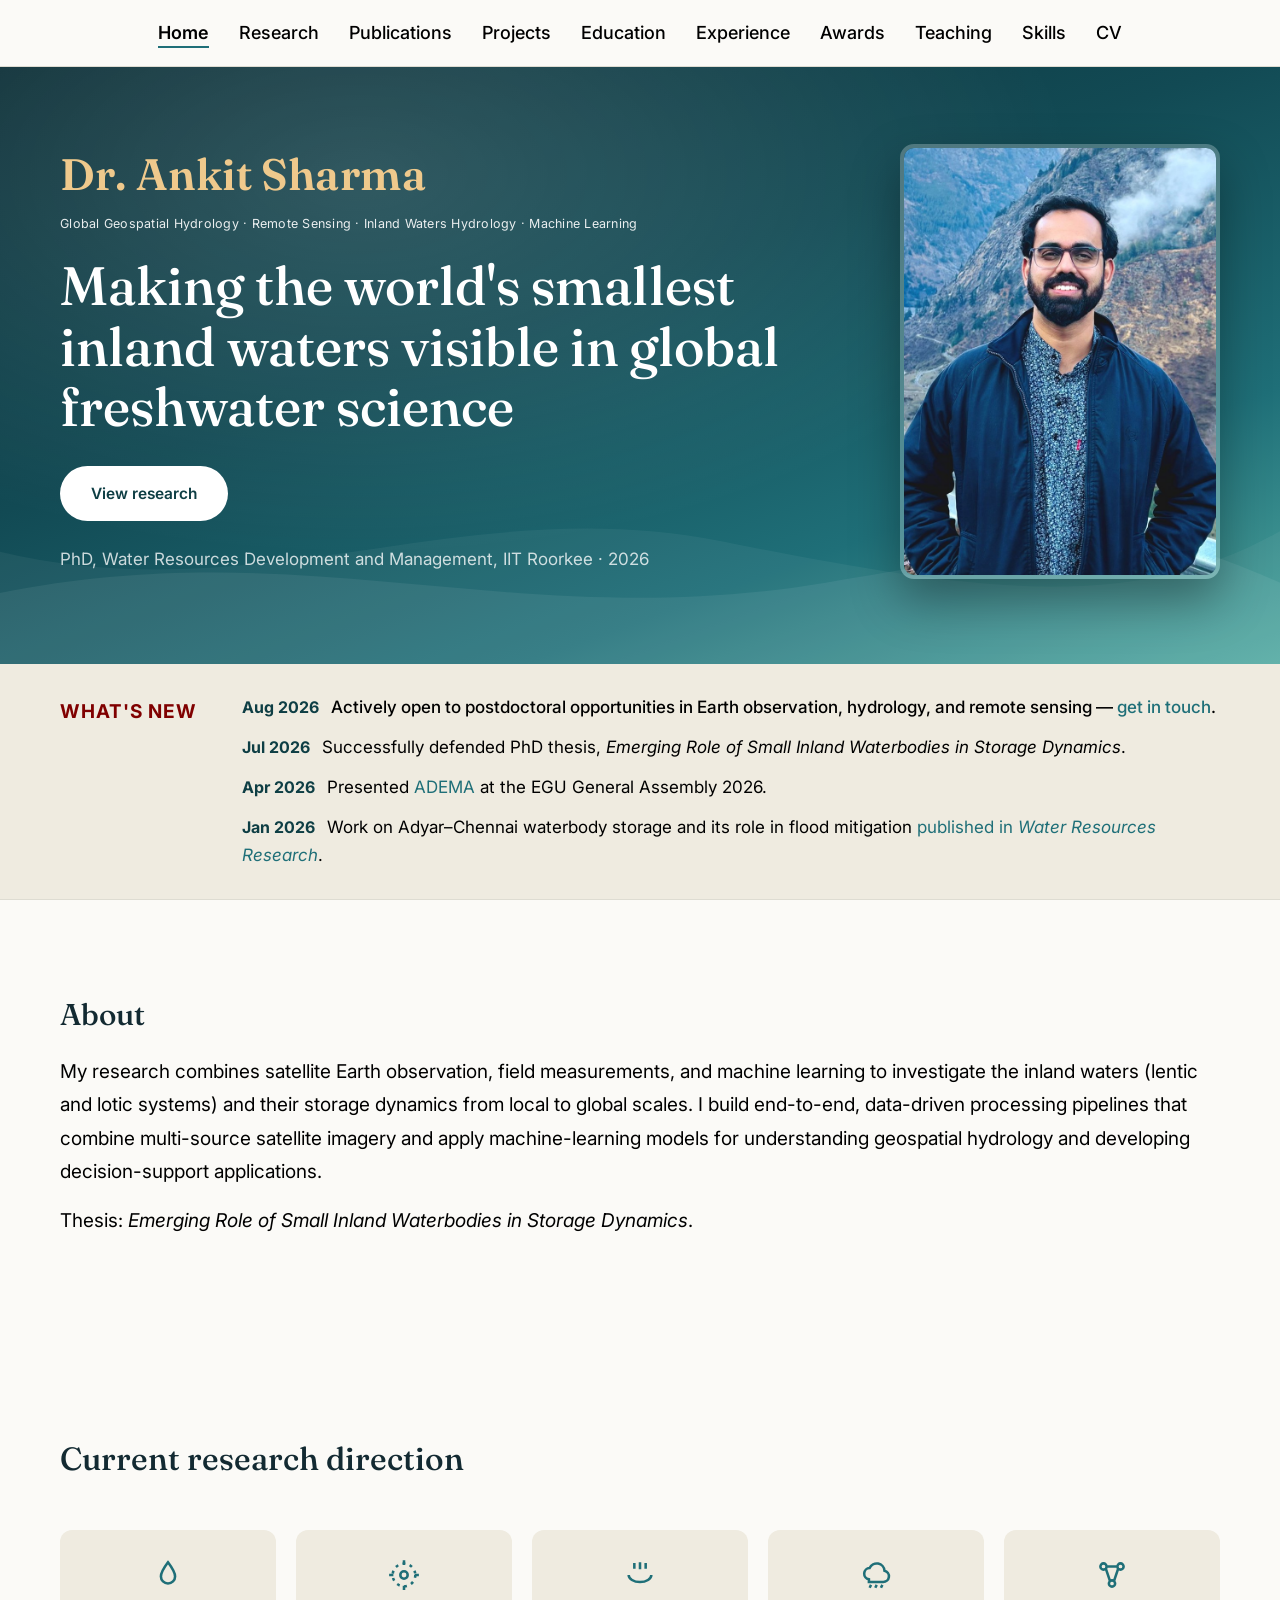
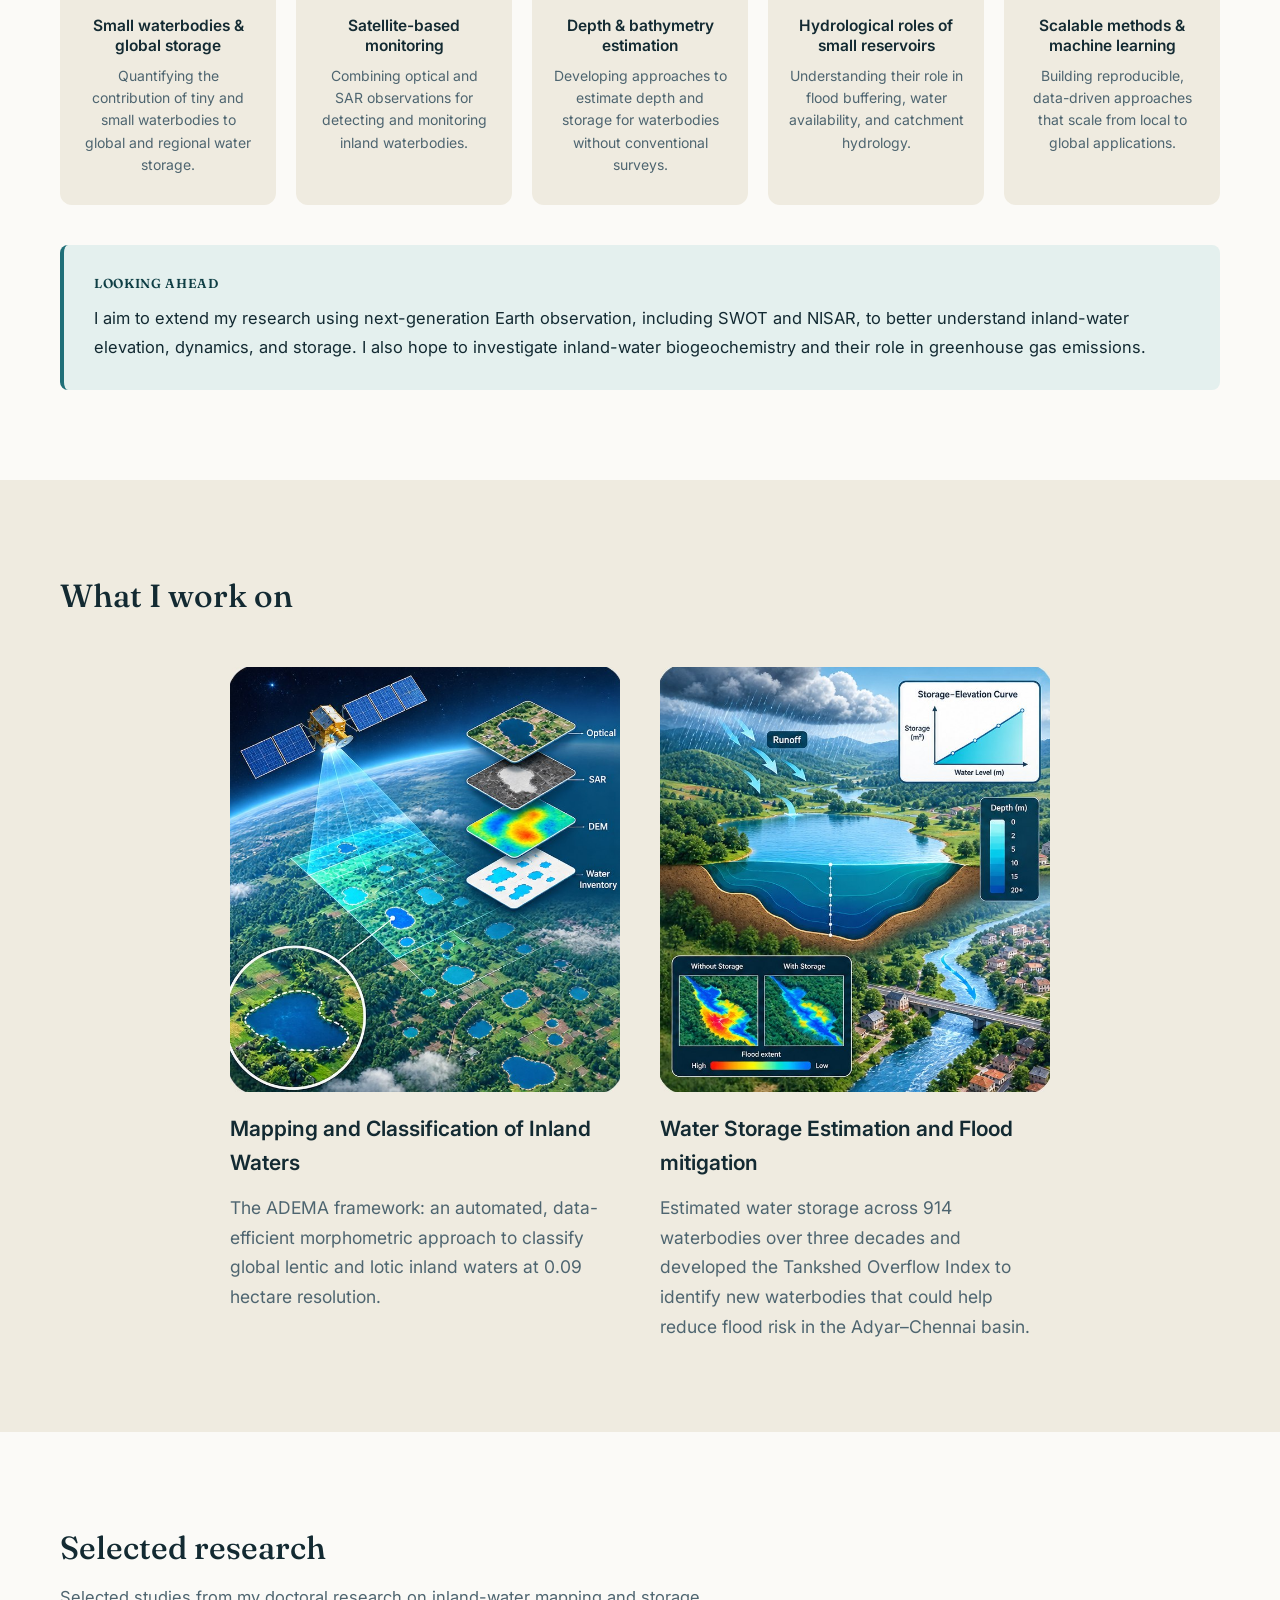
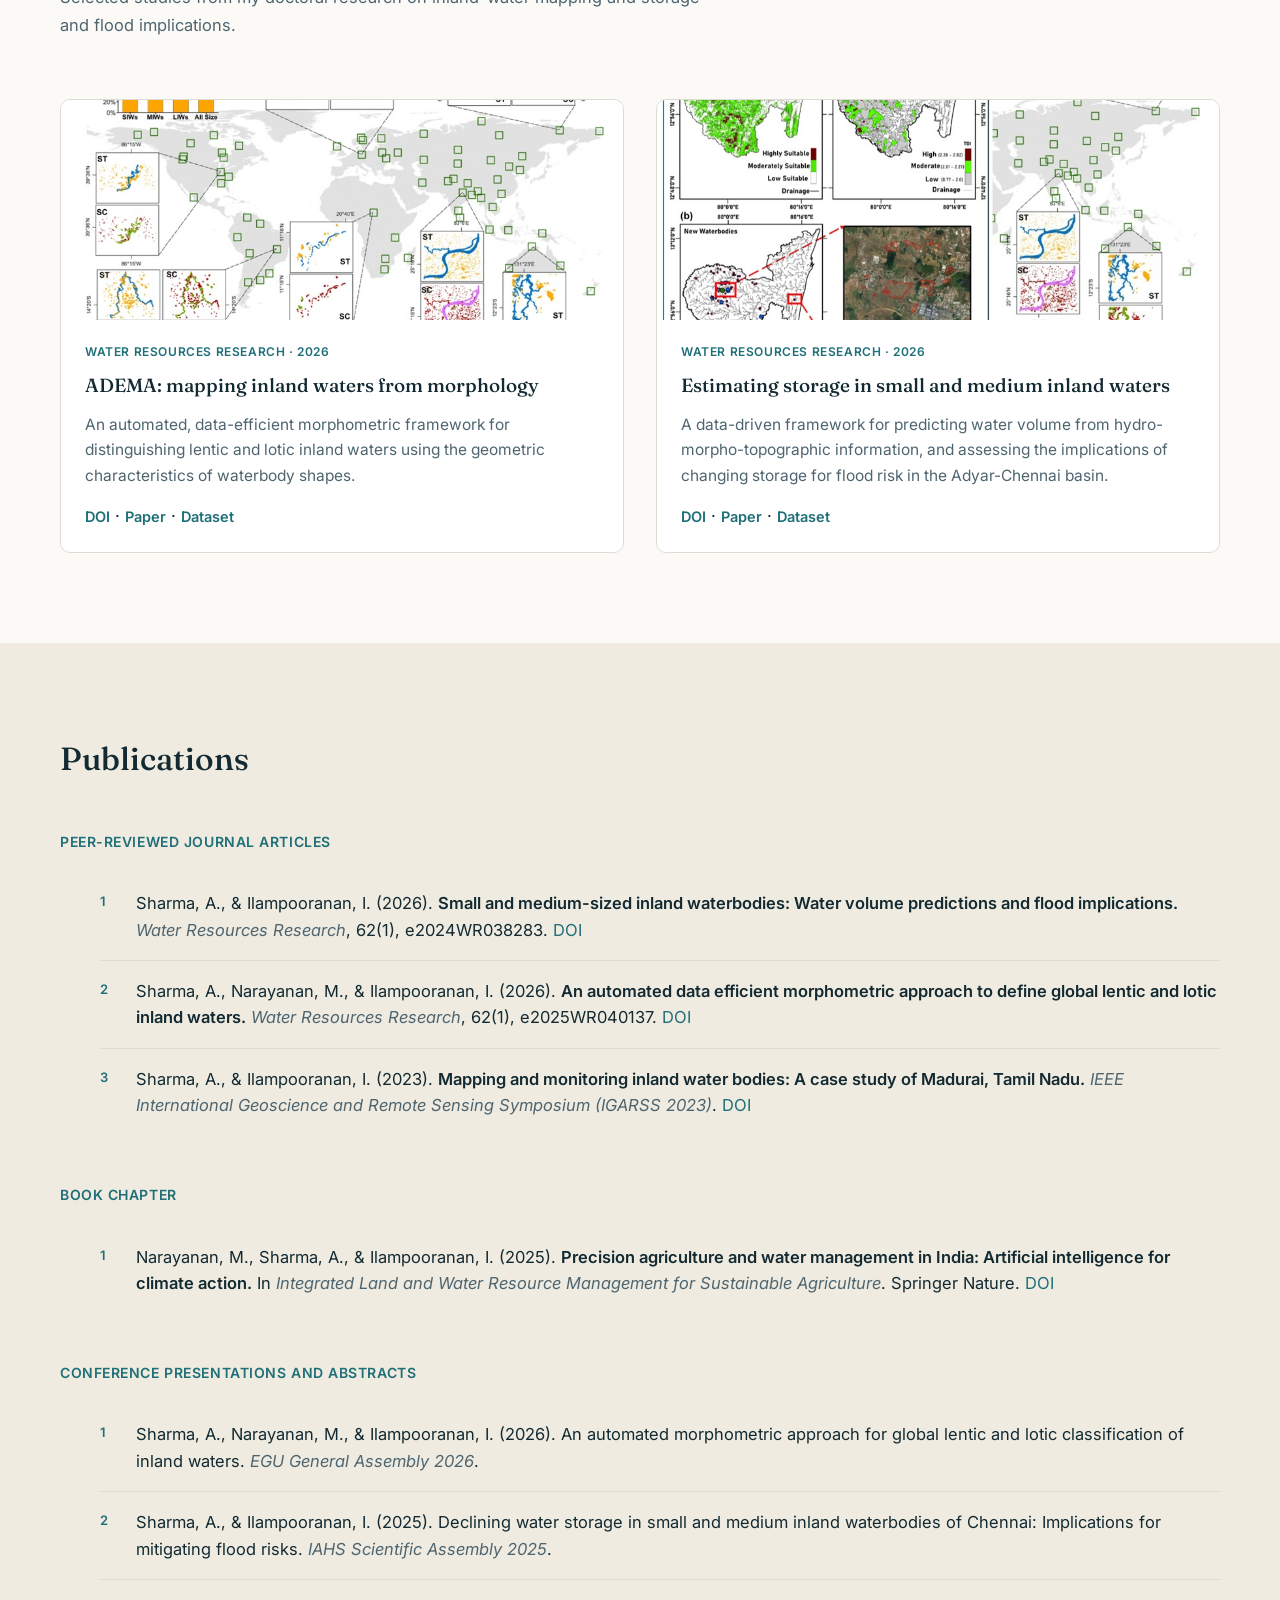
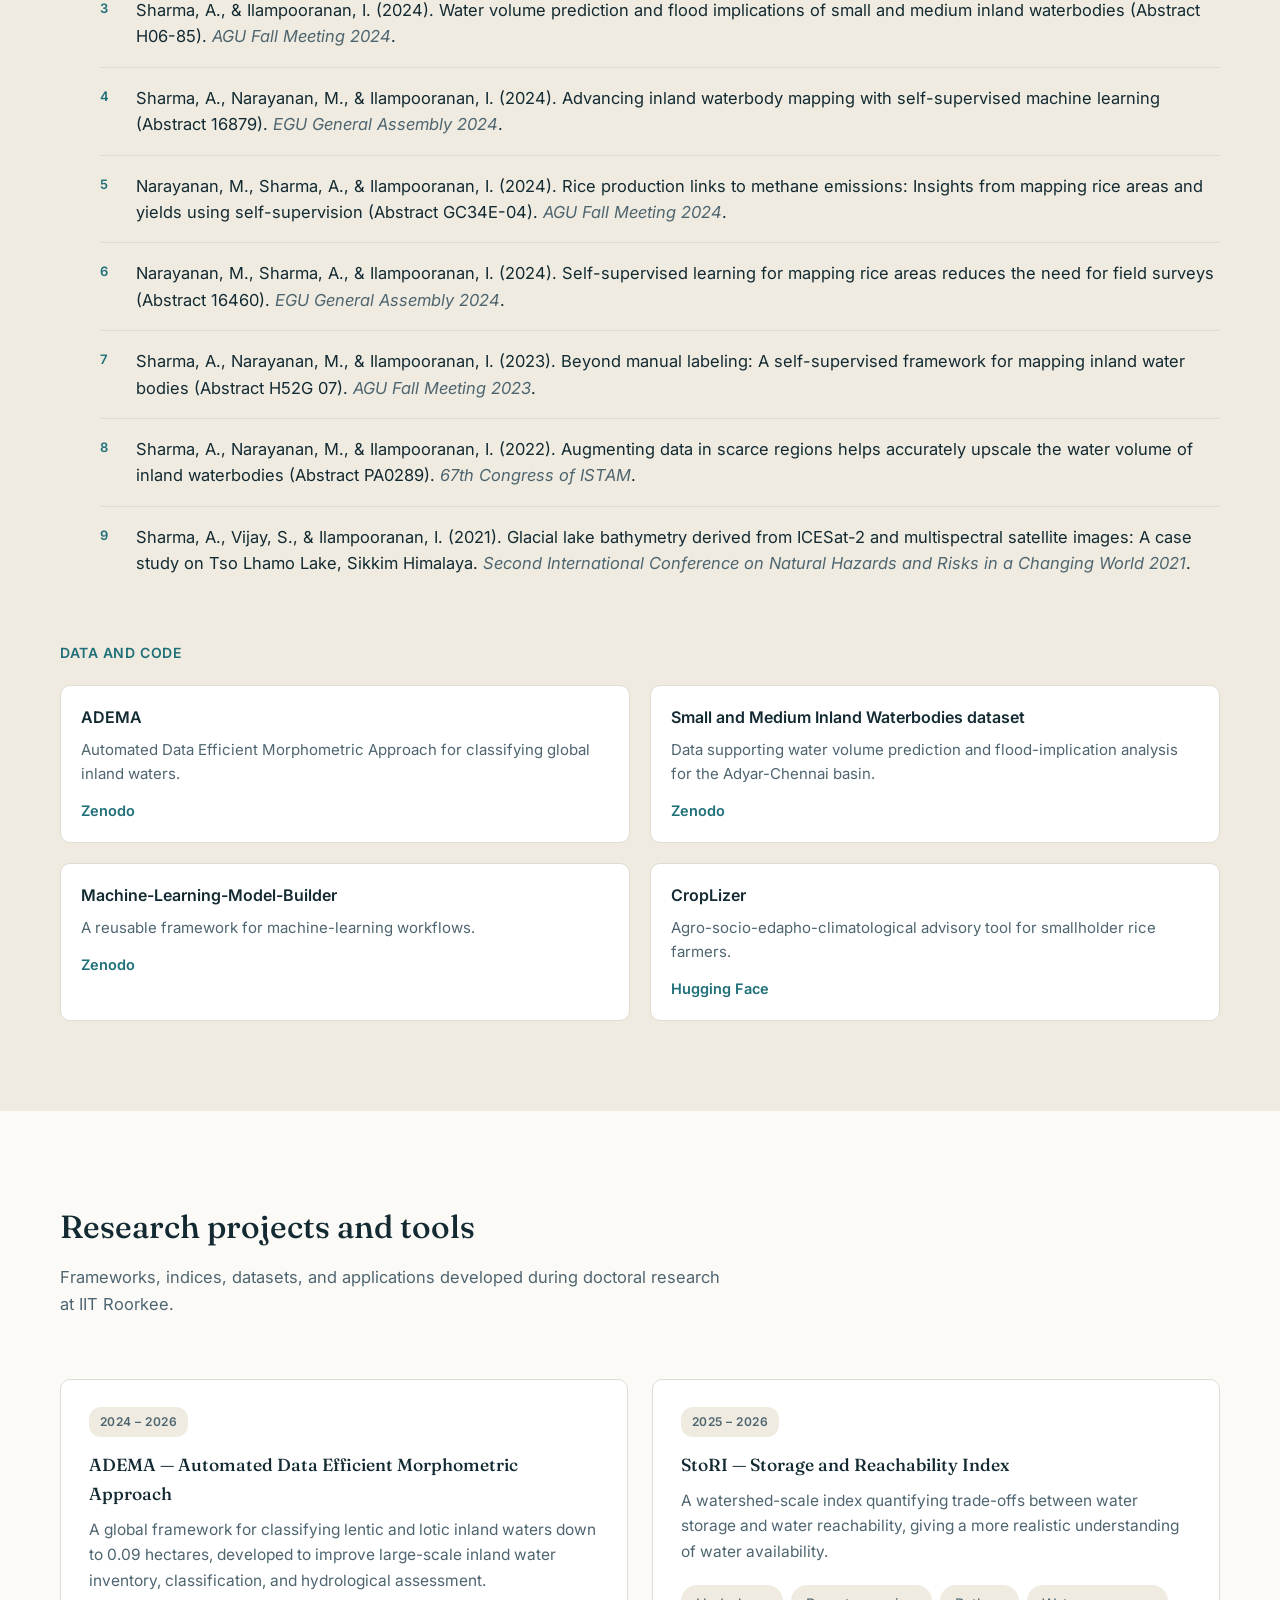
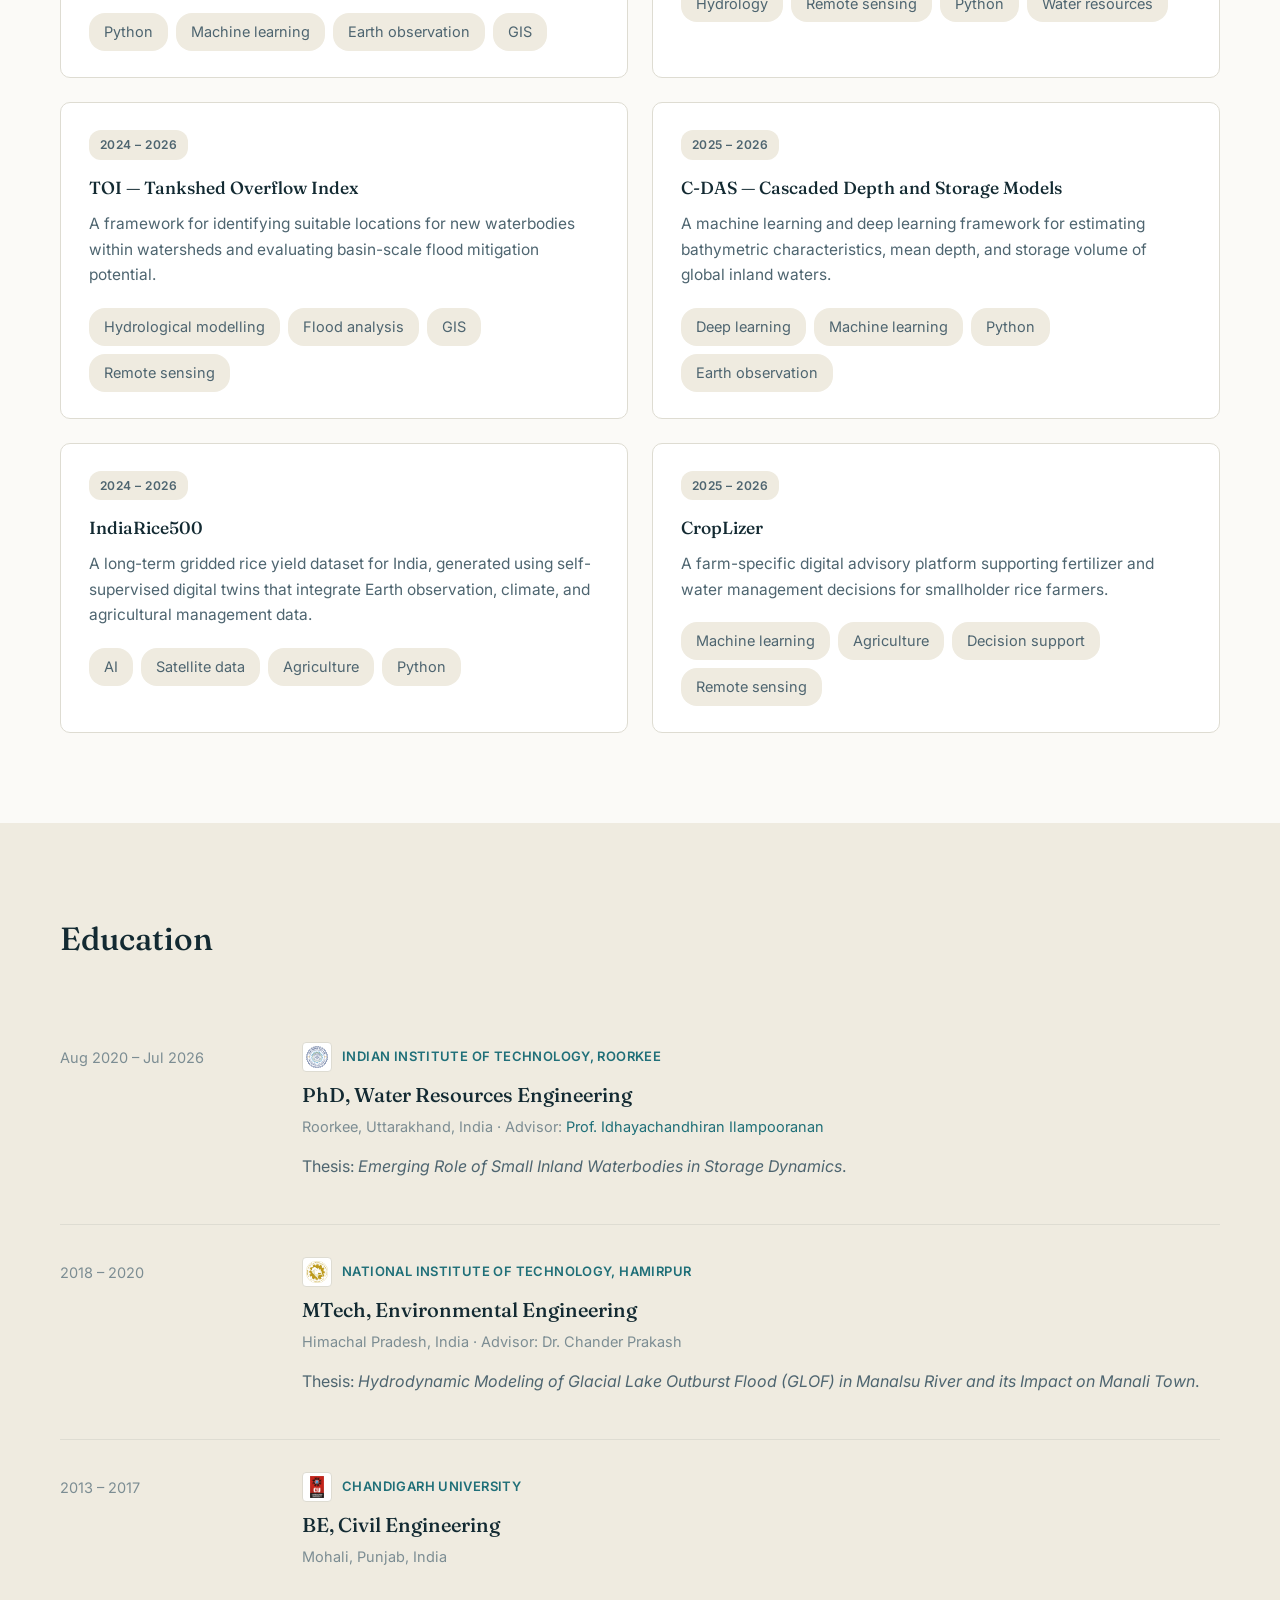
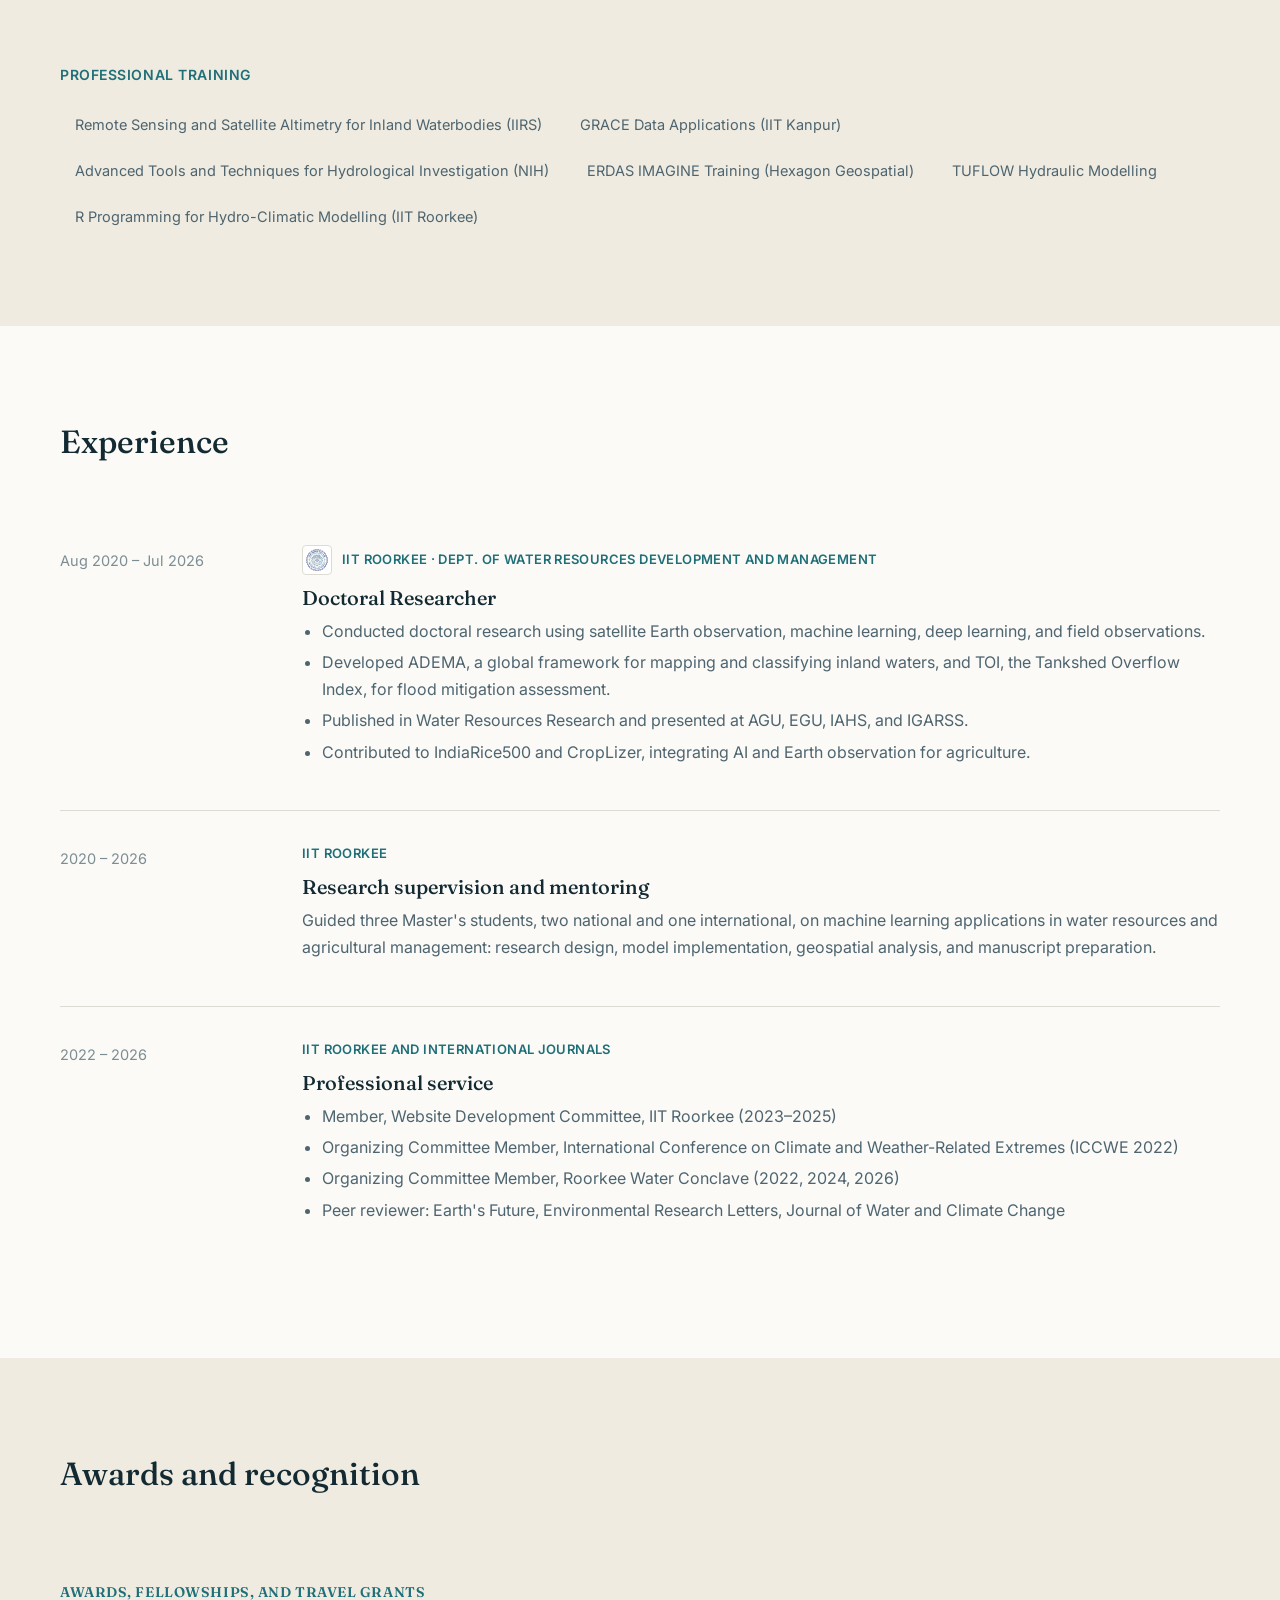
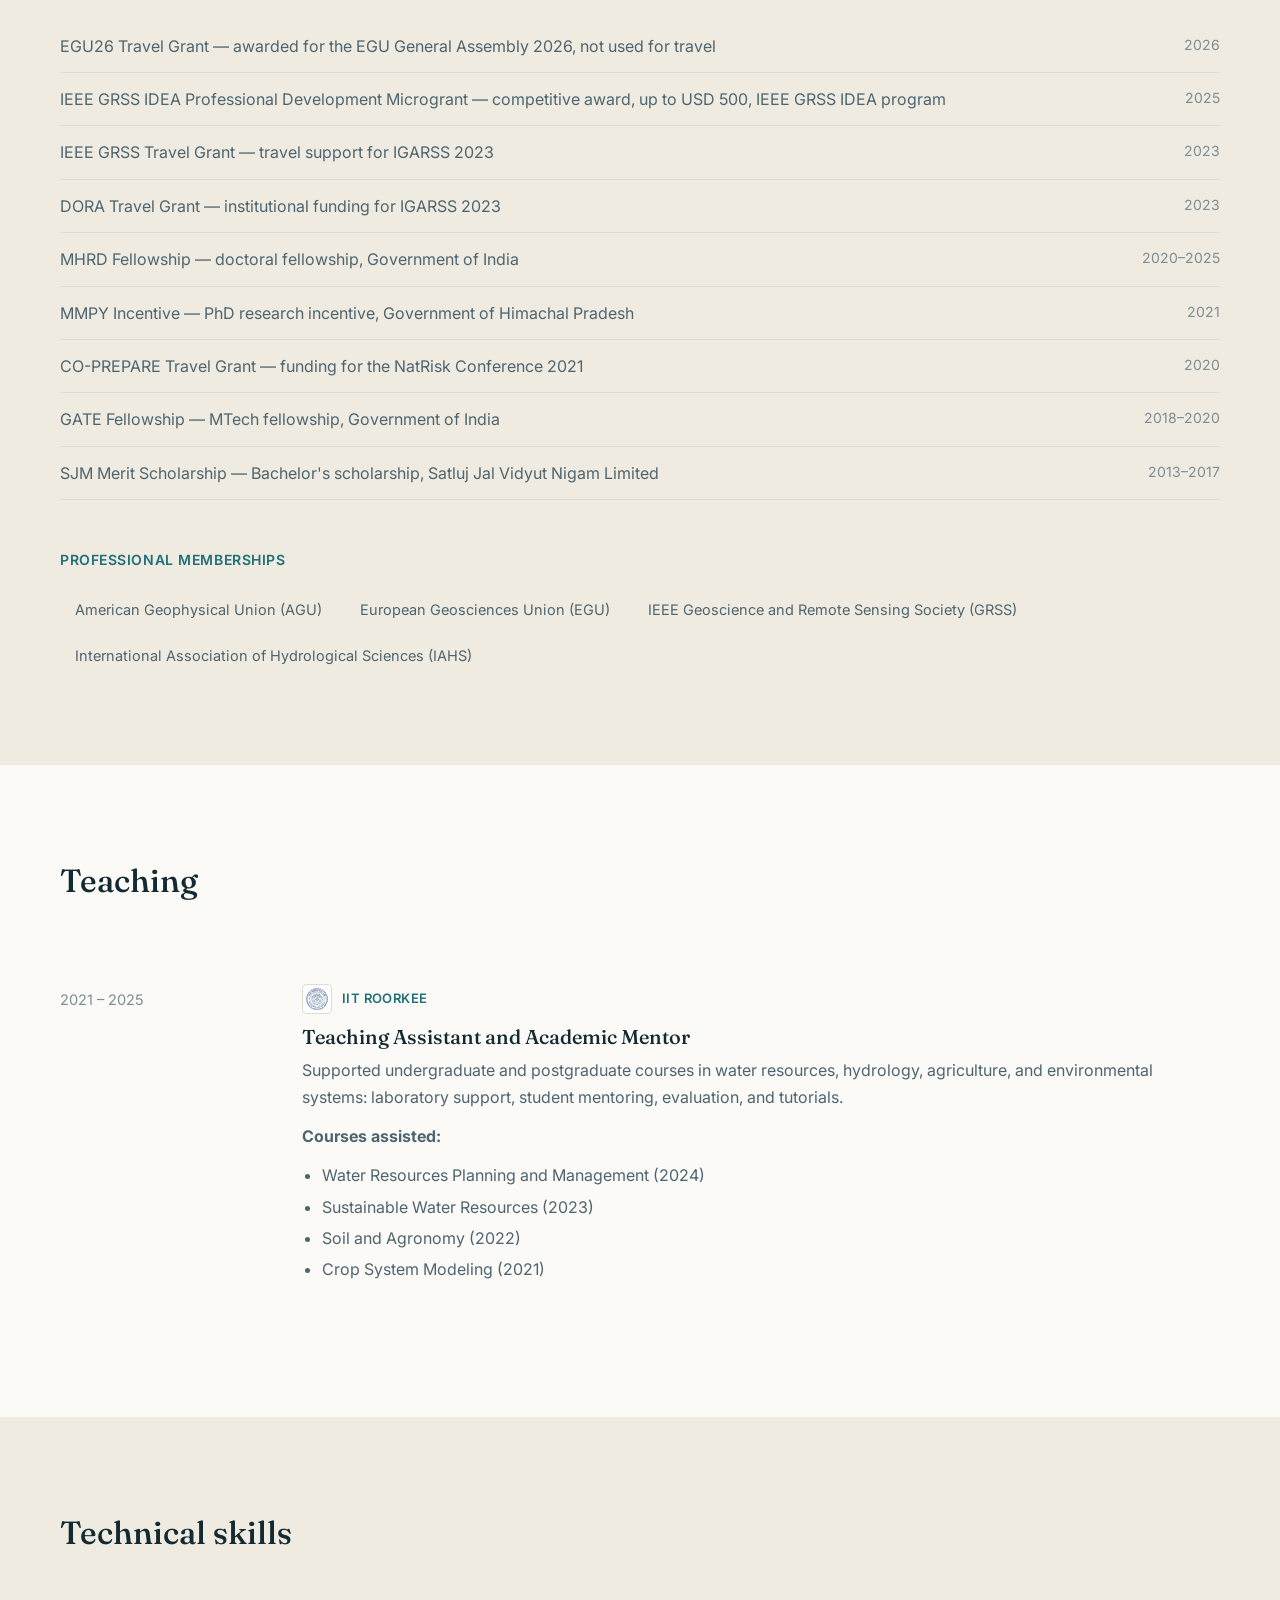
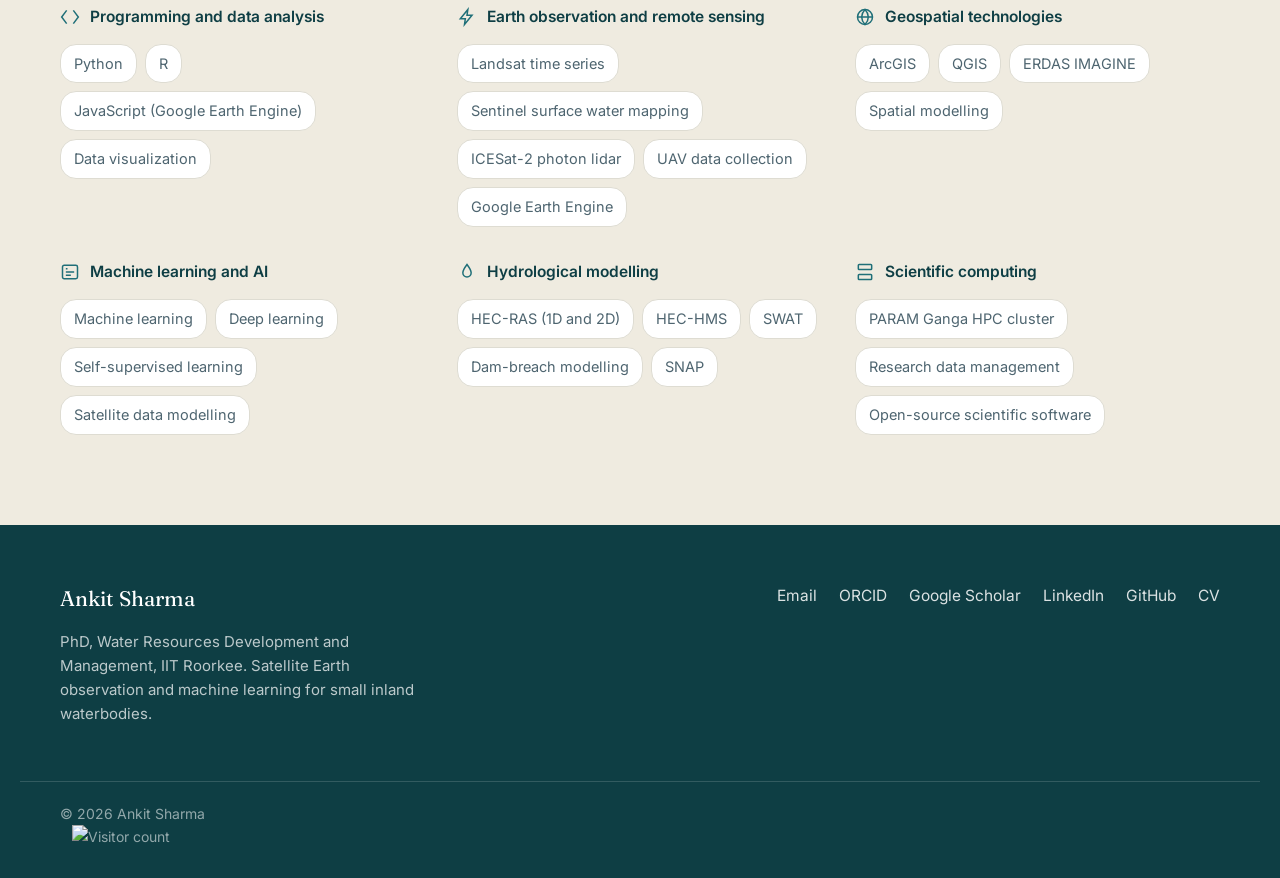
==== index.html @ 58eed152 "Add the two research-card illustrations Crop both supplied illustrations to their opaque bounding bo" ====
<!doctype html>
<html lang="en">
<head>
<meta charset="utf-8" />
<meta name="viewport" content="width=device-width, initial-scale=1" />
<title>Ankit Sharma | Water Resources Researcher</title>
<meta name="description" content="Ankit Sharma — PhD, Water Resources Development and Management, IIT Roorkee. Satellite Earth observation and machine learning for small inland waterbodies." />
<meta property="og:type" content="profile" />
<meta property="og:title" content="Ankit Sharma | Water Resources Researcher" />
<meta property="og:description" content="PhD, Water Resources Development and Management, IIT Roorkee. Satellite Earth observation and machine learning for small inland waterbodies." />
<meta property="og:url" content="https://ankitsharma02.netlify.app/" />
<meta property="og:image" content="https://ankitsharma02.netlify.app/assets/img/portrait.jpg" />
<meta name="twitter:card" content="summary_large_image" />
<meta name="twitter:title" content="Ankit Sharma | Water Resources Researcher" />
<meta name="twitter:description" content="PhD, Water Resources Development and Management, IIT Roorkee. Satellite Earth observation and machine learning for small inland waterbodies." />
<meta name="twitter:image" content="https://ankitsharma02.netlify.app/assets/img/portrait.jpg" />
<link rel="icon" type="image/x-icon" href="favicon_io/favicon.ico" />
<link rel="preconnect" href="https://fonts.googleapis.com">
<link href="https://fonts.googleapis.com/css2?family=Fraunces:opsz,wght@9..144,400;9..144,500;9..144,600&family=Inter:wght@400;500;600&display=swap" rel="stylesheet">
<link rel="stylesheet" href="assets/css/style.css" />
</head>
<body>

<nav class="site-nav">
  <div class="nav-inner">
    <ul class="nav-tabs">
      <li><a href="#home">Home</a></li>
      <li><a href="#research">Research</a></li>
      <li><a href="#publications">Publications</a></li>
      <li><a href="#projects">Projects</a></li>
      <li><a href="#education">Education</a></li>
      <li><a href="#experience">Experience</a></li>
      <li><a href="#awards">Awards</a></li>
      <li><a href="#teaching">Teaching</a></li>
      <li><a href="#skills">Skills</a></li>
      <li><a href="assets/docs/CV_AnkitSharma.pdf" target="_blank">CV</a></li>
    </ul>
    <button class="nav-toggle" aria-label="Toggle navigation">&#9776;</button>
  </div>
</nav>

<div class="landing">

<header class="hero" id="home">
  <div class="hero-bg">
    <svg viewBox="0 0 1240 300" preserveAspectRatio="none">
      <path d="M0,180 C 250,240 450,120 700,170 S 1100,240 1240,160 L1240,300 L0,300 Z" fill="rgba(255,255,255,.10)"/>
      <path d="M0,220 C 300,160 500,260 800,210 S 1100,150 1240,210 L1240,300 L0,300 Z" fill="rgba(255,255,255,.14)"/>
    </svg>
  </div>
  <div class="hero-inner">
    <div class="hero-text">
      <div class="hero-name">Dr. Ankit Sharma</div>
      <div class="hero-eyebrow">Global Geospatial Hydrology &middot; Remote Sensing &middot; Inland Waters Hydrology &middot; Machine Learning</div>
      <h1>Making the world's smallest inland waters visible in global freshwater science</h1>
      <div class="hero-actions">
        <a class="btn btn-white" href="#research">View research</a>
      </div>
      <div class="hero-credential">PhD, Water Resources Development and Management, IIT Roorkee &middot; 2026</div>
    </div>
    <div class="hero-profile">
      <div class="hero-photo-frame">
        <img src="assets/img/portrait.jpg" alt="Dr. Ankit Sharma" width="750" height="1000" />
      </div>
    </div>
  </div>
</header>

<section class="news-strip bg-sand">
  <div class="news-inner">
    <div class="news-label">What's new</div>
    <ul class="news-list">
      <li><span class="news-date">Aug 2026</span>Actively open to postdoctoral opportunities in Earth observation, hydrology, and remote sensing &mdash; <a href="mailto:a_sharma@wr.iitr.ac.in">get in touch</a>.</li>
      <li><span class="news-date">Jul 2026</span>Successfully defended PhD thesis, <i>Emerging Role of Small Inland Waterbodies in Storage Dynamics</i>.</li>
      <li><span class="news-date">Apr 2026</span>Presented <a href="https://doi.org/10.1029/2025WR040137" target="_blank">ADEMA</a> at the EGU General Assembly 2026.</li>
      <li><span class="news-date">Jan 2026</span>Work on Adyar&ndash;Chennai waterbody storage and its role in flood mitigation <a href="https://doi.org/10.1029/2024WR038283" target="_blank">published in <i>Water Resources Research</i></a>.</li>
    </ul>
  </div>
</section>

</div>

<section class="section-pad bg-paper">
  <div class="about">
    <div class="about-body">
      <h2 style="font-size:30px;margin-bottom:16px;">About</h2>
      <p>
        My research combines satellite Earth observation, field measurements, and machine
        learning to investigate the inland waters (lentic and lotic systems) and their
        storage dynamics from local to global scales. I build end-to-end, data-driven processing
        pipelines that combine multi-source satellite imagery and apply machine-learning
        models for understanding geospatial hydrology and developing decision-support
        applications.
      </p>
      <p>
        Thesis: <i>Emerging Role of Small Inland Waterbodies in Storage Dynamics</i>.
      </p>
    </div>
  </div>
</section>

<section class="section-pad bg-paper">
  <div class="section-head">
    <h3>Current research direction</h3>
  </div>
  <div class="direction-grid">
    <div class="direction-card">
      <svg class="direction-icon" viewBox="0 0 24 24" fill="none" stroke="currentColor" stroke-width="1.8"><path d="M12 3c3 4 5 7 5 10a5 5 0 0 1-10 0c0-3 2-6 5-10z"/></svg>
      <h4>Small waterbodies &amp; global storage</h4>
      <p>Quantifying the contribution of tiny and small waterbodies to global and regional water storage.</p>
    </div>
    <div class="direction-card">
      <svg class="direction-icon" viewBox="0 0 24 24" fill="none" stroke="currentColor" stroke-width="1.8"><circle cx="12" cy="12" r="2.6"/><circle cx="12" cy="12" r="8" stroke-dasharray="2 3.2"/><path d="M12 1.5v3M12 19.5v3M1.5 12h3M19.5 12h3"/></svg>
      <h4>Satellite-based monitoring</h4>
      <p>Combining optical and SAR observations for detecting and monitoring inland waterbodies.</p>
    </div>
    <div class="direction-card">
      <svg class="direction-icon" viewBox="0 0 24 24" fill="none" stroke="currentColor" stroke-width="1.8"><path d="M4 12a8 5 0 0 0 16 0"/><path d="M8 3.5v4M12 3v5M16 3.5v4"/></svg>
      <h4>Depth &amp; bathymetry estimation</h4>
      <p>Developing approaches to estimate depth and storage for waterbodies without conventional surveys.</p>
    </div>
    <div class="direction-card">
      <svg class="direction-icon" viewBox="0 0 24 24" fill="none" stroke="currentColor" stroke-width="1.8"><path d="M7 15a4 4 0 0 1 .5-7.94A5.5 5.5 0 0 1 18 9a4 4 0 0 1-1 7.9H7z"/><path d="M8.5 19L7.5 21M12.5 19l-1 2M16.5 19l-1 2"/></svg>
      <h4>Hydrological roles of small reservoirs</h4>
      <p>Understanding their role in flood buffering, water availability, and catchment hydrology.</p>
    </div>
    <div class="direction-card">
      <svg class="direction-icon" viewBox="0 0 24 24" fill="none" stroke="currentColor" stroke-width="1.8"><circle cx="6" cy="6" r="2.2"/><circle cx="18" cy="6" r="2.2"/><circle cx="12" cy="18" r="2.2"/><path d="M7.7 7.7L10.5 16M16.3 7.7L13.5 16M8.6 6h6.8"/></svg>
      <h4>Scalable methods &amp; machine learning</h4>
      <p>Building reproducible, data-driven approaches that scale from local to global applications.</p>
    </div>
  </div>
  <div class="looking-ahead">
    <div class="looking-ahead-box">
      <h4>Looking ahead</h4>
      <p>I aim to extend my research using next-generation Earth observation, including SWOT and NISAR, to better understand inland-water elevation, dynamics, and storage. I also hope to investigate inland-water biogeochemistry and their role in greenhouse gas emissions.</p>
    </div>
  </div>
</section>

<section class="section-pad bg-sand" id="research">
  <div class="section-head">
    <h3>What I work on</h3>
  </div>
  <div class="cards cols-2">
    <div class="card">
      <div class="card-img-frame">
        <img src="assets/img/mapping-inland-waters.jpg" alt="Satellite optical, SAR, DEM, and water-inventory layers stacked over a landscape of small waterbodies" loading="lazy" />
      </div>
      <h4>Mapping and Classification of Inland Waters</h4>
      <p>The ADEMA framework: an automated, data-efficient morphometric approach to classify global lentic and lotic inland waters at 0.09 hectare resolution.</p>
    </div>
    <div class="card">
      <div class="card-img-frame">
        <img src="assets/img/storage-flood-mitigation.jpg" alt="Diagram of runoff into a waterbody with a storage-elevation curve, depth legend, and before/after flood-extent comparison" loading="lazy" />
      </div>
      <h4>Water Storage Estimation and Flood mitigation</h4>
      <p>Estimated water storage across 914 waterbodies over three decades and developed the Tankshed Overflow Index to identify new waterbodies that could help reduce flood risk in the Adyar&ndash;Chennai basin.</p>
    </div>
  </div>
</section>

<section class="section-pad bg-paper">
  <div class="section-head">
    <h3>Selected research</h3>
    <p>Selected studies from my doctoral research on inland-water mapping and storage and flood implications.</p>
  </div>
  <div class="research-grid">
    <div class="research-card">
      <img src="assets/img/adema.jpg" alt="ADEMA global waterbody sampling map" />
      <div class="research-card-body">
        <span class="status">Water Resources Research &middot; 2026</span>
        <h4>ADEMA: mapping inland waters from morphology</h4>
        <p>An automated, data-efficient morphometric framework for distinguishing lentic and lotic inland waters using the geometric characteristics of waterbody shapes.</p>
        <a href="https://doi.org/10.1029/2025WR040137" target="_blank">DOI</a> &middot;
        <a href="https://www.researchgate.net/publication/399994469_An_Automated_Data_Efficient_Morphometric_Approach_to_Define_Global_Lentic_and_Lotic_Inland_Waters" target="_blank">Paper</a> &middot;
        <a href="https://doi.org/10.5281/zenodo.18277872" target="_blank">Dataset</a>
      </div>
    </div>
    <div class="research-card">
      <img src="assets/img/chennai.jpg" alt="Tankshed Overflow Index map of the Adyar-Chennai basin" />
      <div class="research-card-body">
        <span class="status">Water Resources Research &middot; 2026</span>
        <h4>Estimating storage in small and medium inland waters</h4>
        <p>A data-driven framework for predicting water volume from hydro-morpho-topographic information, and assessing the implications of changing storage for flood risk in the Adyar-Chennai basin.</p>
        <a href="https://doi.org/10.1029/2024WR038283" target="_blank">DOI</a> &middot;
        <a href="https://www.researchgate.net/publication/400027296_Small_and_Medium-Sized_Inland_Waterbodies_Water_Volume_Predictions_and_Flood_Implications" target="_blank">Paper</a> &middot;
        <a href="https://doi.org/10.5281/zenodo.18218644" target="_blank">Dataset</a>
      </div>
    </div>
  </div>
</section>

<section class="section-pad bg-sand" id="publications">
  <div class="section-head">
    <h3>Publications</h3>
  </div>

  <div class="pub-group">
    <h4>Peer-reviewed journal articles</h4>
    <ol class="pub-list">
      <li>Sharma, A., &amp; Ilampooranan, I. (2026). <b>Small and medium-sized inland waterbodies: Water volume predictions and flood implications.</b> <i>Water Resources Research</i>, 62(1), e2024WR038283. <a href="https://doi.org/10.1029/2024WR038283" target="_blank">DOI</a></li>
      <li>Sharma, A., Narayanan, M., &amp; Ilampooranan, I. (2026). <b>An automated data efficient morphometric approach to define global lentic and lotic inland waters.</b> <i>Water Resources Research</i>, 62(1), e2025WR040137. <a href="https://doi.org/10.1029/2025WR040137" target="_blank">DOI</a></li>
      <li>Sharma, A., &amp; Ilampooranan, I. (2023). <b>Mapping and monitoring inland water bodies: A case study of Madurai, Tamil Nadu.</b> <i>IEEE International Geoscience and Remote Sensing Symposium (IGARSS 2023)</i>. <a href="https://doi.org/10.1109/IGARSS52108.2023.10283063" target="_blank">DOI</a></li>
    </ol>
  </div>

  <div class="pub-group">
    <h4>Book chapter</h4>
    <ol class="pub-list">
      <li>Narayanan, M., Sharma, A., &amp; Ilampooranan, I. (2025). <b>Precision agriculture and water management in India: Artificial intelligence for climate action.</b> In <i>Integrated Land and Water Resource Management for Sustainable Agriculture</i>. Springer Nature. <a href="https://doi.org/10.1007/978-981-97-9796-7_2" target="_blank">DOI</a></li>
    </ol>
  </div>

  <div class="pub-group">
    <h4>Conference presentations and abstracts</h4>
    <ol class="pub-list">
      <li>Sharma, A., Narayanan, M., &amp; Ilampooranan, I. (2026). An automated morphometric approach for global lentic and lotic classification of inland waters. <i>EGU General Assembly 2026</i>.</li>
      <li>Sharma, A., &amp; Ilampooranan, I. (2025). Declining water storage in small and medium inland waterbodies of Chennai: Implications for mitigating flood risks. <i>IAHS Scientific Assembly 2025</i>.</li>
      <li>Sharma, A., &amp; Ilampooranan, I. (2024). Water volume prediction and flood implications of small and medium inland waterbodies (Abstract H06-85). <i>AGU Fall Meeting 2024</i>.</li>
      <li>Sharma, A., Narayanan, M., &amp; Ilampooranan, I. (2024). Advancing inland waterbody mapping with self-supervised machine learning (Abstract 16879). <i>EGU General Assembly 2024</i>.</li>
      <li>Narayanan, M., Sharma, A., &amp; Ilampooranan, I. (2024). Rice production links to methane emissions: Insights from mapping rice areas and yields using self-supervision (Abstract GC34E-04). <i>AGU Fall Meeting 2024</i>.</li>
      <li>Narayanan, M., Sharma, A., &amp; Ilampooranan, I. (2024). Self-supervised learning for mapping rice areas reduces the need for field surveys (Abstract 16460). <i>EGU General Assembly 2024</i>.</li>
      <li>Sharma, A., Narayanan, M., &amp; Ilampooranan, I. (2023). Beyond manual labeling: A self-supervised framework for mapping inland water bodies (Abstract H52G 07). <i>AGU Fall Meeting 2023</i>.</li>
      <li>Sharma, A., Narayanan, M., &amp; Ilampooranan, I. (2022). Augmenting data in scarce regions helps accurately upscale the water volume of inland waterbodies (Abstract PA0289). <i>67th Congress of ISTAM</i>.</li>
      <li>Sharma, A., Vijay, S., &amp; Ilampooranan, I. (2021). Glacial lake bathymetry derived from ICESat-2 and multispectral satellite images: A case study on Tso Lhamo Lake, Sikkim Himalaya. <i>Second International Conference on Natural Hazards and Risks in a Changing World 2021</i>.</li>
    </ol>
  </div>

  <div class="pub-group">
    <h4>Data and code</h4>
    <div class="data-grid">
      <div class="data-item">
        <h5>ADEMA</h5>
        <p>Automated Data Efficient Morphometric Approach for classifying global inland waters.</p>
        <a href="https://doi.org/10.5281/zenodo.18277872" target="_blank">Zenodo</a>
      </div>
      <div class="data-item">
        <h5>Small and Medium Inland Waterbodies dataset</h5>
        <p>Data supporting water volume prediction and flood-implication analysis for the Adyar-Chennai basin.</p>
        <a href="https://doi.org/10.5281/zenodo.18218644" target="_blank">Zenodo</a>
      </div>
      <div class="data-item">
        <h5>Machine-Learning-Model-Builder</h5>
        <p>A reusable framework for machine-learning workflows.</p>
        <a href="https://doi.org/10.5281/zenodo.14907004" target="_blank">Zenodo</a>
      </div>
      <div class="data-item">
        <h5>CropLizer</h5>
        <p>Agro-socio-edapho-climatological advisory tool for smallholder rice farmers.</p>
        <a href="https://mukundn1997-croplizer.hf.space/" target="_blank">Hugging Face</a>
      </div>
    </div>
  </div>
</section>

<section class="section-pad bg-paper" id="projects">
  <div class="section-head">
    <h3>Research projects and tools</h3>
    <p>Frameworks, indices, datasets, and applications developed during doctoral research at IIT Roorkee.</p>
  </div>
  <div class="award-grid">
    <div class="award-card">
      <span class="award-status progress">2024 &ndash; 2026</span>
      <h4>ADEMA &mdash; Automated Data Efficient Morphometric Approach</h4>
      <p>A global framework for classifying lentic and lotic inland waters down to 0.09 hectares, developed to improve large-scale inland water inventory, classification, and hydrological assessment.</p>
      <div class="pub-tags">
        <span>Python</span><span>Machine learning</span><span>Earth observation</span><span>GIS</span>
      </div>
    </div>
    <div class="award-card">
      <span class="award-status progress">2025 &ndash; 2026</span>
      <h4>StoRI &mdash; Storage and Reachability Index</h4>
      <p>A watershed-scale index quantifying trade-offs between water storage and water reachability, giving a more realistic understanding of water availability.</p>
      <div class="pub-tags">
        <span>Hydrology</span><span>Remote sensing</span><span>Python</span><span>Water resources</span>
      </div>
    </div>
    <div class="award-card">
      <span class="award-status progress">2024 &ndash; 2026</span>
      <h4>TOI &mdash; Tankshed Overflow Index</h4>
      <p>A framework for identifying suitable locations for new waterbodies within watersheds and evaluating basin-scale flood mitigation potential.</p>
      <div class="pub-tags">
        <span>Hydrological modelling</span><span>Flood analysis</span><span>GIS</span><span>Remote sensing</span>
      </div>
    </div>
    <div class="award-card">
      <span class="award-status progress">2025 &ndash; 2026</span>
      <h4>C-DAS &mdash; Cascaded Depth and Storage Models</h4>
      <p>A machine learning and deep learning framework for estimating bathymetric characteristics, mean depth, and storage volume of global inland waters.</p>
      <div class="pub-tags">
        <span>Deep learning</span><span>Machine learning</span><span>Python</span><span>Earth observation</span>
      </div>
    </div>
    <div class="award-card">
      <span class="award-status progress">2024 &ndash; 2026</span>
      <h4>IndiaRice500</h4>
      <p>A long-term gridded rice yield dataset for India, generated using self-supervised digital twins that integrate Earth observation, climate, and agricultural management data.</p>
      <div class="pub-tags">
        <span>AI</span><span>Satellite data</span><span>Agriculture</span><span>Python</span>
      </div>
    </div>
    <div class="award-card">
      <span class="award-status progress">2025 &ndash; 2026</span>
      <h4>CropLizer</h4>
      <p>A farm-specific digital advisory platform supporting fertilizer and water management decisions for smallholder rice farmers.</p>
      <div class="pub-tags">
        <span>Machine learning</span><span>Agriculture</span><span>Decision support</span><span>Remote sensing</span>
      </div>
    </div>
  </div>
</section>

<section class="section-pad bg-sand" id="education">
  <div class="section-head">
    <h3>Education</h3>
  </div>
  <div class="timeline">
    <div class="tl-item">
      <div class="tl-period">Aug 2020 &ndash; Jul 2026</div>
      <div>
        <div class="tl-org"><img class="tl-logo" src="assets/img/education/iit_roorkee.svg" alt="" />Indian Institute of Technology, Roorkee</div>
        <h4>PhD, Water Resources Engineering</h4>
        <div class="tl-place">Roorkee, Uttarakhand, India &middot; Advisor: <a href="https://iitr.ac.in/Departments/Water%20Resources%20Development%20and%20Management%20Department/People/Faculty/Idhaya%20Chandhiran%20.I.html" target="_blank">Prof. Idhayachandhiran Ilampooranan</a></div>
        <p>Thesis: <i>Emerging Role of Small Inland Waterbodies in Storage Dynamics</i>.</p>
      </div>
    </div>
    <div class="tl-item">
      <div class="tl-period">2018 &ndash; 2020</div>
      <div>
        <div class="tl-org"><img class="tl-logo" src="assets/img/education/National_Institute_of_Technology,_Hamirpur_Logo.png" alt="" />National Institute of Technology, Hamirpur</div>
        <h4>MTech, Environmental Engineering</h4>
        <div class="tl-place">Himachal Pradesh, India &middot; Advisor: Dr. Chander Prakash</div>
        <p>Thesis: <i>Hydrodynamic Modeling of Glacial Lake Outburst Flood (GLOF) in Manalsu River and its Impact on Manali Town</i>.</p>
      </div>
    </div>
    <div class="tl-item">
      <div class="tl-period">2013 &ndash; 2017</div>
      <div>
        <div class="tl-org"><img class="tl-logo" src="assets/img/education/Chandigarh_University_Seal.png" alt="" />Chandigarh University</div>
        <h4>BE, Civil Engineering</h4>
        <div class="tl-place">Mohali, Punjab, India</div>
      </div>
    </div>
  </div>

  <div class="pub-group" style="margin-top:48px;">
    <h4>Professional training</h4>
    <div class="pub-tags">
      <span>Remote Sensing and Satellite Altimetry for Inland Waterbodies (IIRS)</span>
      <span>GRACE Data Applications (IIT Kanpur)</span>
      <span>Advanced Tools and Techniques for Hydrological Investigation (NIH)</span>
      <span>ERDAS IMAGINE Training (Hexagon Geospatial)</span>
      <span>TUFLOW Hydraulic Modelling</span>
      <span>R Programming for Hydro-Climatic Modelling (IIT Roorkee)</span>
    </div>
  </div>
</section>

<section class="section-pad bg-paper" id="experience">
  <div class="section-head">
    <h3>Experience</h3>
  </div>
  <div class="timeline">
    <div class="tl-item">
      <div class="tl-period">Aug 2020 &ndash; Jul 2026</div>
      <div>
        <div class="tl-org"><img class="tl-logo" src="assets/img/experience/iit_roorkee.svg" alt="" />IIT Roorkee &middot; Dept. of Water Resources Development and Management</div>
        <h4>Doctoral Researcher</h4>
        <ul>
          <li>Conducted doctoral research using satellite Earth observation, machine learning, deep learning, and field observations.</li>
          <li>Developed ADEMA, a global framework for mapping and classifying inland waters, and TOI, the Tankshed Overflow Index, for flood mitigation assessment.</li>
          <li>Published in Water Resources Research and presented at AGU, EGU, IAHS, and IGARSS.</li>
          <li>Contributed to IndiaRice500 and CropLizer, integrating AI and Earth observation for agriculture.</li>
        </ul>
      </div>
    </div>
    <div class="tl-item">
      <div class="tl-period">2020 &ndash; 2026</div>
      <div>
        <div class="tl-org">IIT Roorkee</div>
        <h4>Research supervision and mentoring</h4>
        <p>Guided three Master's students, two national and one international, on machine learning applications in water resources and agricultural management: research design, model implementation, geospatial analysis, and manuscript preparation.</p>
      </div>
    </div>
    <div class="tl-item">
      <div class="tl-period">2022 &ndash; 2026</div>
      <div>
        <div class="tl-org">IIT Roorkee and international journals</div>
        <h4>Professional service</h4>
        <ul>
          <li>Member, Website Development Committee, IIT Roorkee (2023&ndash;2025)</li>
          <li>Organizing Committee Member, International Conference on Climate and Weather-Related Extremes (ICCWE 2022)</li>
          <li>Organizing Committee Member, Roorkee Water Conclave (2022, 2024, 2026)</li>
          <li>Peer reviewer: Earth's Future, Environmental Research Letters, Journal of Water and Climate Change</li>
        </ul>
      </div>
    </div>
  </div>
</section>

<section class="section-pad bg-sand" id="awards">
  <div class="section-head">
    <h3>Awards and recognition</h3>
  </div>
  <div class="grants-list">
    <h4>Awards, fellowships, and travel grants</h4>
    <ul>
      <li><span>EGU26 Travel Grant &mdash; awarded for the EGU General Assembly 2026, not used for travel</span><span>2026</span></li>
      <li><span>IEEE GRSS IDEA Professional Development Microgrant &mdash; competitive award, up to USD 500, IEEE GRSS IDEA program</span><span>2025</span></li>
      <li><span>IEEE GRSS Travel Grant &mdash; travel support for IGARSS 2023</span><span>2023</span></li>
      <li><span>DORA Travel Grant &mdash; institutional funding for IGARSS 2023</span><span>2023</span></li>
      <li><span>MHRD Fellowship &mdash; doctoral fellowship, Government of India</span><span>2020&ndash;2025</span></li>
      <li><span>MMPY Incentive &mdash; PhD research incentive, Government of Himachal Pradesh</span><span>2021</span></li>
      <li><span>CO-PREPARE Travel Grant &mdash; funding for the NatRisk Conference 2021</span><span>2020</span></li>
      <li><span>GATE Fellowship &mdash; MTech fellowship, Government of India</span><span>2018&ndash;2020</span></li>
      <li><span>SJM Merit Scholarship &mdash; Bachelor's scholarship, Satluj Jal Vidyut Nigam Limited</span><span>2013&ndash;2017</span></li>
    </ul>
  </div>

  <div class="pub-group" style="margin-top:48px;">
    <h4>Professional memberships</h4>
    <div class="pub-tags">
      <span>American Geophysical Union (AGU)</span>
      <span>European Geosciences Union (EGU)</span>
      <span>IEEE Geoscience and Remote Sensing Society (GRSS)</span>
      <span>International Association of Hydrological Sciences (IAHS)</span>
    </div>
  </div>
</section>

<section class="section-pad bg-paper" id="teaching">
  <div class="section-head">
    <h3>Teaching</h3>
  </div>
  <div class="timeline">
    <div class="tl-item">
      <div class="tl-period">2021 &ndash; 2025</div>
      <div>
        <div class="tl-org"><img class="tl-logo" src="assets/img/experience/iit_roorkee.svg" alt="" />IIT Roorkee</div>
        <h4>Teaching Assistant and Academic Mentor</h4>
        <p>Supported undergraduate and postgraduate courses in water resources, hydrology, agriculture, and environmental systems: laboratory support, student mentoring, evaluation, and tutorials.</p>
        <p><b>Courses assisted:</b></p>
        <ul>
          <li>Water Resources Planning and Management (2024)</li>
          <li>Sustainable Water Resources (2023)</li>
          <li>Soil and Agronomy (2022)</li>
          <li>Crop System Modeling (2021)</li>
        </ul>
      </div>
    </div>
  </div>
</section>

<section class="section-pad bg-sand" id="skills">
  <div class="section-head">
    <h3>Technical skills</h3>
  </div>
  <div class="skills-grid">
    <div class="skill-block">
      <h4><svg class="skill-icon" viewBox="0 0 24 24" fill="none" stroke="currentColor" stroke-width="1.8"><path d="M8 4L2 12l6 8M16 4l6 8-6 8"/></svg>Programming and data analysis</h4>
      <div class="skill-tags">
        <span>Python</span><span>R</span><span>JavaScript (Google Earth Engine)</span><span>Data visualization</span>
      </div>
    </div>
    <div class="skill-block">
      <h4><svg class="skill-icon" viewBox="0 0 24 24" fill="none" stroke="currentColor" stroke-width="1.8"><path d="M13 3L4 14h6l-1 7 9-11h-6l1-7z"/></svg>Earth observation and remote sensing</h4>
      <div class="skill-tags">
        <span>Landsat time series</span><span>Sentinel surface water mapping</span><span>ICESat-2 photon lidar</span><span>UAV data collection</span><span>Google Earth Engine</span>
      </div>
    </div>
    <div class="skill-block">
      <h4><svg class="skill-icon" viewBox="0 0 24 24" fill="none" stroke="currentColor" stroke-width="1.8"><circle cx="12" cy="12" r="9"/><path d="M3 12h18M12 3c2.5 2.7 4 6 4 9s-1.5 6.3-4 9c-2.5-2.7-4-6-4-9s1.5-6.3 4-9z"/></svg>Geospatial technologies</h4>
      <div class="skill-tags">
        <span>ArcGIS</span><span>QGIS</span><span>ERDAS IMAGINE</span><span>Spatial modelling</span>
      </div>
    </div>
    <div class="skill-block">
      <h4><svg class="skill-icon" viewBox="0 0 24 24" fill="none" stroke="currentColor" stroke-width="1.8"><rect x="3" y="4" width="18" height="16" rx="2"/><path d="M7 8h2M7 12h10M7 16h6"/></svg>Machine learning and AI</h4>
      <div class="skill-tags">
        <span>Machine learning</span><span>Deep learning</span><span>Self-supervised learning</span><span>Satellite data modelling</span>
      </div>
    </div>
    <div class="skill-block">
      <h4><svg class="skill-icon" viewBox="0 0 24 24" fill="none" stroke="currentColor" stroke-width="1.8"><path d="M12 3c3 4 5 7 5 10a5 5 0 0 1-10 0c0-3 2-6 5-10z"/></svg>Hydrological modelling</h4>
      <div class="skill-tags">
        <span>HEC-RAS (1D and 2D)</span><span>HEC-HMS</span><span>SWAT</span><span>Dam-breach modelling</span><span>SNAP</span>
      </div>
    </div>
    <div class="skill-block">
      <h4><svg class="skill-icon" viewBox="0 0 24 24" fill="none" stroke="currentColor" stroke-width="1.8"><rect x="4" y="3" width="16" height="6" rx="1"/><rect x="4" y="15" width="16" height="6" rx="1"/><path d="M8 6h.01M8 18h.01"/></svg>Scientific computing</h4>
      <div class="skill-tags">
        <span>PARAM Ganga HPC cluster</span><span>Research data management</span><span>Open-source scientific software</span>
      </div>
    </div>
  </div>
</section>

<footer class="site-footer">
  <div class="footer-inner">
    <div>
      <div class="footer-brand">Ankit Sharma</div>
      <p class="footer-tag">PhD, Water Resources Development and Management, IIT Roorkee. Satellite Earth observation and machine learning for small inland waterbodies.</p>
    </div>
    <ul class="footer-links">
      <li><a href="mailto:a_sharma@wr.iitr.ac.in">Email</a></li>
      <li><a href="https://orcid.org/0009-0007-4294-0753" target="_blank">ORCID</a></li>
      <li><a href="https://scholar.google.com/citations?user=Fsq3NAYAAAAJ&hl=en" target="_blank">Google Scholar</a></li>
      <li><a href="https://www.linkedin.com/in/sharmasankit/" target="_blank">LinkedIn</a></li>
      <li><a href="https://github.com/sharmaankit03" target="_blank">GitHub</a></li>
      <li><a href="assets/docs/CV_AnkitSharma.pdf" target="_blank">CV</a></li>
    </ul>
  </div>
  <div class="footer-bottom">
    &copy; 2026 Ankit Sharma
    <img src="https://visitor-badge.laobi.icu/badge?page_id=ankitsharma02.netlify.app" alt="Visitor count" style="vertical-align:middle;margin-left:12px;" />
  </div>
</footer>

<script src="assets/js/main.js"></script>
</body>
</html>
---- assets/css/style.css ----
/* ==========================================================
   Tokens
========================================================== */
:root{
  --ink:#132A32;
  --ink-soft:#4E6570;
  --ink-mute:#7C8D93;
  --paper:#FBFAF7;
  --teal:#1F6F78;
  --teal-deep:#0E3E44;
  --teal-pale:#E4F0EE;
  --sand:#EFEBE0;
  --line:#DEDCD2;
  --white:#FFFFFF;
  --maroon:#800000;
  --radius:6px;
  --maxw:1240px;
}

*{box-sizing:border-box;}
html{scroll-behavior:smooth;}
body{
  margin:0;
  background:var(--paper);
  color:var(--ink);
  font-family:'Inter',sans-serif;
  font-size:17px;
  line-height:1.65;
  -webkit-font-smoothing:antialiased;
}
img{max-width:100%;display:block;}
a{color:var(--teal);text-decoration:none;}
a:hover{color:var(--teal-deep);}
ul{margin:0;padding:0;}
.wrap{max-width:var(--maxw);margin:0 auto;padding:0 40px;}
section{scroll-margin-top:84px;}

h1,h2,h3,h4,h5{font-family:'Fraunces',serif;font-weight:500;color:var(--ink);margin:0;}

/* ==========================================================
   Nav
========================================================== */
.site-nav{
  position:sticky;top:0;z-index:50;
  background:rgba(251,250,247,.92);
  backdrop-filter:blur(6px);
  border-bottom:1px solid var(--line);
}
.nav-inner{
  max-width:var(--maxw);margin:0 auto;padding:18px 40px;
  display:flex;align-items:center;justify-content:center;
}
.nav-tabs{display:flex;gap:30px;list-style:none;margin:0;padding:0;}
.nav-tabs a{
  font-size:18px;color:#000;font-weight:500;text-decoration:none;
  padding-bottom:3px;border-bottom:2px solid transparent;
  transition:color .15s, border-color .15s;
}
.nav-tabs a:hover{color:var(--teal-deep);}
.nav-tabs a.active{color:#000;border-color:var(--teal);font-weight:600;}
.nav-toggle{display:none;background:none;border:none;font-size:24px;color:var(--ink);cursor:pointer;}

@media (max-width:1150px){
  .nav-tabs{gap:20px;}
  .nav-tabs a{font-size:16px;}
}
@media (max-width:900px){
  .nav-inner{justify-content:flex-end;}
  .nav-tabs{
    position:fixed;top:65px;left:0;right:0;
    flex-direction:column;gap:0;
    background:var(--paper);border-bottom:1px solid var(--line);
    max-height:0;overflow:hidden;transition:max-height .25s ease;
  }
  .nav-tabs.open{max-height:560px;}
  .nav-tabs a{padding:15px 40px;border-bottom:1px solid var(--line);width:100%;font-size:16px;}
  .nav-toggle{display:block;}
}

/* ==========================================================
   Hero
========================================================== */
/* Landing: hero + news strip fill exactly one viewport, so the next
   section never peeks above the fold. --nav-h is measured in main.js. */
.landing{
  min-height:calc(100dvh - var(--nav-h, 66px));
  display:flex;flex-direction:column;
}
.landing .hero{flex:1 1 auto;}
.landing .news-strip{flex:0 0 auto;}

.hero{
  position:relative;display:flex;align-items:center;overflow:hidden;
}
.hero-bg{
  position:absolute;inset:0;
  background:
    radial-gradient(ellipse at 28% 18%, rgba(255,255,255,.14), transparent 55%),
    linear-gradient(160deg, #0B2E36 0%, #124A54 42%, #1F6F78 74%, #4FA8A0 100%);
}
.hero-bg svg{position:absolute;bottom:-2%;left:0;width:100%;opacity:.5;}
.hero-inner{
  position:relative;max-width:var(--maxw);margin:0 auto;
  padding:60px 40px 68px;color:#fff;width:100%;
  display:grid;grid-template-columns:1.42fr .58fr;gap:56px;align-items:center;
}
.hero-name{
  font-family:'Fraunces',serif;font-weight:600;font-size:44px;color:#EFC98C;
  margin:0 0 14px;line-height:1.15;letter-spacing:.01em;
}
.hero-eyebrow{
  font-size:12.5px;letter-spacing:.02em;
  color:rgba(255,255,255,.9);margin:0 0 22px;
}
.hero h1{color:#fff;font-size:54px;line-height:1.12;max-width:800px;margin:0 0 28px;}
.hero-actions{display:flex;gap:14px;flex-wrap:wrap;align-items:flex-start;}
.btn{
  display:inline-block;padding:14px 30px;border-radius:30px;font-size:15.5px;font-weight:600;
  text-decoration:none;cursor:pointer;border:1.5px solid transparent;
}
.btn-white{background:#fff;color:var(--teal-deep);}
.btn-white:hover{background:#f0f0f0;color:var(--teal-deep);}
.btn-outline-white{border-color:rgba(255,255,255,.6);color:#fff;}
.btn-outline-white:hover{border-color:#fff;color:#fff;background:rgba(255,255,255,.08);}
.hero-credential{margin-top:24px;font-size:17px;color:rgba(255,255,255,.78);}

/* Right-hand profile photo.
   Ratio is set with the padding-top trick rather than the aspect-ratio
   property: padding-top always resolves off the element's own width, so
   the frame keeps its 3:4 shape even if a parent flex/grid tries to
   stretch it — aspect-ratio alone can be overridden in that situation. */
.hero-profile{justify-self:end;align-self:center;width:100%;max-width:330px;}
.hero-photo-frame{
  position:relative;width:100%;padding-top:133.33%;
  max-height:55vh;
  border-radius:14px;overflow:hidden;
  border:4px solid rgba(255,255,255,.24);
  box-shadow:0 22px 48px rgba(0,0,0,.34);
}
.hero-photo-frame img{
  position:absolute;inset:0;width:100%;height:100%;
  object-fit:cover;object-position:center 28%;
  border-radius:0;border:none;box-shadow:none;
}

@media (max-width:900px){
  .hero-inner{grid-template-columns:1fr;gap:36px;}
  .hero-profile{justify-self:center;max-width:270px;}
}
@media (max-width:640px){
  .hero h1{font-size:37px;}
  .wrap,.nav-inner,.hero-inner{padding-left:22px;padding-right:22px;}
}

/* ==========================================================
   Statement (why)
========================================================== */
.statement{
  max-width:var(--maxw);margin:0 auto;padding:90px 40px;
  display:grid;grid-template-columns:.9fr 1.1fr;gap:64px;align-items:center;
}
.eyebrow-label{font-size:14px;letter-spacing:.06em;text-transform:uppercase;color:var(--teal);margin-bottom:16px;}
.statement h2{font-size:35px;line-height:1.25;color:var(--teal-deep);}
.statement p{font-size:17.5px;line-height:1.75;color:var(--ink-soft);margin:0;}

@media (max-width:800px){
  .statement{grid-template-columns:1fr;gap:24px;padding:60px 22px;}
}

/* ==========================================================
   Section headers
========================================================== */
.section-head{max-width:var(--maxw);margin:0 auto;padding:0 40px 44px;}
.section-head h3{font-size:32px;}
.section-head p{color:var(--ink-soft);font-size:16.5px;margin-top:10px;max-width:660px;}
.section-pad{padding:90px 0;}
.bg-sand{background:var(--sand);}
.bg-paper{background:var(--paper);}

/* ==========================================================
   What I work on — card grid
========================================================== */
.cards{max-width:var(--maxw);margin:0 auto;padding:0 40px;display:grid;grid-template-columns:repeat(3,1fr);gap:40px;}
.cards.cols-2{grid-template-columns:repeat(2,1fr);max-width:900px;}
/* Ratio locked with padding-top (see hero-photo-frame) rather than the
   aspect-ratio property, which can be overridden once a parent grid
   resolves a definite height for the box. */
.card-img-frame{position:relative;width:100%;padding-top:109%;margin-bottom:20px;border-radius:8px;overflow:hidden;}
.card-img-frame img{position:absolute;inset:0;width:100%;height:100%;object-fit:cover;}
.cards h4{font-size:21px;font-weight:600;font-family:'Inter',sans-serif;margin:0 0 12px;}
.cards p{font-size:17.5px;line-height:1.7;color:var(--ink-soft);margin:0;}

@media (max-width:900px){
  .cards{grid-template-columns:1fr;}
}

/* ==========================================================
   Featured research
========================================================== */
.research-grid{max-width:var(--maxw);margin:0 auto;padding:0 40px;display:grid;grid-template-columns:repeat(2,1fr);gap:32px;}
.research-card{background:var(--white);border:1px solid var(--line);border-radius:10px;overflow:hidden;}
.research-card img{width:100%;height:220px;object-fit:cover;background:var(--sand);}
.research-card-body{padding:22px 24px;}
.research-card-body .status{font-size:12px;letter-spacing:.05em;text-transform:uppercase;color:var(--teal);font-weight:600;margin-bottom:8px;display:block;}
.research-card-body h4{font-size:19px;font-family:'Fraunces',serif;font-weight:500;margin:0 0 10px;}
.research-card-body p{font-size:15.5px;line-height:1.65;color:var(--ink-soft);margin:0 0 14px;}
.research-card-body a{font-size:14.5px;font-weight:600;}

@media (max-width:800px){
  .research-grid{grid-template-columns:1fr;}
}

/* ==========================================================
   Publications
========================================================== */
.pub-group{max-width:var(--maxw);margin:0 auto;padding:0 40px;}
.pub-group + .pub-group{margin-top:48px;}
.pub-group h4{font-size:14px;letter-spacing:.04em;text-transform:uppercase;color:var(--teal);font-weight:600;font-family:'Inter',sans-serif;margin-bottom:20px;}
.pub-list{list-style:none;counter-reset:pub;}
.pub-list li{
  counter-increment:pub;position:relative;padding:17px 0 17px 36px;
  border-bottom:1px solid var(--line);font-size:16.5px;line-height:1.6;color:var(--ink);
}
.pub-list li::before{
  content:counter(pub);position:absolute;left:0;top:18px;font-size:13px;color:var(--teal);
  font-weight:600;width:24px;
}
.pub-list li:last-child{border-bottom:none;}
.pub-list b{font-weight:600;}
.pub-list i{color:var(--ink-soft);}
.pub-tags{display:flex;flex-wrap:wrap;gap:8px;margin-top:20px;}
.pub-tags span{
  font-size:14.5px;background:var(--sand);color:var(--ink-soft);padding:7px 15px;border-radius:16px;
}
.data-grid{display:grid;grid-template-columns:repeat(2,1fr);gap:20px;}
.data-item{background:var(--white);border:1px solid var(--line);border-radius:10px;padding:18px 20px;}
.data-item h5{font-size:16px;font-weight:600;font-family:'Inter',sans-serif;margin:0 0 8px;}
.data-item p{font-size:15px;line-height:1.6;color:var(--ink-soft);margin:0 0 10px;}
.data-item a{font-size:14.5px;font-weight:600;}

@media (max-width:700px){
  .data-grid{grid-template-columns:1fr;}
}

/* ==========================================================
   Timeline (education / experience)
========================================================== */
.timeline{max-width:var(--maxw);margin:0 auto;padding:0 40px;}
.tl-item{
  display:grid;grid-template-columns:210px 1fr;gap:32px;
  padding:32px 0;border-bottom:1px solid var(--line);
}
.tl-item:last-child{border-bottom:none;}
.tl-period{font-size:14.5px;color:var(--ink-mute);padding-top:4px;}
.tl-org{font-size:13px;letter-spacing:.03em;text-transform:uppercase;color:var(--teal);font-weight:600;margin-bottom:6px;display:flex;align-items:center;gap:10px;}
.tl-logo{width:30px;height:30px;object-fit:contain;flex:none;border-radius:4px;background:var(--white);border:1px solid var(--line);padding:3px;}
.tl-item h4{font-size:20px;font-family:'Fraunces',serif;font-weight:500;margin:0 0 4px;}
.tl-item .tl-place{font-size:14.5px;color:var(--ink-mute);margin-bottom:14px;}
.tl-item p{font-size:16px;line-height:1.7;color:var(--ink-soft);margin:0 0 12px;}
.tl-item ul{margin:0 0 12px;padding-left:20px;}
.tl-item li{font-size:16px;line-height:1.7;color:var(--ink-soft);margin-bottom:4px;}

@media (max-width:700px){
  .tl-item{grid-template-columns:1fr;gap:8px;}
}

/* ==========================================================
   Awards
========================================================== */
.award-grid{max-width:var(--maxw);margin:0 auto;padding:0 40px;display:grid;grid-template-columns:repeat(2,1fr);gap:24px;}
.award-card{background:var(--white);border:1px solid var(--line);border-radius:10px;padding:26px 28px;}
.award-status{
  display:inline-block;font-size:12px;letter-spacing:.04em;text-transform:uppercase;
  font-weight:600;padding:5px 11px;border-radius:12px;margin-bottom:14px;
}
.award-status.won{background:var(--teal-pale);color:var(--teal-deep);}
.award-status.progress{background:var(--sand);color:var(--ink-soft);}
.award-card h4{font-size:17.5px;font-family:'Fraunces',serif;font-weight:500;margin:0 0 8px;}
.award-card p{font-size:15.5px;line-height:1.65;color:var(--ink-soft);margin:0;}
.grants-list{max-width:var(--maxw);margin:36px auto 0;padding:0 40px;}
.grants-list h4{font-size:14px;letter-spacing:.04em;text-transform:uppercase;color:var(--teal);font-weight:600;margin-bottom:16px;}
.grants-list ul{list-style:none;}
.grants-list li{
  padding:13px 0;border-bottom:1px solid var(--line);font-size:16px;color:var(--ink-soft);
  display:flex;justify-content:space-between;gap:16px;
}
.grants-list li span:last-child{color:var(--ink-mute);font-size:14px;white-space:nowrap;}

@media (max-width:800px){
  .award-grid{grid-template-columns:1fr;}
}

/* ==========================================================
   Skills
========================================================== */
.skills-grid{max-width:var(--maxw);margin:0 auto;padding:0 40px;display:grid;grid-template-columns:repeat(3,1fr);gap:32px;}
.skill-block h4{font-size:15.5px;font-weight:600;font-family:'Inter',sans-serif;color:var(--teal-deep);margin:0 0 14px;display:flex;align-items:center;gap:10px;}
.skill-icon{width:20px;height:20px;flex:none;color:var(--teal);}
.skill-tags{display:flex;flex-wrap:wrap;gap:8px;}
.skill-tags span{font-size:14.5px;background:var(--white);border:1px solid var(--line);color:var(--ink-soft);padding:7px 13px;border-radius:16px;}

@media (max-width:800px){
  .skills-grid{grid-template-columns:1fr 1fr;}
}
@media (max-width:520px){
  .skills-grid{grid-template-columns:1fr;}
}

/* ==========================================================
   News strip
========================================================== */
.news-strip{padding:30px 0;border-bottom:1px solid var(--line);}
.news-inner{max-width:var(--maxw);margin:0 auto;padding:0 40px;display:flex;gap:32px;align-items:flex-start;}
.news-label{
  font-size:19px;letter-spacing:.05em;text-transform:uppercase;
  color:var(--maroon);font-weight:700;padding-top:2px;flex:none;width:150px;
  animation:news-blink 1.4s ease-in-out infinite;
}
.news-list{list-style:none;margin:0;padding:0;flex:1;display:flex;flex-direction:column;gap:13px;}
.news-list li{font-size:17px;color:#000;line-height:1.6;}
.news-list li:first-child{font-weight:500;}
.news-date{font-size:16px;color:var(--teal-deep);font-weight:700;margin-right:12px;}

@keyframes news-blink{
  0%,100%{opacity:1;}
  50%{opacity:.2;}
}
@media (prefers-reduced-motion:reduce){
  .news-label{animation:none;}
}

@media (max-width:700px){
  .news-inner{flex-direction:column;gap:10px;padding:0 22px;}
  .news-label{width:auto;}
}

/* ==========================================================
   Current research direction
========================================================== */
.direction-grid{max-width:var(--maxw);margin:0 auto;padding:0 40px;display:grid;grid-template-columns:repeat(5,1fr);gap:20px;}
.direction-card{background:var(--sand);border-radius:12px;padding:28px 20px;text-align:center;}
.direction-icon{width:34px;height:34px;color:var(--teal);margin:0 auto 16px;}
.direction-card h4{font-size:15.5px;font-family:'Inter',sans-serif;font-weight:600;color:var(--ink);margin:0 0 8px;line-height:1.3;}
.direction-card p{font-size:14px;line-height:1.6;color:var(--ink-soft);margin:0;}

.looking-ahead{max-width:var(--maxw);margin:40px auto 0;padding:0 40px;}
.looking-ahead-box{background:var(--teal-pale);border-left:4px solid var(--teal);border-radius:8px;padding:28px 30px;}
.looking-ahead-box h4{font-size:13px;letter-spacing:.05em;text-transform:uppercase;color:var(--teal-deep);font-weight:600;margin:0 0 10px;}
.looking-ahead-box p{font-size:16.5px;line-height:1.75;color:var(--ink);margin:0;}

@media (max-width:1100px){
  .direction-grid{grid-template-columns:repeat(3,1fr);}
}
@media (max-width:700px){
  .direction-grid{grid-template-columns:repeat(2,1fr);}
}
@media (max-width:480px){
  .direction-grid{grid-template-columns:1fr;}
}

/* ==========================================================
   About / profile strip
========================================================== */
.about{max-width:var(--maxw);margin:0 auto;padding:0 40px;}
.about-body p{font-size:19px;line-height:1.75;color:#000;margin:0 0 16px;}

/* ==========================================================
   Footer
========================================================== */
.site-footer{background:var(--teal-deep);color:#fff;padding:56px 0 30px;}
.footer-inner{max-width:var(--maxw);margin:0 auto;padding:0 40px;display:flex;justify-content:space-between;flex-wrap:wrap;gap:32px;}
.footer-brand{font-family:'Fraunces',serif;font-size:21px;margin-bottom:10px;}
.footer-tag{font-size:15px;color:rgba(255,255,255,.72);max-width:360px;line-height:1.6;}
.footer-links{display:flex;gap:22px;list-style:none;flex-wrap:wrap;}
.footer-links a{color:rgba(255,255,255,.85);font-size:15.5px;}
.footer-links a:hover{color:#fff;}
.footer-bottom{
  max-width:var(--maxw);margin:40px auto 0;padding:20px 40px 0;
  border-top:1px solid rgba(255,255,255,.15);
  font-size:14px;color:rgba(255,255,255,.55);
}

/* utility icon sizing */
.i{width:16px;height:16px;flex:none;}
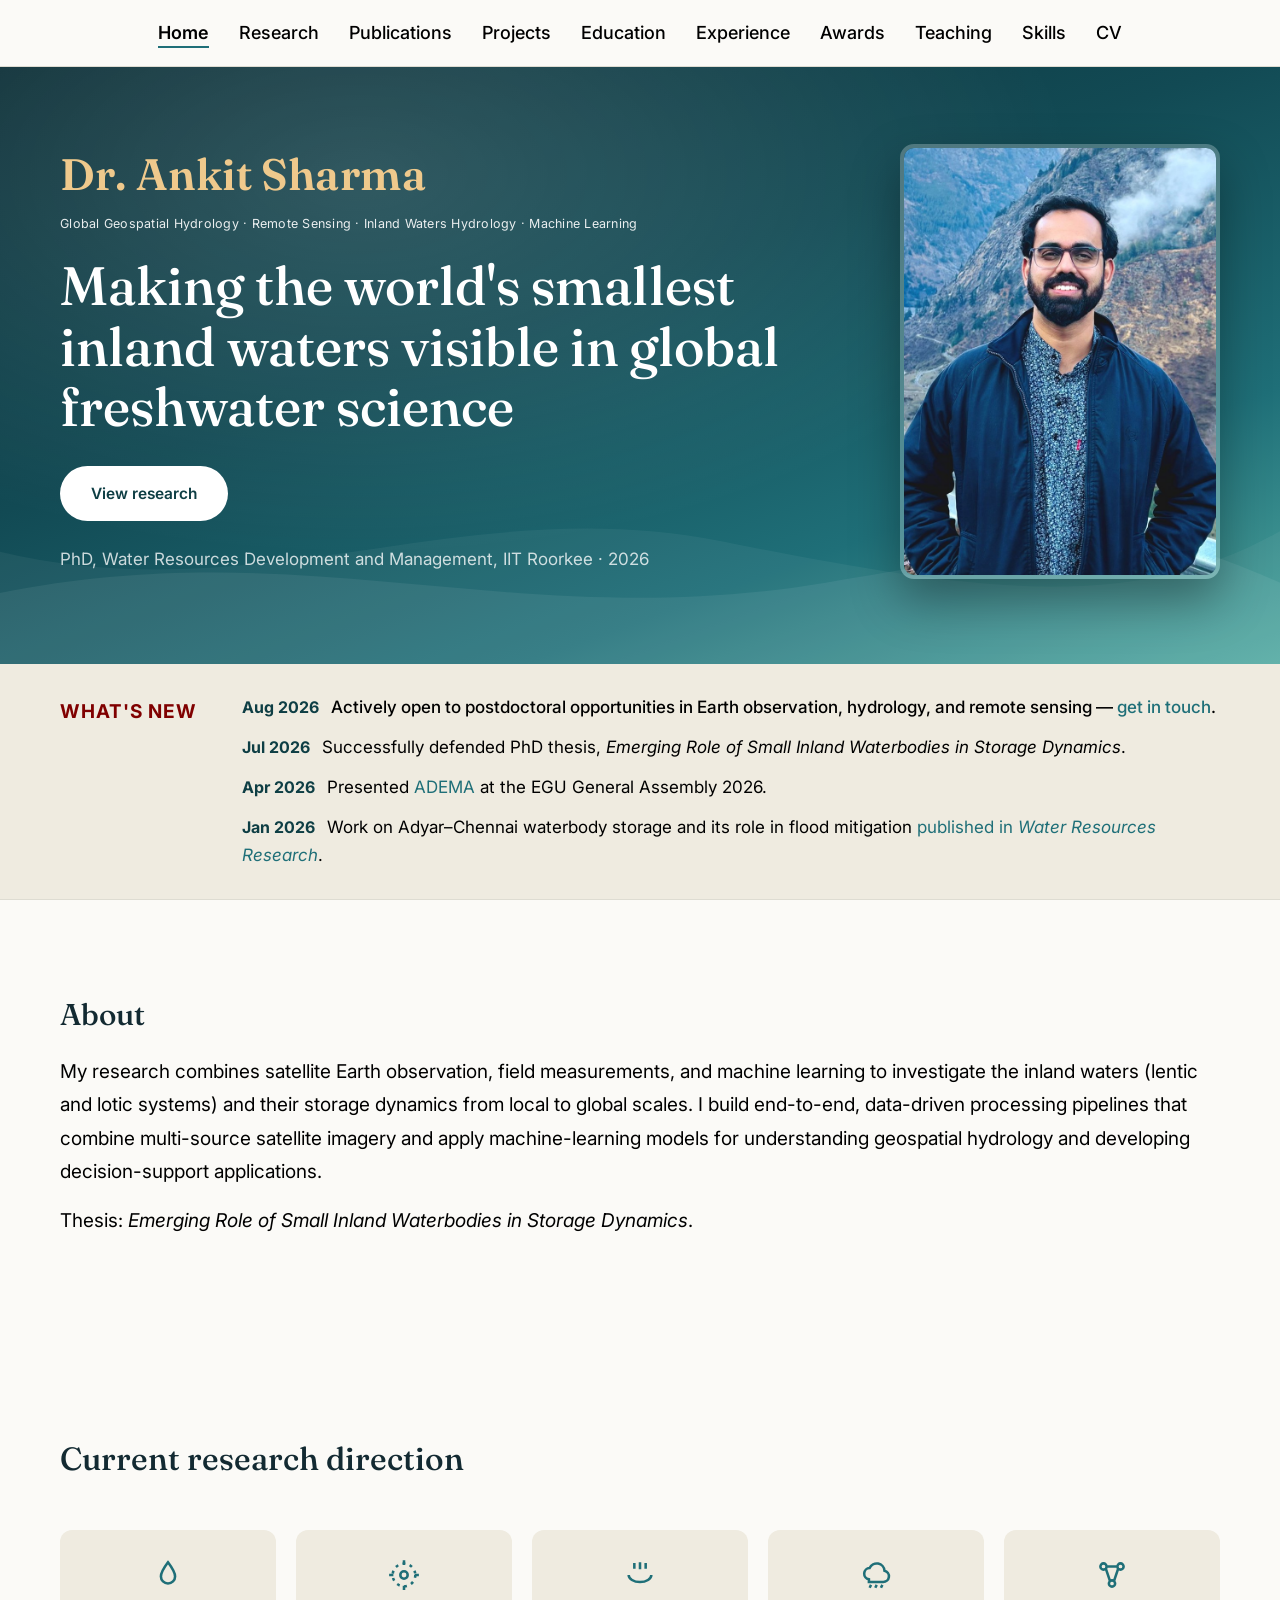
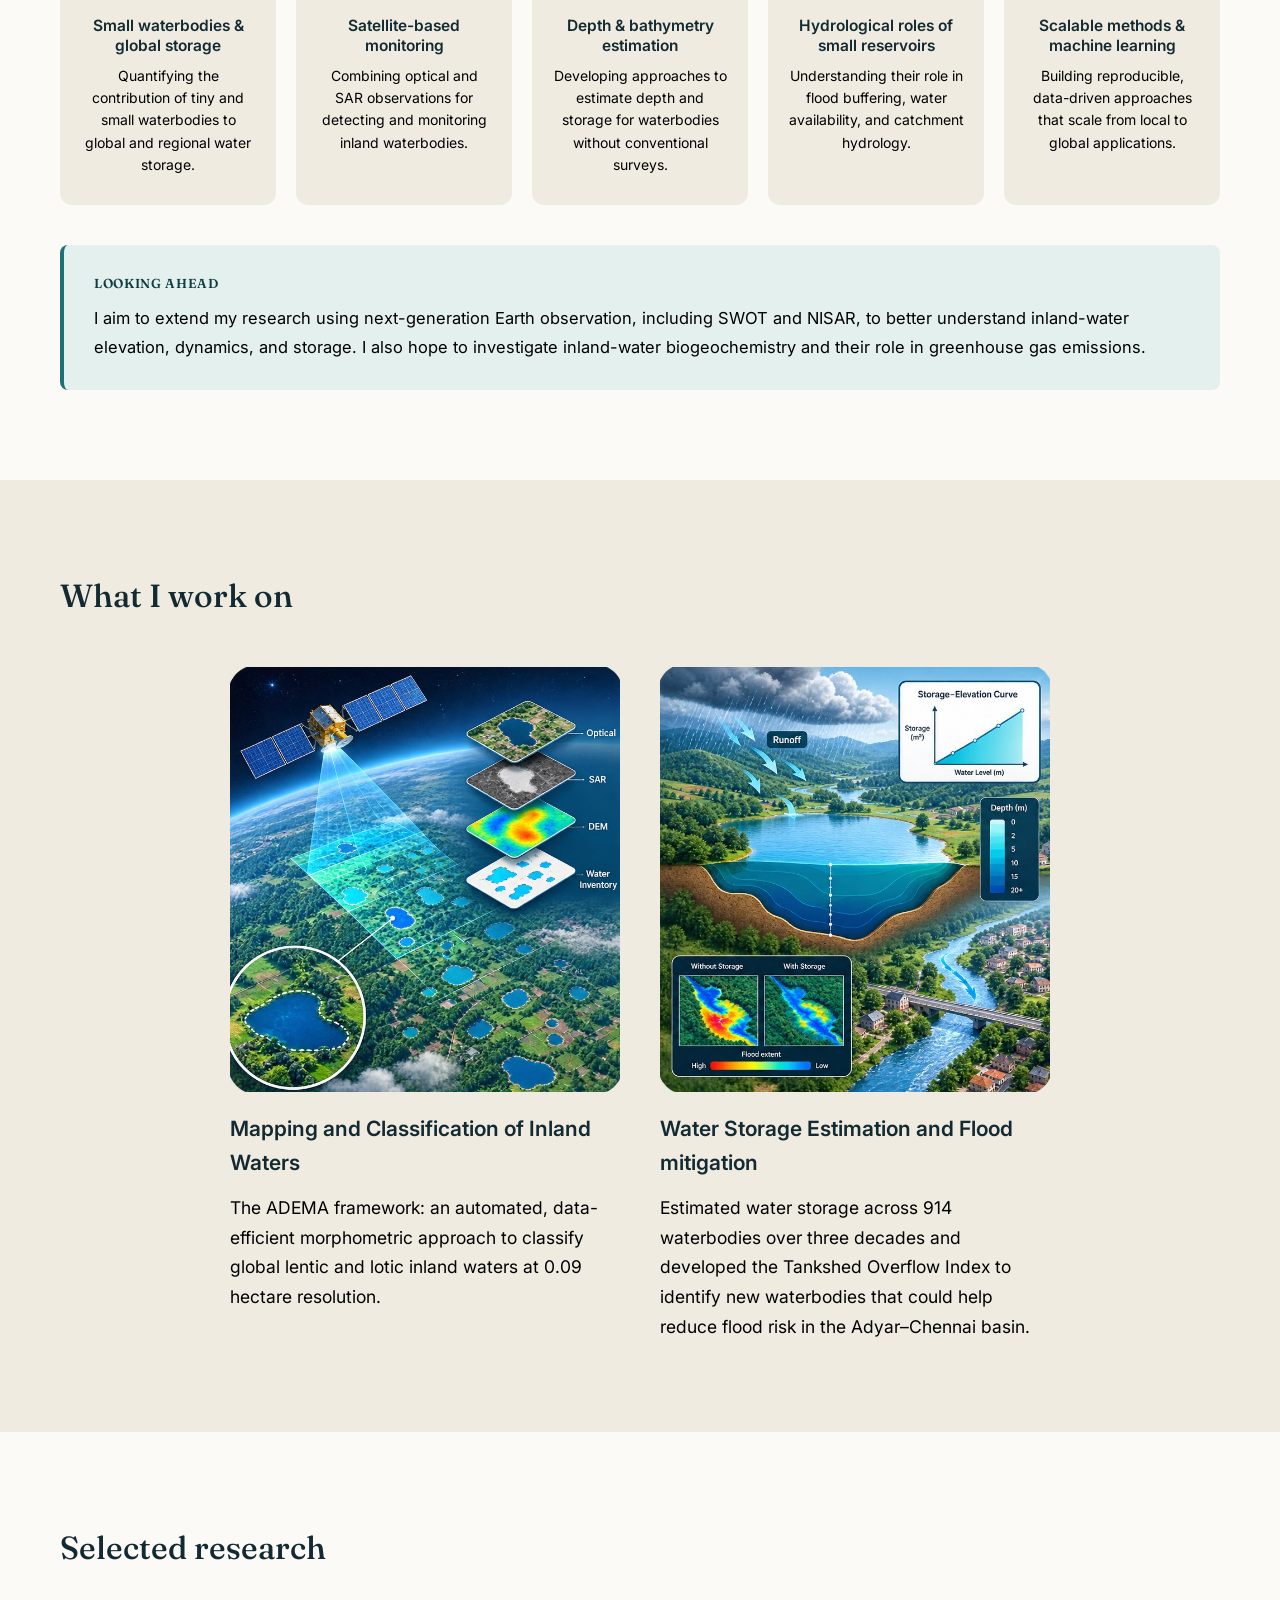
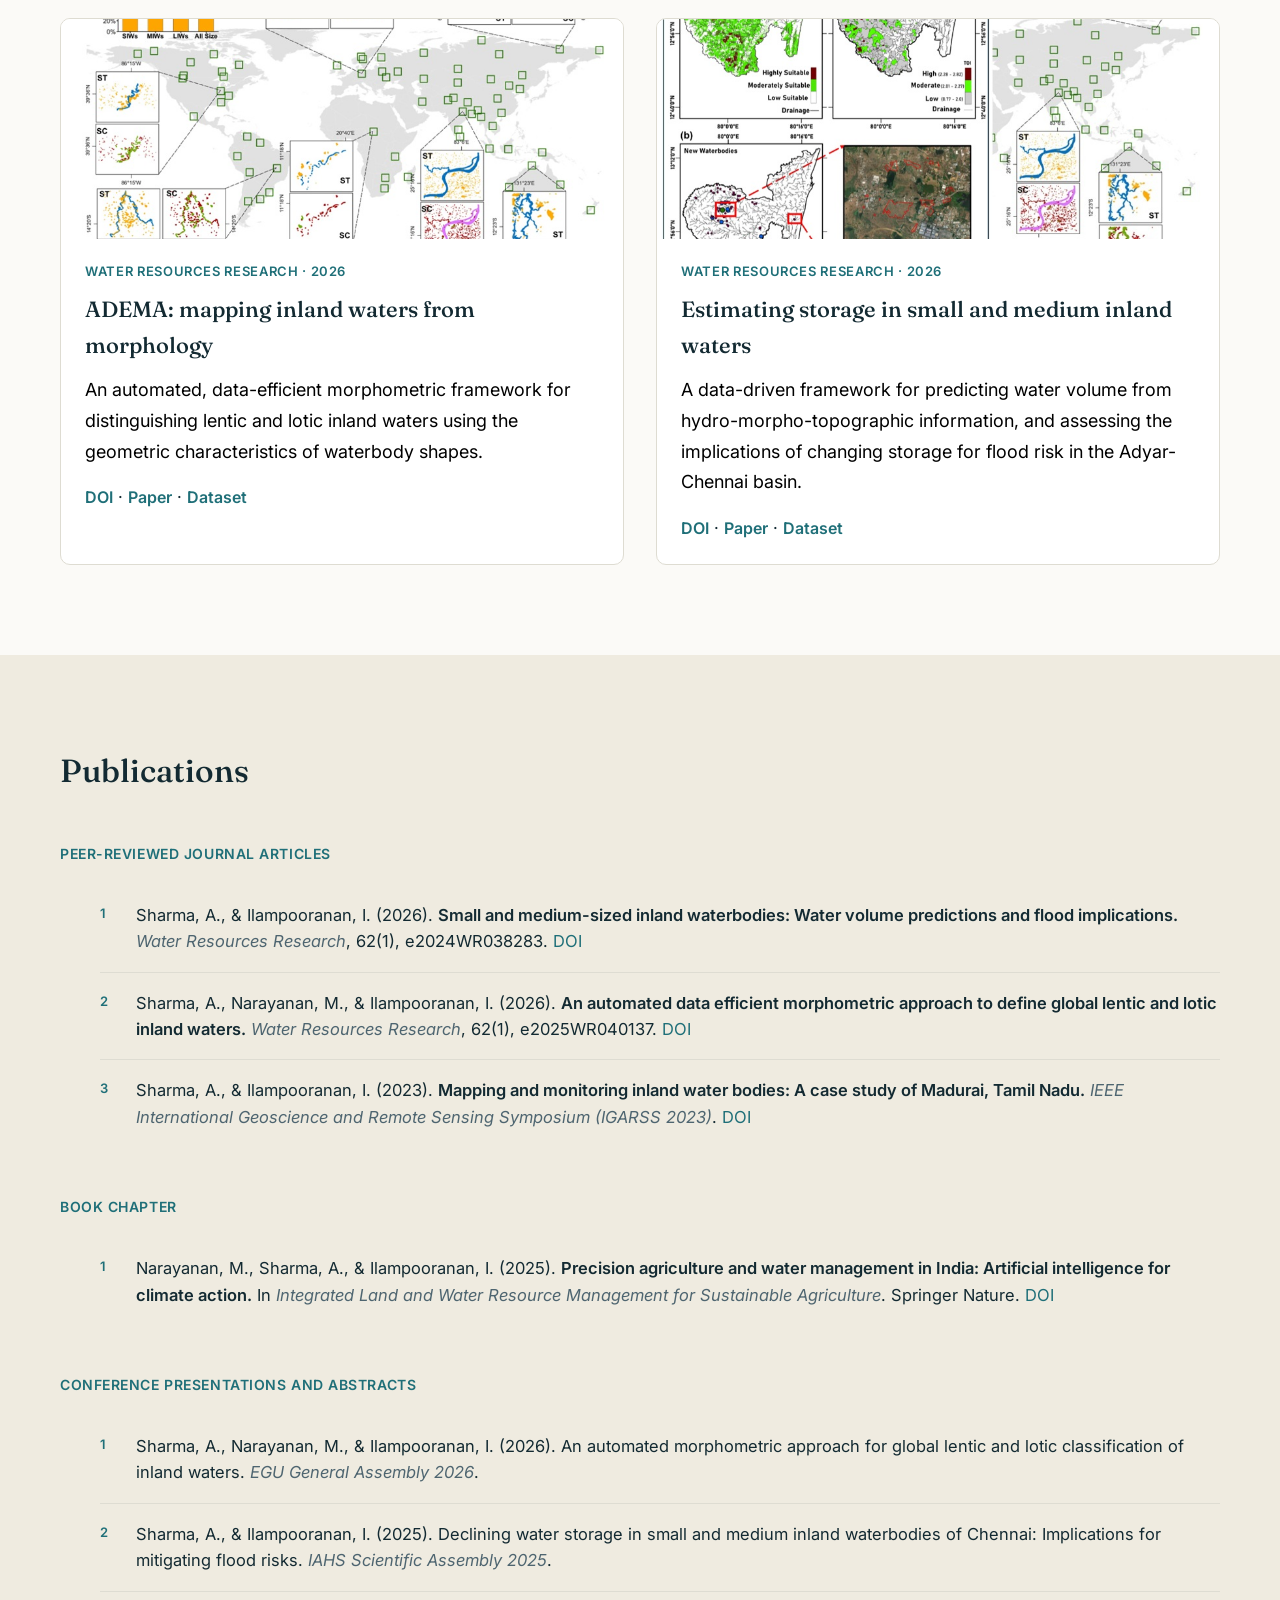
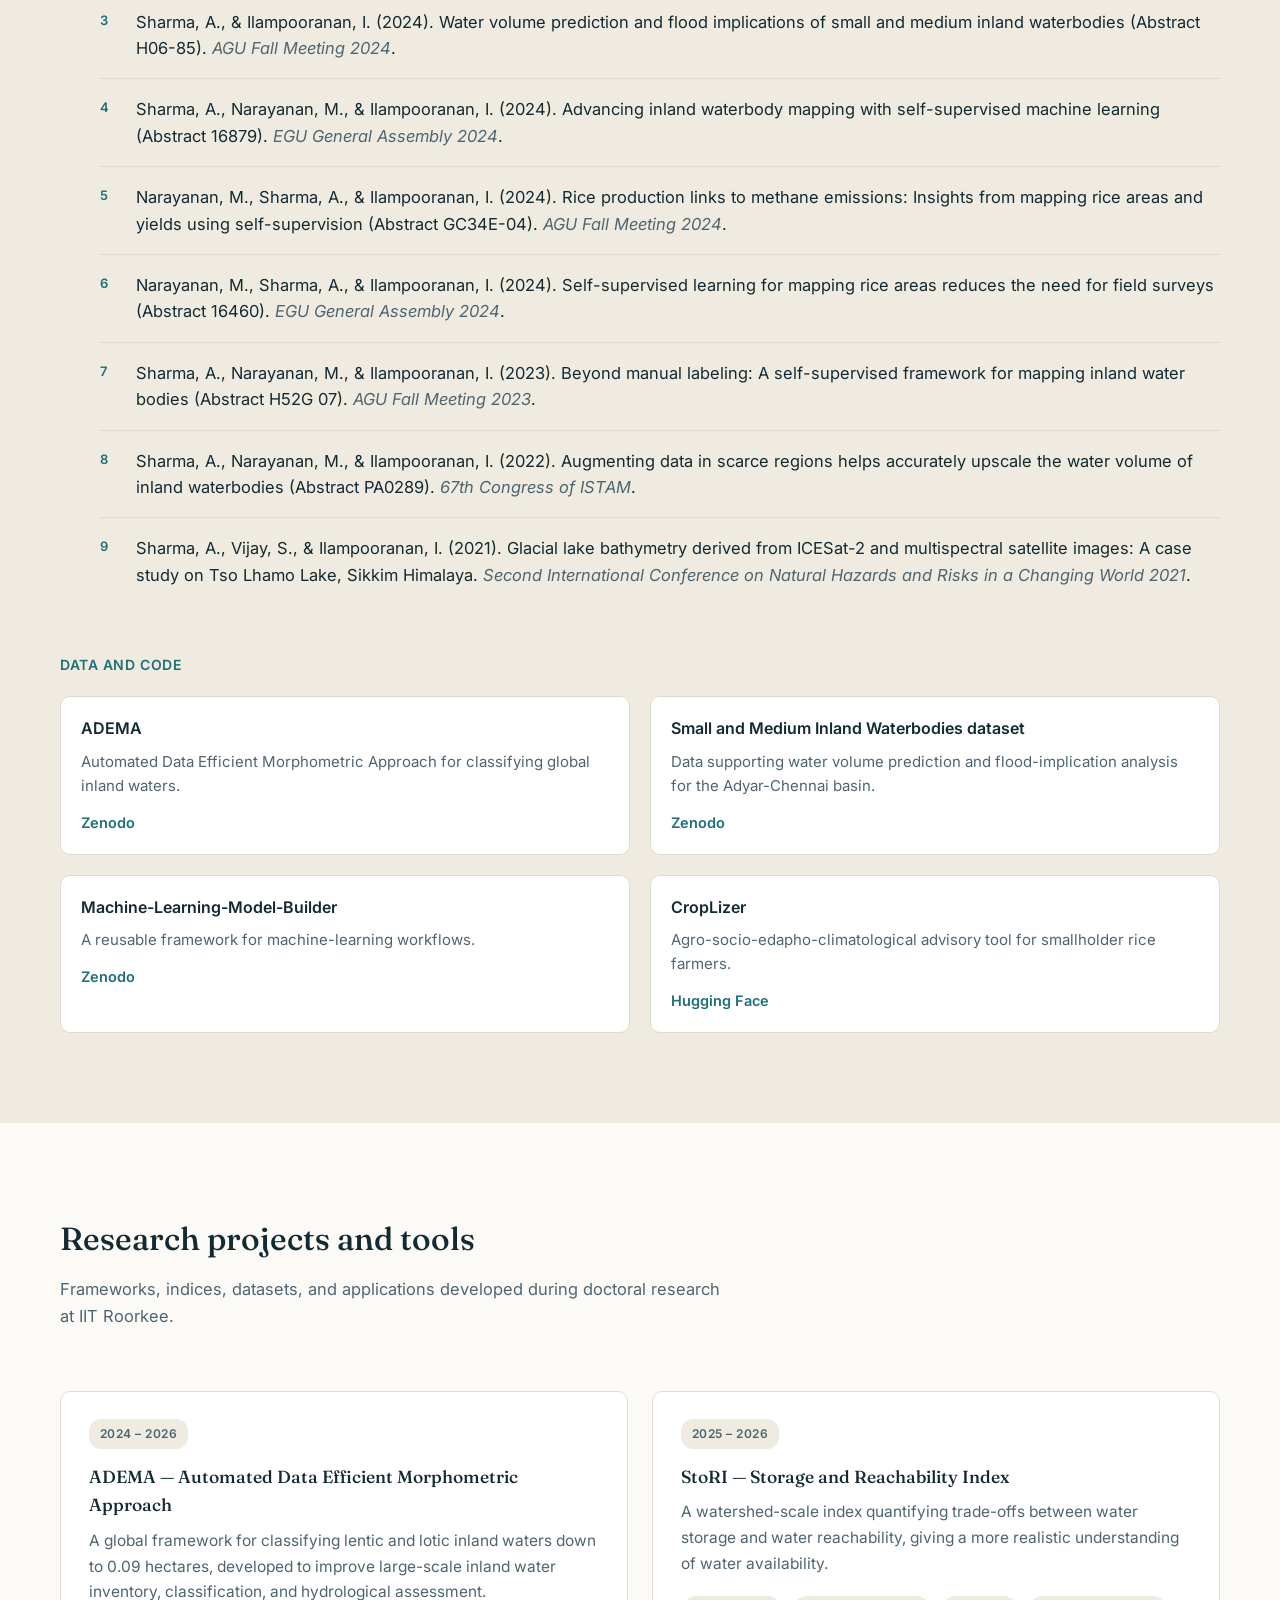
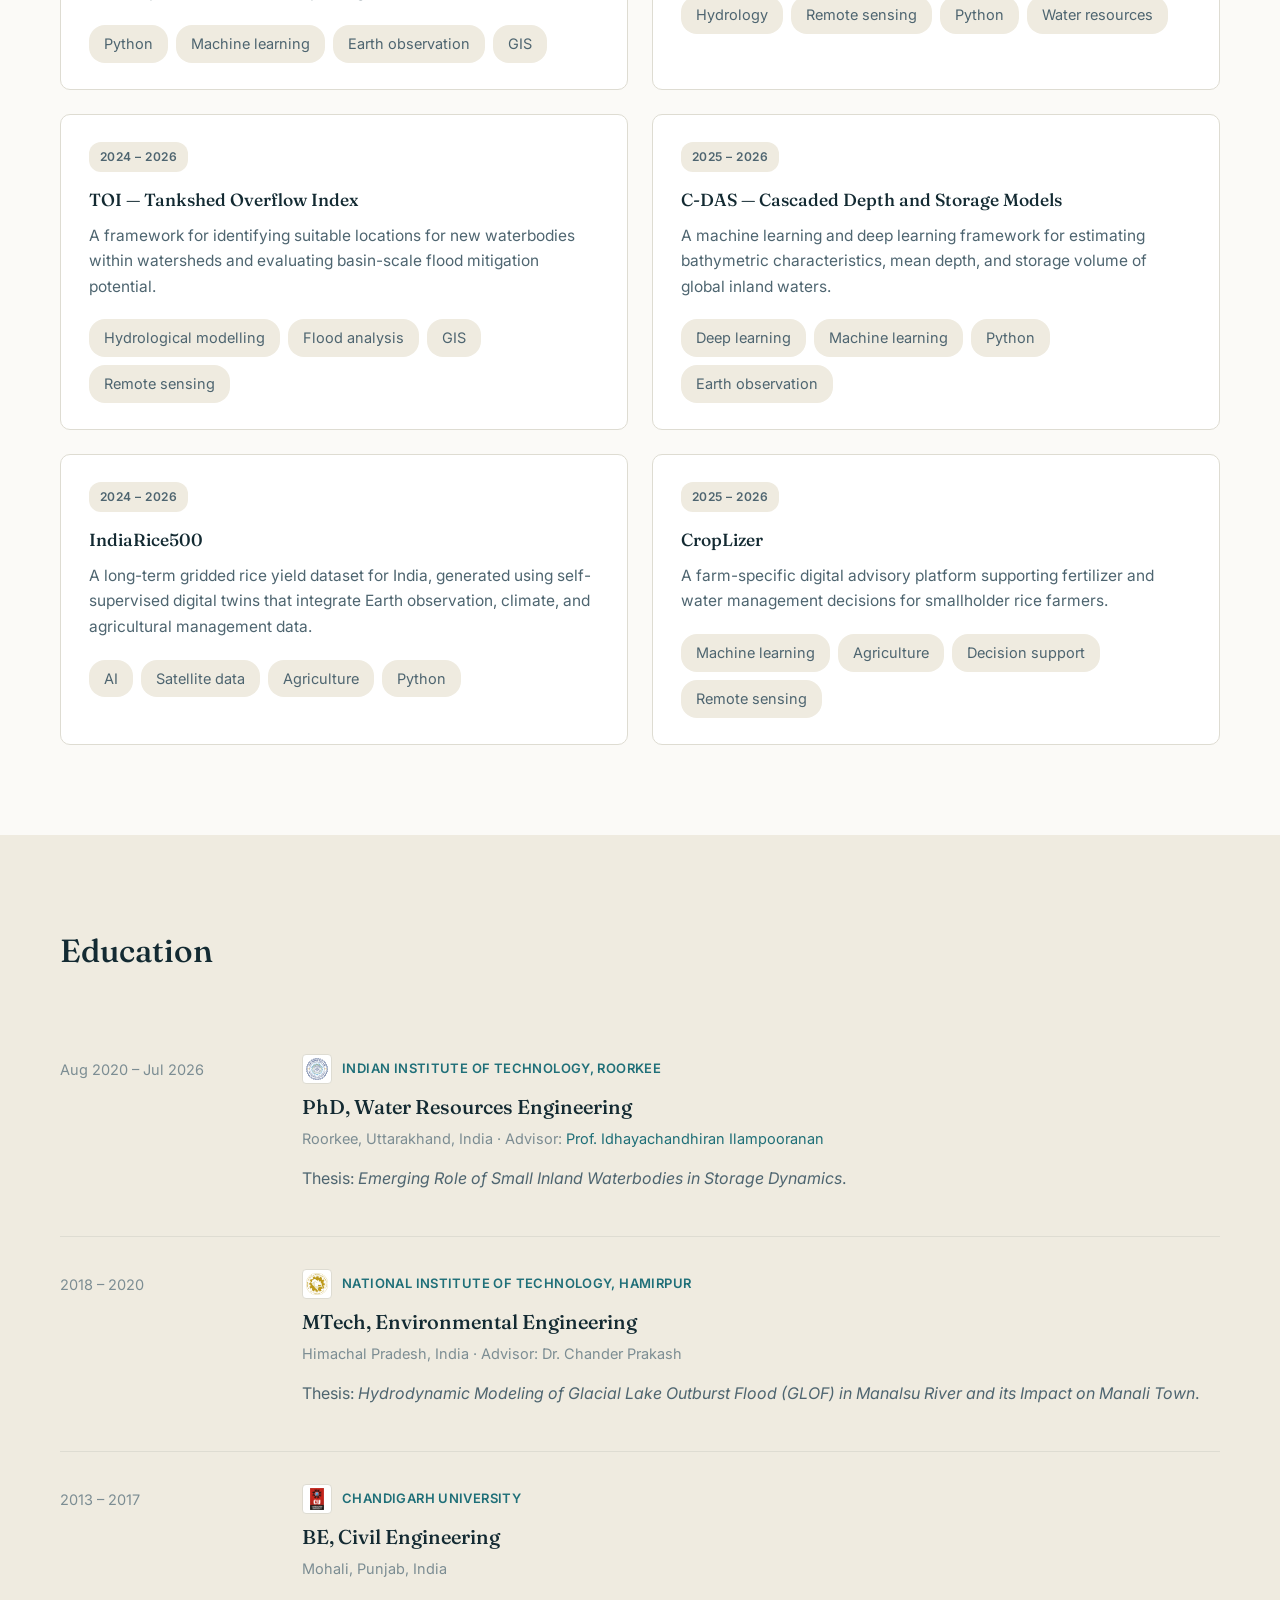
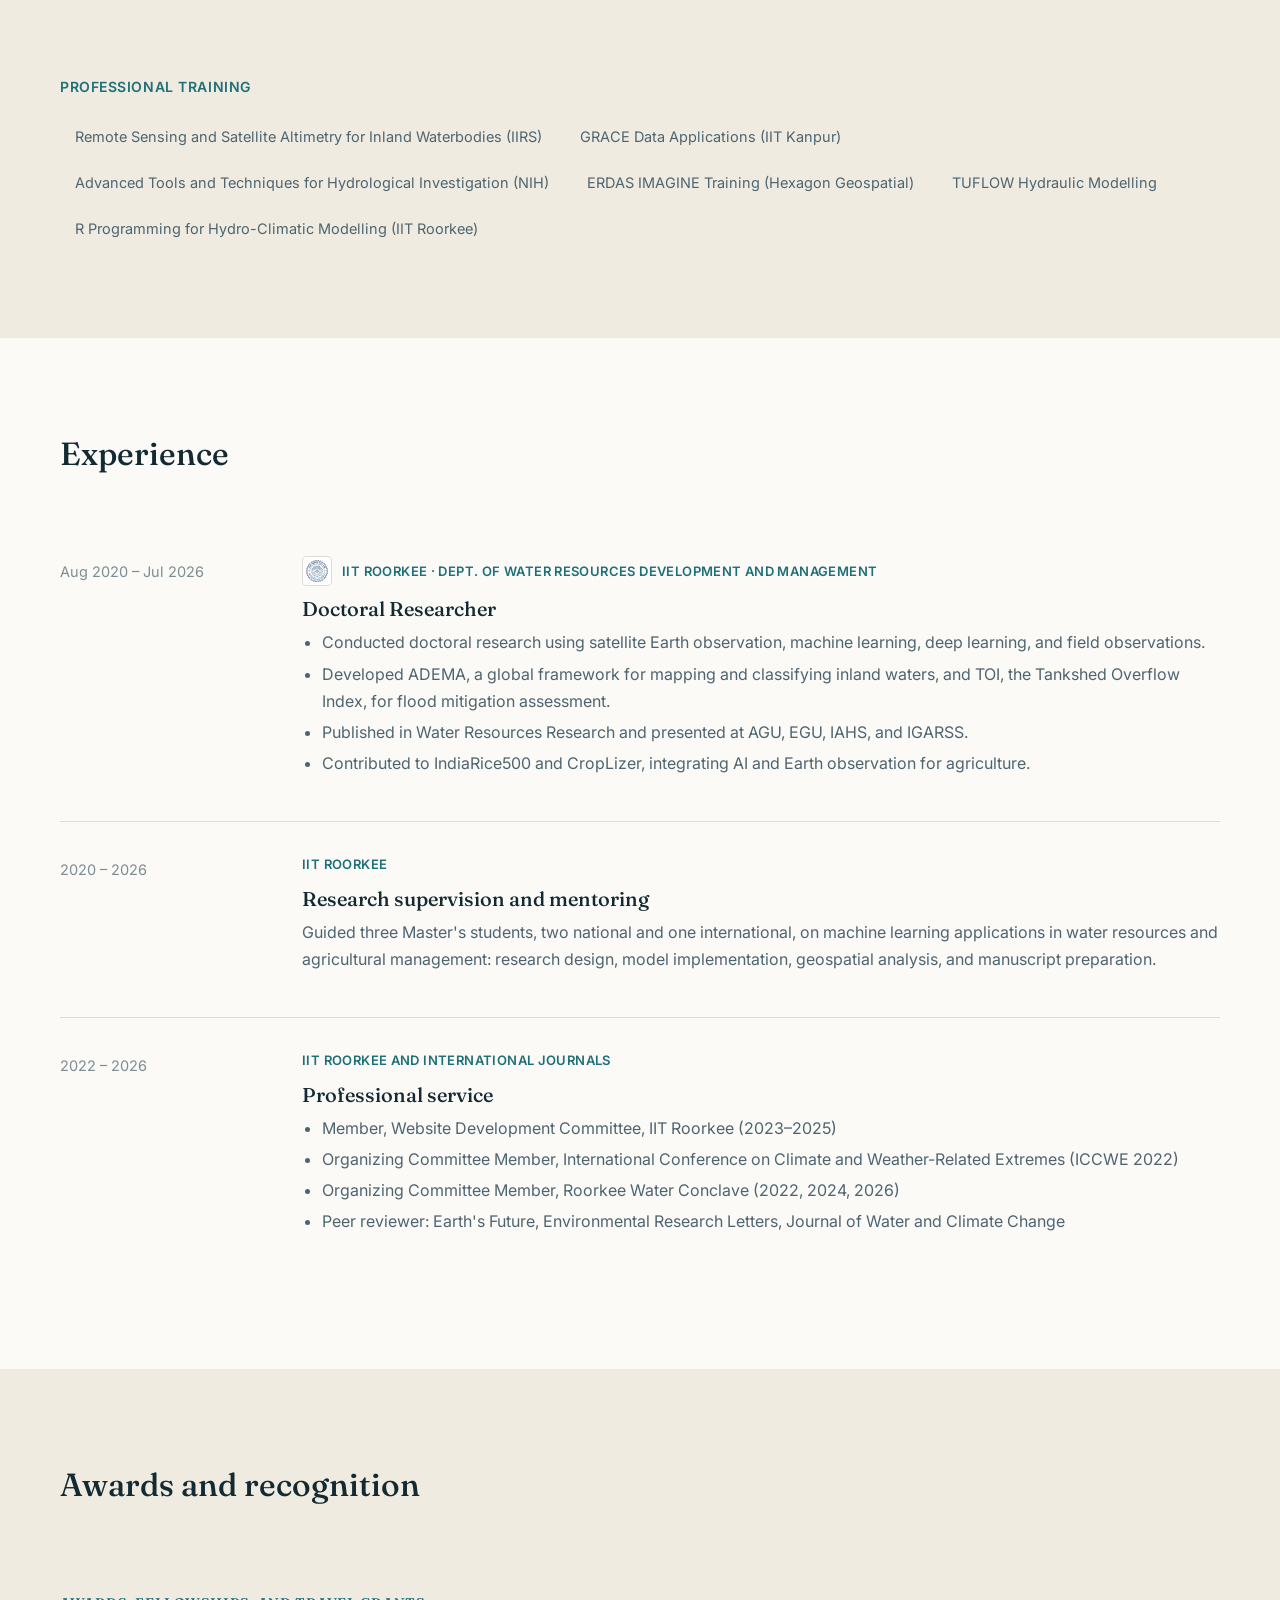
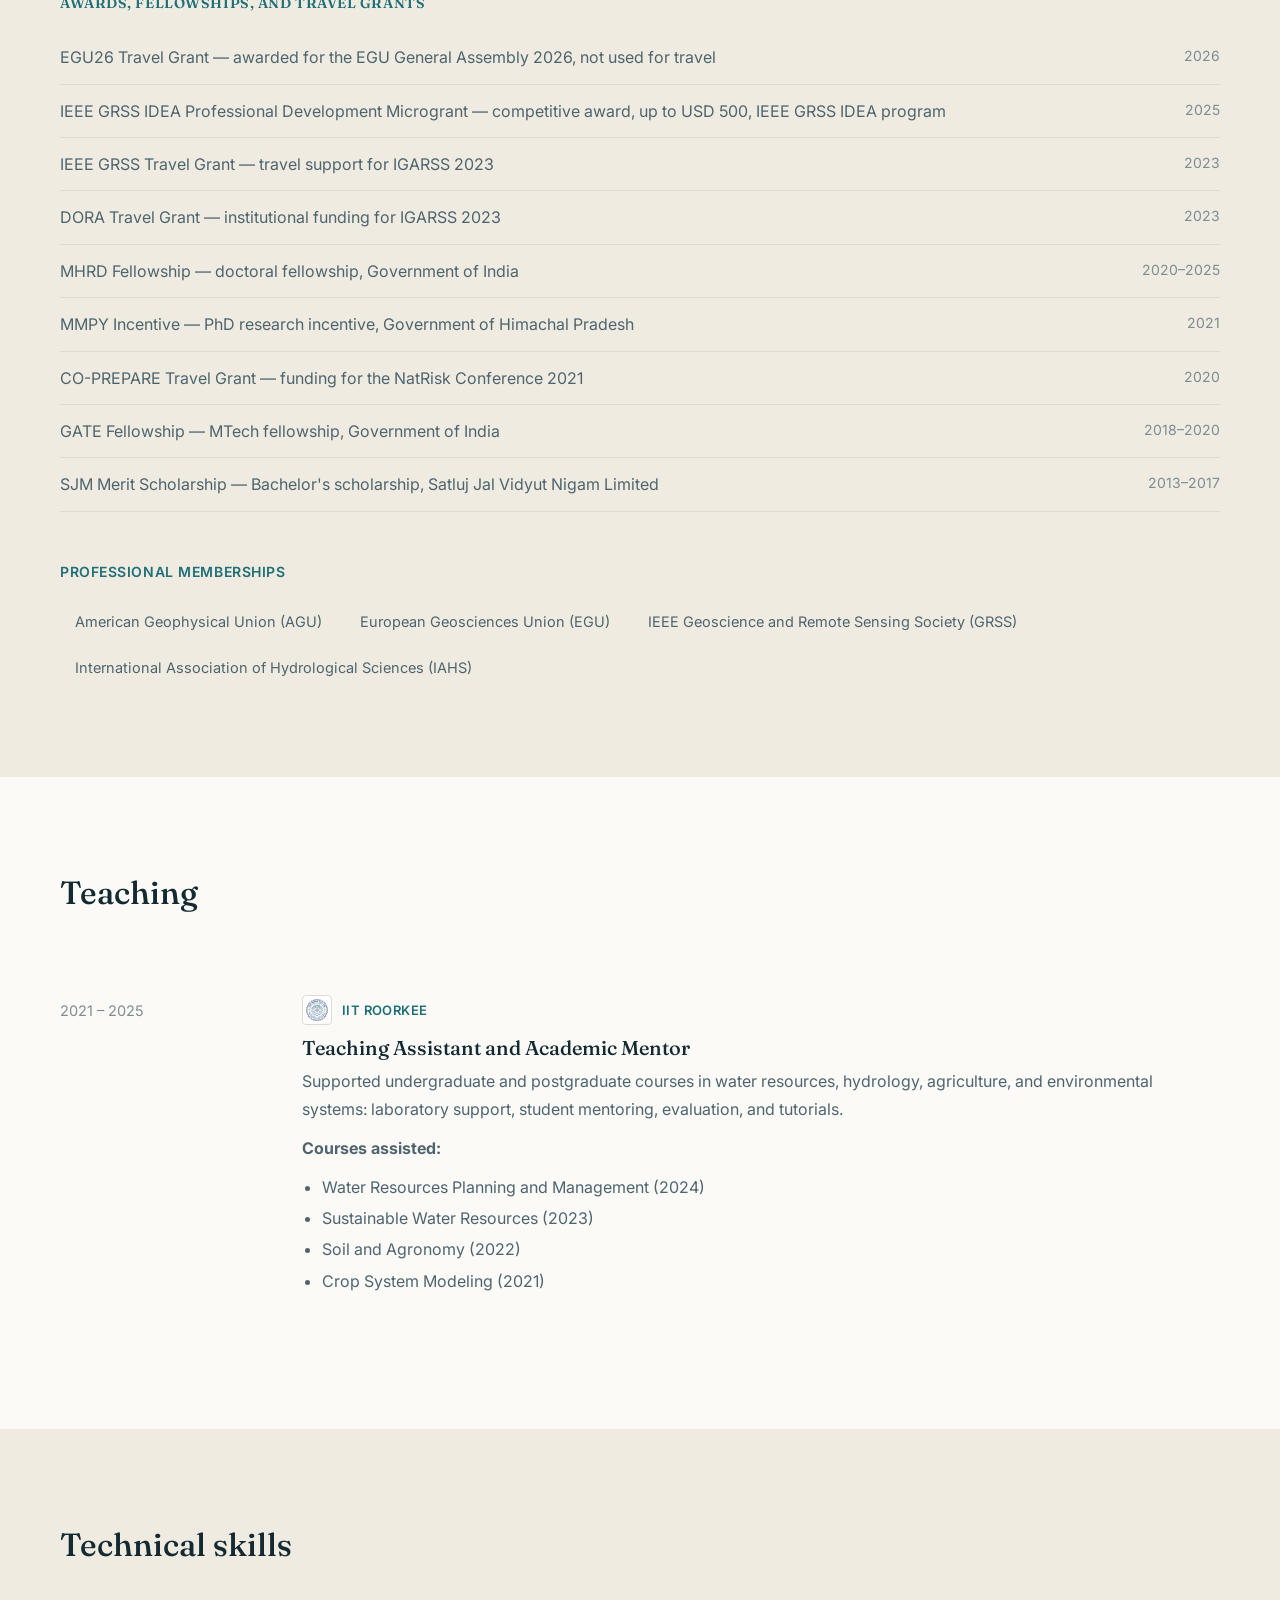
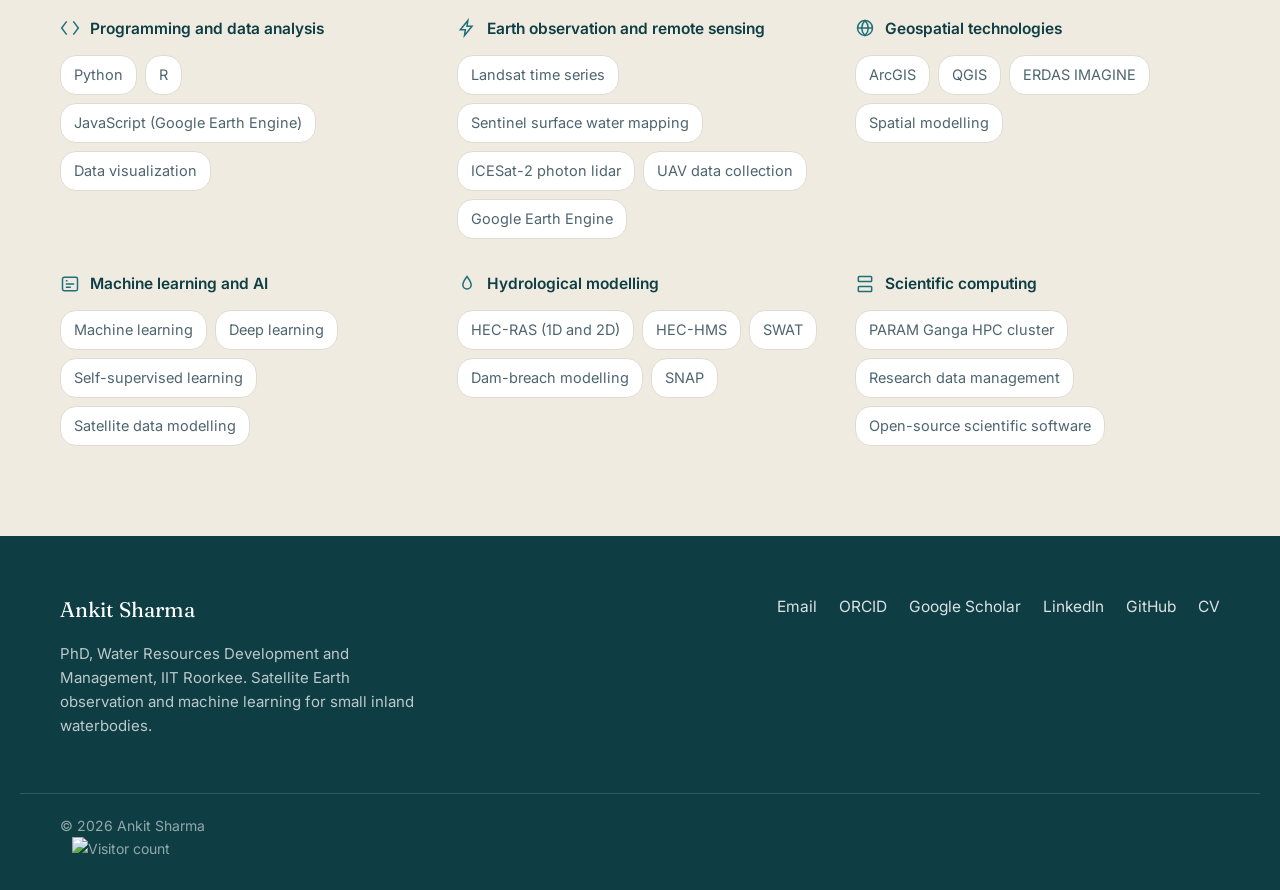
==== commit efa05386: "Enlarge Selected research, drop subtitle, blacken body text sitewide-in-session Remove the "Selected" ====
--- a/index.html
+++ b/index.html
@@ -163,7 +163,6 @@
 <section class="section-pad bg-paper">
   <div class="section-head">
     <h3>Selected research</h3>
-    <p>Selected studies from my doctoral research on inland-water mapping and storage and flood implications.</p>
   </div>
   <div class="research-grid">
     <div class="research-card">
--- a/assets/css/style.css
+++ b/assets/css/style.css
@@ -188,7 +188,7 @@
 .card-img-frame{position:relative;width:100%;padding-top:109%;margin-bottom:20px;border-radius:8px;overflow:hidden;}
 .card-img-frame img{position:absolute;inset:0;width:100%;height:100%;object-fit:cover;}
 .cards h4{font-size:21px;font-weight:600;font-family:'Inter',sans-serif;margin:0 0 12px;}
-.cards p{font-size:17.5px;line-height:1.7;color:var(--ink-soft);margin:0;}
+.cards p{font-size:17.5px;line-height:1.7;color:#000;margin:0;}
 
 @media (max-width:900px){
   .cards{grid-template-columns:1fr;}
@@ -201,10 +201,10 @@
 .research-card{background:var(--white);border:1px solid var(--line);border-radius:10px;overflow:hidden;}
 .research-card img{width:100%;height:220px;object-fit:cover;background:var(--sand);}
 .research-card-body{padding:22px 24px;}
-.research-card-body .status{font-size:12px;letter-spacing:.05em;text-transform:uppercase;color:var(--teal);font-weight:600;margin-bottom:8px;display:block;}
-.research-card-body h4{font-size:19px;font-family:'Fraunces',serif;font-weight:500;margin:0 0 10px;}
-.research-card-body p{font-size:15.5px;line-height:1.65;color:var(--ink-soft);margin:0 0 14px;}
-.research-card-body a{font-size:14.5px;font-weight:600;}
+.research-card-body .status{font-size:13px;letter-spacing:.05em;text-transform:uppercase;color:var(--teal);font-weight:600;margin-bottom:8px;display:block;}
+.research-card-body h4{font-size:22px;font-family:'Fraunces',serif;font-weight:500;margin:0 0 12px;}
+.research-card-body p{font-size:18px;line-height:1.7;color:#000;margin:0 0 16px;}
+.research-card-body a{font-size:16px;font-weight:600;}
 
 @media (max-width:800px){
   .research-grid{grid-template-columns:1fr;}
@@ -341,12 +341,12 @@
 .direction-card{background:var(--sand);border-radius:12px;padding:28px 20px;text-align:center;}
 .direction-icon{width:34px;height:34px;color:var(--teal);margin:0 auto 16px;}
 .direction-card h4{font-size:15.5px;font-family:'Inter',sans-serif;font-weight:600;color:var(--ink);margin:0 0 8px;line-height:1.3;}
-.direction-card p{font-size:14px;line-height:1.6;color:var(--ink-soft);margin:0;}
+.direction-card p{font-size:14px;line-height:1.6;color:#000;margin:0;}
 
 .looking-ahead{max-width:var(--maxw);margin:40px auto 0;padding:0 40px;}
 .looking-ahead-box{background:var(--teal-pale);border-left:4px solid var(--teal);border-radius:8px;padding:28px 30px;}
 .looking-ahead-box h4{font-size:13px;letter-spacing:.05em;text-transform:uppercase;color:var(--teal-deep);font-weight:600;margin:0 0 10px;}
-.looking-ahead-box p{font-size:16.5px;line-height:1.75;color:var(--ink);margin:0;}
+.looking-ahead-box p{font-size:16.5px;line-height:1.75;color:#000;margin:0;}
 
 @media (max-width:1100px){
   .direction-grid{grid-template-columns:repeat(3,1fr);}
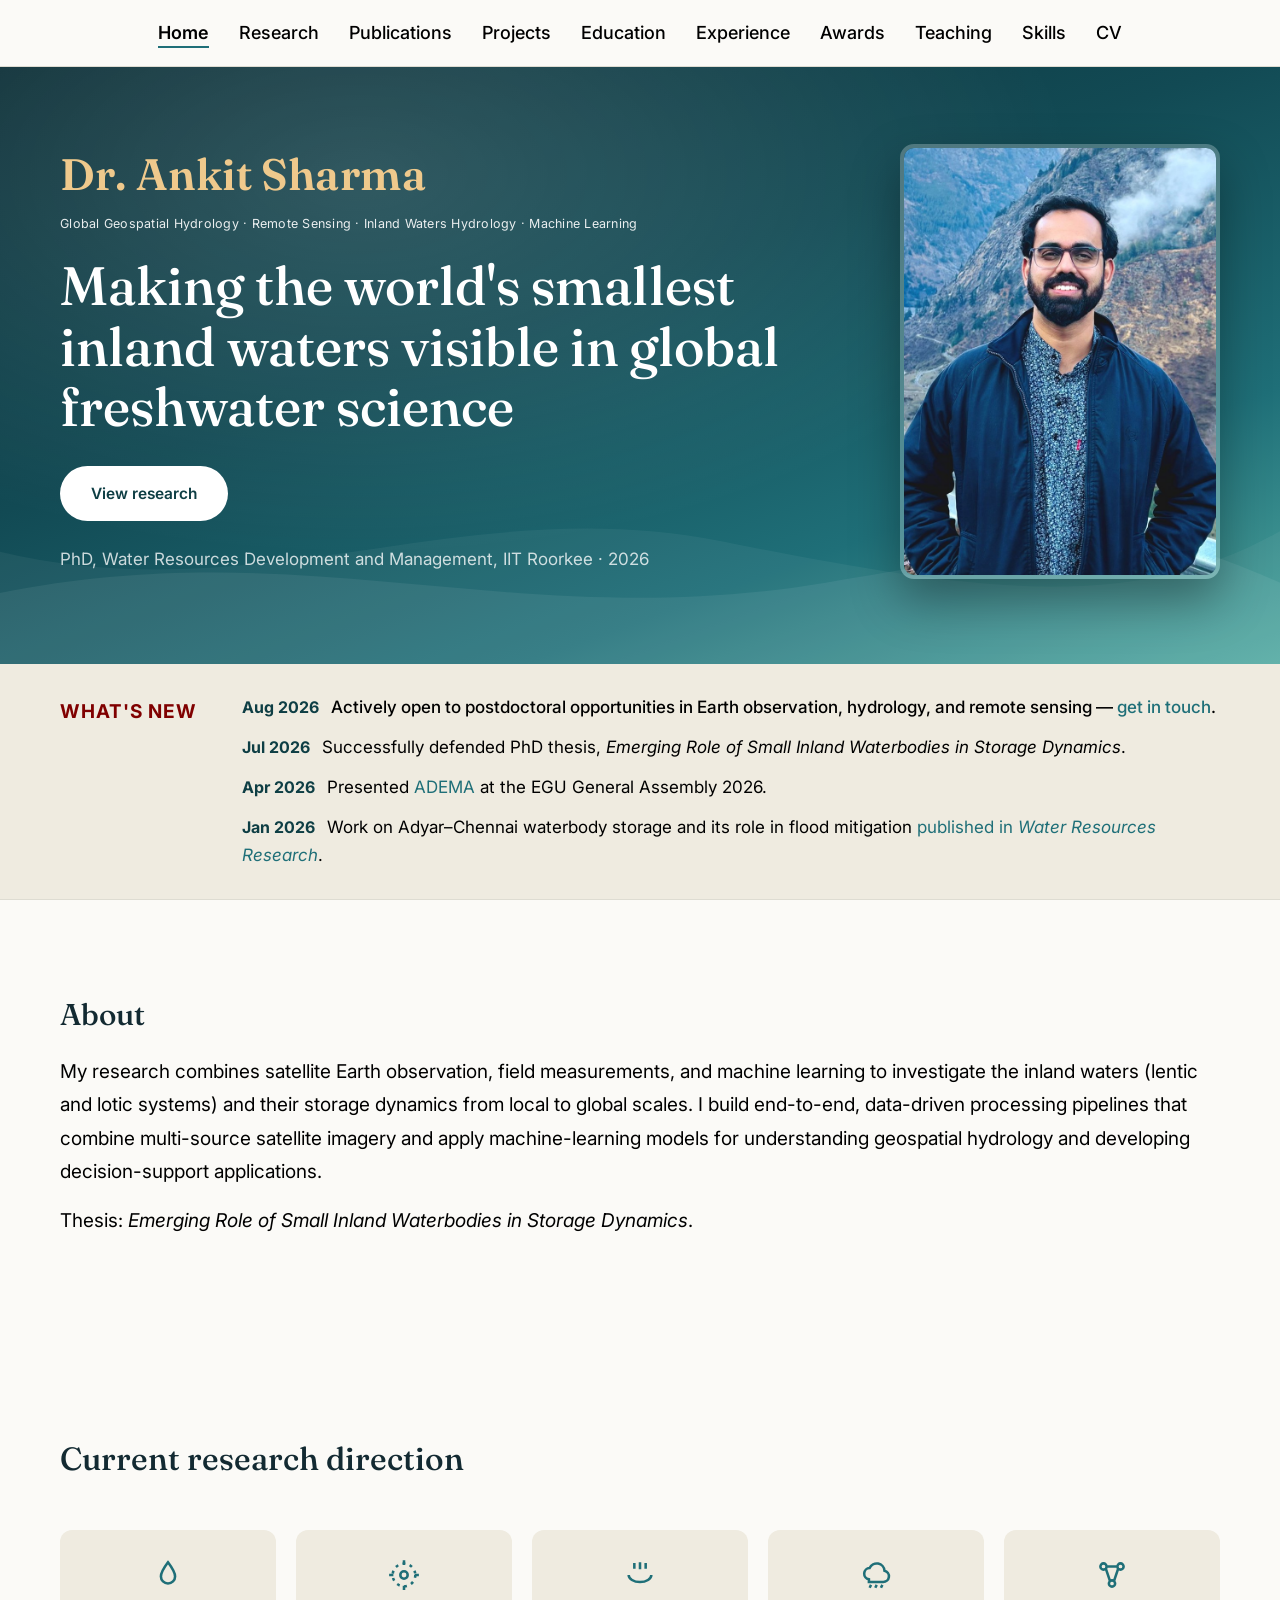
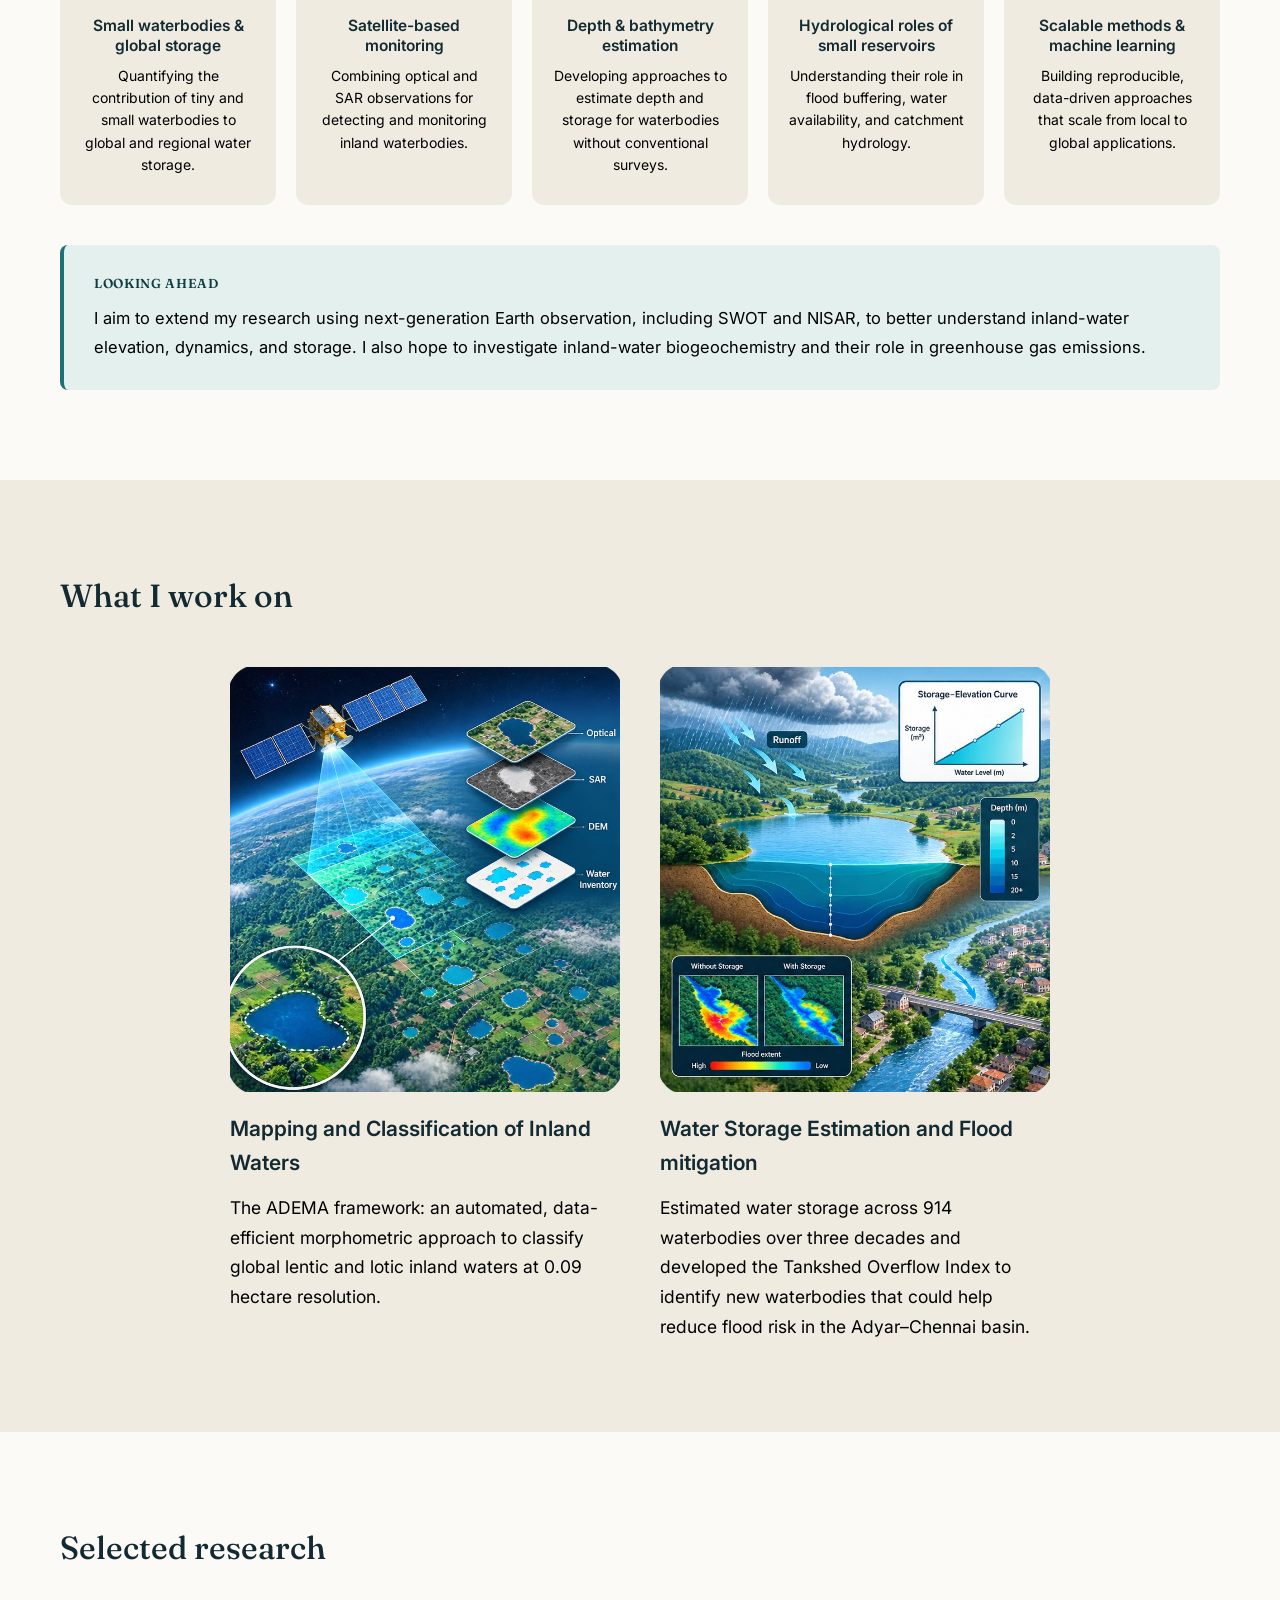
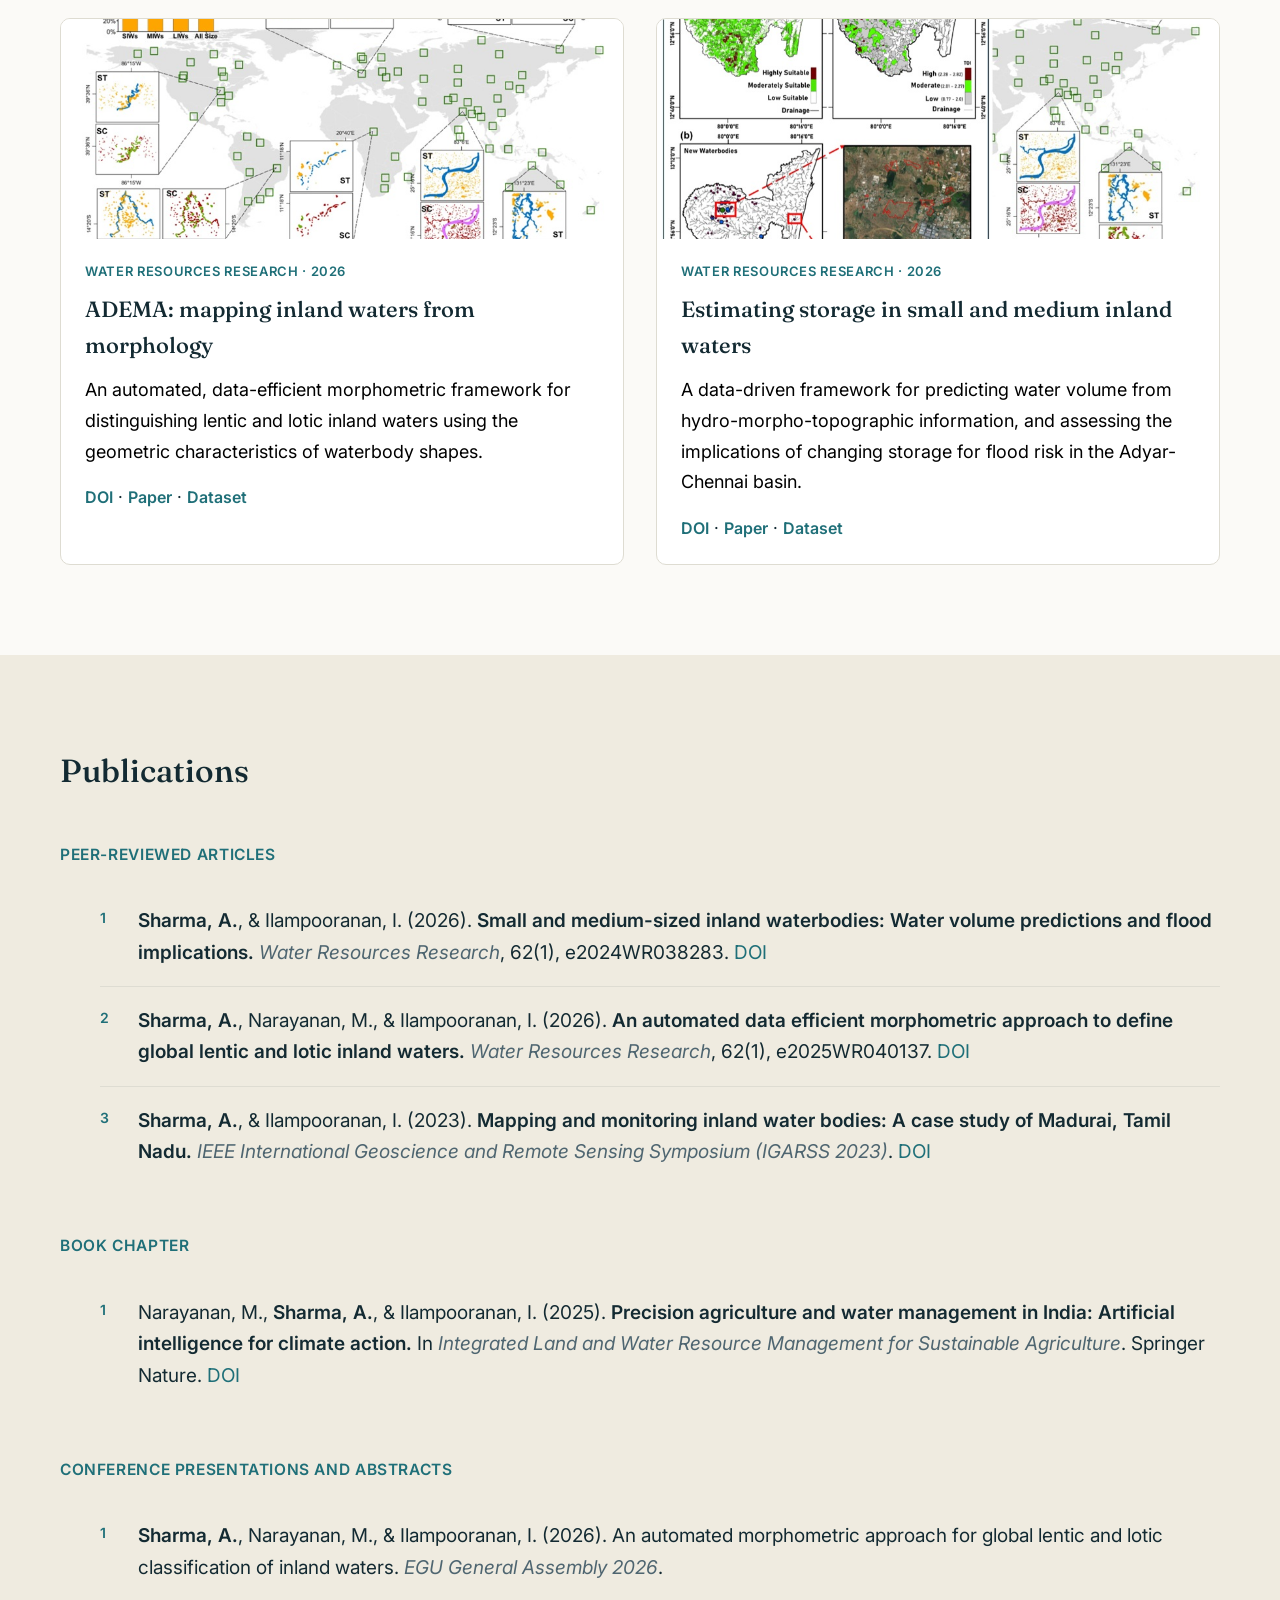
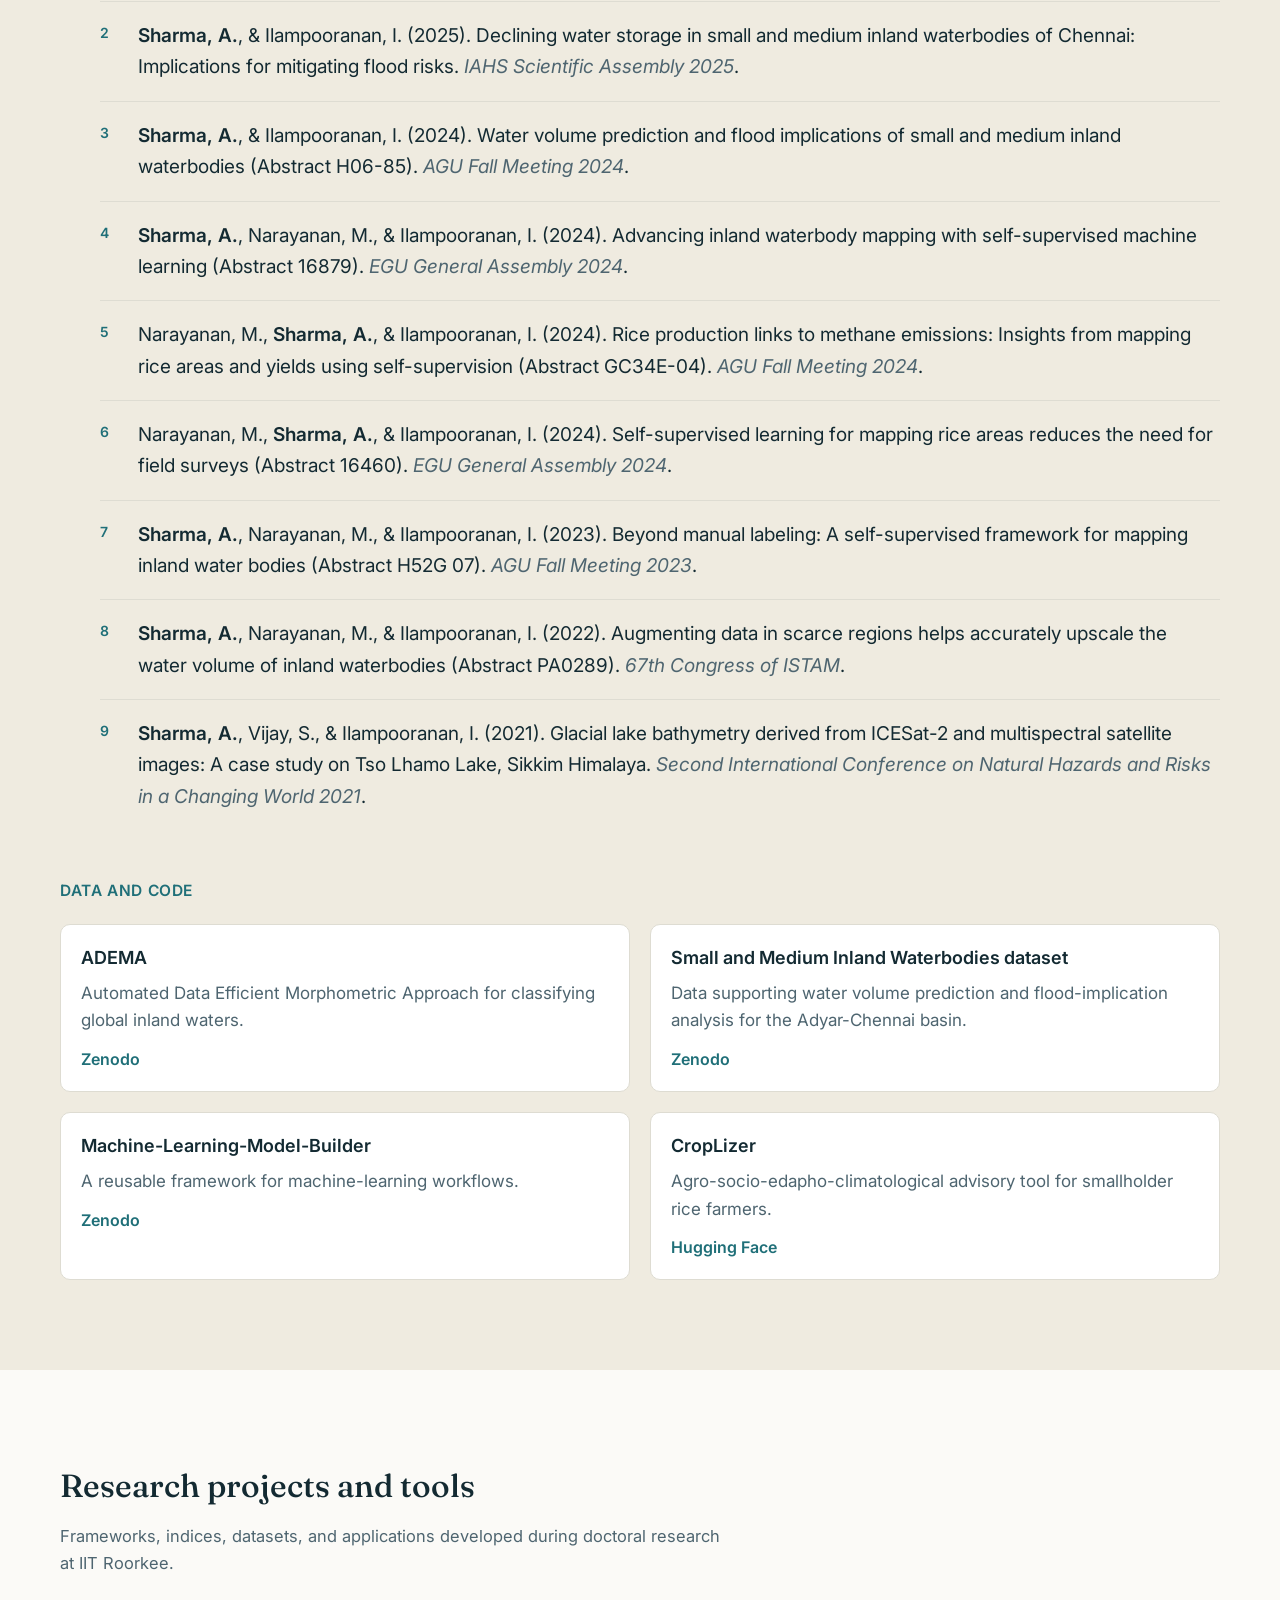
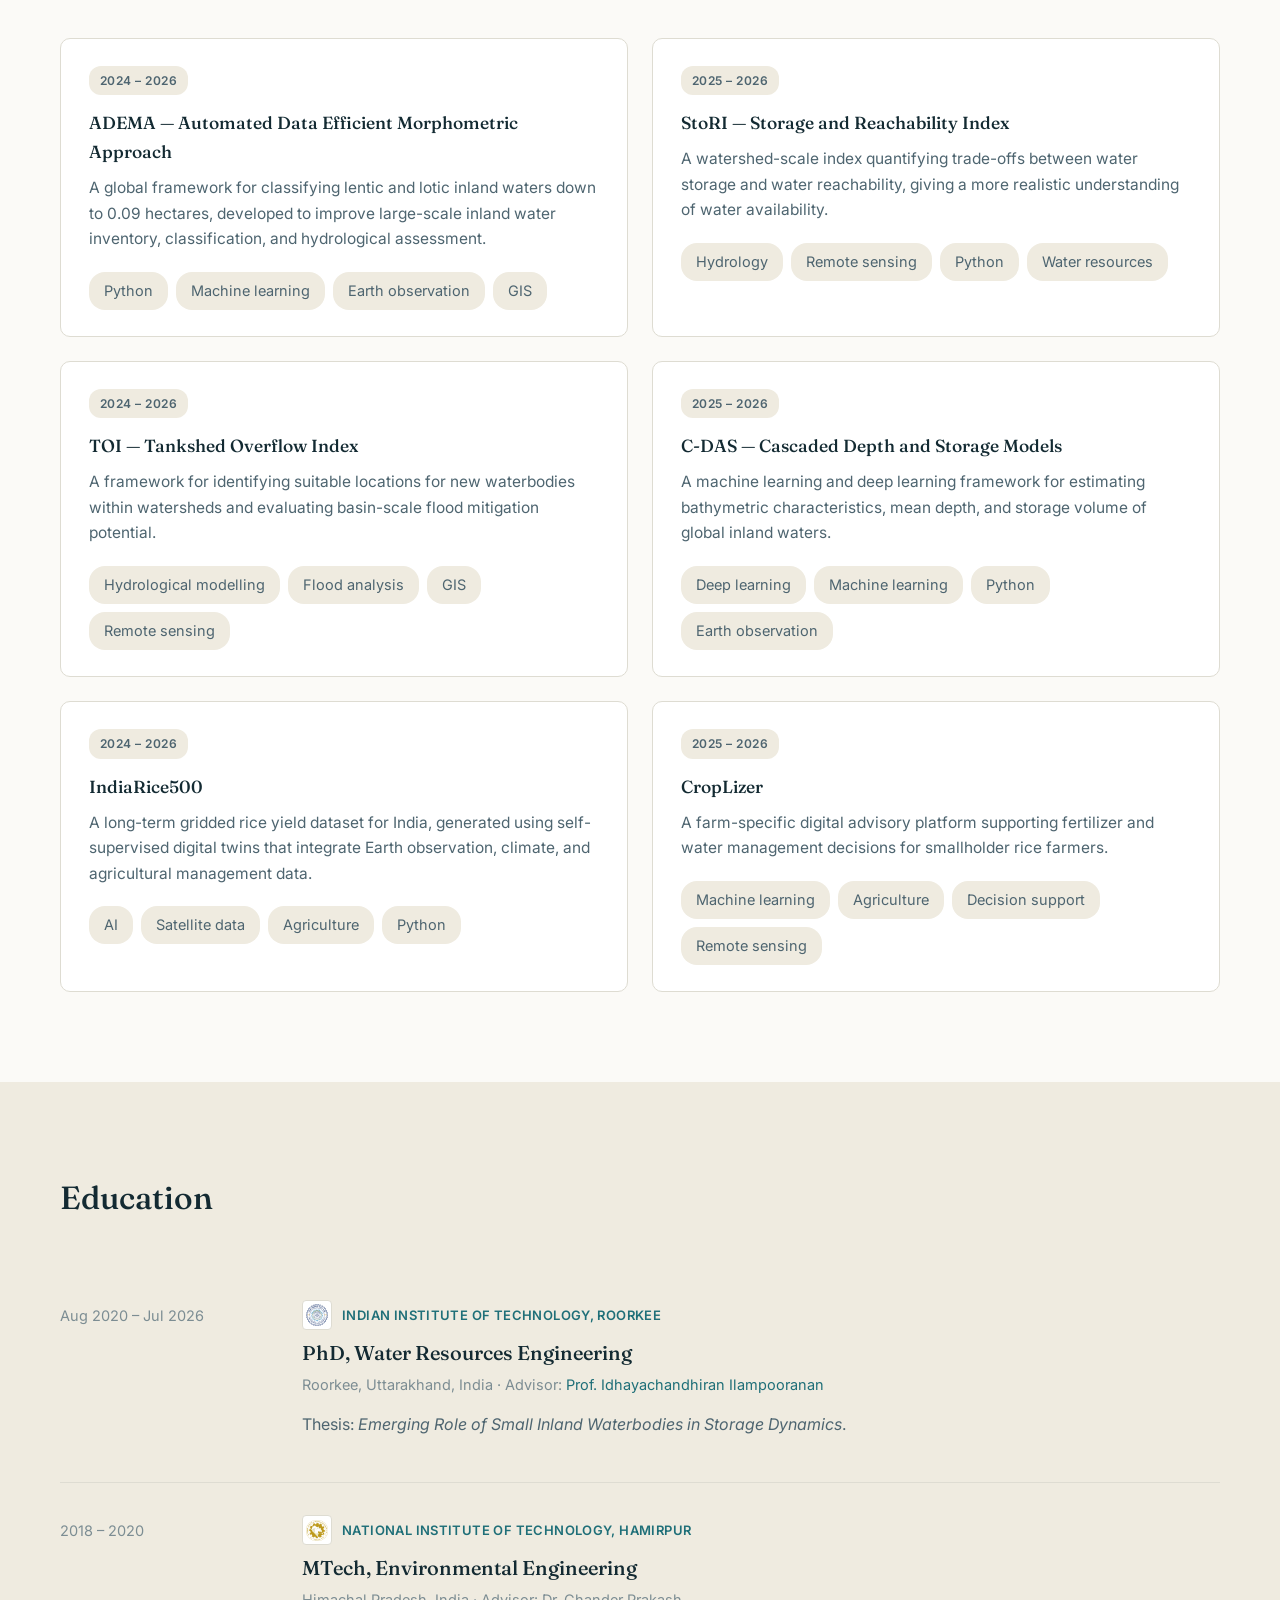
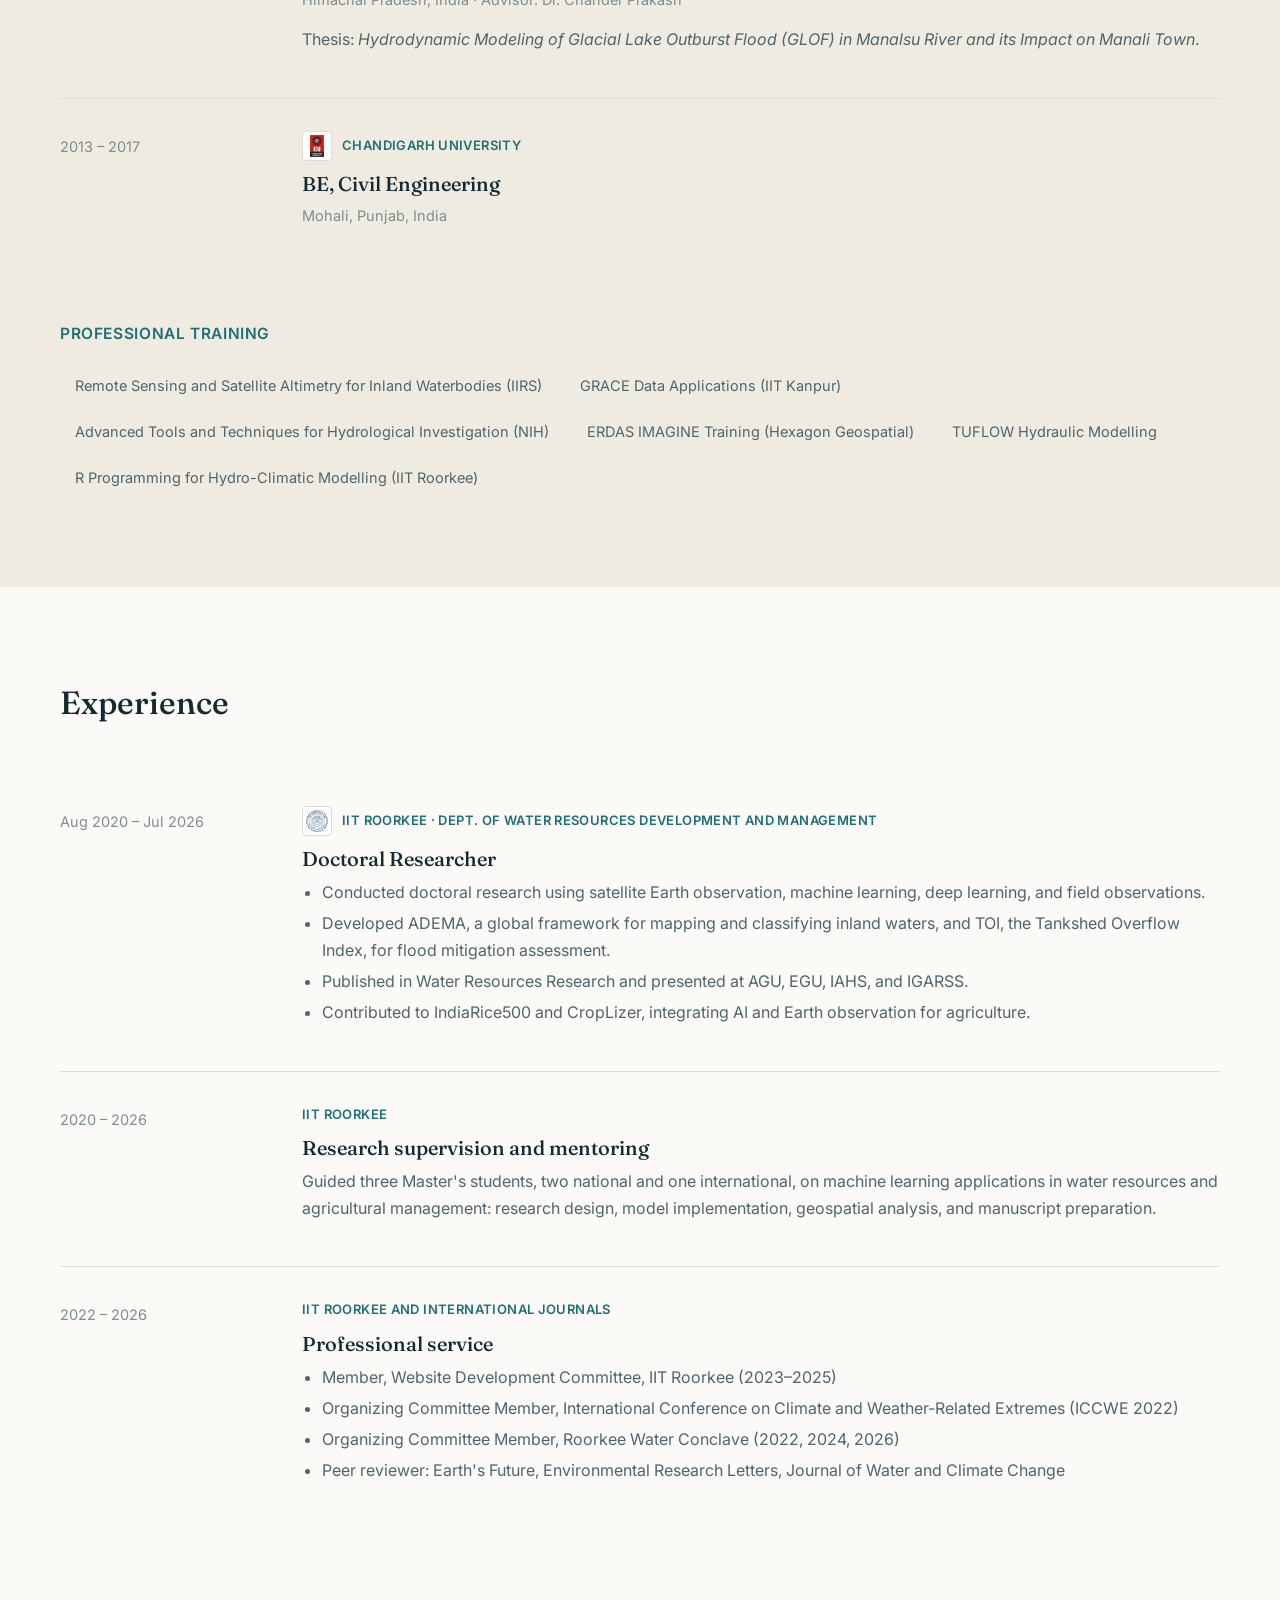
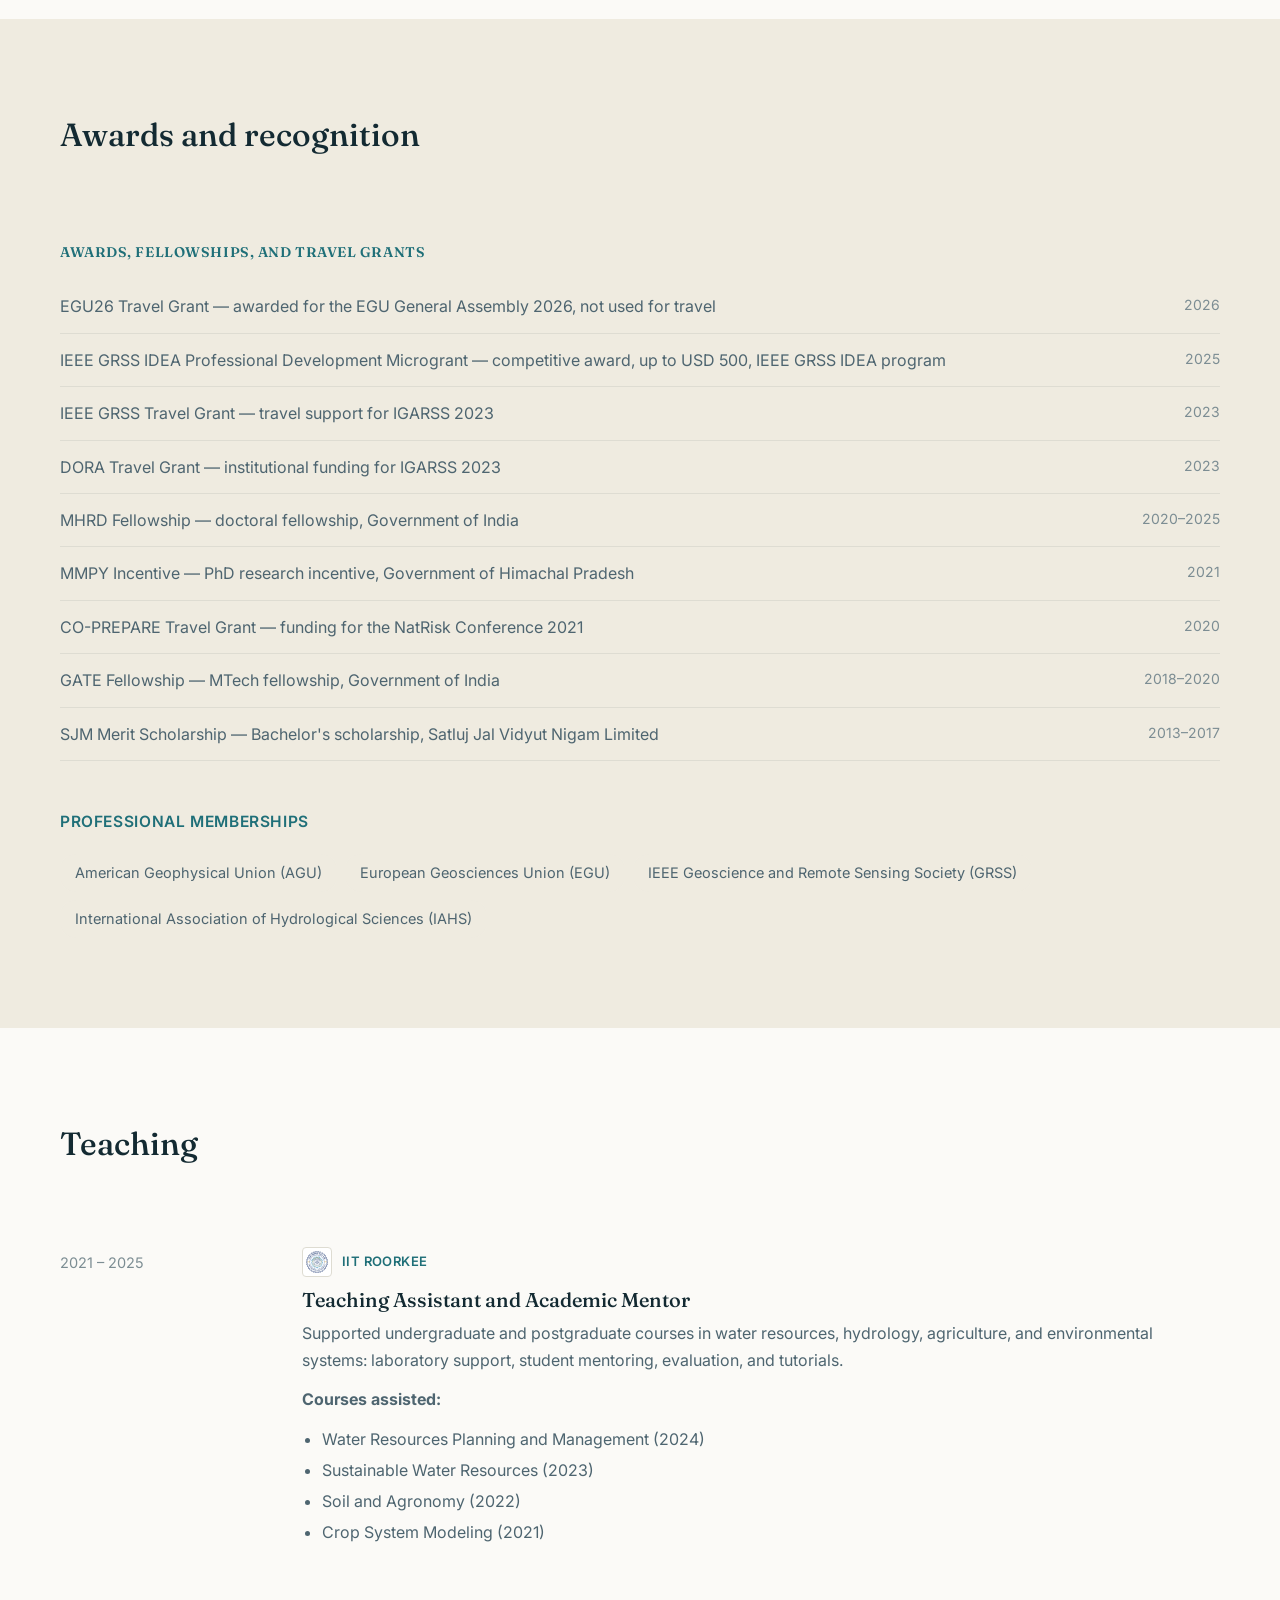
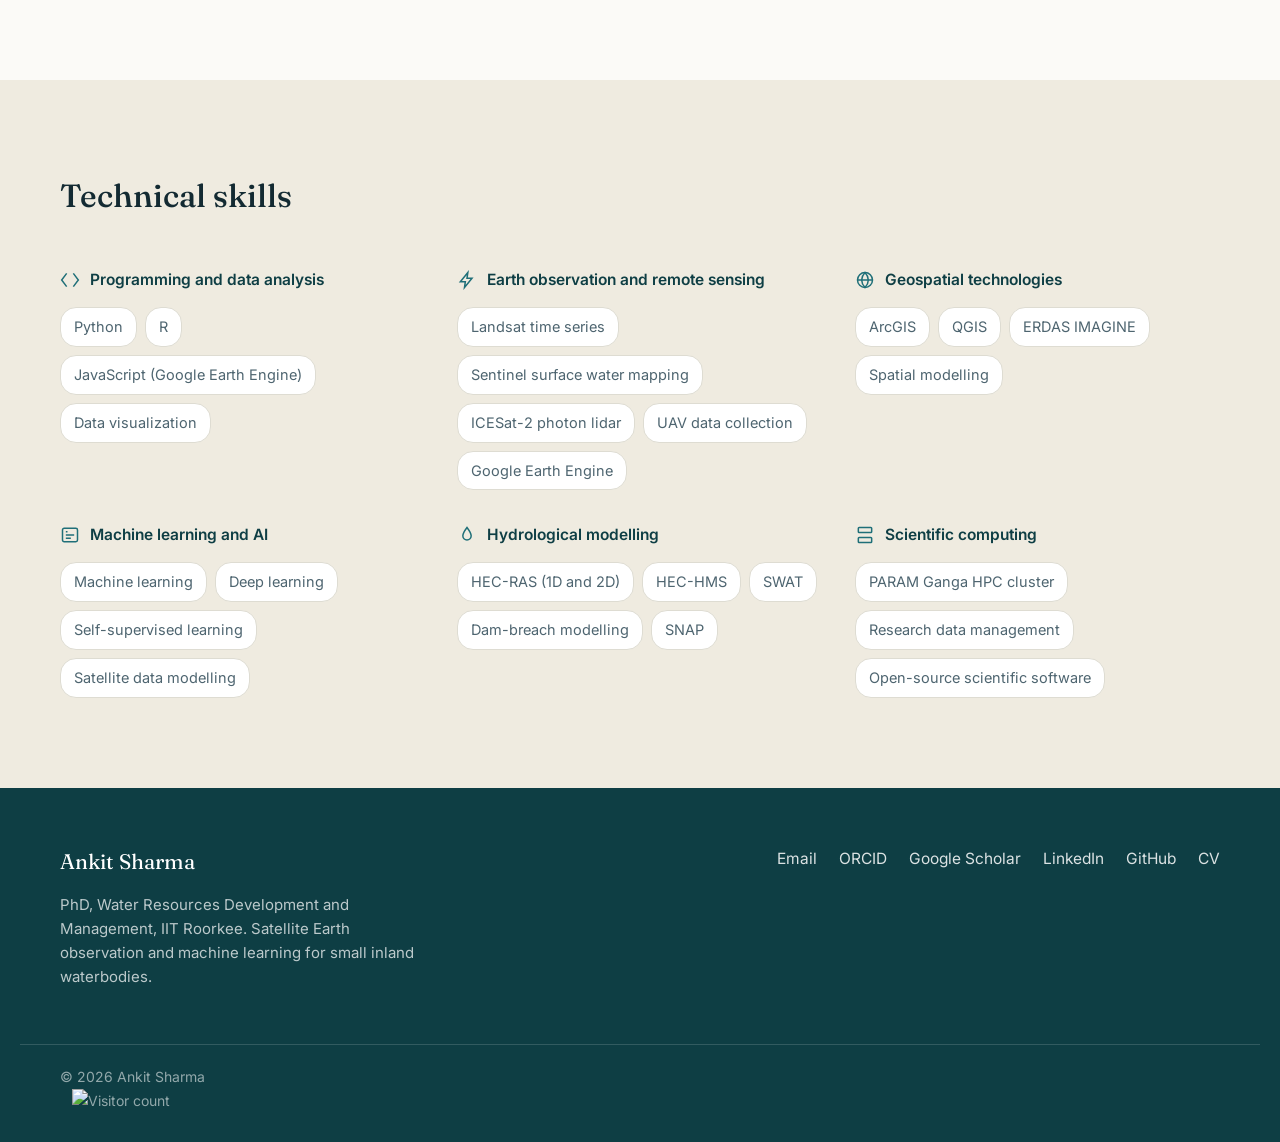
==== commit c322f3f3: "Bold author name, shorten heading, enlarge Publications type Rename "Peer-reviewed journal articles"" ====
--- a/index.html
+++ b/index.html
@@ -196,33 +196,33 @@
   </div>
 
   <div class="pub-group">
-    <h4>Peer-reviewed journal articles</h4>
+    <h4>Peer-reviewed articles</h4>
     <ol class="pub-list">
-      <li>Sharma, A., &amp; Ilampooranan, I. (2026). <b>Small and medium-sized inland waterbodies: Water volume predictions and flood implications.</b> <i>Water Resources Research</i>, 62(1), e2024WR038283. <a href="https://doi.org/10.1029/2024WR038283" target="_blank">DOI</a></li>
-      <li>Sharma, A., Narayanan, M., &amp; Ilampooranan, I. (2026). <b>An automated data efficient morphometric approach to define global lentic and lotic inland waters.</b> <i>Water Resources Research</i>, 62(1), e2025WR040137. <a href="https://doi.org/10.1029/2025WR040137" target="_blank">DOI</a></li>
-      <li>Sharma, A., &amp; Ilampooranan, I. (2023). <b>Mapping and monitoring inland water bodies: A case study of Madurai, Tamil Nadu.</b> <i>IEEE International Geoscience and Remote Sensing Symposium (IGARSS 2023)</i>. <a href="https://doi.org/10.1109/IGARSS52108.2023.10283063" target="_blank">DOI</a></li>
+      <li><b>Sharma, A.</b>, &amp; Ilampooranan, I. (2026). <b>Small and medium-sized inland waterbodies: Water volume predictions and flood implications.</b> <i>Water Resources Research</i>, 62(1), e2024WR038283. <a href="https://doi.org/10.1029/2024WR038283" target="_blank">DOI</a></li>
+      <li><b>Sharma, A.</b>, Narayanan, M., &amp; Ilampooranan, I. (2026). <b>An automated data efficient morphometric approach to define global lentic and lotic inland waters.</b> <i>Water Resources Research</i>, 62(1), e2025WR040137. <a href="https://doi.org/10.1029/2025WR040137" target="_blank">DOI</a></li>
+      <li><b>Sharma, A.</b>, &amp; Ilampooranan, I. (2023). <b>Mapping and monitoring inland water bodies: A case study of Madurai, Tamil Nadu.</b> <i>IEEE International Geoscience and Remote Sensing Symposium (IGARSS 2023)</i>. <a href="https://doi.org/10.1109/IGARSS52108.2023.10283063" target="_blank">DOI</a></li>
     </ol>
   </div>
 
   <div class="pub-group">
     <h4>Book chapter</h4>
     <ol class="pub-list">
-      <li>Narayanan, M., Sharma, A., &amp; Ilampooranan, I. (2025). <b>Precision agriculture and water management in India: Artificial intelligence for climate action.</b> In <i>Integrated Land and Water Resource Management for Sustainable Agriculture</i>. Springer Nature. <a href="https://doi.org/10.1007/978-981-97-9796-7_2" target="_blank">DOI</a></li>
+      <li>Narayanan, M., <b>Sharma, A.</b>, &amp; Ilampooranan, I. (2025). <b>Precision agriculture and water management in India: Artificial intelligence for climate action.</b> In <i>Integrated Land and Water Resource Management for Sustainable Agriculture</i>. Springer Nature. <a href="https://doi.org/10.1007/978-981-97-9796-7_2" target="_blank">DOI</a></li>
     </ol>
   </div>
 
   <div class="pub-group">
     <h4>Conference presentations and abstracts</h4>
     <ol class="pub-list">
-      <li>Sharma, A., Narayanan, M., &amp; Ilampooranan, I. (2026). An automated morphometric approach for global lentic and lotic classification of inland waters. <i>EGU General Assembly 2026</i>.</li>
-      <li>Sharma, A., &amp; Ilampooranan, I. (2025). Declining water storage in small and medium inland waterbodies of Chennai: Implications for mitigating flood risks. <i>IAHS Scientific Assembly 2025</i>.</li>
-      <li>Sharma, A., &amp; Ilampooranan, I. (2024). Water volume prediction and flood implications of small and medium inland waterbodies (Abstract H06-85). <i>AGU Fall Meeting 2024</i>.</li>
-      <li>Sharma, A., Narayanan, M., &amp; Ilampooranan, I. (2024). Advancing inland waterbody mapping with self-supervised machine learning (Abstract 16879). <i>EGU General Assembly 2024</i>.</li>
-      <li>Narayanan, M., Sharma, A., &amp; Ilampooranan, I. (2024). Rice production links to methane emissions: Insights from mapping rice areas and yields using self-supervision (Abstract GC34E-04). <i>AGU Fall Meeting 2024</i>.</li>
-      <li>Narayanan, M., Sharma, A., &amp; Ilampooranan, I. (2024). Self-supervised learning for mapping rice areas reduces the need for field surveys (Abstract 16460). <i>EGU General Assembly 2024</i>.</li>
-      <li>Sharma, A., Narayanan, M., &amp; Ilampooranan, I. (2023). Beyond manual labeling: A self-supervised framework for mapping inland water bodies (Abstract H52G 07). <i>AGU Fall Meeting 2023</i>.</li>
-      <li>Sharma, A., Narayanan, M., &amp; Ilampooranan, I. (2022). Augmenting data in scarce regions helps accurately upscale the water volume of inland waterbodies (Abstract PA0289). <i>67th Congress of ISTAM</i>.</li>
-      <li>Sharma, A., Vijay, S., &amp; Ilampooranan, I. (2021). Glacial lake bathymetry derived from ICESat-2 and multispectral satellite images: A case study on Tso Lhamo Lake, Sikkim Himalaya. <i>Second International Conference on Natural Hazards and Risks in a Changing World 2021</i>.</li>
+      <li><b>Sharma, A.</b>, Narayanan, M., &amp; Ilampooranan, I. (2026). An automated morphometric approach for global lentic and lotic classification of inland waters. <i>EGU General Assembly 2026</i>.</li>
+      <li><b>Sharma, A.</b>, &amp; Ilampooranan, I. (2025). Declining water storage in small and medium inland waterbodies of Chennai: Implications for mitigating flood risks. <i>IAHS Scientific Assembly 2025</i>.</li>
+      <li><b>Sharma, A.</b>, &amp; Ilampooranan, I. (2024). Water volume prediction and flood implications of small and medium inland waterbodies (Abstract H06-85). <i>AGU Fall Meeting 2024</i>.</li>
+      <li><b>Sharma, A.</b>, Narayanan, M., &amp; Ilampooranan, I. (2024). Advancing inland waterbody mapping with self-supervised machine learning (Abstract 16879). <i>EGU General Assembly 2024</i>.</li>
+      <li>Narayanan, M., <b>Sharma, A.</b>, &amp; Ilampooranan, I. (2024). Rice production links to methane emissions: Insights from mapping rice areas and yields using self-supervision (Abstract GC34E-04). <i>AGU Fall Meeting 2024</i>.</li>
+      <li>Narayanan, M., <b>Sharma, A.</b>, &amp; Ilampooranan, I. (2024). Self-supervised learning for mapping rice areas reduces the need for field surveys (Abstract 16460). <i>EGU General Assembly 2024</i>.</li>
+      <li><b>Sharma, A.</b>, Narayanan, M., &amp; Ilampooranan, I. (2023). Beyond manual labeling: A self-supervised framework for mapping inland water bodies (Abstract H52G 07). <i>AGU Fall Meeting 2023</i>.</li>
+      <li><b>Sharma, A.</b>, Narayanan, M., &amp; Ilampooranan, I. (2022). Augmenting data in scarce regions helps accurately upscale the water volume of inland waterbodies (Abstract PA0289). <i>67th Congress of ISTAM</i>.</li>
+      <li><b>Sharma, A.</b>, Vijay, S., &amp; Ilampooranan, I. (2021). Glacial lake bathymetry derived from ICESat-2 and multispectral satellite images: A case study on Tso Lhamo Lake, Sikkim Himalaya. <i>Second International Conference on Natural Hazards and Risks in a Changing World 2021</i>.</li>
     </ol>
   </div>
 
--- a/assets/css/style.css
+++ b/assets/css/style.css
@@ -215,15 +215,15 @@
 ========================================================== */
 .pub-group{max-width:var(--maxw);margin:0 auto;padding:0 40px;}
 .pub-group + .pub-group{margin-top:48px;}
-.pub-group h4{font-size:14px;letter-spacing:.04em;text-transform:uppercase;color:var(--teal);font-weight:600;font-family:'Inter',sans-serif;margin-bottom:20px;}
+.pub-group h4{font-size:15.5px;letter-spacing:.04em;text-transform:uppercase;color:var(--teal);font-weight:600;font-family:'Inter',sans-serif;margin-bottom:20px;}
 .pub-list{list-style:none;counter-reset:pub;}
 .pub-list li{
-  counter-increment:pub;position:relative;padding:17px 0 17px 36px;
-  border-bottom:1px solid var(--line);font-size:16.5px;line-height:1.6;color:var(--ink);
+  counter-increment:pub;position:relative;padding:18px 0 18px 38px;
+  border-bottom:1px solid var(--line);font-size:19px;line-height:1.65;color:var(--ink);
 }
 .pub-list li::before{
-  content:counter(pub);position:absolute;left:0;top:18px;font-size:13px;color:var(--teal);
-  font-weight:600;width:24px;
+  content:counter(pub);position:absolute;left:0;top:19px;font-size:14px;color:var(--teal);
+  font-weight:600;width:26px;
 }
 .pub-list li:last-child{border-bottom:none;}
 .pub-list b{font-weight:600;}
@@ -234,9 +234,9 @@
 }
 .data-grid{display:grid;grid-template-columns:repeat(2,1fr);gap:20px;}
 .data-item{background:var(--white);border:1px solid var(--line);border-radius:10px;padding:18px 20px;}
-.data-item h5{font-size:16px;font-weight:600;font-family:'Inter',sans-serif;margin:0 0 8px;}
-.data-item p{font-size:15px;line-height:1.6;color:var(--ink-soft);margin:0 0 10px;}
-.data-item a{font-size:14.5px;font-weight:600;}
+.data-item h5{font-size:18px;font-weight:600;font-family:'Inter',sans-serif;margin:0 0 8px;}
+.data-item p{font-size:17px;line-height:1.6;color:var(--ink-soft);margin:0 0 10px;}
+.data-item a{font-size:16px;font-weight:600;}
 
 @media (max-width:700px){
   .data-grid{grid-template-columns:1fr;}
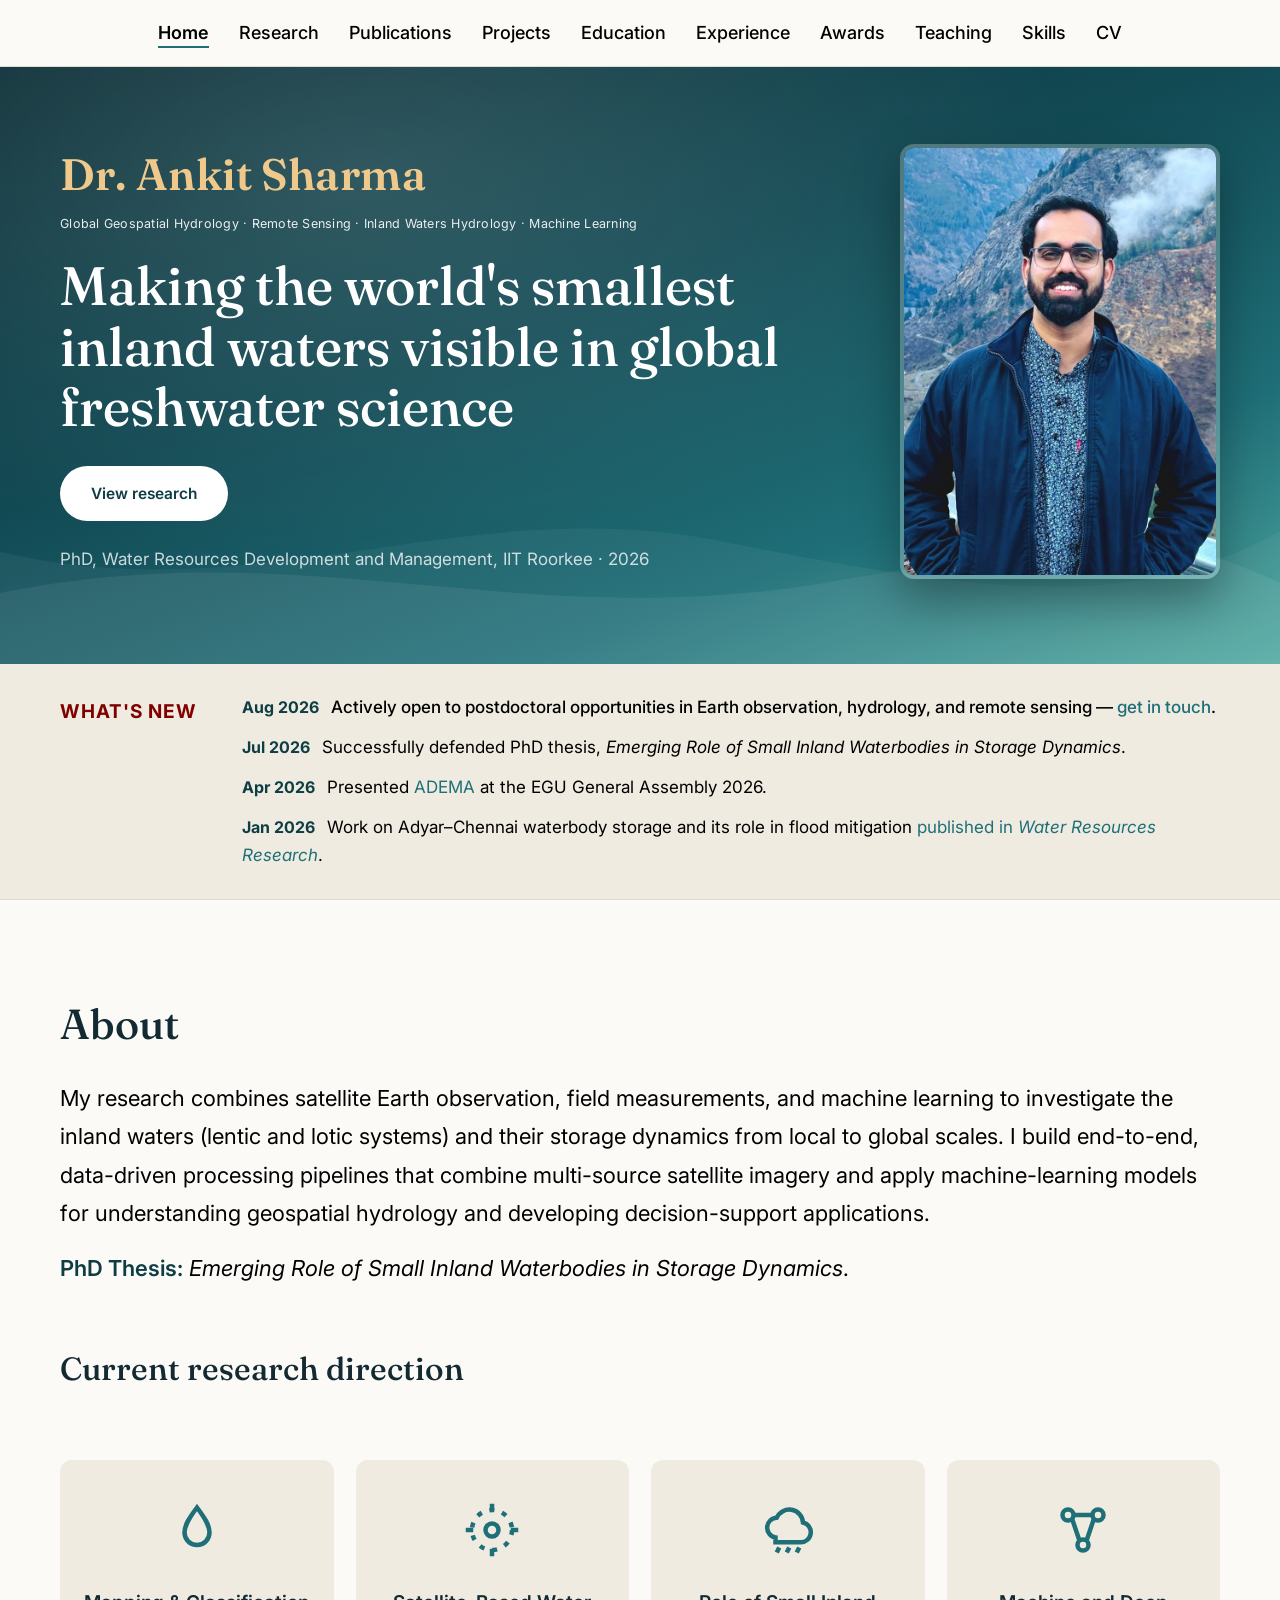
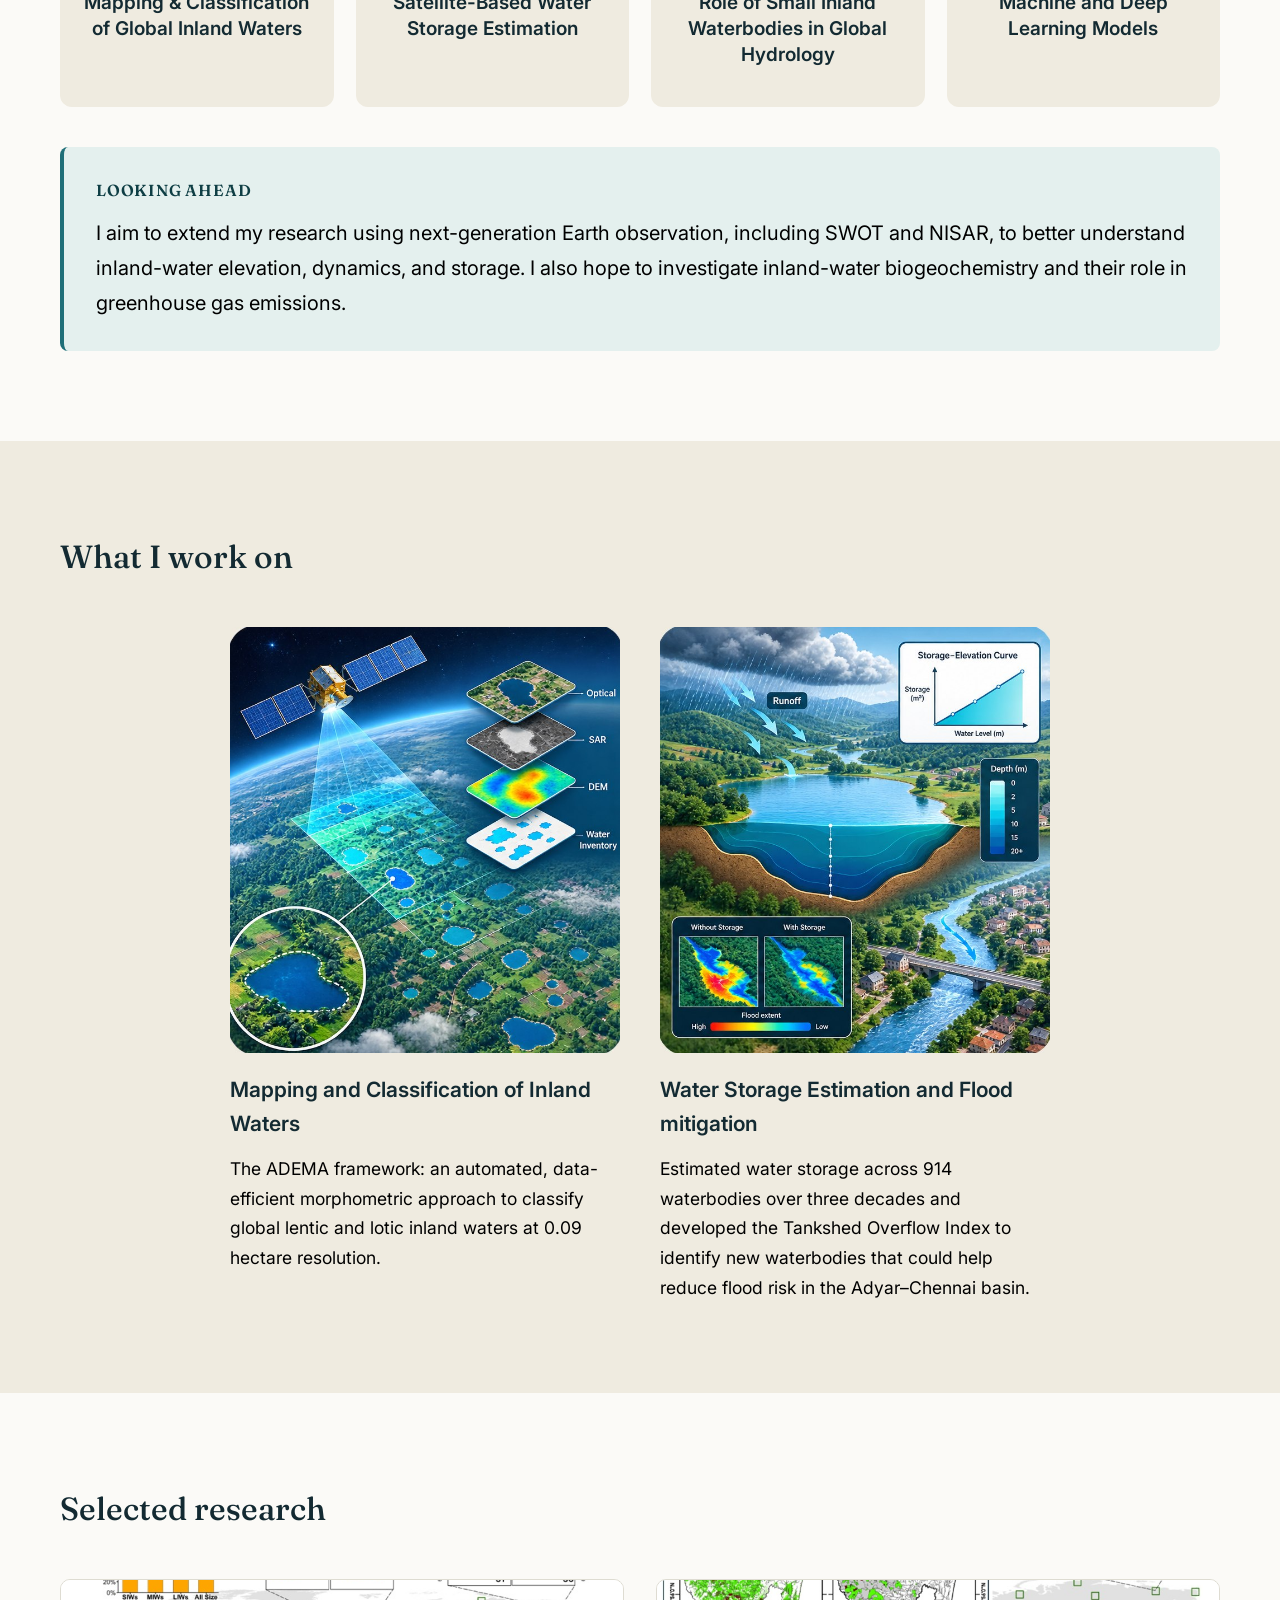
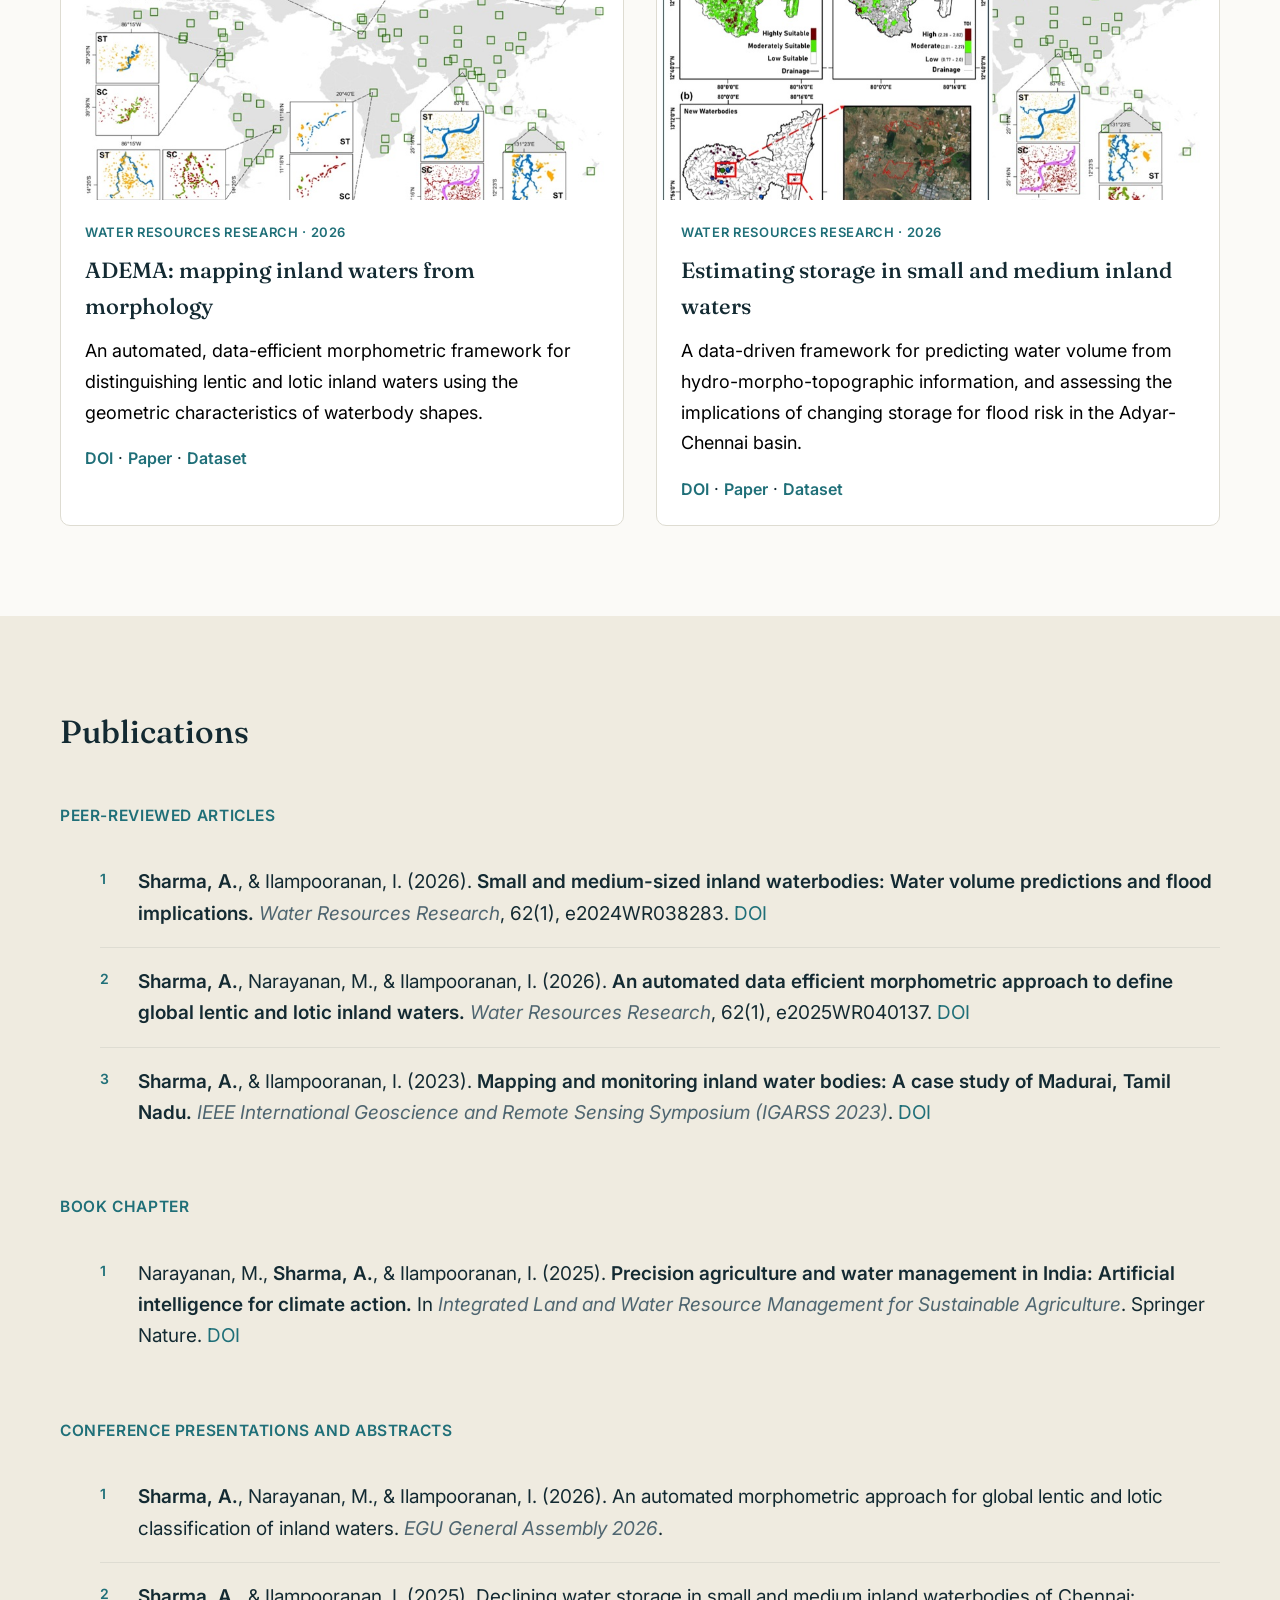
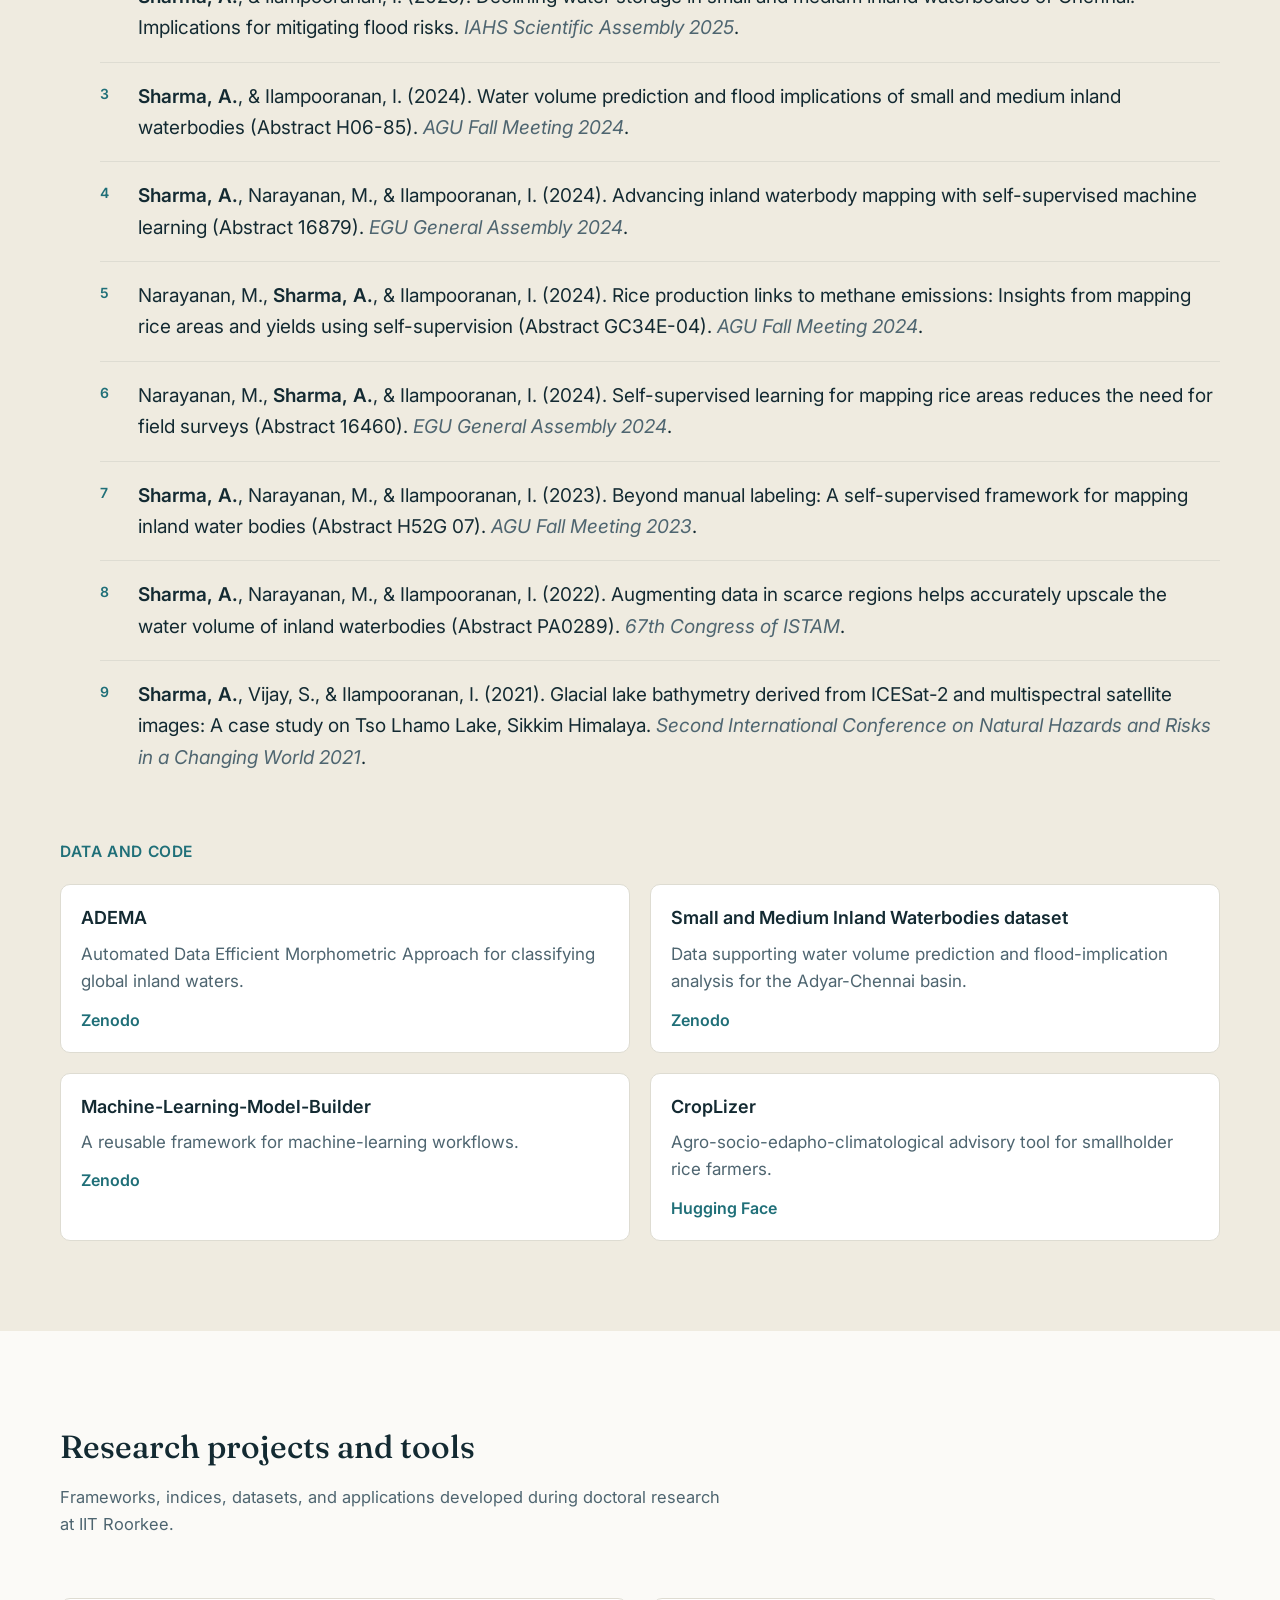
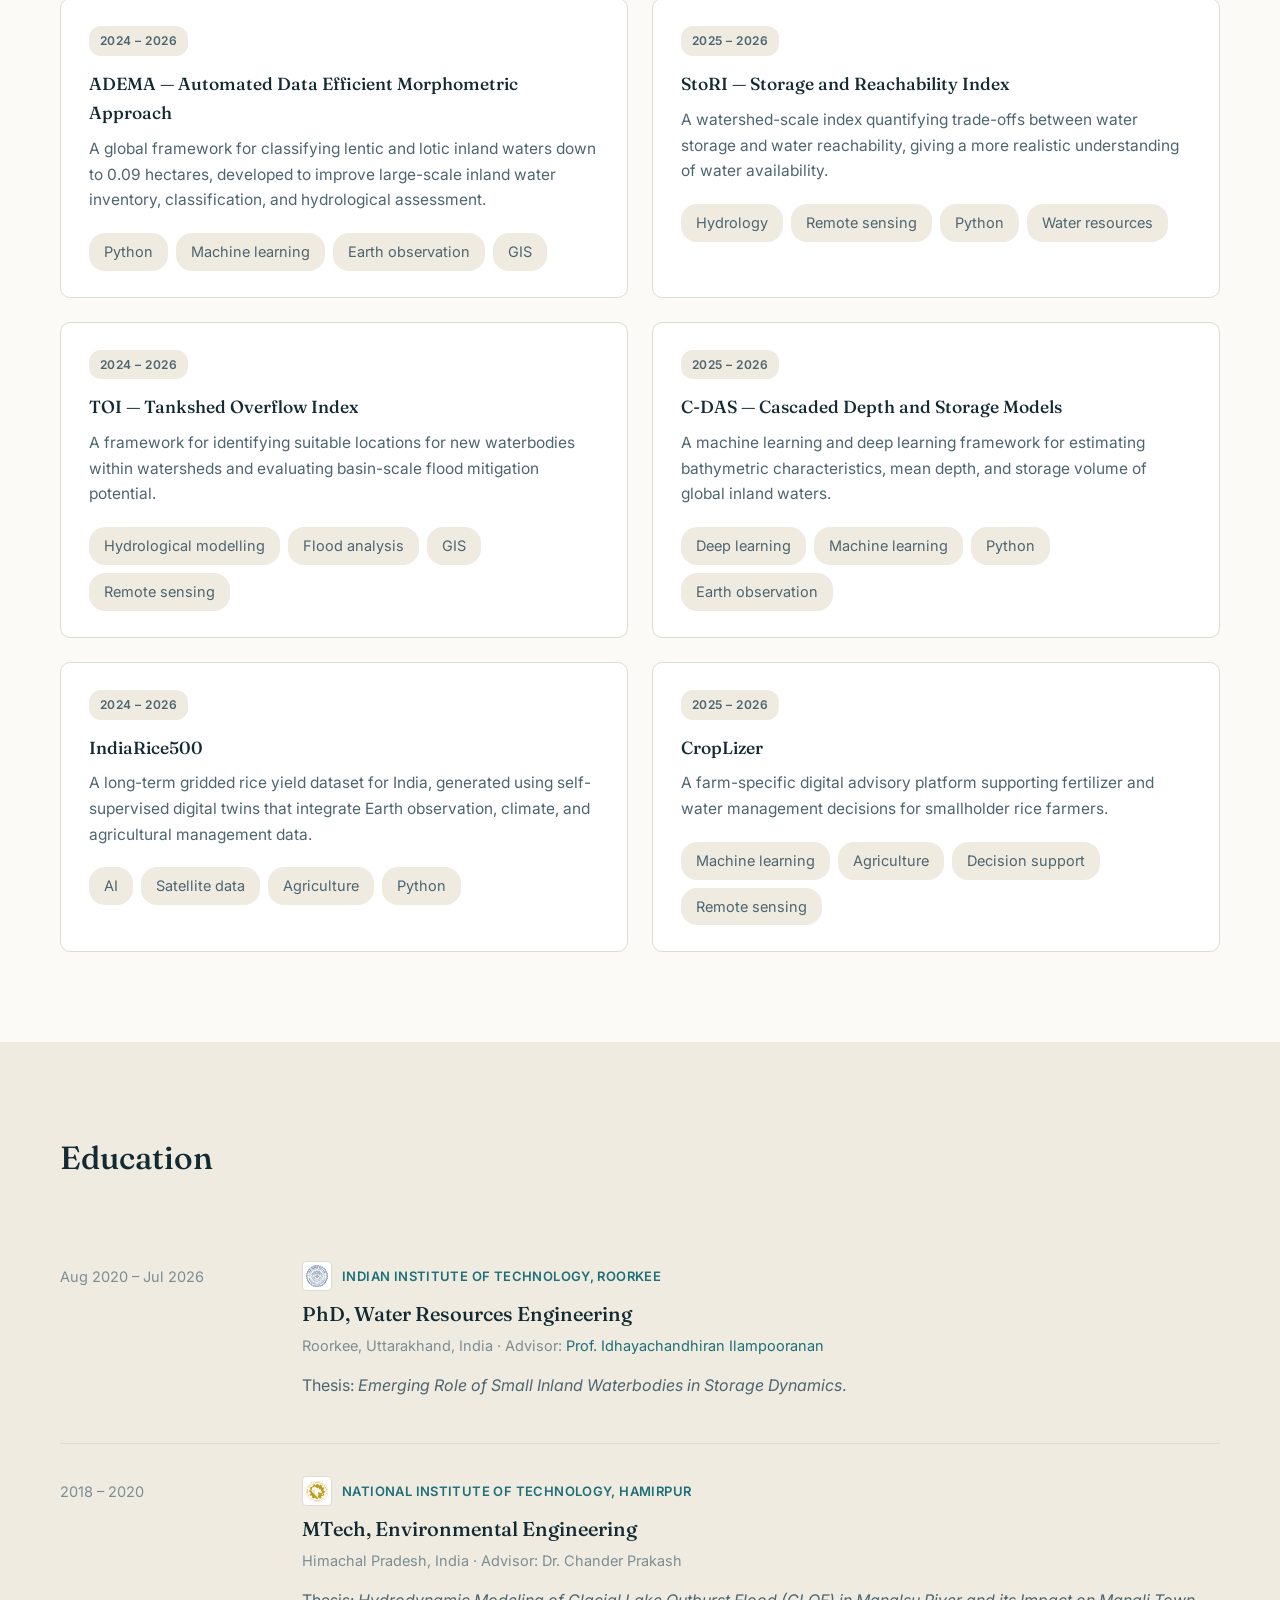
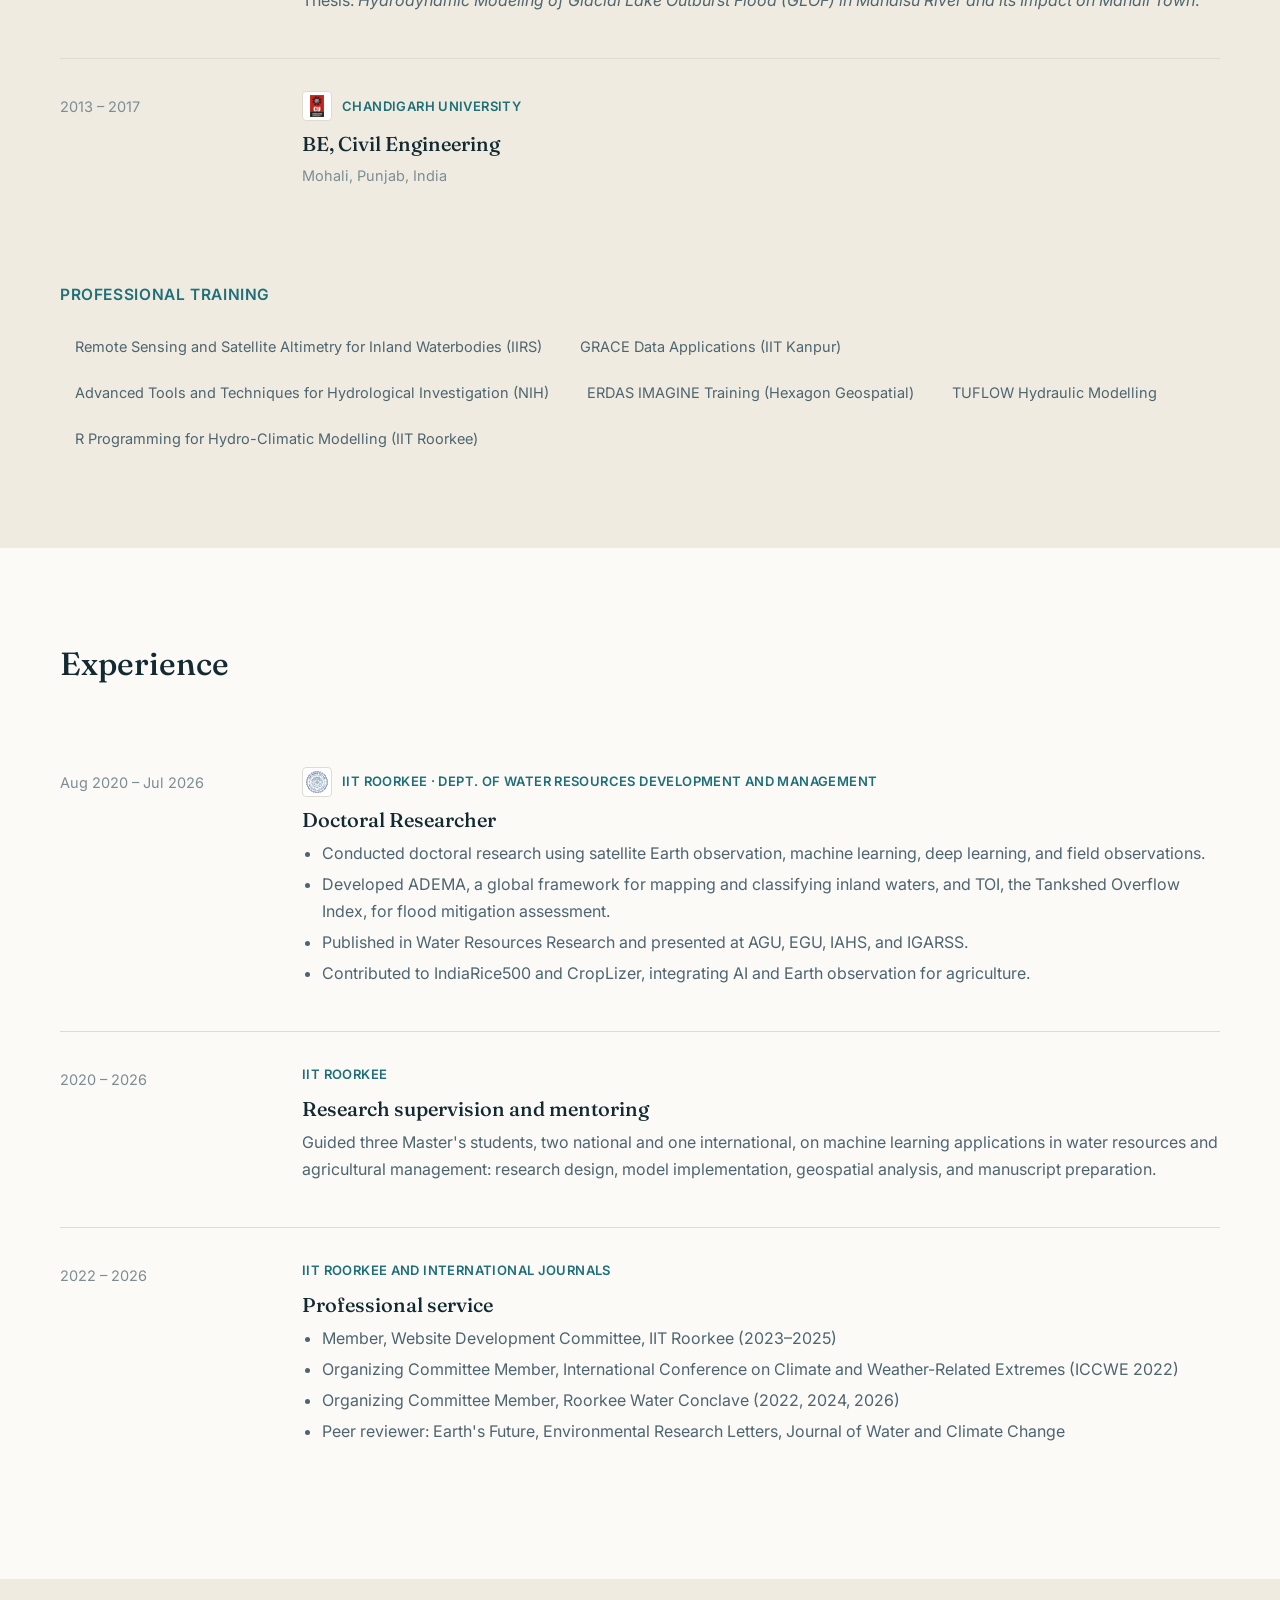
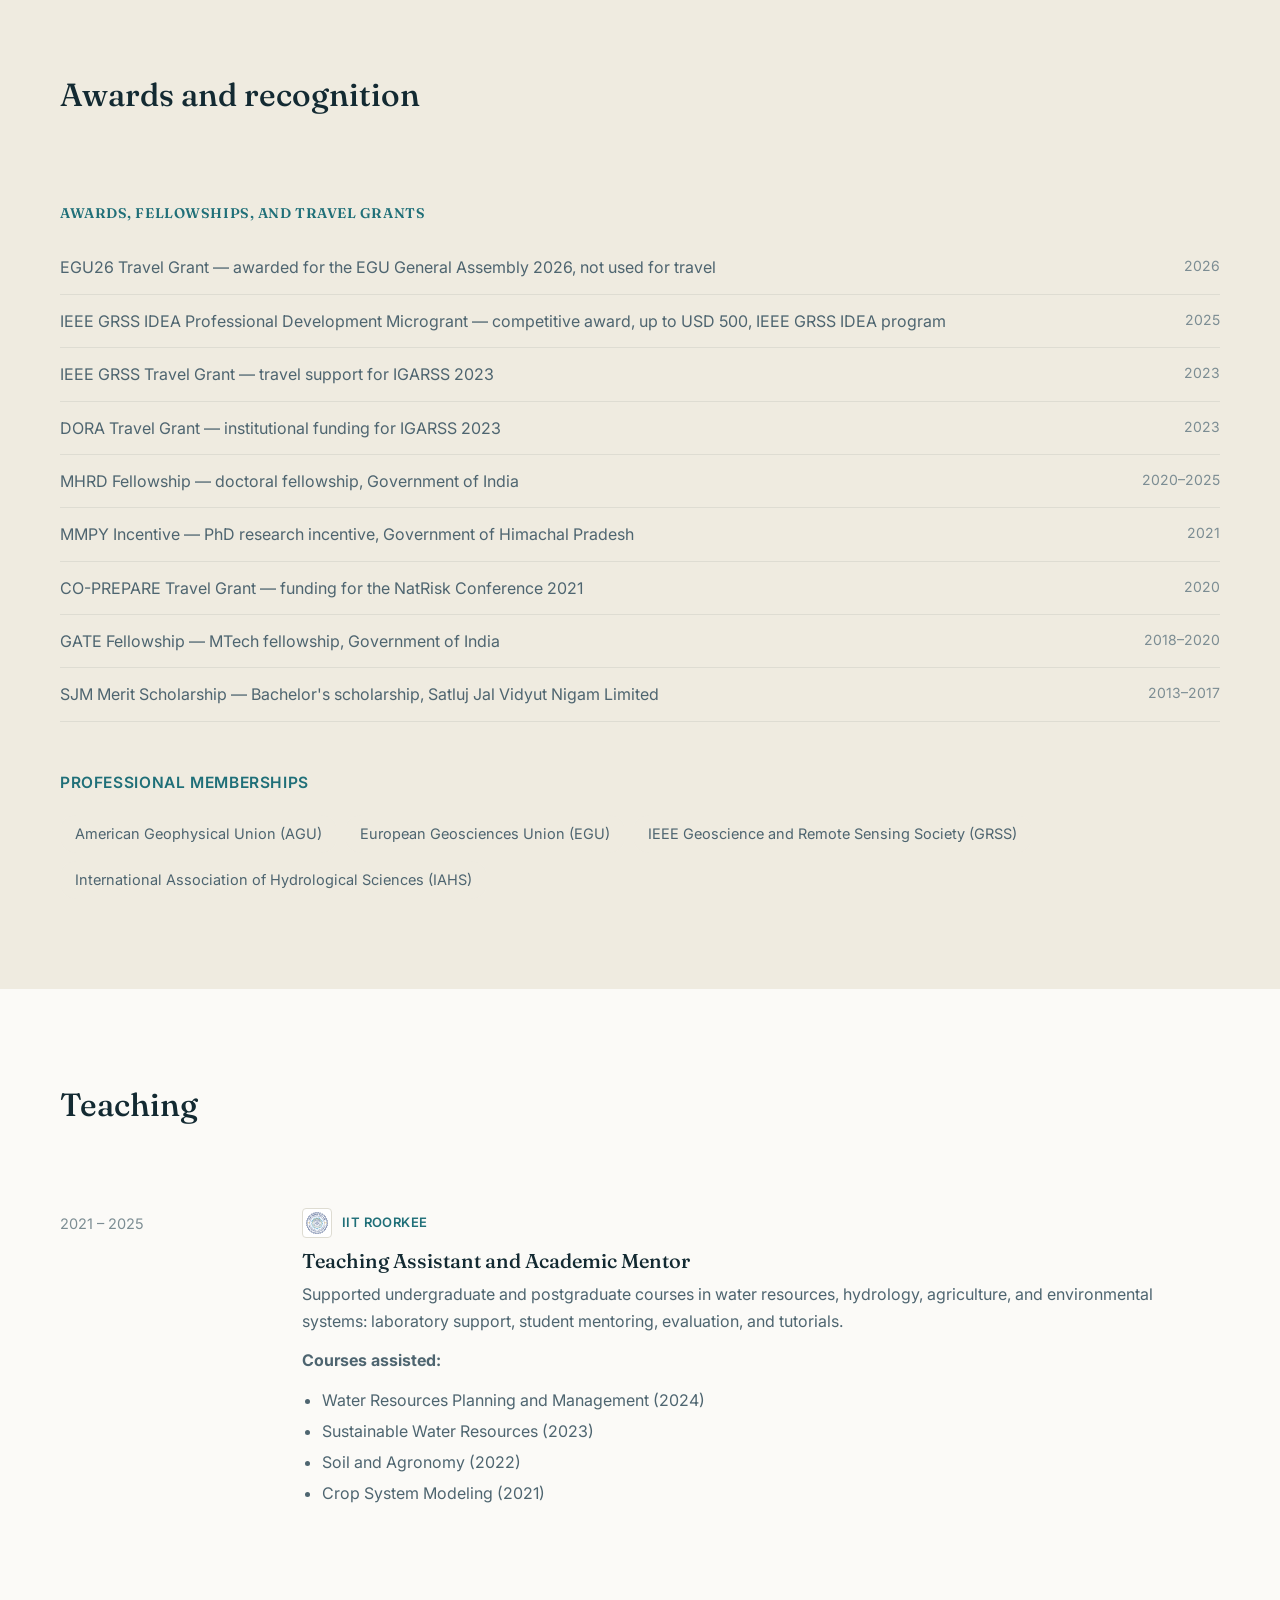
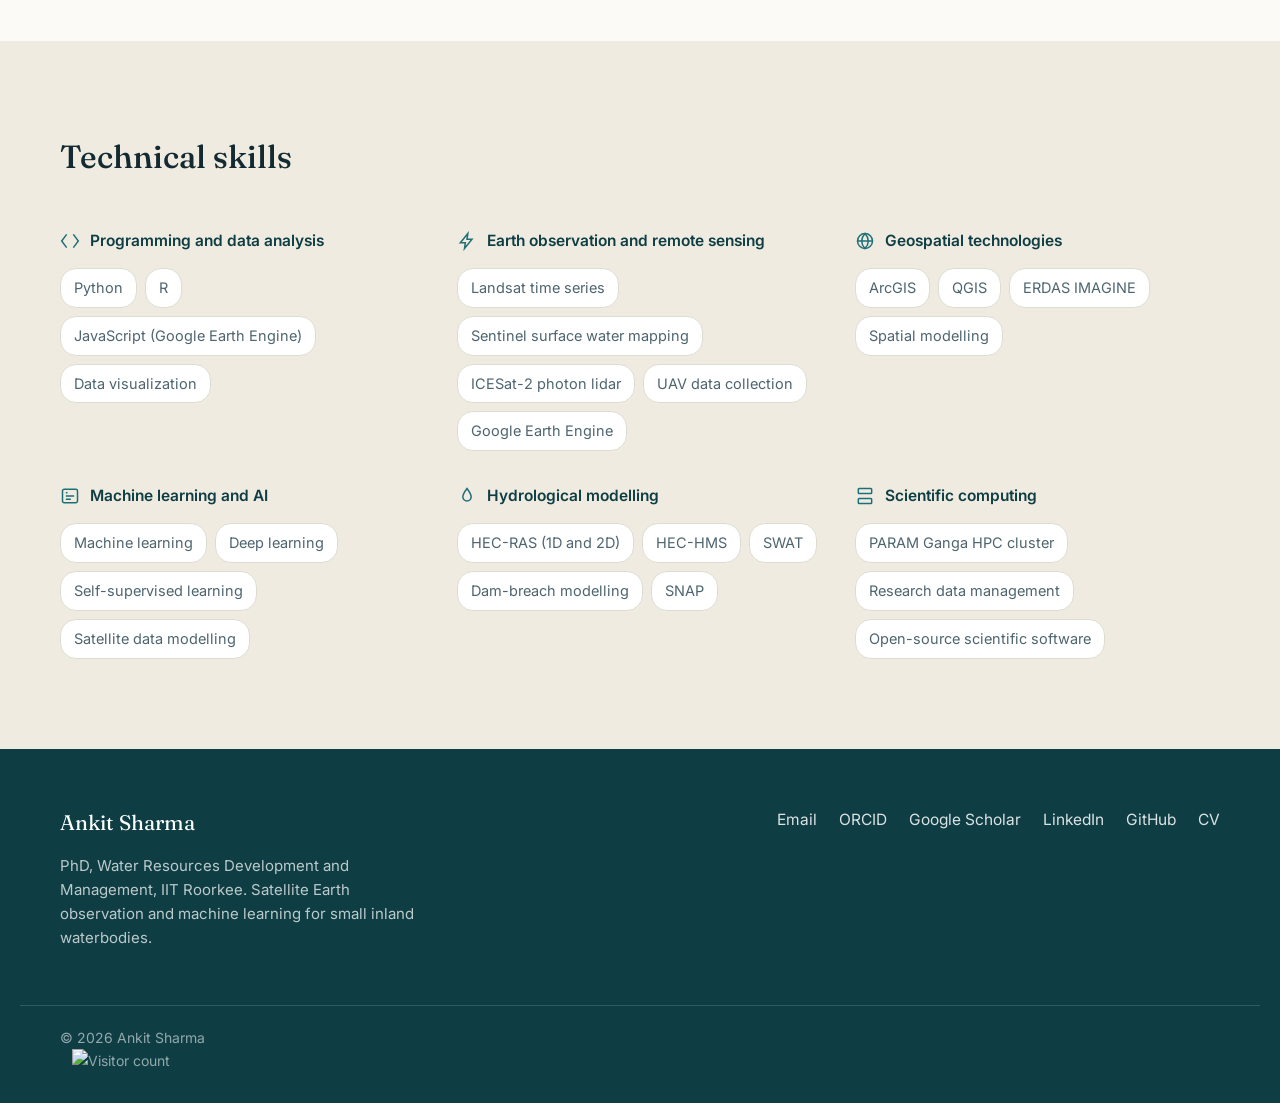
==== commit 7181413a: "Merge About into research-direction, enlarge headings, trim cards to 4 Merge the About section and C" ====
--- a/index.html
+++ b/index.html
@@ -83,7 +83,7 @@
 <section class="section-pad bg-paper">
   <div class="about">
     <div class="about-body">
-      <h2 style="font-size:30px;margin-bottom:16px;">About</h2>
+      <h2 class="about-heading">About</h2>
       <p>
         My research combines satellite Earth observation, field measurements, and machine
         learning to investigate the inland waters (lentic and lotic systems) and their
@@ -93,41 +93,30 @@
         applications.
       </p>
       <p>
-        Thesis: <i>Emerging Role of Small Inland Waterbodies in Storage Dynamics</i>.
+        <span class="thesis-label">PhD Thesis:</span> <i>Emerging Role of Small Inland Waterbodies in Storage Dynamics</i>.
       </p>
     </div>
   </div>
-</section>
-
-<section class="section-pad bg-paper">
-  <div class="section-head">
-    <h3>Current research direction</h3>
+
+  <div class="section-head direction-head">
+    <h3 class="about-heading">Current research direction</h3>
   </div>
   <div class="direction-grid">
     <div class="direction-card">
       <svg class="direction-icon" viewBox="0 0 24 24" fill="none" stroke="currentColor" stroke-width="1.8"><path d="M12 3c3 4 5 7 5 10a5 5 0 0 1-10 0c0-3 2-6 5-10z"/></svg>
-      <h4>Small waterbodies &amp; global storage</h4>
-      <p>Quantifying the contribution of tiny and small waterbodies to global and regional water storage.</p>
+      <h4>Mapping &amp; Classification of Global Inland Waters</h4>
     </div>
     <div class="direction-card">
       <svg class="direction-icon" viewBox="0 0 24 24" fill="none" stroke="currentColor" stroke-width="1.8"><circle cx="12" cy="12" r="2.6"/><circle cx="12" cy="12" r="8" stroke-dasharray="2 3.2"/><path d="M12 1.5v3M12 19.5v3M1.5 12h3M19.5 12h3"/></svg>
-      <h4>Satellite-based monitoring</h4>
-      <p>Combining optical and SAR observations for detecting and monitoring inland waterbodies.</p>
-    </div>
-    <div class="direction-card">
-      <svg class="direction-icon" viewBox="0 0 24 24" fill="none" stroke="currentColor" stroke-width="1.8"><path d="M4 12a8 5 0 0 0 16 0"/><path d="M8 3.5v4M12 3v5M16 3.5v4"/></svg>
-      <h4>Depth &amp; bathymetry estimation</h4>
-      <p>Developing approaches to estimate depth and storage for waterbodies without conventional surveys.</p>
+      <h4>Satellite-Based Water Storage Estimation</h4>
     </div>
     <div class="direction-card">
       <svg class="direction-icon" viewBox="0 0 24 24" fill="none" stroke="currentColor" stroke-width="1.8"><path d="M7 15a4 4 0 0 1 .5-7.94A5.5 5.5 0 0 1 18 9a4 4 0 0 1-1 7.9H7z"/><path d="M8.5 19L7.5 21M12.5 19l-1 2M16.5 19l-1 2"/></svg>
-      <h4>Hydrological roles of small reservoirs</h4>
-      <p>Understanding their role in flood buffering, water availability, and catchment hydrology.</p>
+      <h4>Role of Small Inland Waterbodies in Global Hydrology</h4>
     </div>
     <div class="direction-card">
       <svg class="direction-icon" viewBox="0 0 24 24" fill="none" stroke="currentColor" stroke-width="1.8"><circle cx="6" cy="6" r="2.2"/><circle cx="18" cy="6" r="2.2"/><circle cx="12" cy="18" r="2.2"/><path d="M7.7 7.7L10.5 16M16.3 7.7L13.5 16M8.6 6h6.8"/></svg>
-      <h4>Scalable methods &amp; machine learning</h4>
-      <p>Building reproducible, data-driven approaches that scale from local to global applications.</p>
+      <h4>Machine and Deep Learning Models</h4>
     </div>
   </div>
   <div class="looking-ahead">
--- a/assets/css/style.css
+++ b/assets/css/style.css
@@ -337,21 +337,18 @@
 /* ==========================================================
    Current research direction
 ========================================================== */
-.direction-grid{max-width:var(--maxw);margin:0 auto;padding:0 40px;display:grid;grid-template-columns:repeat(5,1fr);gap:20px;}
-.direction-card{background:var(--sand);border-radius:12px;padding:28px 20px;text-align:center;}
-.direction-icon{width:34px;height:34px;color:var(--teal);margin:0 auto 16px;}
-.direction-card h4{font-size:15.5px;font-family:'Inter',sans-serif;font-weight:600;color:var(--ink);margin:0 0 8px;line-height:1.3;}
-.direction-card p{font-size:14px;line-height:1.6;color:#000;margin:0;}
+.direction-head{margin-top:56px;}
+.direction-grid{max-width:var(--maxw);margin:0 auto;padding:0 40px;display:grid;grid-template-columns:repeat(4,1fr);gap:22px;}
+.direction-card{background:var(--sand);border-radius:12px;padding:40px 22px;text-align:center;}
+.direction-icon{width:60px;height:60px;color:var(--teal);margin:0 auto 22px;}
+.direction-card h4{font-size:19px;font-family:'Inter',sans-serif;font-weight:600;color:var(--ink);margin:0;line-height:1.35;}
 
 .looking-ahead{max-width:var(--maxw);margin:40px auto 0;padding:0 40px;}
-.looking-ahead-box{background:var(--teal-pale);border-left:4px solid var(--teal);border-radius:8px;padding:28px 30px;}
-.looking-ahead-box h4{font-size:13px;letter-spacing:.05em;text-transform:uppercase;color:var(--teal-deep);font-weight:600;margin:0 0 10px;}
-.looking-ahead-box p{font-size:16.5px;line-height:1.75;color:#000;margin:0;}
-
-@media (max-width:1100px){
-  .direction-grid{grid-template-columns:repeat(3,1fr);}
-}
-@media (max-width:700px){
+.looking-ahead-box{background:var(--teal-pale);border-left:4px solid var(--teal);border-radius:8px;padding:30px 32px;}
+.looking-ahead-box h4{font-size:16px;letter-spacing:.05em;text-transform:uppercase;color:var(--teal-deep);font-weight:600;margin:0 0 12px;}
+.looking-ahead-box p{font-size:20px;line-height:1.75;color:#000;margin:0;}
+
+@media (max-width:900px){
   .direction-grid{grid-template-columns:repeat(2,1fr);}
 }
 @media (max-width:480px){
@@ -362,7 +359,9 @@
    About / profile strip
 ========================================================== */
 .about{max-width:var(--maxw);margin:0 auto;padding:0 40px;}
-.about-body p{font-size:19px;line-height:1.75;color:#000;margin:0 0 16px;}
+.about-heading{font-size:42px;margin-bottom:20px;}
+.about-body p{font-size:22px;line-height:1.75;color:#000;margin:0 0 16px;}
+.thesis-label{color:var(--teal-deep);font-weight:600;}
 
 /* ==========================================================
    Footer
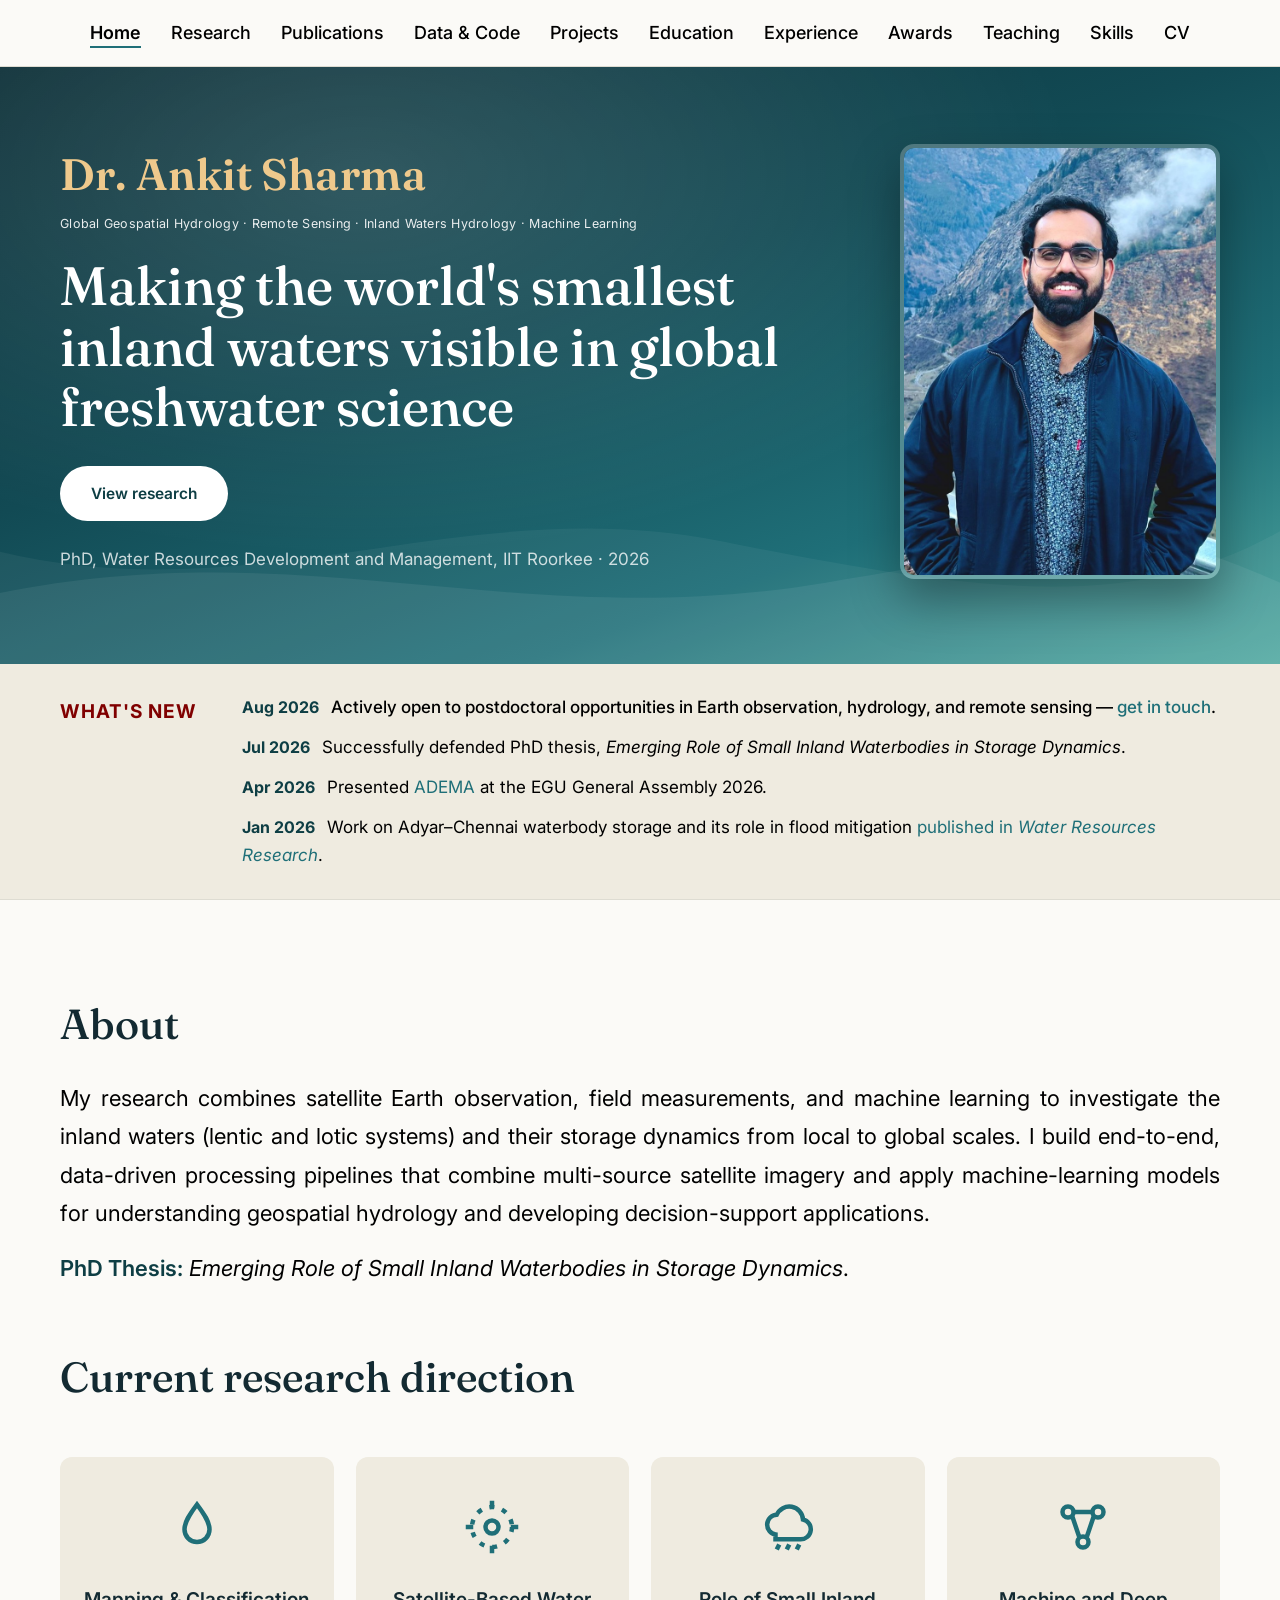
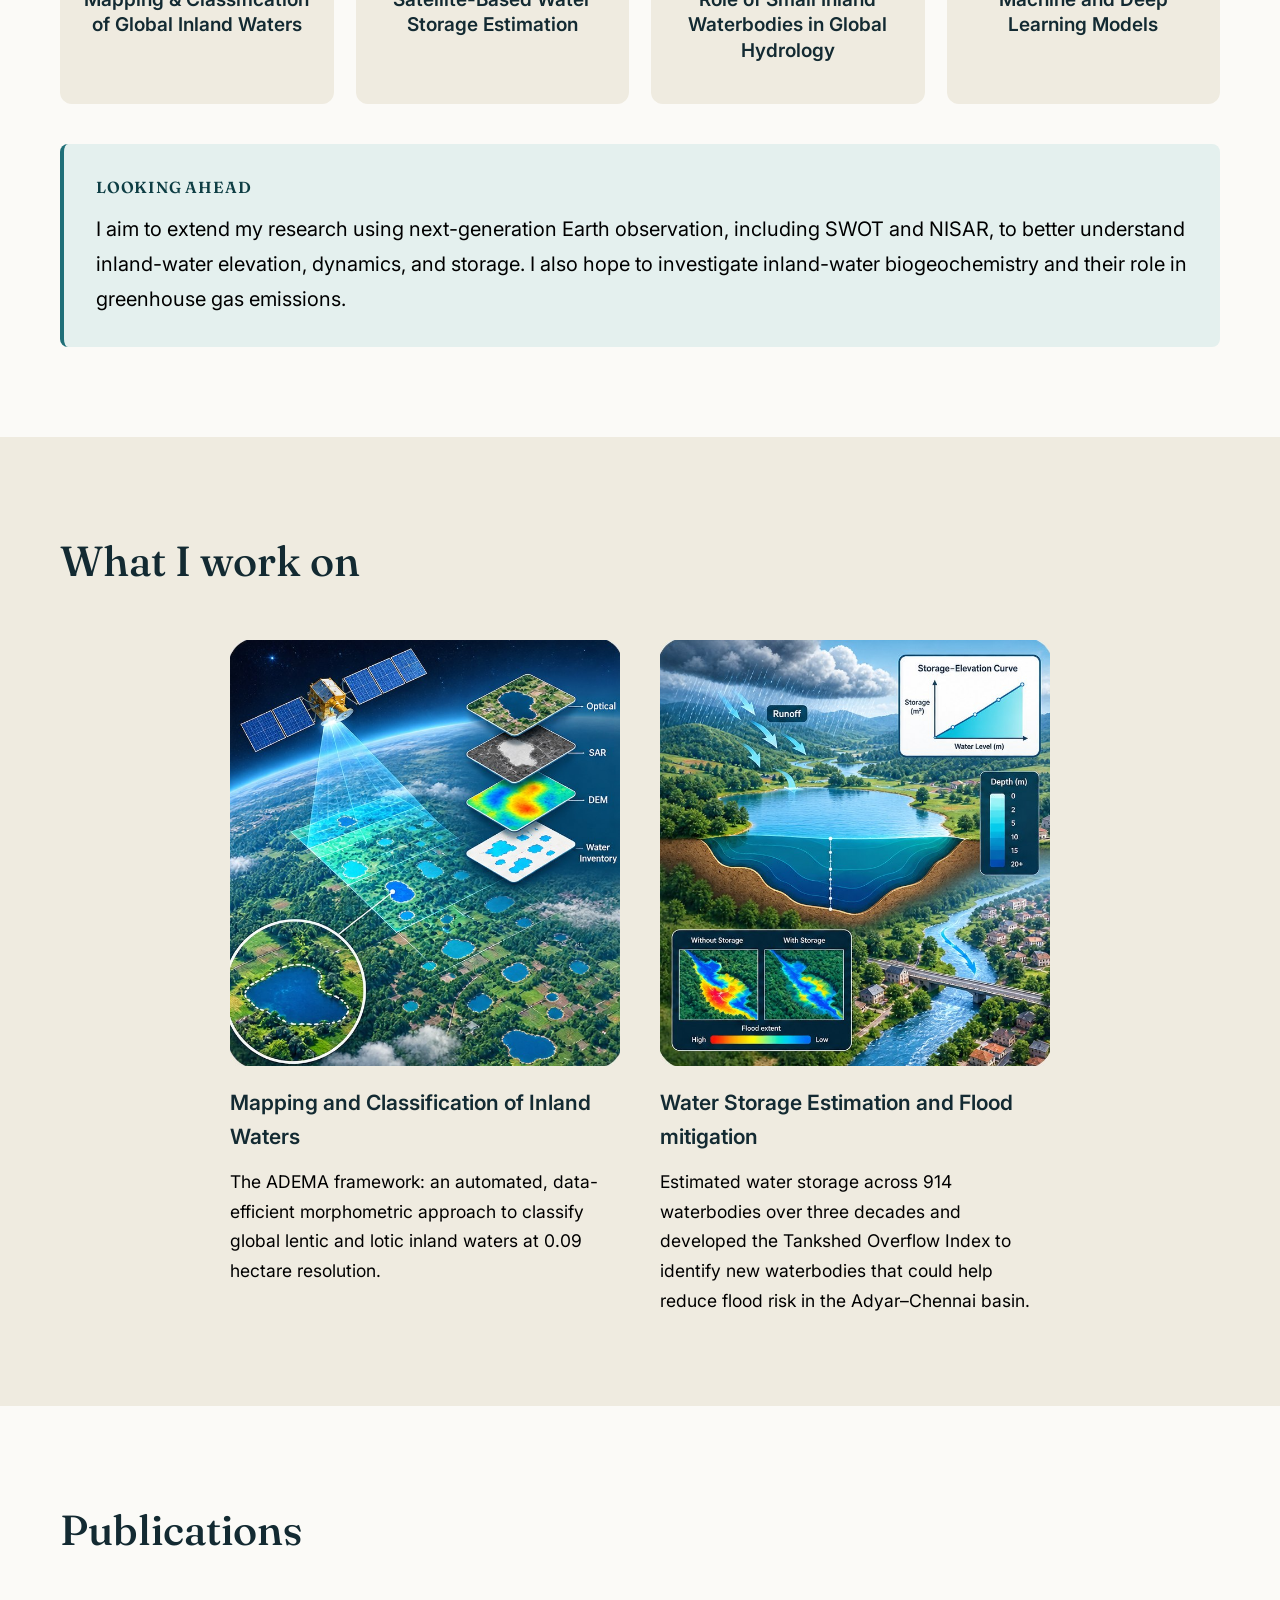
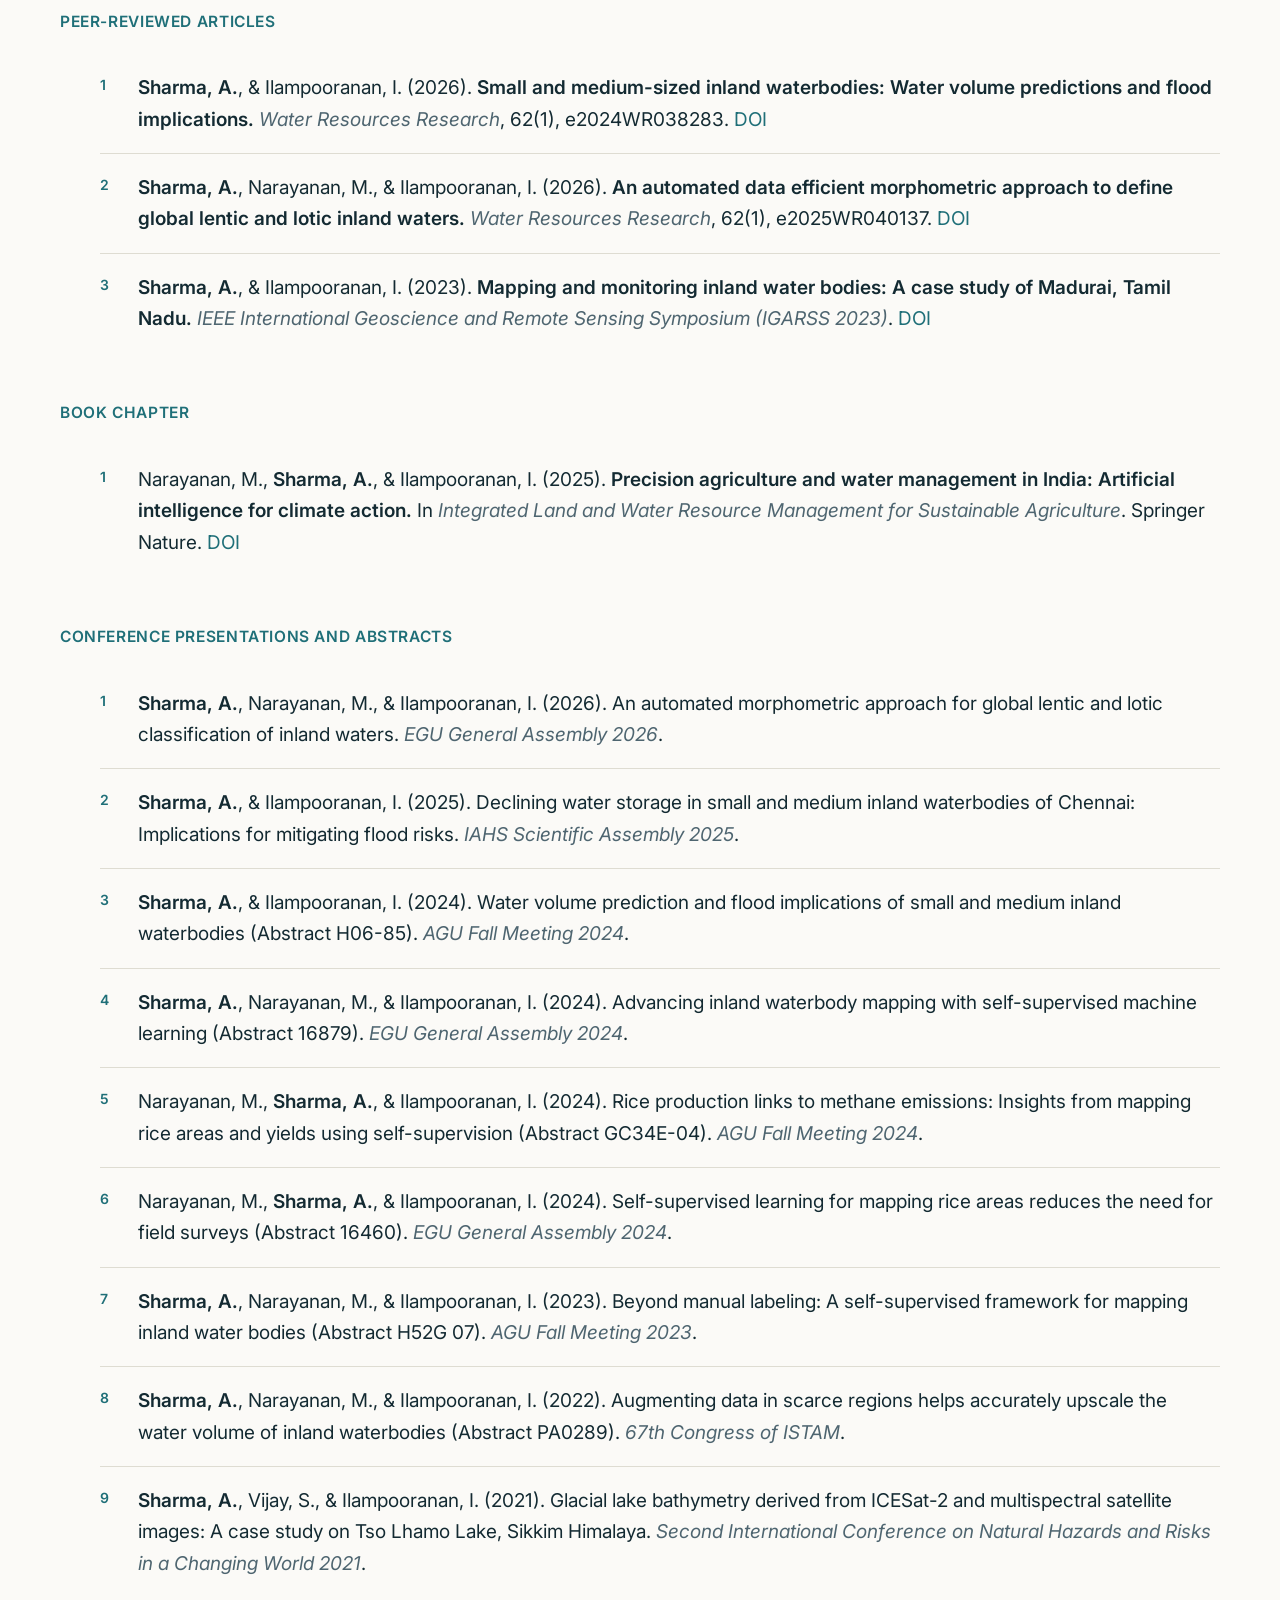
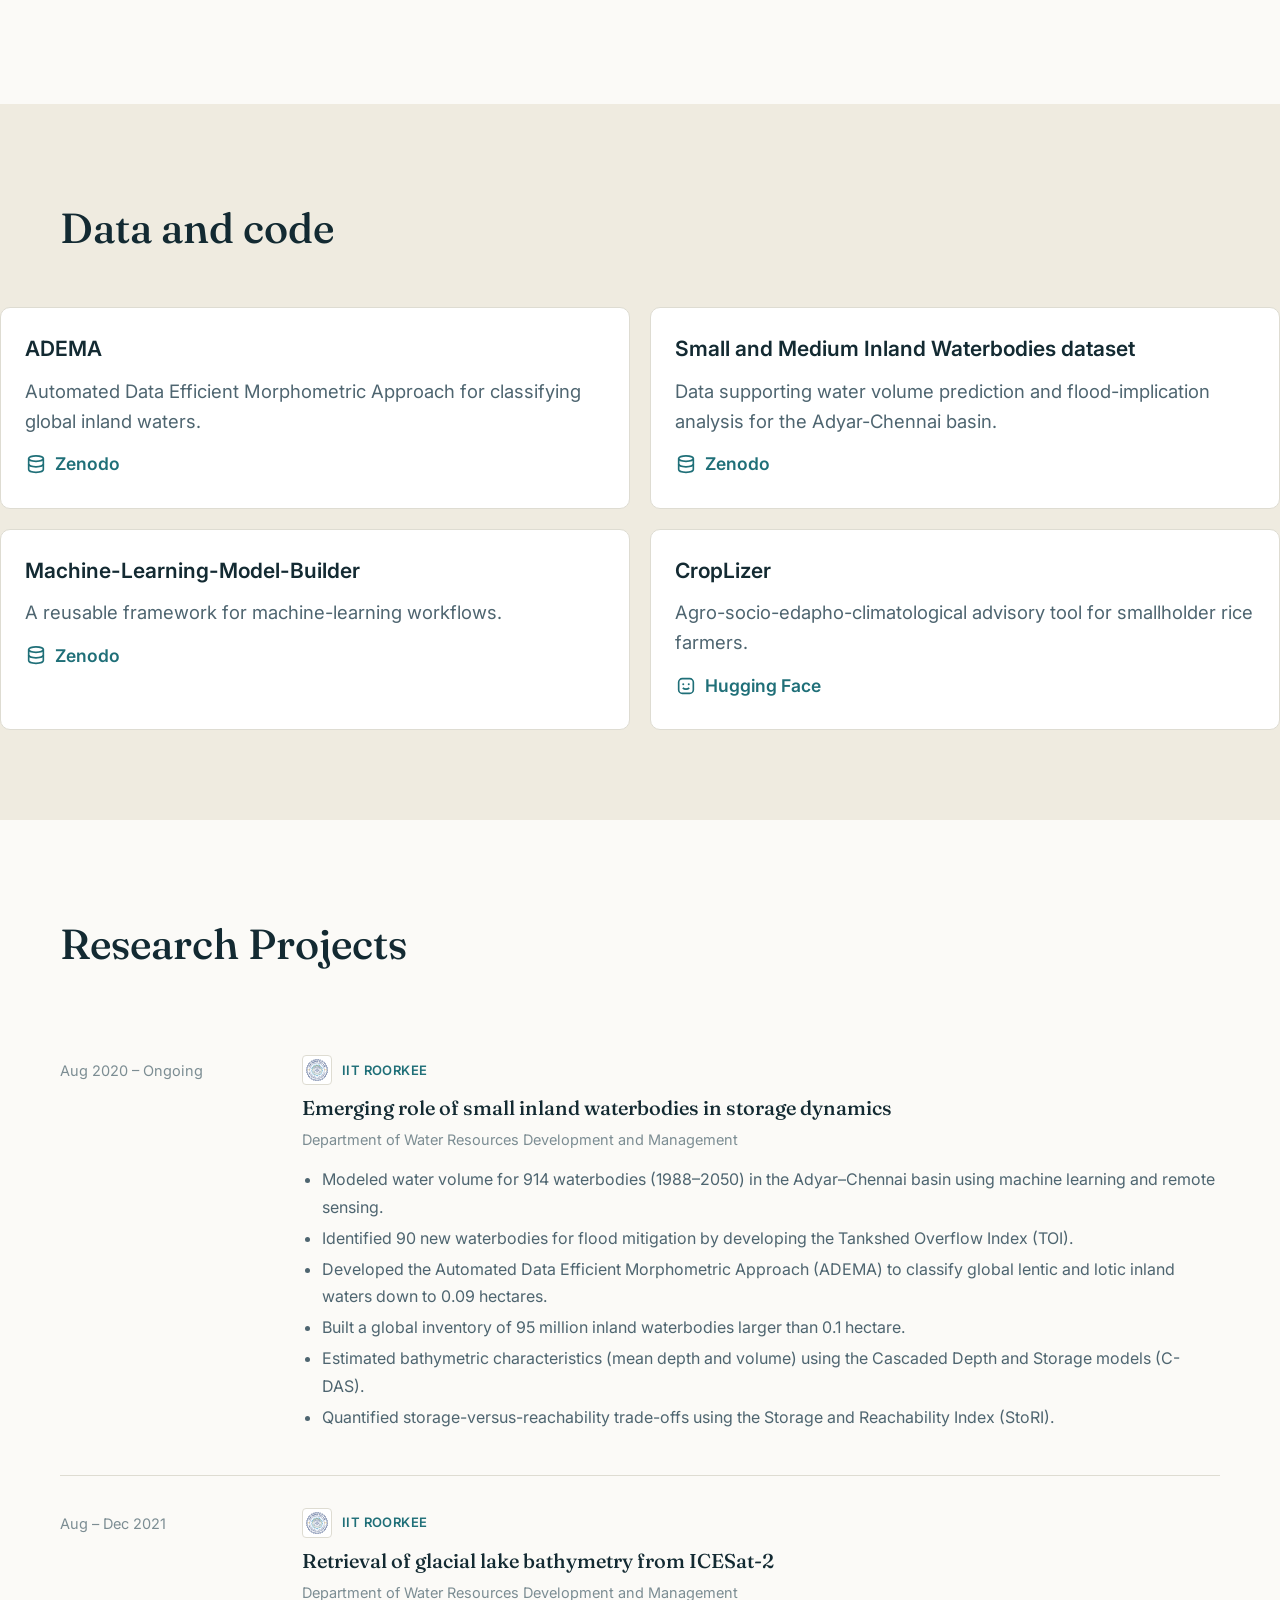
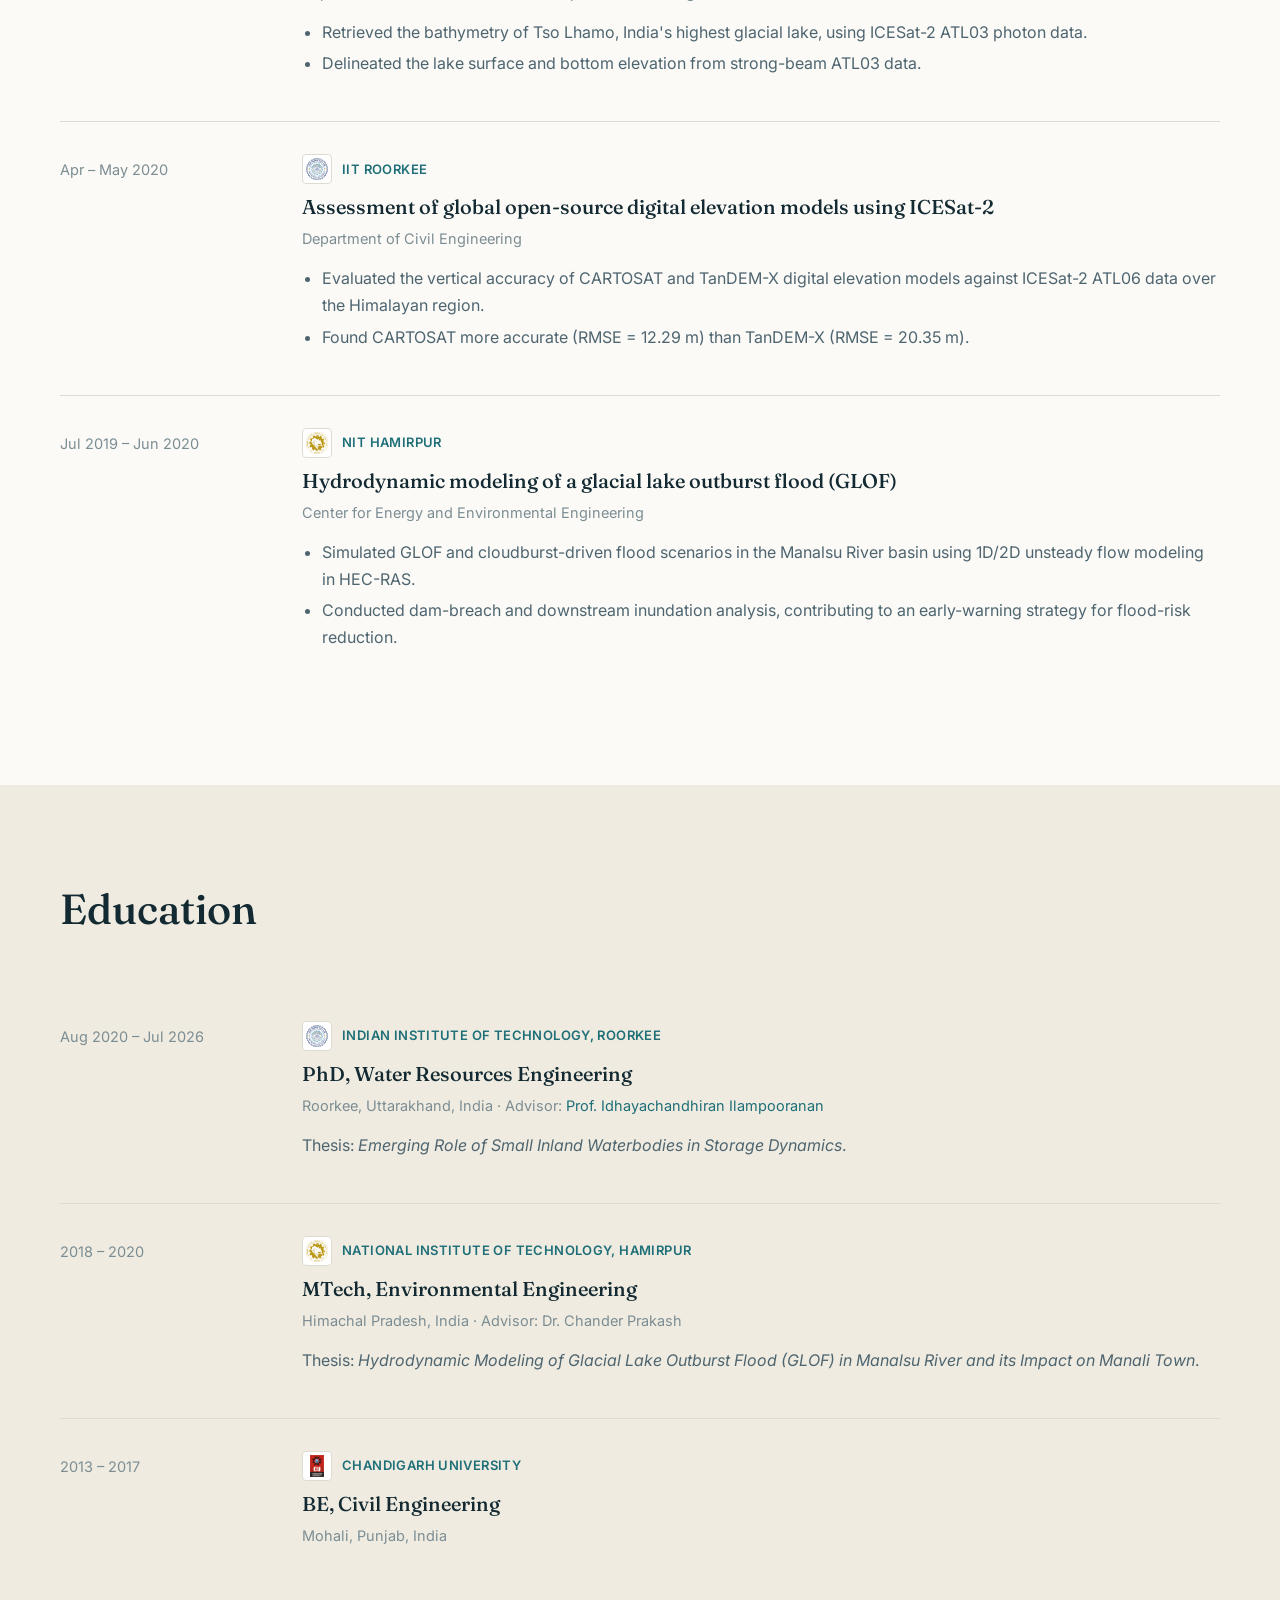
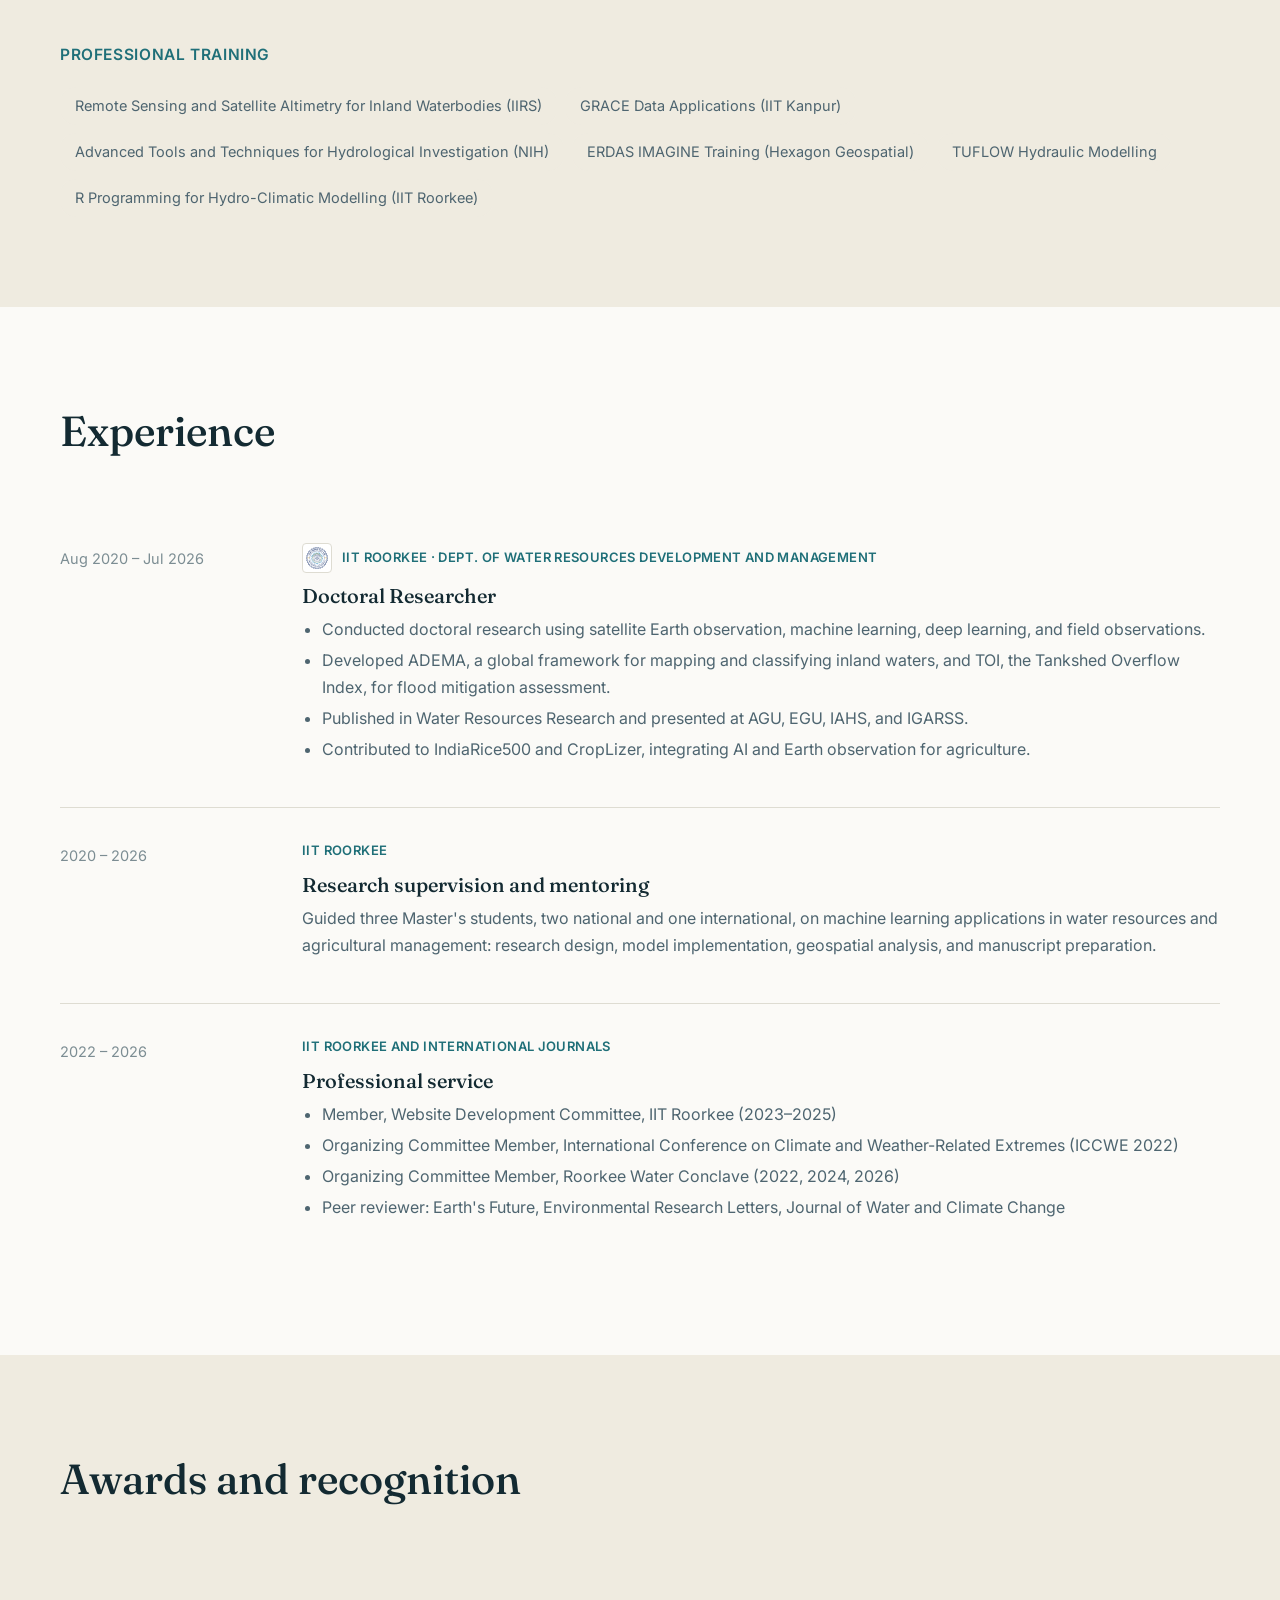
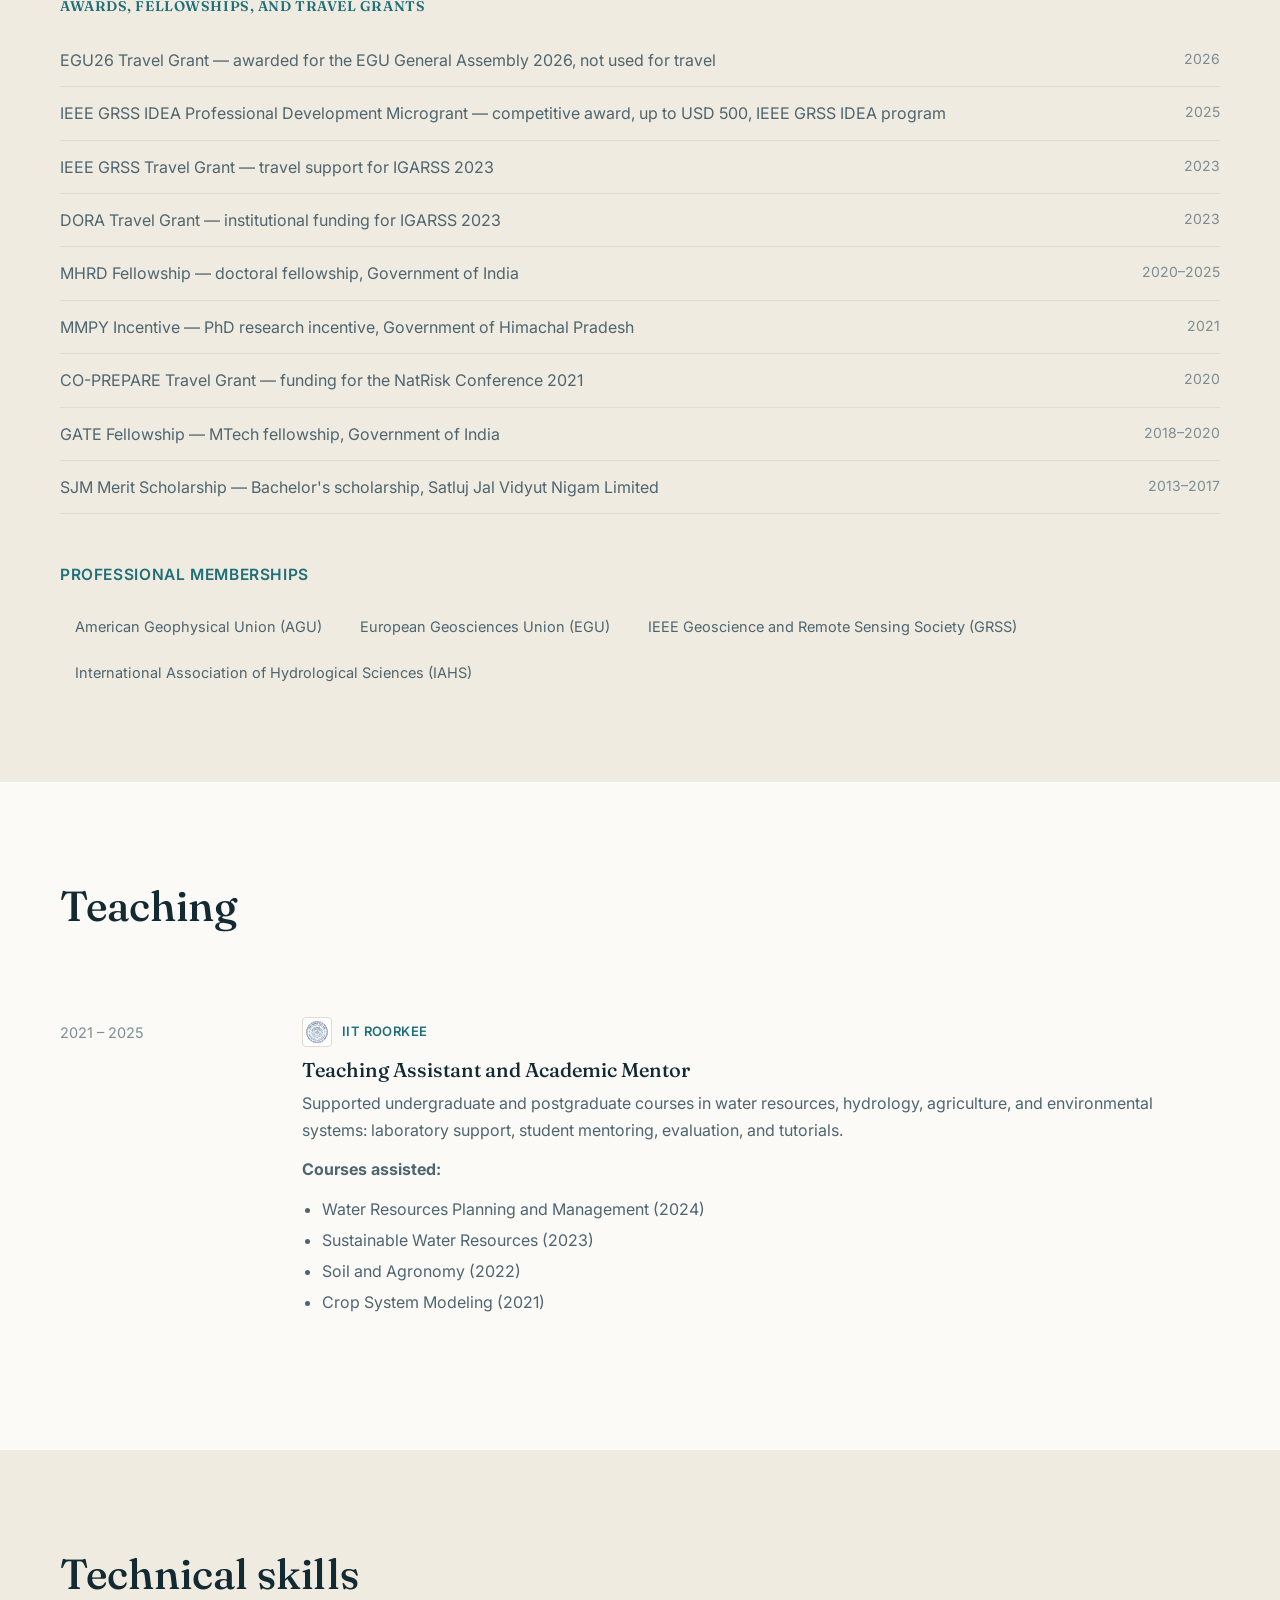
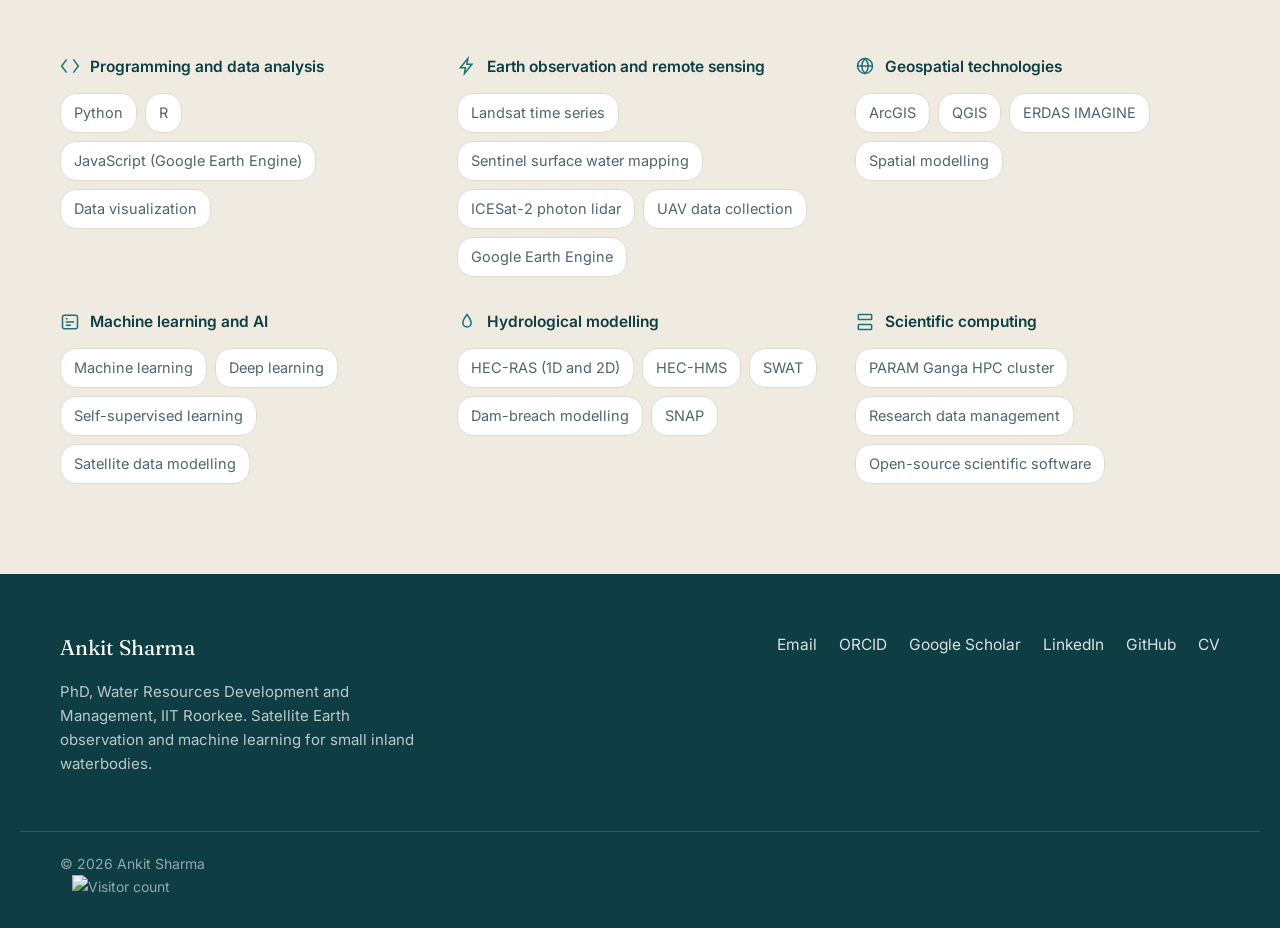
==== commit c1da74e8: "Justify About, drop Selected research, split off Data and code, rebuild Projects from the resume Jus" ====
--- a/index.html
+++ b/index.html
@@ -27,6 +27,7 @@
       <li><a href="#home">Home</a></li>
       <li><a href="#research">Research</a></li>
       <li><a href="#publications">Publications</a></li>
+      <li><a href="#data-code">Data &amp; Code</a></li>
       <li><a href="#projects">Projects</a></li>
       <li><a href="#education">Education</a></li>
       <li><a href="#experience">Experience</a></li>
@@ -99,7 +100,7 @@
   </div>
 
   <div class="section-head direction-head">
-    <h3 class="about-heading">Current research direction</h3>
+    <h3>Current research direction</h3>
   </div>
   <div class="direction-grid">
     <div class="direction-card">
@@ -133,53 +134,23 @@
   </div>
   <div class="cards cols-2">
     <div class="card">
-      <div class="card-img-frame">
+      <a class="card-img-frame" href="https://doi.org/10.1029/2025WR040137" target="_blank" aria-label="Read the ADEMA paper in Water Resources Research">
         <img src="assets/img/mapping-inland-waters.jpg" alt="Satellite optical, SAR, DEM, and water-inventory layers stacked over a landscape of small waterbodies" loading="lazy" />
-      </div>
+      </a>
       <h4>Mapping and Classification of Inland Waters</h4>
       <p>The ADEMA framework: an automated, data-efficient morphometric approach to classify global lentic and lotic inland waters at 0.09 hectare resolution.</p>
     </div>
     <div class="card">
-      <div class="card-img-frame">
+      <a class="card-img-frame" href="https://doi.org/10.1029/2024WR038283" target="_blank" aria-label="Read the storage and flood-implications paper in Water Resources Research">
         <img src="assets/img/storage-flood-mitigation.jpg" alt="Diagram of runoff into a waterbody with a storage-elevation curve, depth legend, and before/after flood-extent comparison" loading="lazy" />
-      </div>
+      </a>
       <h4>Water Storage Estimation and Flood mitigation</h4>
       <p>Estimated water storage across 914 waterbodies over three decades and developed the Tankshed Overflow Index to identify new waterbodies that could help reduce flood risk in the Adyar&ndash;Chennai basin.</p>
     </div>
   </div>
 </section>
 
-<section class="section-pad bg-paper">
-  <div class="section-head">
-    <h3>Selected research</h3>
-  </div>
-  <div class="research-grid">
-    <div class="research-card">
-      <img src="assets/img/adema.jpg" alt="ADEMA global waterbody sampling map" />
-      <div class="research-card-body">
-        <span class="status">Water Resources Research &middot; 2026</span>
-        <h4>ADEMA: mapping inland waters from morphology</h4>
-        <p>An automated, data-efficient morphometric framework for distinguishing lentic and lotic inland waters using the geometric characteristics of waterbody shapes.</p>
-        <a href="https://doi.org/10.1029/2025WR040137" target="_blank">DOI</a> &middot;
-        <a href="https://www.researchgate.net/publication/399994469_An_Automated_Data_Efficient_Morphometric_Approach_to_Define_Global_Lentic_and_Lotic_Inland_Waters" target="_blank">Paper</a> &middot;
-        <a href="https://doi.org/10.5281/zenodo.18277872" target="_blank">Dataset</a>
-      </div>
-    </div>
-    <div class="research-card">
-      <img src="assets/img/chennai.jpg" alt="Tankshed Overflow Index map of the Adyar-Chennai basin" />
-      <div class="research-card-body">
-        <span class="status">Water Resources Research &middot; 2026</span>
-        <h4>Estimating storage in small and medium inland waters</h4>
-        <p>A data-driven framework for predicting water volume from hydro-morpho-topographic information, and assessing the implications of changing storage for flood risk in the Adyar-Chennai basin.</p>
-        <a href="https://doi.org/10.1029/2024WR038283" target="_blank">DOI</a> &middot;
-        <a href="https://www.researchgate.net/publication/400027296_Small_and_Medium-Sized_Inland_Waterbodies_Water_Volume_Predictions_and_Flood_Implications" target="_blank">Paper</a> &middot;
-        <a href="https://doi.org/10.5281/zenodo.18218644" target="_blank">Dataset</a>
-      </div>
-    </div>
-  </div>
-</section>
-
-<section class="section-pad bg-sand" id="publications">
+<section class="section-pad bg-paper" id="publications">
   <div class="section-head">
     <h3>Publications</h3>
   </div>
@@ -215,85 +186,91 @@
     </ol>
   </div>
 
-  <div class="pub-group">
-    <h4>Data and code</h4>
-    <div class="data-grid">
-      <div class="data-item">
-        <h5>ADEMA</h5>
-        <p>Automated Data Efficient Morphometric Approach for classifying global inland waters.</p>
-        <a href="https://doi.org/10.5281/zenodo.18277872" target="_blank">Zenodo</a>
-      </div>
-      <div class="data-item">
-        <h5>Small and Medium Inland Waterbodies dataset</h5>
-        <p>Data supporting water volume prediction and flood-implication analysis for the Adyar-Chennai basin.</p>
-        <a href="https://doi.org/10.5281/zenodo.18218644" target="_blank">Zenodo</a>
-      </div>
-      <div class="data-item">
-        <h5>Machine-Learning-Model-Builder</h5>
-        <p>A reusable framework for machine-learning workflows.</p>
-        <a href="https://doi.org/10.5281/zenodo.14907004" target="_blank">Zenodo</a>
-      </div>
-      <div class="data-item">
-        <h5>CropLizer</h5>
-        <p>Agro-socio-edapho-climatological advisory tool for smallholder rice farmers.</p>
-        <a href="https://mukundn1997-croplizer.hf.space/" target="_blank">Hugging Face</a>
-      </div>
+</section>
+
+<section class="section-pad bg-sand" id="data-code">
+  <div class="section-head">
+    <h3>Data and code</h3>
+  </div>
+  <div class="data-grid">
+    <div class="data-item">
+      <h5>ADEMA</h5>
+      <p>Automated Data Efficient Morphometric Approach for classifying global inland waters.</p>
+      <a href="https://doi.org/10.5281/zenodo.18277872" target="_blank"><svg class="data-icon" viewBox="0 0 24 24" fill="none" stroke="currentColor" stroke-width="1.8"><ellipse cx="12" cy="5" rx="8" ry="3"/><path d="M4 5v6c0 1.7 3.6 3 8 3s8-1.3 8-3V5"/><path d="M4 11v6c0 1.7 3.6 3 8 3s8-1.3 8-3v-6"/></svg>Zenodo</a>
+    </div>
+    <div class="data-item">
+      <h5>Small and Medium Inland Waterbodies dataset</h5>
+      <p>Data supporting water volume prediction and flood-implication analysis for the Adyar-Chennai basin.</p>
+      <a href="https://doi.org/10.5281/zenodo.18218644" target="_blank"><svg class="data-icon" viewBox="0 0 24 24" fill="none" stroke="currentColor" stroke-width="1.8"><ellipse cx="12" cy="5" rx="8" ry="3"/><path d="M4 5v6c0 1.7 3.6 3 8 3s8-1.3 8-3V5"/><path d="M4 11v6c0 1.7 3.6 3 8 3s8-1.3 8-3v-6"/></svg>Zenodo</a>
+    </div>
+    <div class="data-item">
+      <h5>Machine-Learning-Model-Builder</h5>
+      <p>A reusable framework for machine-learning workflows.</p>
+      <a href="https://doi.org/10.5281/zenodo.14907004" target="_blank"><svg class="data-icon" viewBox="0 0 24 24" fill="none" stroke="currentColor" stroke-width="1.8"><ellipse cx="12" cy="5" rx="8" ry="3"/><path d="M4 5v6c0 1.7 3.6 3 8 3s8-1.3 8-3V5"/><path d="M4 11v6c0 1.7 3.6 3 8 3s8-1.3 8-3v-6"/></svg>Zenodo</a>
+    </div>
+    <div class="data-item">
+      <h5>CropLizer</h5>
+      <p>Agro-socio-edapho-climatological advisory tool for smallholder rice farmers.</p>
+      <a href="https://mukundn1997-croplizer.hf.space/" target="_blank"><svg class="data-icon" viewBox="0 0 24 24" fill="none" stroke="currentColor" stroke-width="1.8"><rect x="4" y="4" width="16" height="16" rx="4"/><circle cx="9" cy="10" r="1.1" fill="currentColor" stroke="none"/><circle cx="15" cy="10" r="1.1" fill="currentColor" stroke="none"/><path d="M8.5 14c1 1 2 1.4 3.5 1.4s2.5-.4 3.5-1.4"/></svg>Hugging Face</a>
     </div>
   </div>
 </section>
 
 <section class="section-pad bg-paper" id="projects">
   <div class="section-head">
-    <h3>Research projects and tools</h3>
-    <p>Frameworks, indices, datasets, and applications developed during doctoral research at IIT Roorkee.</p>
-  </div>
-  <div class="award-grid">
-    <div class="award-card">
-      <span class="award-status progress">2024 &ndash; 2026</span>
-      <h4>ADEMA &mdash; Automated Data Efficient Morphometric Approach</h4>
-      <p>A global framework for classifying lentic and lotic inland waters down to 0.09 hectares, developed to improve large-scale inland water inventory, classification, and hydrological assessment.</p>
-      <div class="pub-tags">
-        <span>Python</span><span>Machine learning</span><span>Earth observation</span><span>GIS</span>
-      </div>
-    </div>
-    <div class="award-card">
-      <span class="award-status progress">2025 &ndash; 2026</span>
-      <h4>StoRI &mdash; Storage and Reachability Index</h4>
-      <p>A watershed-scale index quantifying trade-offs between water storage and water reachability, giving a more realistic understanding of water availability.</p>
-      <div class="pub-tags">
-        <span>Hydrology</span><span>Remote sensing</span><span>Python</span><span>Water resources</span>
-      </div>
-    </div>
-    <div class="award-card">
-      <span class="award-status progress">2024 &ndash; 2026</span>
-      <h4>TOI &mdash; Tankshed Overflow Index</h4>
-      <p>A framework for identifying suitable locations for new waterbodies within watersheds and evaluating basin-scale flood mitigation potential.</p>
-      <div class="pub-tags">
-        <span>Hydrological modelling</span><span>Flood analysis</span><span>GIS</span><span>Remote sensing</span>
-      </div>
-    </div>
-    <div class="award-card">
-      <span class="award-status progress">2025 &ndash; 2026</span>
-      <h4>C-DAS &mdash; Cascaded Depth and Storage Models</h4>
-      <p>A machine learning and deep learning framework for estimating bathymetric characteristics, mean depth, and storage volume of global inland waters.</p>
-      <div class="pub-tags">
-        <span>Deep learning</span><span>Machine learning</span><span>Python</span><span>Earth observation</span>
-      </div>
-    </div>
-    <div class="award-card">
-      <span class="award-status progress">2024 &ndash; 2026</span>
-      <h4>IndiaRice500</h4>
-      <p>A long-term gridded rice yield dataset for India, generated using self-supervised digital twins that integrate Earth observation, climate, and agricultural management data.</p>
-      <div class="pub-tags">
-        <span>AI</span><span>Satellite data</span><span>Agriculture</span><span>Python</span>
-      </div>
-    </div>
-    <div class="award-card">
-      <span class="award-status progress">2025 &ndash; 2026</span>
-      <h4>CropLizer</h4>
-      <p>A farm-specific digital advisory platform supporting fertilizer and water management decisions for smallholder rice farmers.</p>
-      <div class="pub-tags">
-        <span>Machine learning</span><span>Agriculture</span><span>Decision support</span><span>Remote sensing</span>
+    <h3>Research Projects</h3>
+  </div>
+  <div class="timeline">
+    <div class="tl-item">
+      <div class="tl-period">Aug 2020 &ndash; Ongoing</div>
+      <div>
+        <div class="tl-org"><img class="tl-logo" src="assets/img/education/iit_roorkee.svg" alt="" />IIT Roorkee</div>
+        <h4>Emerging role of small inland waterbodies in storage dynamics</h4>
+        <div class="tl-place">Department of Water Resources Development and Management</div>
+        <ul>
+          <li>Modeled water volume for 914 waterbodies (1988&ndash;2050) in the Adyar&ndash;Chennai basin using machine learning and remote sensing.</li>
+          <li>Identified 90 new waterbodies for flood mitigation by developing the Tankshed Overflow Index (TOI).</li>
+          <li>Developed the Automated Data Efficient Morphometric Approach (ADEMA) to classify global lentic and lotic inland waters down to 0.09 hectares.</li>
+          <li>Built a global inventory of 95 million inland waterbodies larger than 0.1 hectare.</li>
+          <li>Estimated bathymetric characteristics (mean depth and volume) using the Cascaded Depth and Storage models (C-DAS).</li>
+          <li>Quantified storage-versus-reachability trade-offs using the Storage and Reachability Index (StoRI).</li>
+        </ul>
+      </div>
+    </div>
+    <div class="tl-item">
+      <div class="tl-period">Aug &ndash; Dec 2021</div>
+      <div>
+        <div class="tl-org"><img class="tl-logo" src="assets/img/education/iit_roorkee.svg" alt="" />IIT Roorkee</div>
+        <h4>Retrieval of glacial lake bathymetry from ICESat-2</h4>
+        <div class="tl-place">Department of Water Resources Development and Management</div>
+        <ul>
+          <li>Retrieved the bathymetry of Tso Lhamo, India's highest glacial lake, using ICESat-2 ATL03 photon data.</li>
+          <li>Delineated the lake surface and bottom elevation from strong-beam ATL03 data.</li>
+        </ul>
+      </div>
+    </div>
+    <div class="tl-item">
+      <div class="tl-period">Apr &ndash; May 2020</div>
+      <div>
+        <div class="tl-org"><img class="tl-logo" src="assets/img/education/iit_roorkee.svg" alt="" />IIT Roorkee</div>
+        <h4>Assessment of global open-source digital elevation models using ICESat-2</h4>
+        <div class="tl-place">Department of Civil Engineering</div>
+        <ul>
+          <li>Evaluated the vertical accuracy of CARTOSAT and TanDEM-X digital elevation models against ICESat-2 ATL06 data over the Himalayan region.</li>
+          <li>Found CARTOSAT more accurate (RMSE = 12.29 m) than TanDEM-X (RMSE = 20.35 m).</li>
+        </ul>
+      </div>
+    </div>
+    <div class="tl-item">
+      <div class="tl-period">Jul 2019 &ndash; Jun 2020</div>
+      <div>
+        <div class="tl-org"><img class="tl-logo" src="assets/img/education/National_Institute_of_Technology,_Hamirpur_Logo.png" alt="" />NIT Hamirpur</div>
+        <h4>Hydrodynamic modeling of a glacial lake outburst flood (GLOF)</h4>
+        <div class="tl-place">Center for Energy and Environmental Engineering</div>
+        <ul>
+          <li>Simulated GLOF and cloudburst-driven flood scenarios in the Manalsu River basin using 1D/2D unsteady flow modeling in HEC-RAS.</li>
+          <li>Conducted dam-breach and downstream inundation analysis, contributing to an early-warning strategy for flood-risk reduction.</li>
+        </ul>
       </div>
     </div>
   </div>
--- a/assets/css/style.css
+++ b/assets/css/style.css
@@ -171,7 +171,7 @@
    Section headers
 ========================================================== */
 .section-head{max-width:var(--maxw);margin:0 auto;padding:0 40px 44px;}
-.section-head h3{font-size:32px;}
+.section-head h3{font-size:42px;}
 .section-head p{color:var(--ink-soft);font-size:16.5px;margin-top:10px;max-width:660px;}
 .section-pad{padding:90px 0;}
 .bg-sand{background:var(--sand);}
@@ -185,29 +185,13 @@
 /* Ratio locked with padding-top (see hero-photo-frame) rather than the
    aspect-ratio property, which can be overridden once a parent grid
    resolves a definite height for the box. */
-.card-img-frame{position:relative;width:100%;padding-top:109%;margin-bottom:20px;border-radius:8px;overflow:hidden;}
+.card-img-frame{display:block;position:relative;width:100%;padding-top:109%;margin-bottom:20px;border-radius:8px;overflow:hidden;}
 .card-img-frame img{position:absolute;inset:0;width:100%;height:100%;object-fit:cover;}
 .cards h4{font-size:21px;font-weight:600;font-family:'Inter',sans-serif;margin:0 0 12px;}
 .cards p{font-size:17.5px;line-height:1.7;color:#000;margin:0;}
 
 @media (max-width:900px){
   .cards{grid-template-columns:1fr;}
-}
-
-/* ==========================================================
-   Featured research
-========================================================== */
-.research-grid{max-width:var(--maxw);margin:0 auto;padding:0 40px;display:grid;grid-template-columns:repeat(2,1fr);gap:32px;}
-.research-card{background:var(--white);border:1px solid var(--line);border-radius:10px;overflow:hidden;}
-.research-card img{width:100%;height:220px;object-fit:cover;background:var(--sand);}
-.research-card-body{padding:22px 24px;}
-.research-card-body .status{font-size:13px;letter-spacing:.05em;text-transform:uppercase;color:var(--teal);font-weight:600;margin-bottom:8px;display:block;}
-.research-card-body h4{font-size:22px;font-family:'Fraunces',serif;font-weight:500;margin:0 0 12px;}
-.research-card-body p{font-size:18px;line-height:1.7;color:#000;margin:0 0 16px;}
-.research-card-body a{font-size:16px;font-weight:600;}
-
-@media (max-width:800px){
-  .research-grid{grid-template-columns:1fr;}
 }
 
 /* ==========================================================
@@ -233,10 +217,11 @@
   font-size:14.5px;background:var(--sand);color:var(--ink-soft);padding:7px 15px;border-radius:16px;
 }
 .data-grid{display:grid;grid-template-columns:repeat(2,1fr);gap:20px;}
-.data-item{background:var(--white);border:1px solid var(--line);border-radius:10px;padding:18px 20px;}
-.data-item h5{font-size:18px;font-weight:600;font-family:'Inter',sans-serif;margin:0 0 8px;}
-.data-item p{font-size:17px;line-height:1.6;color:var(--ink-soft);margin:0 0 10px;}
-.data-item a{font-size:16px;font-weight:600;}
+.data-item{background:var(--white);border:1px solid var(--line);border-radius:10px;padding:24px 24px;}
+.data-item h5{font-size:21px;font-weight:600;font-family:'Inter',sans-serif;margin:0 0 10px;}
+.data-item p{font-size:18.5px;line-height:1.6;color:var(--ink-soft);margin:0 0 14px;}
+.data-item a{font-size:17.5px;font-weight:600;display:inline-flex;align-items:center;gap:8px;}
+.data-icon{width:22px;height:22px;flex:none;}
 
 @media (max-width:700px){
   .data-grid{grid-template-columns:1fr;}
@@ -267,16 +252,6 @@
 /* ==========================================================
    Awards
 ========================================================== */
-.award-grid{max-width:var(--maxw);margin:0 auto;padding:0 40px;display:grid;grid-template-columns:repeat(2,1fr);gap:24px;}
-.award-card{background:var(--white);border:1px solid var(--line);border-radius:10px;padding:26px 28px;}
-.award-status{
-  display:inline-block;font-size:12px;letter-spacing:.04em;text-transform:uppercase;
-  font-weight:600;padding:5px 11px;border-radius:12px;margin-bottom:14px;
-}
-.award-status.won{background:var(--teal-pale);color:var(--teal-deep);}
-.award-status.progress{background:var(--sand);color:var(--ink-soft);}
-.award-card h4{font-size:17.5px;font-family:'Fraunces',serif;font-weight:500;margin:0 0 8px;}
-.award-card p{font-size:15.5px;line-height:1.65;color:var(--ink-soft);margin:0;}
 .grants-list{max-width:var(--maxw);margin:36px auto 0;padding:0 40px;}
 .grants-list h4{font-size:14px;letter-spacing:.04em;text-transform:uppercase;color:var(--teal);font-weight:600;margin-bottom:16px;}
 .grants-list ul{list-style:none;}
@@ -286,10 +261,6 @@
 }
 .grants-list li span:last-child{color:var(--ink-mute);font-size:14px;white-space:nowrap;}
 
-@media (max-width:800px){
-  .award-grid{grid-template-columns:1fr;}
-}
-
 /* ==========================================================
    Skills
 ========================================================== */
@@ -360,7 +331,7 @@
 ========================================================== */
 .about{max-width:var(--maxw);margin:0 auto;padding:0 40px;}
 .about-heading{font-size:42px;margin-bottom:20px;}
-.about-body p{font-size:22px;line-height:1.75;color:#000;margin:0 0 16px;}
+.about-body p{font-size:22px;line-height:1.75;color:#000;margin:0 0 16px;text-align:justify;}
 .thesis-label{color:var(--teal-deep);font-weight:600;}
 
 /* ==========================================================
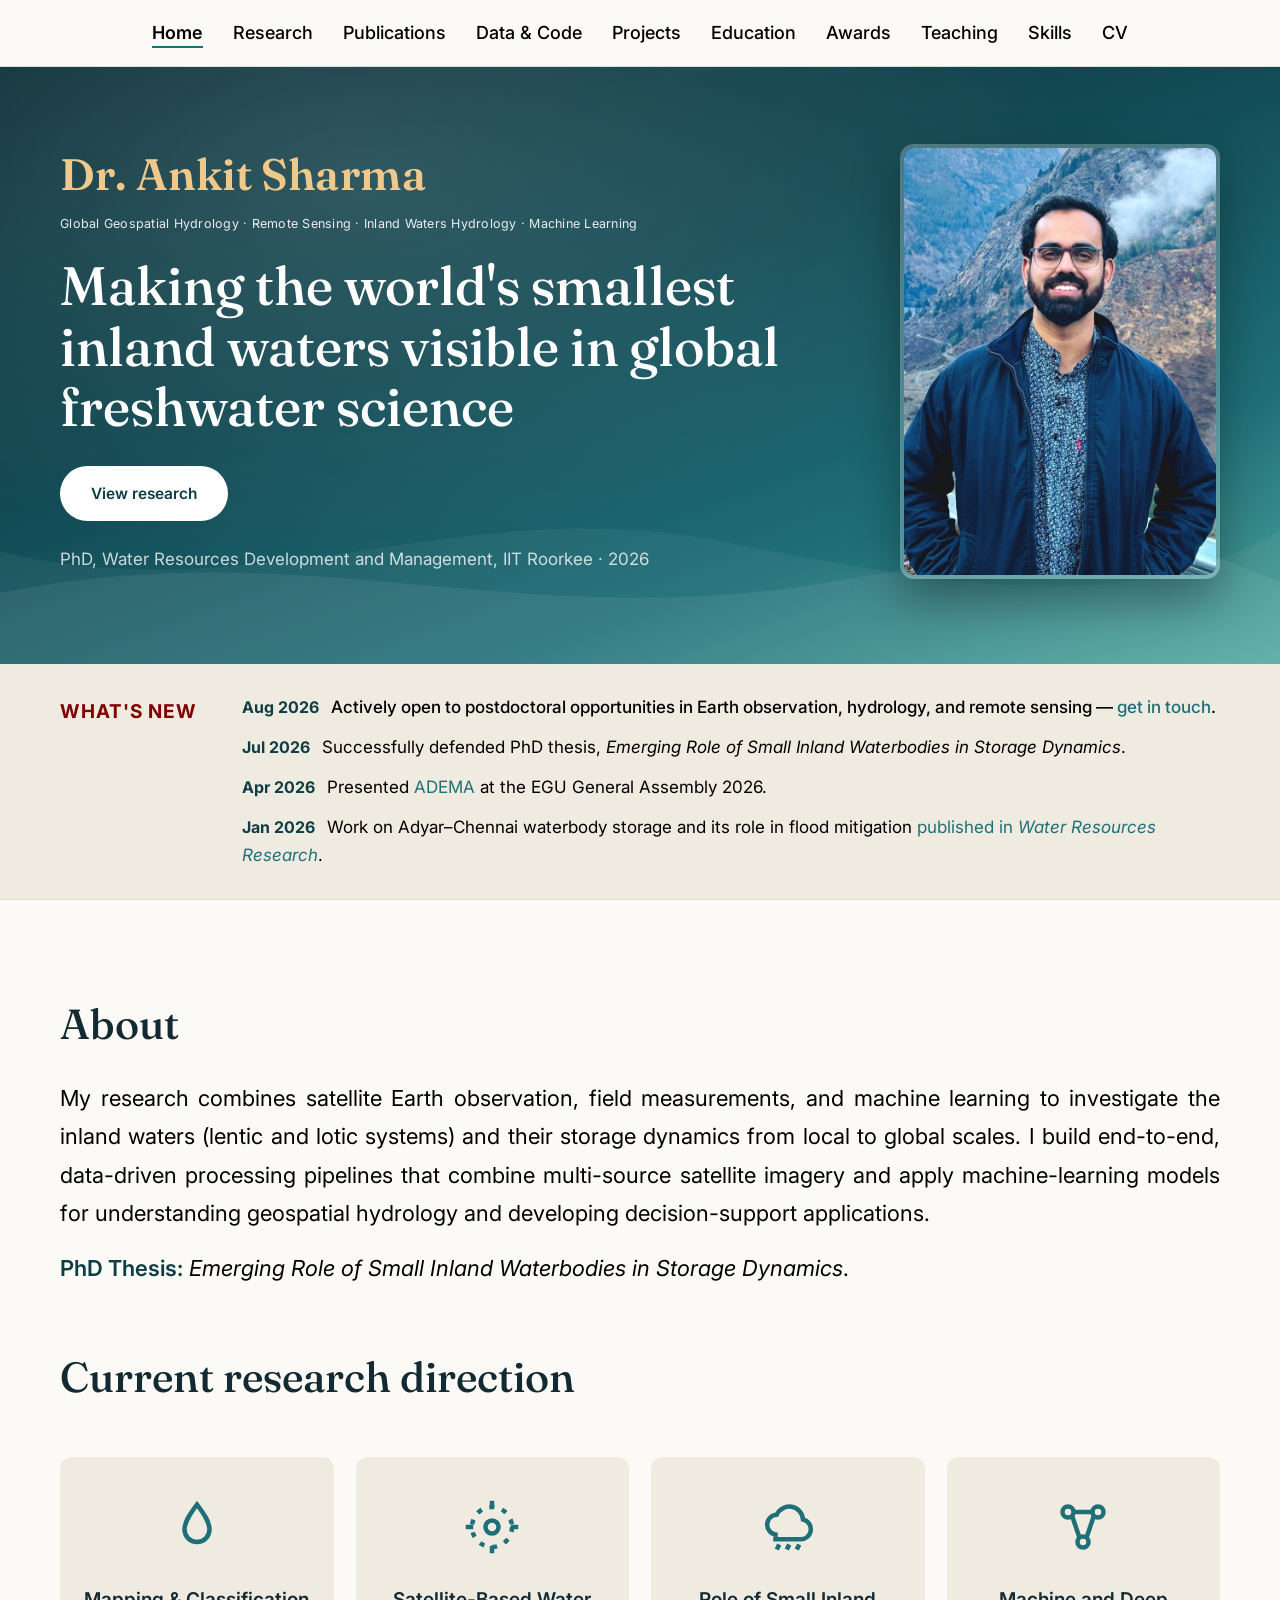
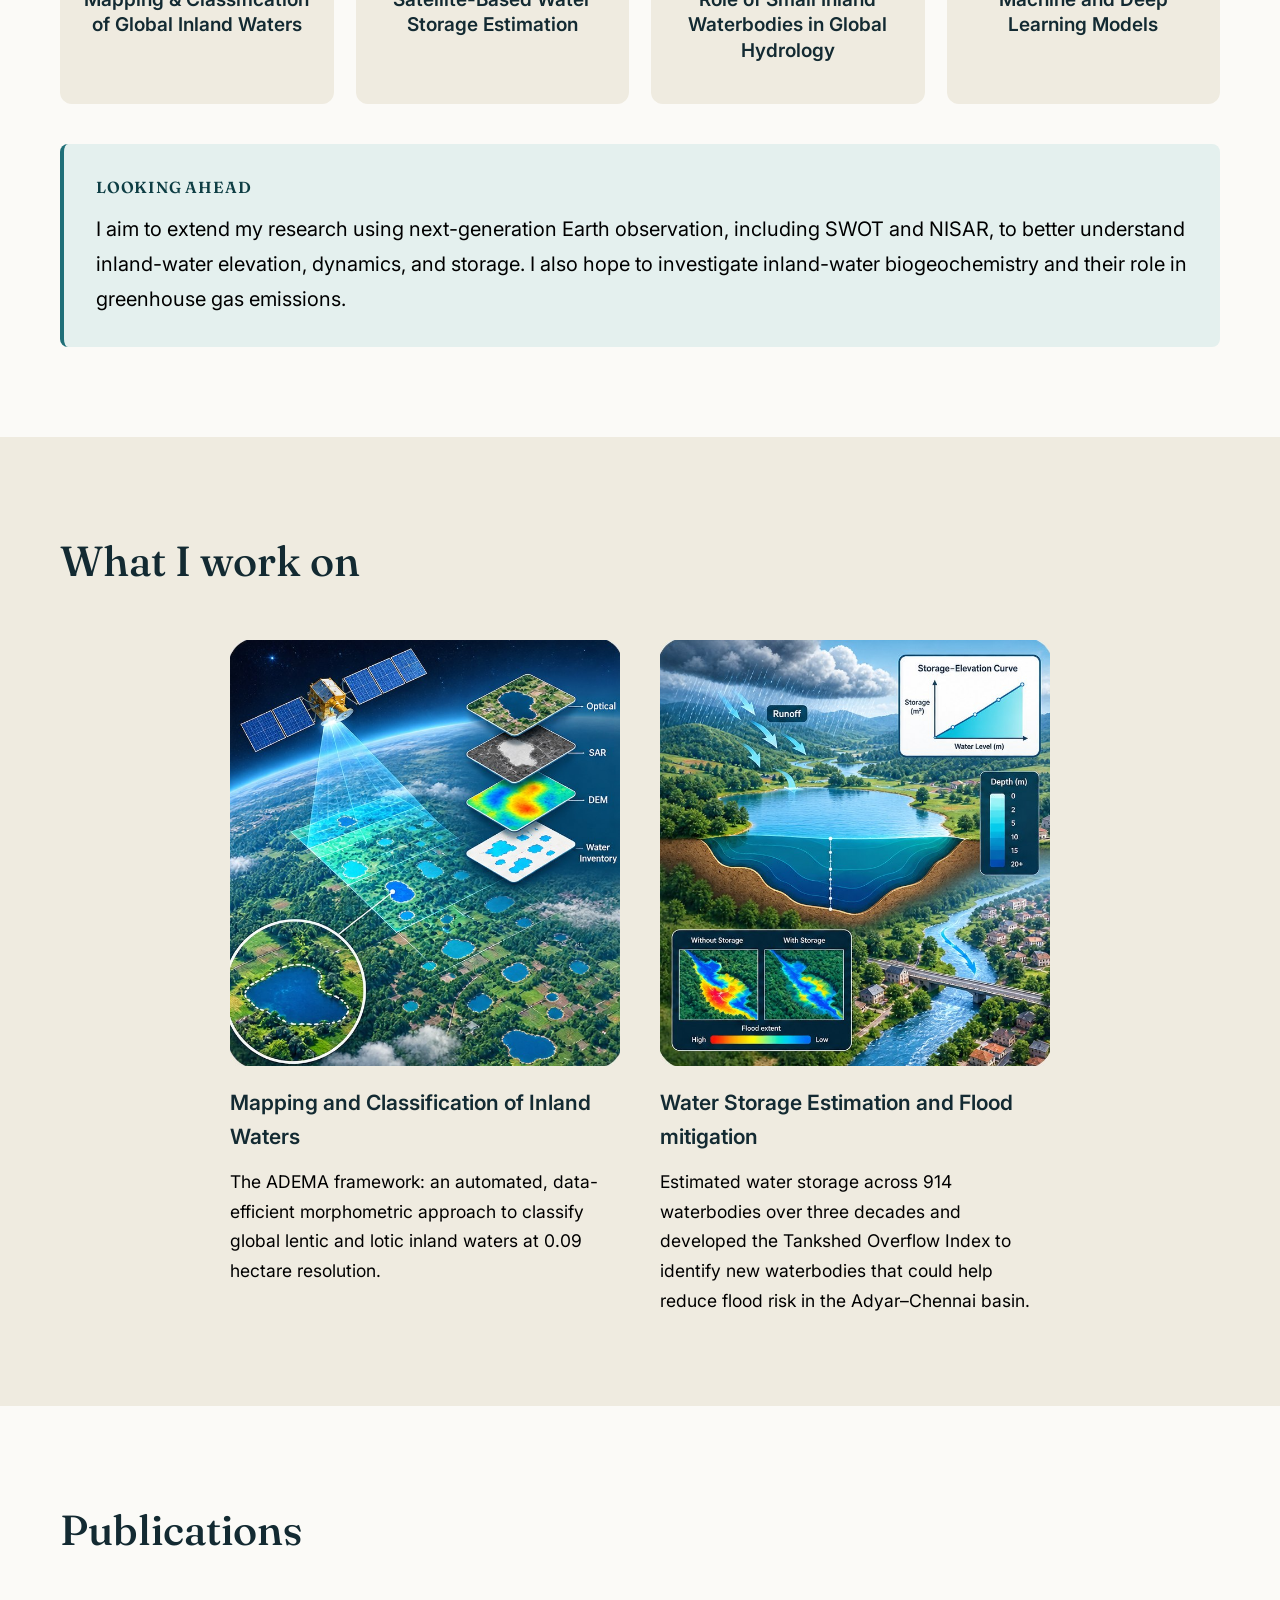
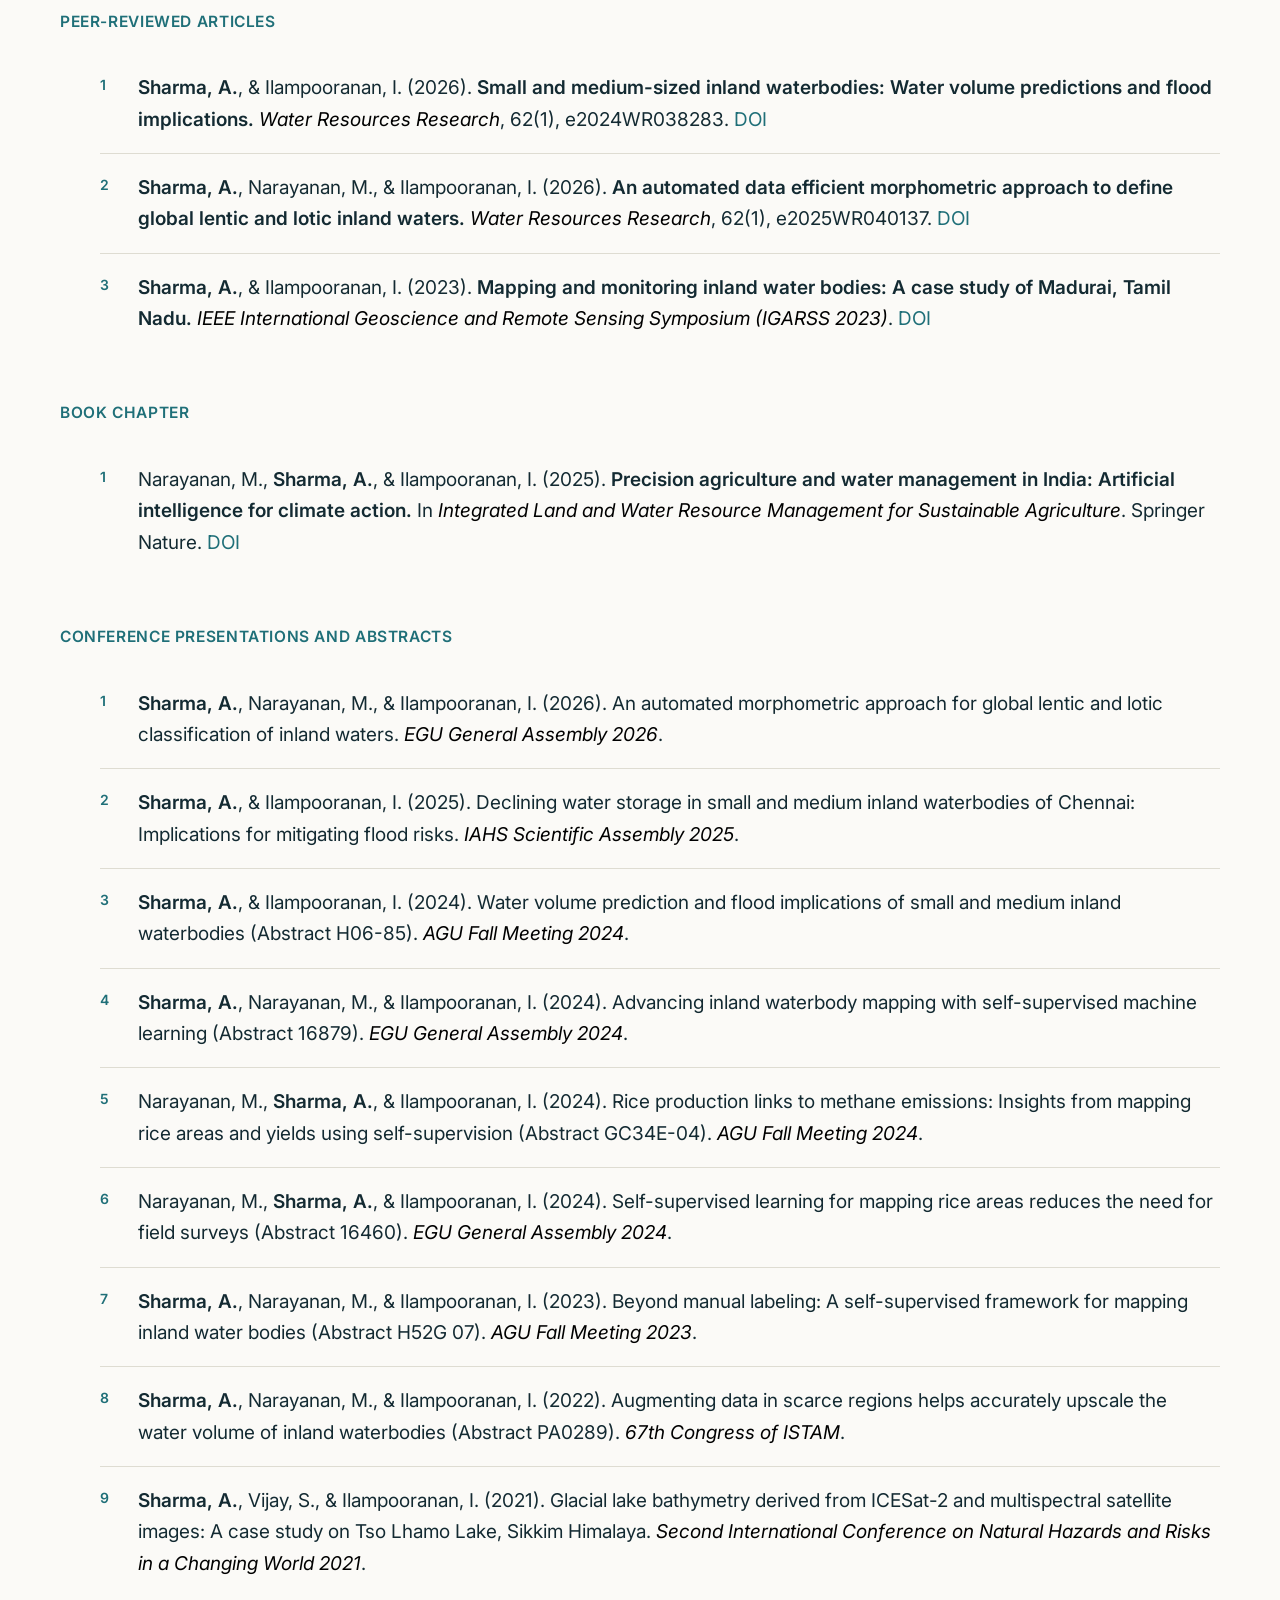
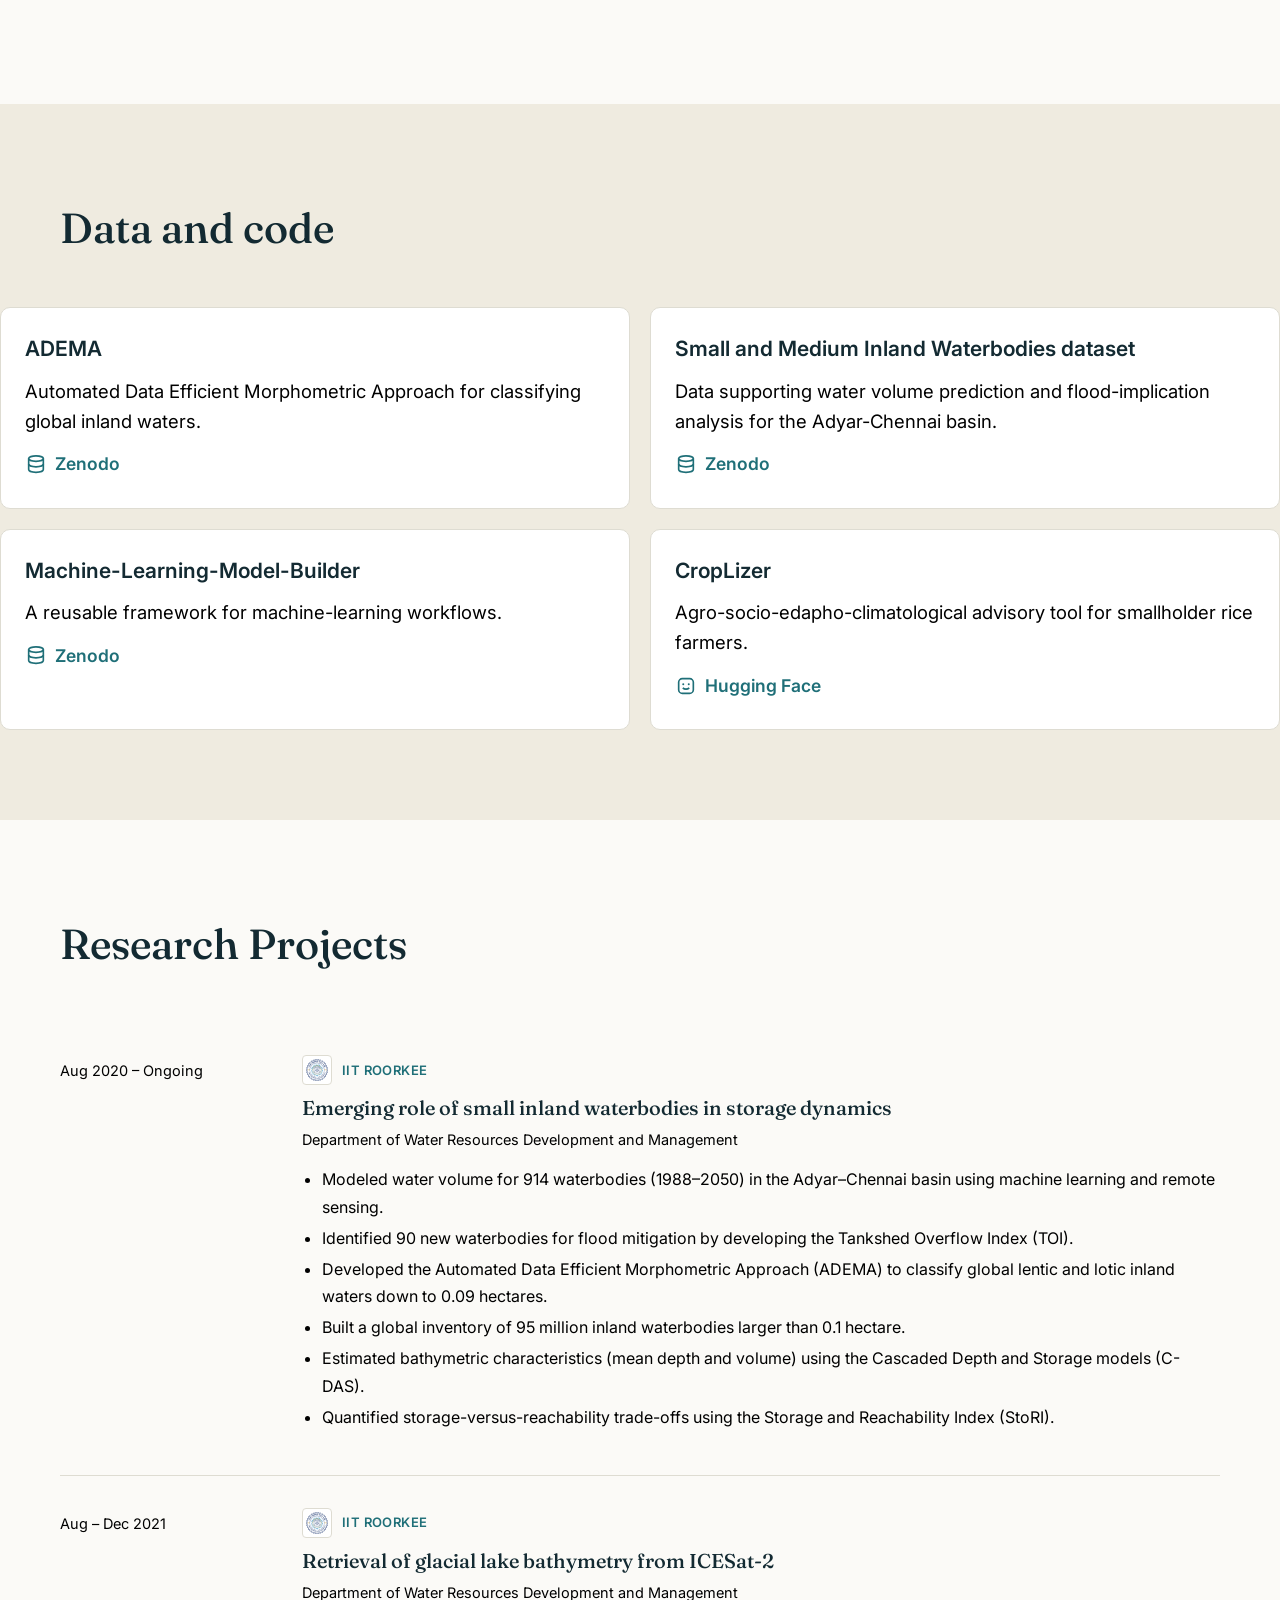
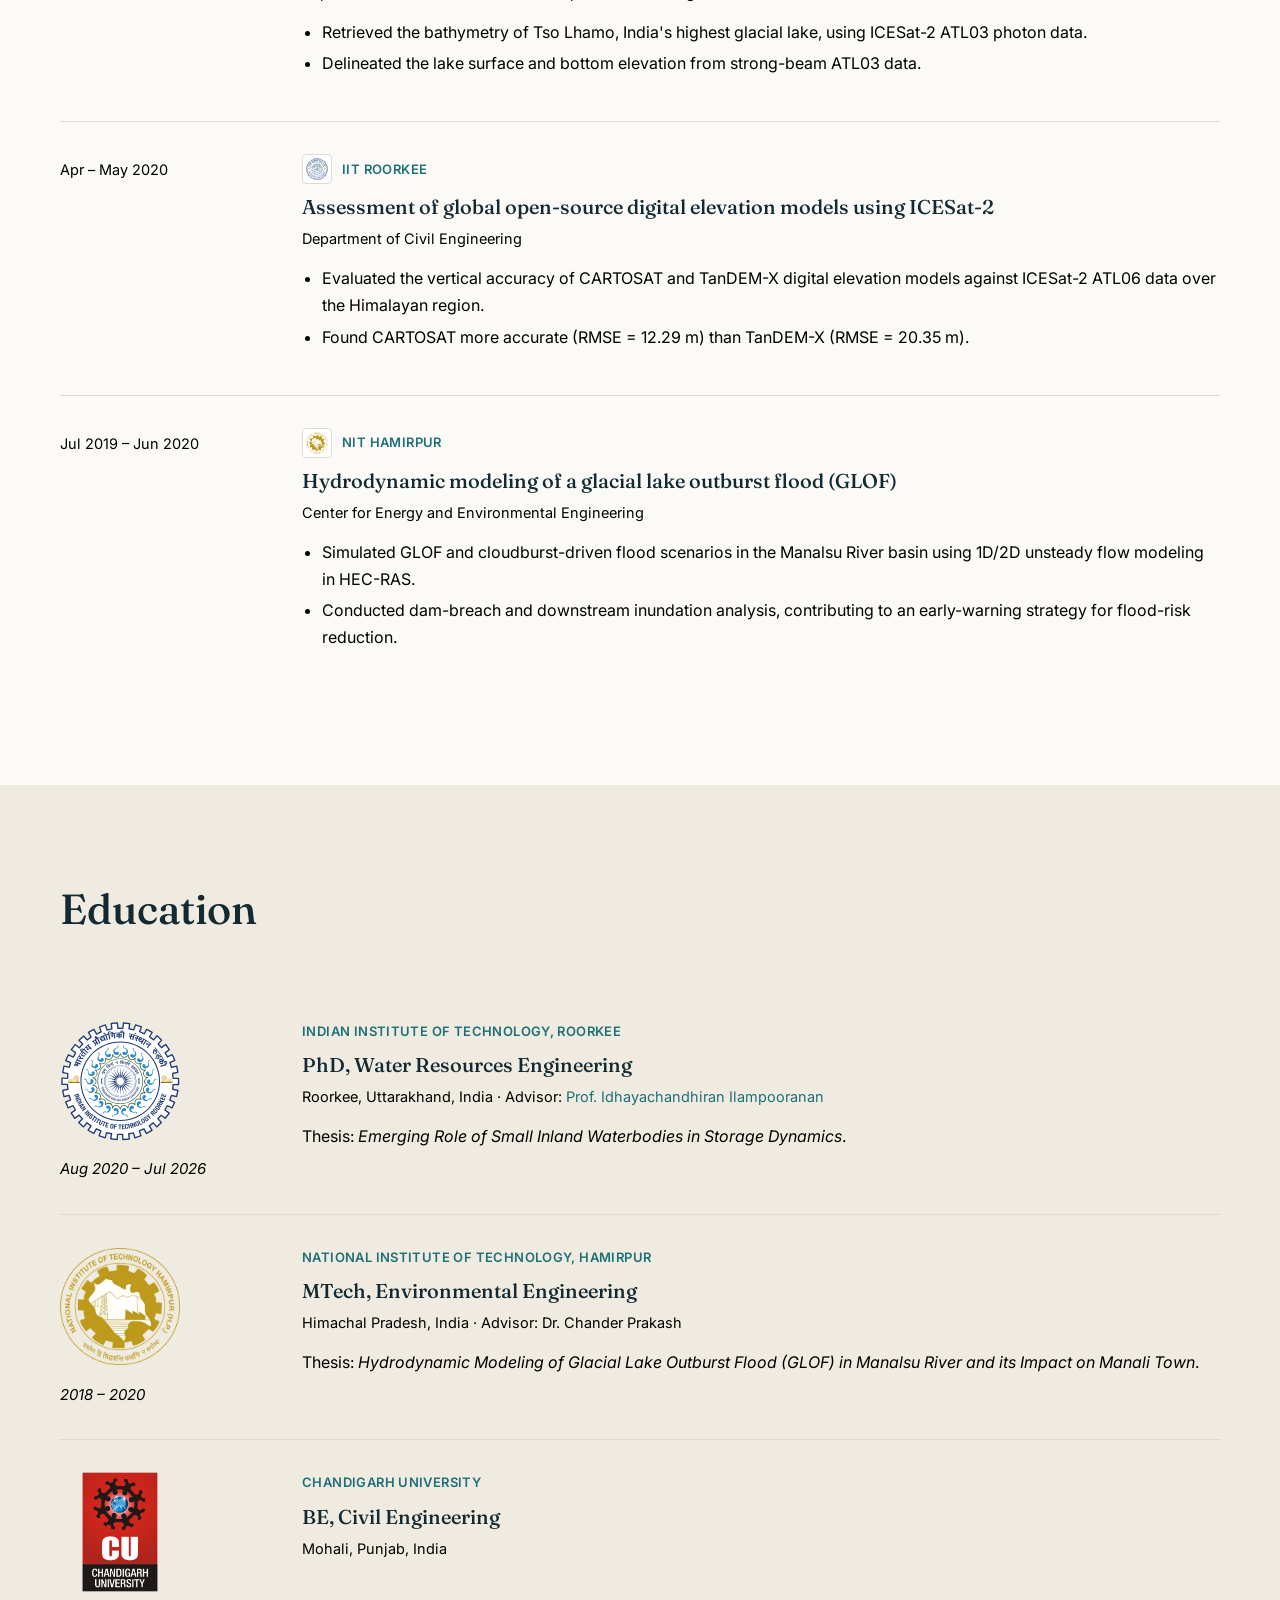
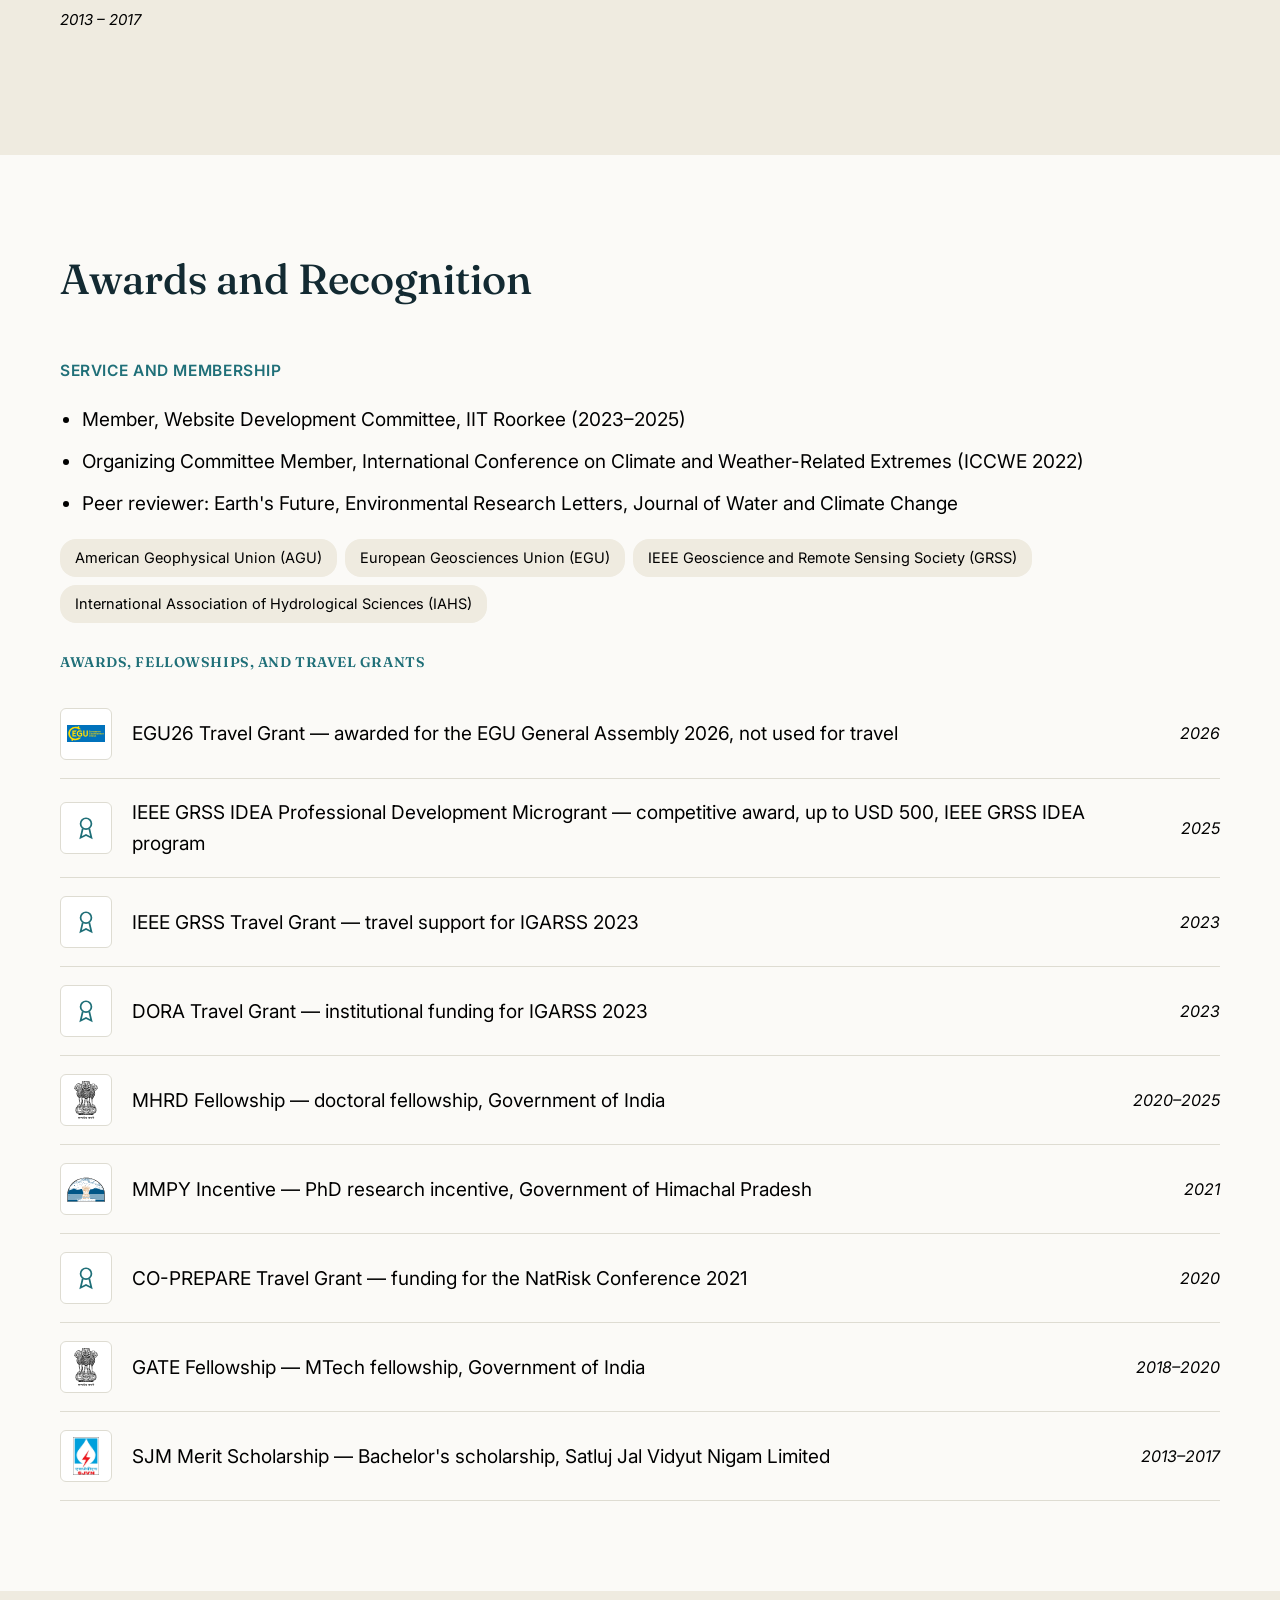
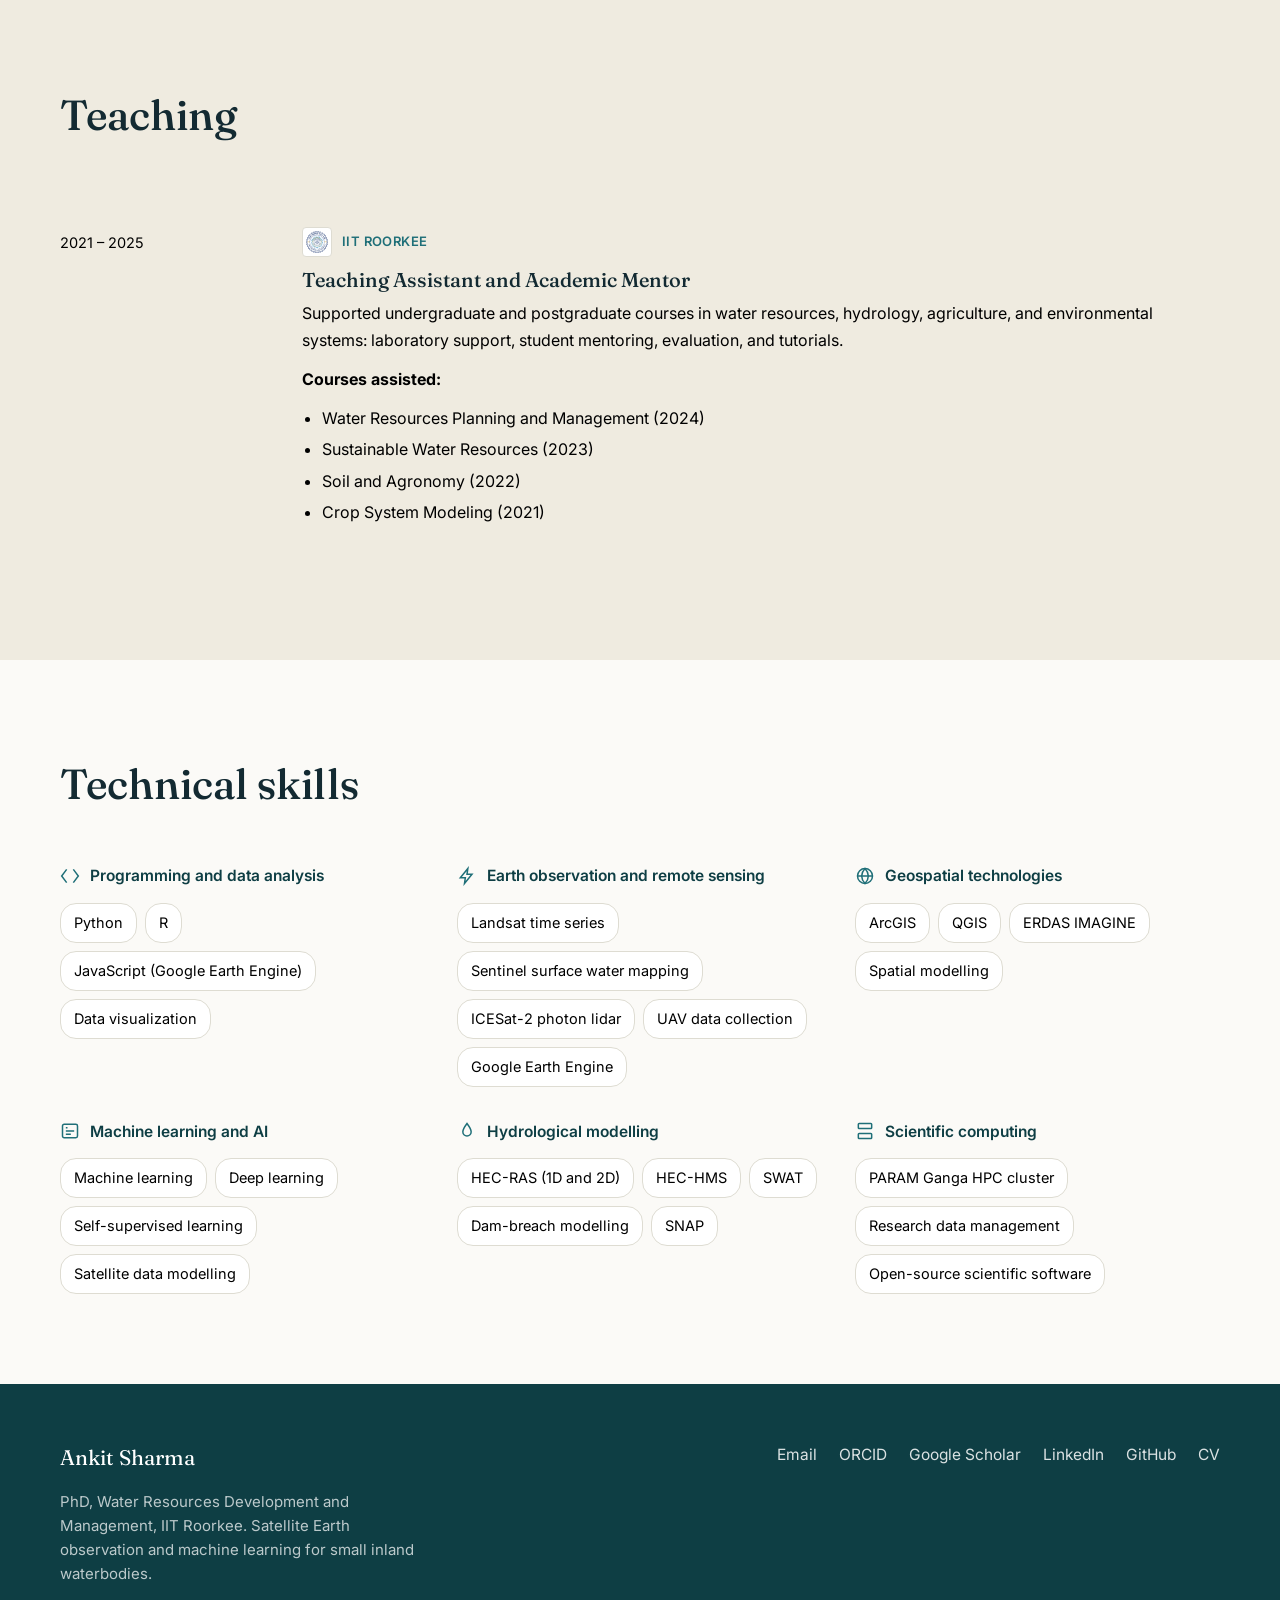
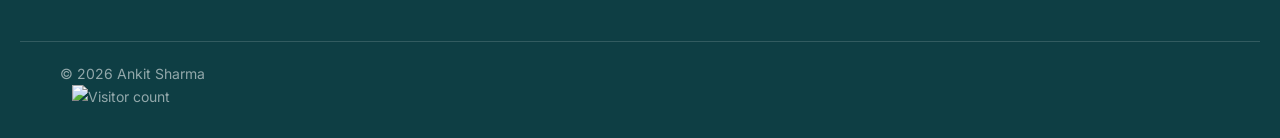
==== commit 701a6465: "Grey to black sweep, Education logo layout, drop Experience, rebuild Awards Replace every grey (ink-" ====
--- a/index.html
+++ b/index.html
@@ -30,7 +30,6 @@
       <li><a href="#data-code">Data &amp; Code</a></li>
       <li><a href="#projects">Projects</a></li>
       <li><a href="#education">Education</a></li>
-      <li><a href="#experience">Experience</a></li>
       <li><a href="#awards">Awards</a></li>
       <li><a href="#teaching">Teaching</a></li>
       <li><a href="#skills">Skills</a></li>
@@ -282,119 +281,116 @@
   </div>
   <div class="timeline">
     <div class="tl-item">
-      <div class="tl-period">Aug 2020 &ndash; Jul 2026</div>
-      <div>
-        <div class="tl-org"><img class="tl-logo" src="assets/img/education/iit_roorkee.svg" alt="" />Indian Institute of Technology, Roorkee</div>
+      <div class="tl-logo-col">
+        <img class="tl-logo-large" src="assets/img/education/iit_roorkee.svg" alt="IIT Roorkee" />
+        <div class="tl-period-italic">Aug 2020 &ndash; Jul 2026</div>
+      </div>
+      <div>
+        <div class="tl-org">Indian Institute of Technology, Roorkee</div>
         <h4>PhD, Water Resources Engineering</h4>
         <div class="tl-place">Roorkee, Uttarakhand, India &middot; Advisor: <a href="https://iitr.ac.in/Departments/Water%20Resources%20Development%20and%20Management%20Department/People/Faculty/Idhaya%20Chandhiran%20.I.html" target="_blank">Prof. Idhayachandhiran Ilampooranan</a></div>
         <p>Thesis: <i>Emerging Role of Small Inland Waterbodies in Storage Dynamics</i>.</p>
       </div>
     </div>
     <div class="tl-item">
-      <div class="tl-period">2018 &ndash; 2020</div>
-      <div>
-        <div class="tl-org"><img class="tl-logo" src="assets/img/education/National_Institute_of_Technology,_Hamirpur_Logo.png" alt="" />National Institute of Technology, Hamirpur</div>
+      <div class="tl-logo-col">
+        <img class="tl-logo-large" src="assets/img/education/National_Institute_of_Technology,_Hamirpur_Logo.png" alt="NIT Hamirpur" />
+        <div class="tl-period-italic">2018 &ndash; 2020</div>
+      </div>
+      <div>
+        <div class="tl-org">National Institute of Technology, Hamirpur</div>
         <h4>MTech, Environmental Engineering</h4>
         <div class="tl-place">Himachal Pradesh, India &middot; Advisor: Dr. Chander Prakash</div>
         <p>Thesis: <i>Hydrodynamic Modeling of Glacial Lake Outburst Flood (GLOF) in Manalsu River and its Impact on Manali Town</i>.</p>
       </div>
     </div>
     <div class="tl-item">
-      <div class="tl-period">2013 &ndash; 2017</div>
-      <div>
-        <div class="tl-org"><img class="tl-logo" src="assets/img/education/Chandigarh_University_Seal.png" alt="" />Chandigarh University</div>
+      <div class="tl-logo-col">
+        <img class="tl-logo-large" src="assets/img/education/Chandigarh_University_Seal.png" alt="Chandigarh University" />
+        <div class="tl-period-italic">2013 &ndash; 2017</div>
+      </div>
+      <div>
+        <div class="tl-org">Chandigarh University</div>
         <h4>BE, Civil Engineering</h4>
         <div class="tl-place">Mohali, Punjab, India</div>
       </div>
     </div>
   </div>
-
-  <div class="pub-group" style="margin-top:48px;">
-    <h4>Professional training</h4>
-    <div class="pub-tags">
-      <span>Remote Sensing and Satellite Altimetry for Inland Waterbodies (IIRS)</span>
-      <span>GRACE Data Applications (IIT Kanpur)</span>
-      <span>Advanced Tools and Techniques for Hydrological Investigation (NIH)</span>
-      <span>ERDAS IMAGINE Training (Hexagon Geospatial)</span>
-      <span>TUFLOW Hydraulic Modelling</span>
-      <span>R Programming for Hydro-Climatic Modelling (IIT Roorkee)</span>
-    </div>
-  </div>
-</section>
-
-<section class="section-pad bg-paper" id="experience">
-  <div class="section-head">
-    <h3>Experience</h3>
-  </div>
-  <div class="timeline">
-    <div class="tl-item">
-      <div class="tl-period">Aug 2020 &ndash; Jul 2026</div>
-      <div>
-        <div class="tl-org"><img class="tl-logo" src="assets/img/experience/iit_roorkee.svg" alt="" />IIT Roorkee &middot; Dept. of Water Resources Development and Management</div>
-        <h4>Doctoral Researcher</h4>
-        <ul>
-          <li>Conducted doctoral research using satellite Earth observation, machine learning, deep learning, and field observations.</li>
-          <li>Developed ADEMA, a global framework for mapping and classifying inland waters, and TOI, the Tankshed Overflow Index, for flood mitigation assessment.</li>
-          <li>Published in Water Resources Research and presented at AGU, EGU, IAHS, and IGARSS.</li>
-          <li>Contributed to IndiaRice500 and CropLizer, integrating AI and Earth observation for agriculture.</li>
-        </ul>
-      </div>
-    </div>
-    <div class="tl-item">
-      <div class="tl-period">2020 &ndash; 2026</div>
-      <div>
-        <div class="tl-org">IIT Roorkee</div>
-        <h4>Research supervision and mentoring</h4>
-        <p>Guided three Master's students, two national and one international, on machine learning applications in water resources and agricultural management: research design, model implementation, geospatial analysis, and manuscript preparation.</p>
-      </div>
-    </div>
-    <div class="tl-item">
-      <div class="tl-period">2022 &ndash; 2026</div>
-      <div>
-        <div class="tl-org">IIT Roorkee and international journals</div>
-        <h4>Professional service</h4>
-        <ul>
-          <li>Member, Website Development Committee, IIT Roorkee (2023&ndash;2025)</li>
-          <li>Organizing Committee Member, International Conference on Climate and Weather-Related Extremes (ICCWE 2022)</li>
-          <li>Organizing Committee Member, Roorkee Water Conclave (2022, 2024, 2026)</li>
-          <li>Peer reviewer: Earth's Future, Environmental Research Letters, Journal of Water and Climate Change</li>
-        </ul>
-      </div>
-    </div>
-  </div>
-</section>
-
-<section class="section-pad bg-sand" id="awards">
-  <div class="section-head">
-    <h3>Awards and recognition</h3>
-  </div>
-  <div class="grants-list">
-    <h4>Awards, fellowships, and travel grants</h4>
-    <ul>
-      <li><span>EGU26 Travel Grant &mdash; awarded for the EGU General Assembly 2026, not used for travel</span><span>2026</span></li>
-      <li><span>IEEE GRSS IDEA Professional Development Microgrant &mdash; competitive award, up to USD 500, IEEE GRSS IDEA program</span><span>2025</span></li>
-      <li><span>IEEE GRSS Travel Grant &mdash; travel support for IGARSS 2023</span><span>2023</span></li>
-      <li><span>DORA Travel Grant &mdash; institutional funding for IGARSS 2023</span><span>2023</span></li>
-      <li><span>MHRD Fellowship &mdash; doctoral fellowship, Government of India</span><span>2020&ndash;2025</span></li>
-      <li><span>MMPY Incentive &mdash; PhD research incentive, Government of Himachal Pradesh</span><span>2021</span></li>
-      <li><span>CO-PREPARE Travel Grant &mdash; funding for the NatRisk Conference 2021</span><span>2020</span></li>
-      <li><span>GATE Fellowship &mdash; MTech fellowship, Government of India</span><span>2018&ndash;2020</span></li>
-      <li><span>SJM Merit Scholarship &mdash; Bachelor's scholarship, Satluj Jal Vidyut Nigam Limited</span><span>2013&ndash;2017</span></li>
+</section>
+
+<section class="section-pad bg-paper" id="awards">
+  <div class="section-head">
+    <h3>Awards and Recognition</h3>
+  </div>
+
+  <div class="pub-group">
+    <h4>Service and Membership</h4>
+    <ul class="service-list">
+      <li>Member, Website Development Committee, IIT Roorkee (2023&ndash;2025)</li>
+      <li>Organizing Committee Member, International Conference on Climate and Weather-Related Extremes (ICCWE 2022)</li>
+      <li>Peer reviewer: Earth's Future, Environmental Research Letters, Journal of Water and Climate Change</li>
     </ul>
-  </div>
-
-  <div class="pub-group" style="margin-top:48px;">
-    <h4>Professional memberships</h4>
-    <div class="pub-tags">
+    <div class="pub-tags" style="margin-top:18px;">
       <span>American Geophysical Union (AGU)</span>
       <span>European Geosciences Union (EGU)</span>
       <span>IEEE Geoscience and Remote Sensing Society (GRSS)</span>
       <span>International Association of Hydrological Sciences (IAHS)</span>
     </div>
   </div>
-</section>
-
-<section class="section-pad bg-paper" id="teaching">
+
+  <div class="grants-list">
+    <h4>Awards, fellowships, and travel grants</h4>
+    <ul>
+      <li>
+        <img class="grant-logo" src="assets/img/awards/egu.svg" alt="EGU" />
+        <span class="grant-text">EGU26 Travel Grant &mdash; awarded for the EGU General Assembly 2026, not used for travel</span>
+        <span class="grant-year">2026</span>
+      </li>
+      <li>
+        <svg class="grant-logo grant-logo-generic" viewBox="0 0 24 24" fill="none" stroke="currentColor" stroke-width="1.6"><circle cx="12" cy="8" r="5"/><path d="M9 12.5L7 21l5-2.5L17 21l-2-8.5"/></svg>
+        <span class="grant-text">IEEE GRSS IDEA Professional Development Microgrant &mdash; competitive award, up to USD 500, IEEE GRSS IDEA program</span>
+        <span class="grant-year">2025</span>
+      </li>
+      <li>
+        <svg class="grant-logo grant-logo-generic" viewBox="0 0 24 24" fill="none" stroke="currentColor" stroke-width="1.6"><circle cx="12" cy="8" r="5"/><path d="M9 12.5L7 21l5-2.5L17 21l-2-8.5"/></svg>
+        <span class="grant-text">IEEE GRSS Travel Grant &mdash; travel support for IGARSS 2023</span>
+        <span class="grant-year">2023</span>
+      </li>
+      <li>
+        <svg class="grant-logo grant-logo-generic" viewBox="0 0 24 24" fill="none" stroke="currentColor" stroke-width="1.6"><circle cx="12" cy="8" r="5"/><path d="M9 12.5L7 21l5-2.5L17 21l-2-8.5"/></svg>
+        <span class="grant-text">DORA Travel Grant &mdash; institutional funding for IGARSS 2023</span>
+        <span class="grant-year">2023</span>
+      </li>
+      <li>
+        <img class="grant-logo" src="assets/img/awards/emblem-of-india.svg" alt="Government of India" />
+        <span class="grant-text">MHRD Fellowship &mdash; doctoral fellowship, Government of India</span>
+        <span class="grant-year">2020&ndash;2025</span>
+      </li>
+      <li>
+        <img class="grant-logo" src="assets/img/awards/himachal-pradesh.svg" alt="Government of Himachal Pradesh" />
+        <span class="grant-text">MMPY Incentive &mdash; PhD research incentive, Government of Himachal Pradesh</span>
+        <span class="grant-year">2021</span>
+      </li>
+      <li>
+        <svg class="grant-logo grant-logo-generic" viewBox="0 0 24 24" fill="none" stroke="currentColor" stroke-width="1.6"><circle cx="12" cy="8" r="5"/><path d="M9 12.5L7 21l5-2.5L17 21l-2-8.5"/></svg>
+        <span class="grant-text">CO-PREPARE Travel Grant &mdash; funding for the NatRisk Conference 2021</span>
+        <span class="grant-year">2020</span>
+      </li>
+      <li>
+        <img class="grant-logo" src="assets/img/awards/emblem-of-india.svg" alt="Government of India" />
+        <span class="grant-text">GATE Fellowship &mdash; MTech fellowship, Government of India</span>
+        <span class="grant-year">2018&ndash;2020</span>
+      </li>
+      <li>
+        <img class="grant-logo" src="assets/img/awards/sjvn.png" alt="SJVN Limited" />
+        <span class="grant-text">SJM Merit Scholarship &mdash; Bachelor's scholarship, Satluj Jal Vidyut Nigam Limited</span>
+        <span class="grant-year">2013&ndash;2017</span>
+      </li>
+    </ul>
+  </div>
+</section>
+
+<section class="section-pad bg-sand" id="teaching">
   <div class="section-head">
     <h3>Teaching</h3>
   </div>
@@ -417,7 +413,7 @@
   </div>
 </section>
 
-<section class="section-pad bg-sand" id="skills">
+<section class="section-pad bg-paper" id="skills">
   <div class="section-head">
     <h3>Technical skills</h3>
   </div>
--- a/assets/css/style.css
+++ b/assets/css/style.css
@@ -161,7 +161,7 @@
 }
 .eyebrow-label{font-size:14px;letter-spacing:.06em;text-transform:uppercase;color:var(--teal);margin-bottom:16px;}
 .statement h2{font-size:35px;line-height:1.25;color:var(--teal-deep);}
-.statement p{font-size:17.5px;line-height:1.75;color:var(--ink-soft);margin:0;}
+.statement p{font-size:17.5px;line-height:1.75;color:#000;margin:0;}
 
 @media (max-width:800px){
   .statement{grid-template-columns:1fr;gap:24px;padding:60px 22px;}
@@ -172,7 +172,7 @@
 ========================================================== */
 .section-head{max-width:var(--maxw);margin:0 auto;padding:0 40px 44px;}
 .section-head h3{font-size:42px;}
-.section-head p{color:var(--ink-soft);font-size:16.5px;margin-top:10px;max-width:660px;}
+.section-head p{color:#000;font-size:16.5px;margin-top:10px;max-width:660px;}
 .section-pad{padding:90px 0;}
 .bg-sand{background:var(--sand);}
 .bg-paper{background:var(--paper);}
@@ -211,15 +211,15 @@
 }
 .pub-list li:last-child{border-bottom:none;}
 .pub-list b{font-weight:600;}
-.pub-list i{color:var(--ink-soft);}
+.pub-list i{color:#000;}
 .pub-tags{display:flex;flex-wrap:wrap;gap:8px;margin-top:20px;}
 .pub-tags span{
-  font-size:14.5px;background:var(--sand);color:var(--ink-soft);padding:7px 15px;border-radius:16px;
+  font-size:14.5px;background:var(--sand);color:#000;padding:7px 15px;border-radius:16px;
 }
 .data-grid{display:grid;grid-template-columns:repeat(2,1fr);gap:20px;}
 .data-item{background:var(--white);border:1px solid var(--line);border-radius:10px;padding:24px 24px;}
 .data-item h5{font-size:21px;font-weight:600;font-family:'Inter',sans-serif;margin:0 0 10px;}
-.data-item p{font-size:18.5px;line-height:1.6;color:var(--ink-soft);margin:0 0 14px;}
+.data-item p{font-size:18.5px;line-height:1.6;color:#000;margin:0 0 14px;}
 .data-item a{font-size:17.5px;font-weight:600;display:inline-flex;align-items:center;gap:8px;}
 .data-icon{width:22px;height:22px;flex:none;}
 
@@ -236,30 +236,44 @@
   padding:32px 0;border-bottom:1px solid var(--line);
 }
 .tl-item:last-child{border-bottom:none;}
-.tl-period{font-size:14.5px;color:var(--ink-mute);padding-top:4px;}
+.tl-period{font-size:14.5px;color:#000;padding-top:4px;}
 .tl-org{font-size:13px;letter-spacing:.03em;text-transform:uppercase;color:var(--teal);font-weight:600;margin-bottom:6px;display:flex;align-items:center;gap:10px;}
 .tl-logo{width:30px;height:30px;object-fit:contain;flex:none;border-radius:4px;background:var(--white);border:1px solid var(--line);padding:3px;}
 .tl-item h4{font-size:20px;font-family:'Fraunces',serif;font-weight:500;margin:0 0 4px;}
-.tl-item .tl-place{font-size:14.5px;color:var(--ink-mute);margin-bottom:14px;}
-.tl-item p{font-size:16px;line-height:1.7;color:var(--ink-soft);margin:0 0 12px;}
+.tl-item .tl-place{font-size:14.5px;color:#000;margin-bottom:14px;}
+.tl-item p{font-size:16px;line-height:1.7;color:#000;margin:0 0 12px;}
 .tl-item ul{margin:0 0 12px;padding-left:20px;}
-.tl-item li{font-size:16px;line-height:1.7;color:var(--ink-soft);margin-bottom:4px;}
+.tl-item li{font-size:16px;line-height:1.7;color:#000;margin-bottom:4px;}
+
+/* Education: large institution mark stacked above the date, in place
+   of the plain date-only left column used by other timelines. */
+.tl-logo-col{display:flex;flex-direction:column;align-items:flex-start;gap:16px;}
+.tl-logo-large{width:120px;height:120px;object-fit:contain;}
+.tl-period-italic{font-size:15px;font-style:italic;color:#000;}
 
 @media (max-width:700px){
   .tl-item{grid-template-columns:1fr;gap:8px;}
+  .tl-logo-col{flex-direction:row;align-items:center;gap:14px;}
+  .tl-logo-large{width:64px;height:64px;}
 }
 
 /* ==========================================================
    Awards
 ========================================================== */
-.grants-list{max-width:var(--maxw);margin:36px auto 0;padding:0 40px;}
+.grants-list{max-width:var(--maxw);margin:28px auto 0;padding:0 40px;}
 .grants-list h4{font-size:14px;letter-spacing:.04em;text-transform:uppercase;color:var(--teal);font-weight:600;margin-bottom:16px;}
 .grants-list ul{list-style:none;}
 .grants-list li{
-  padding:13px 0;border-bottom:1px solid var(--line);font-size:16px;color:var(--ink-soft);
-  display:flex;justify-content:space-between;gap:16px;
-}
-.grants-list li span:last-child{color:var(--ink-mute);font-size:14px;white-space:nowrap;}
+  padding:18px 0;border-bottom:1px solid var(--line);font-size:19px;color:#000;
+  display:flex;align-items:center;gap:20px;
+}
+.grant-logo{width:52px;height:52px;object-fit:contain;flex:none;border-radius:6px;background:var(--white);border:1px solid var(--line);padding:6px;}
+.grant-logo-generic{color:var(--teal);padding:12px;}
+.grant-text{flex:1;}
+.grant-year{color:#000;font-size:16px;font-style:italic;white-space:nowrap;flex:none;}
+
+.service-list{list-style:disc;margin:0;padding-left:22px;}
+.service-list li{font-size:19px;line-height:1.7;color:#000;margin-bottom:10px;}
 
 /* ==========================================================
    Skills
@@ -268,7 +282,7 @@
 .skill-block h4{font-size:15.5px;font-weight:600;font-family:'Inter',sans-serif;color:var(--teal-deep);margin:0 0 14px;display:flex;align-items:center;gap:10px;}
 .skill-icon{width:20px;height:20px;flex:none;color:var(--teal);}
 .skill-tags{display:flex;flex-wrap:wrap;gap:8px;}
-.skill-tags span{font-size:14.5px;background:var(--white);border:1px solid var(--line);color:var(--ink-soft);padding:7px 13px;border-radius:16px;}
+.skill-tags span{font-size:14.5px;background:var(--white);border:1px solid var(--line);color:#000;padding:7px 13px;border-radius:16px;}
 
 @media (max-width:800px){
   .skills-grid{grid-template-columns:1fr 1fr;}
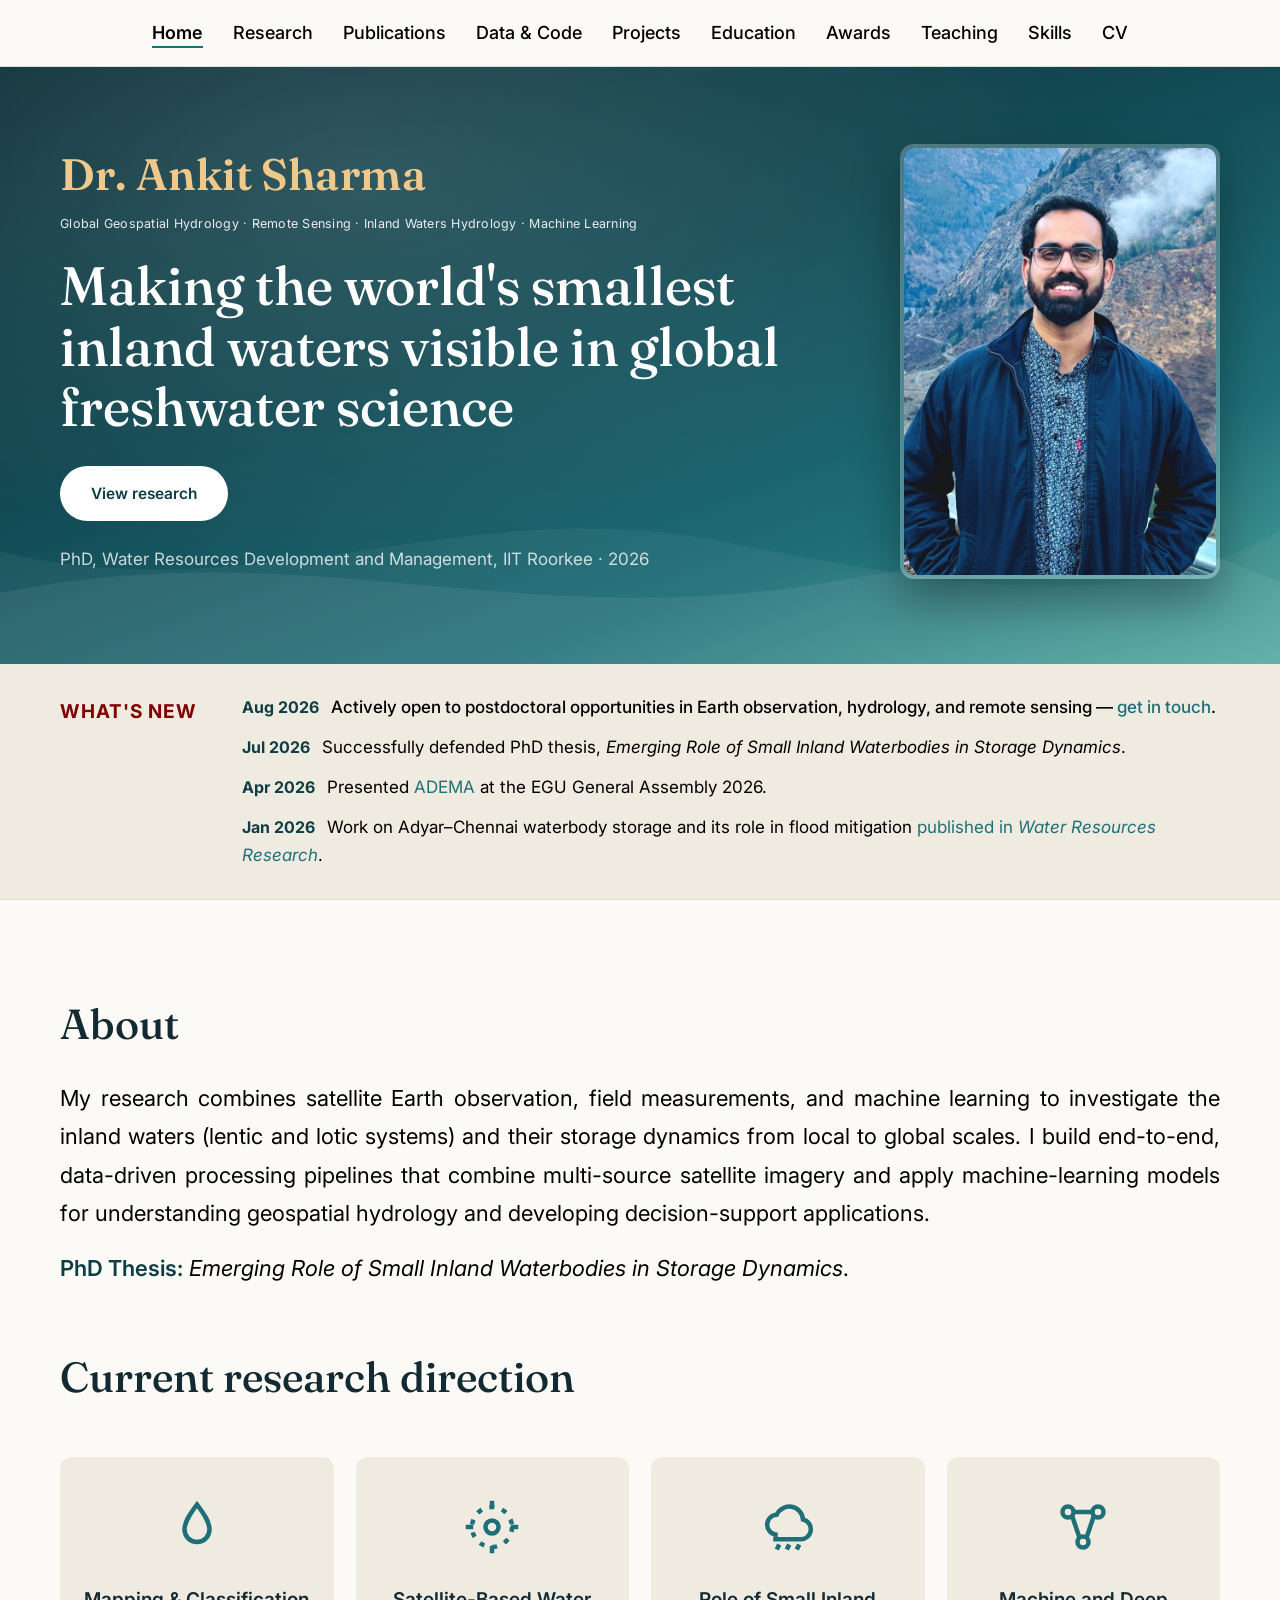
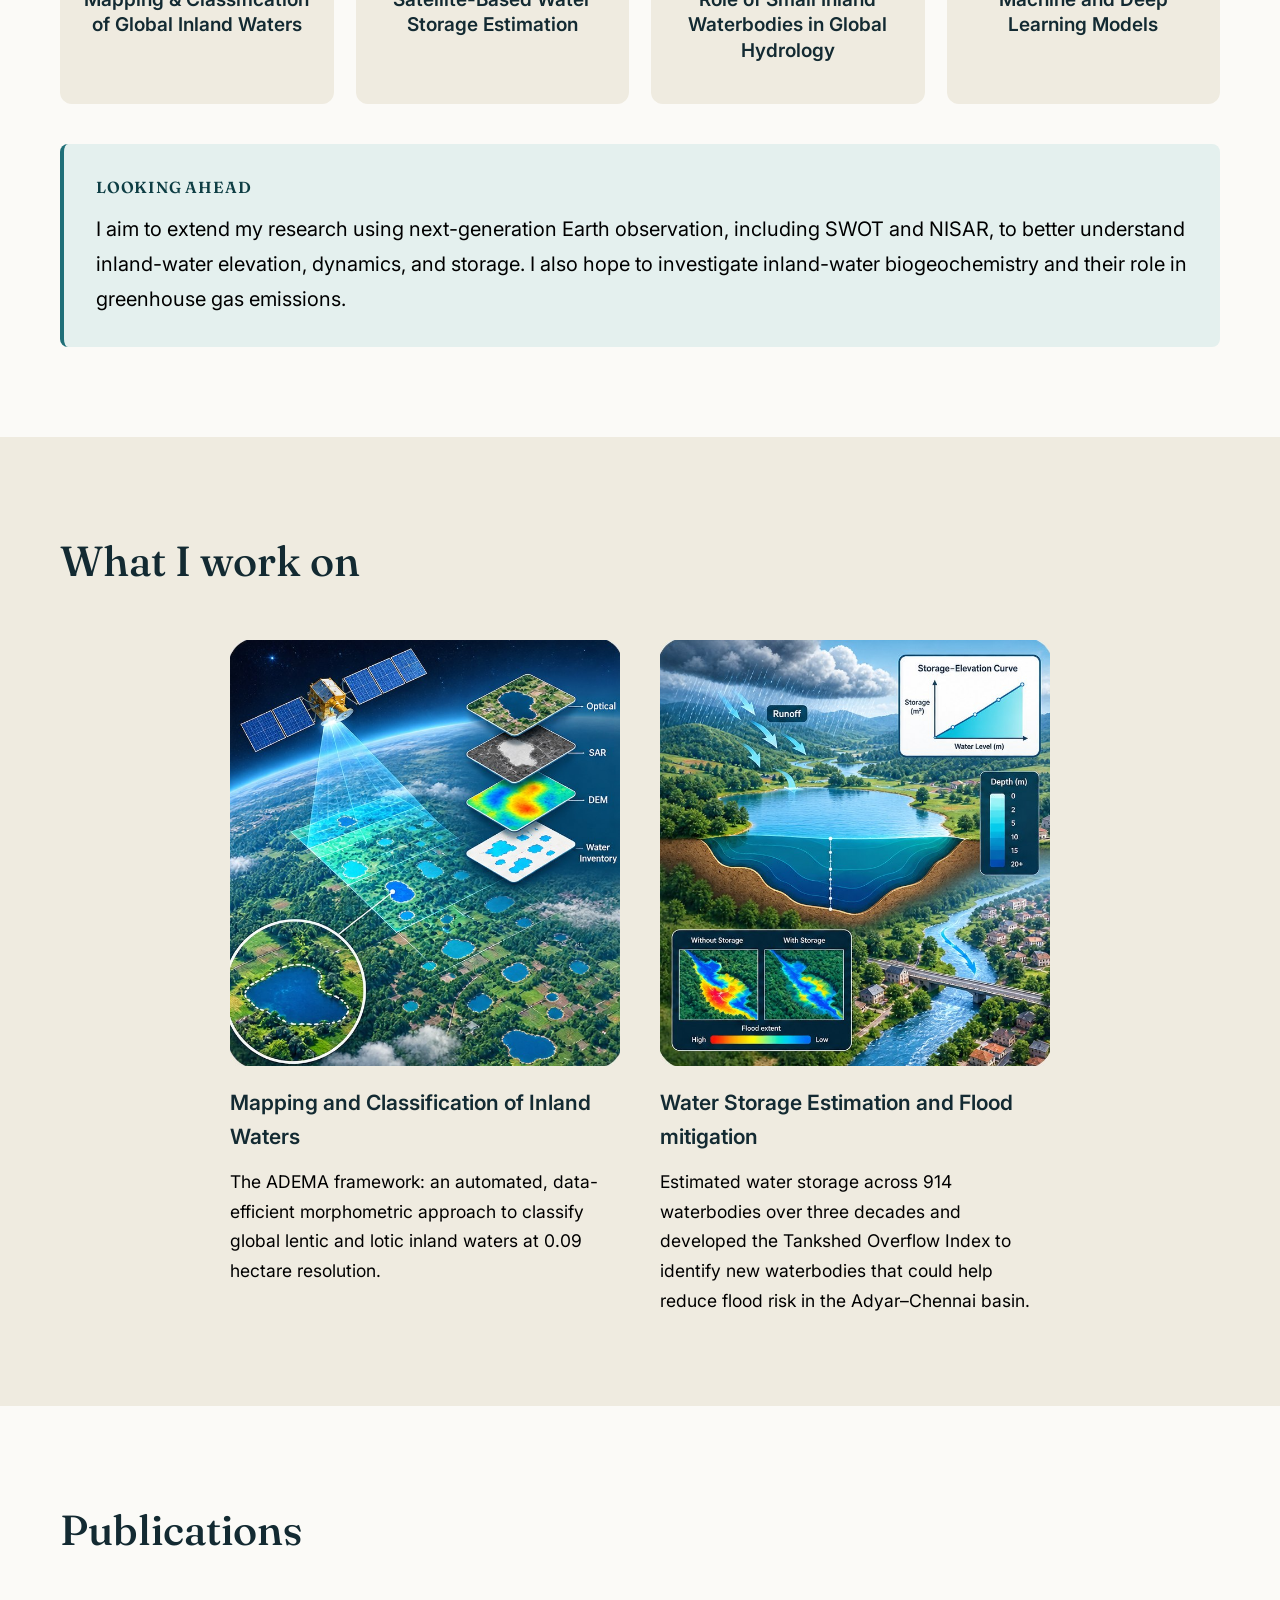
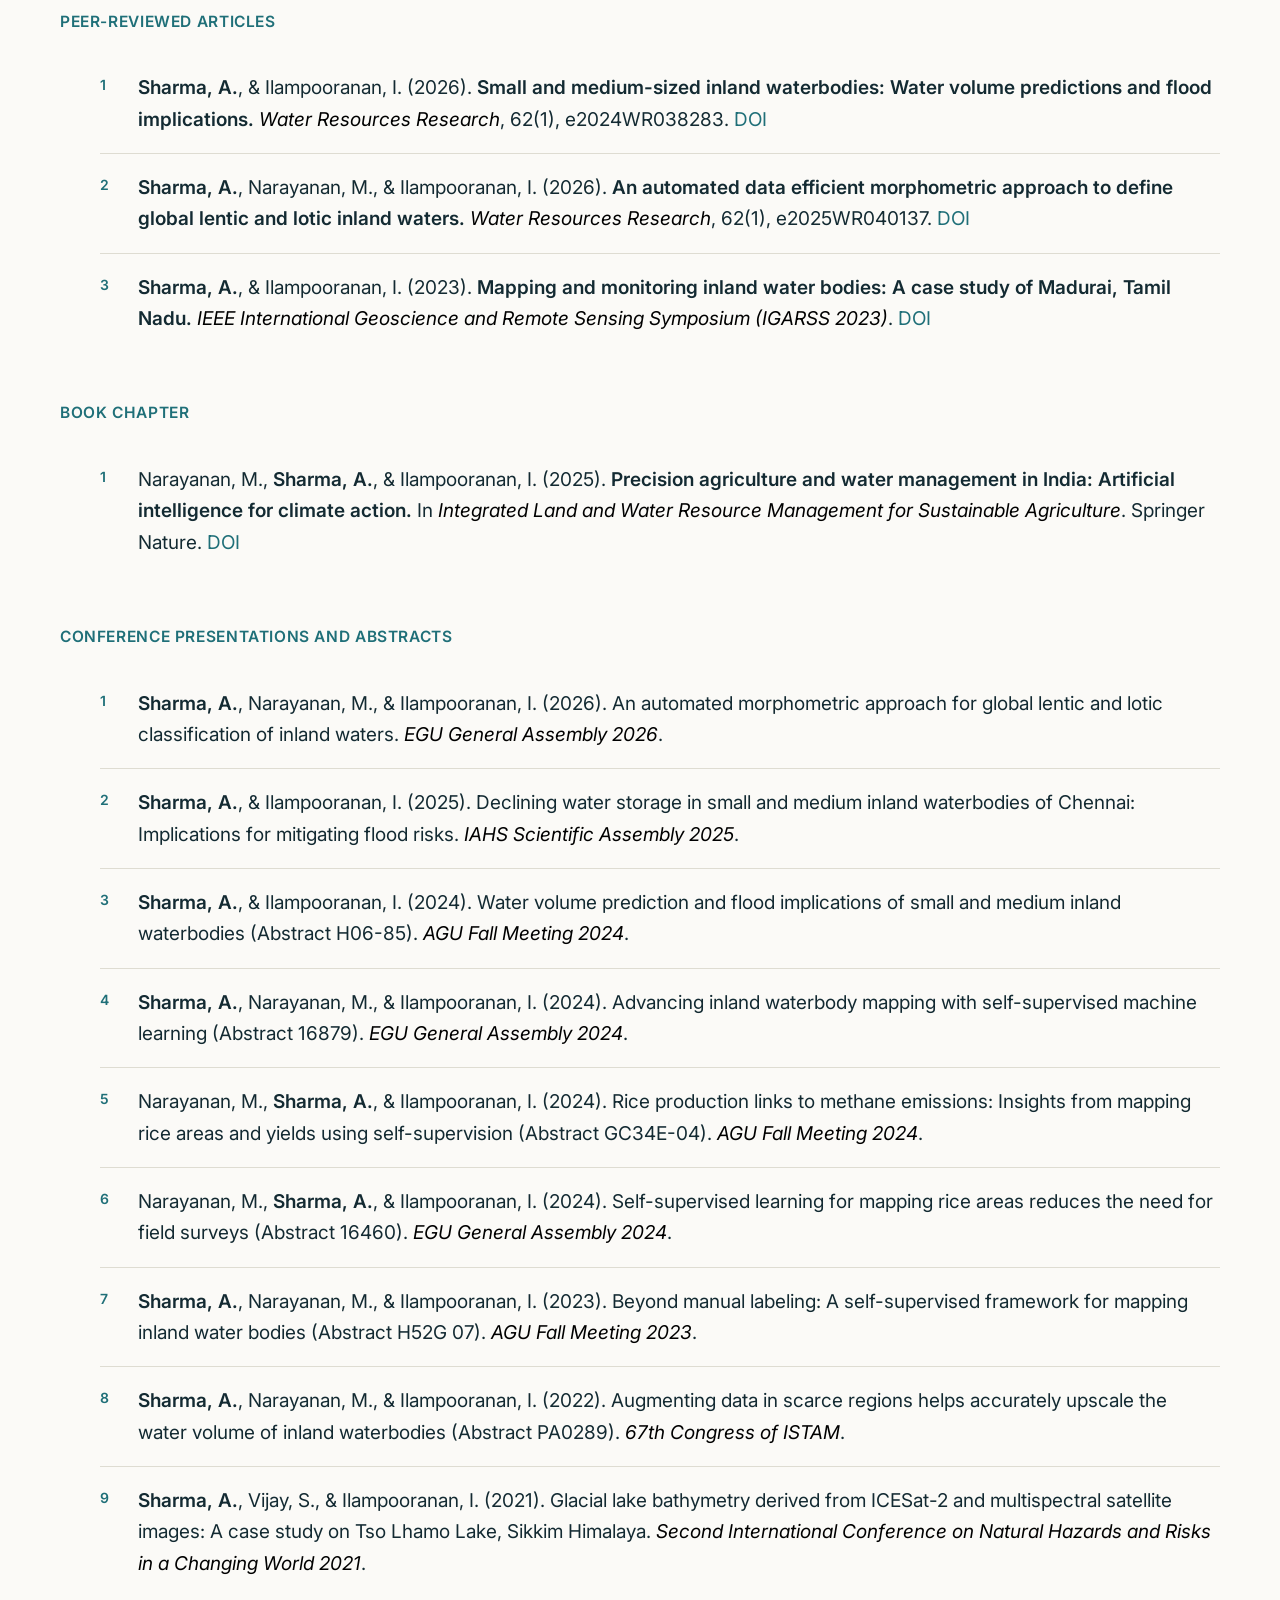
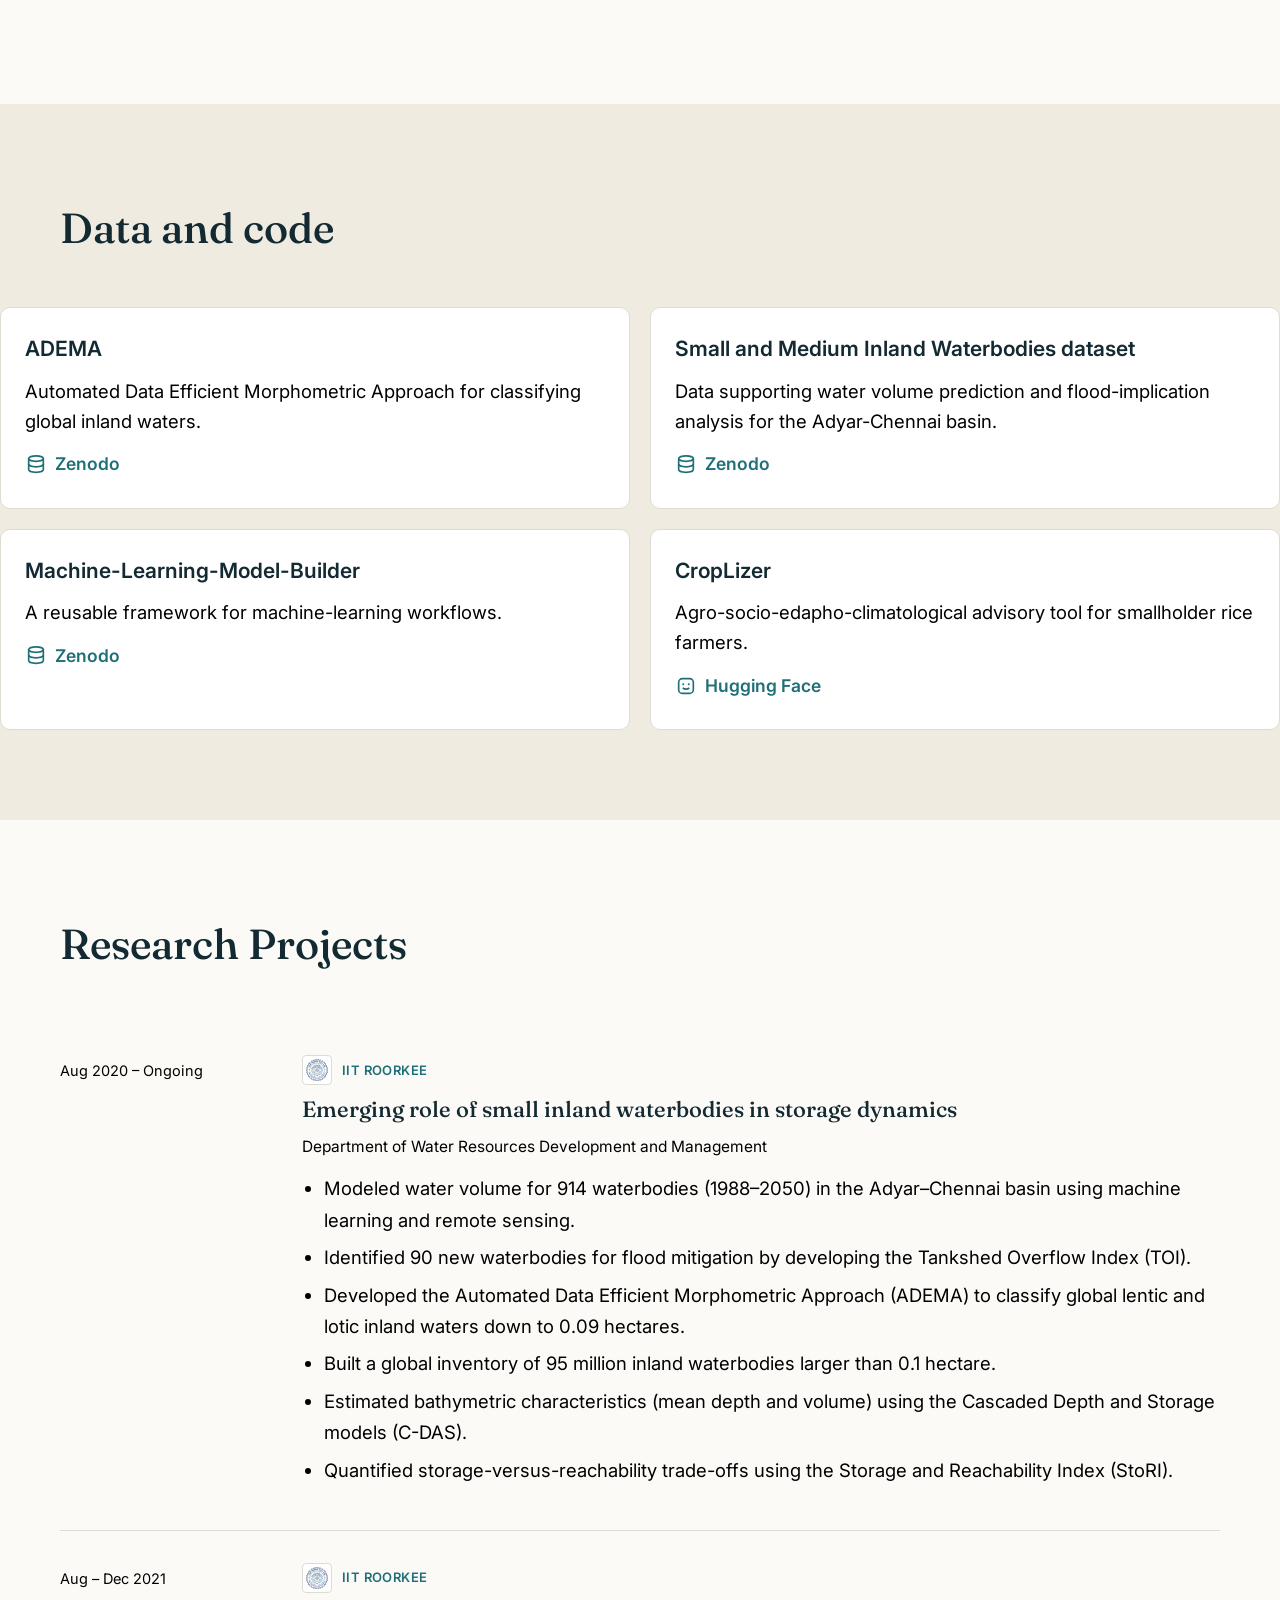
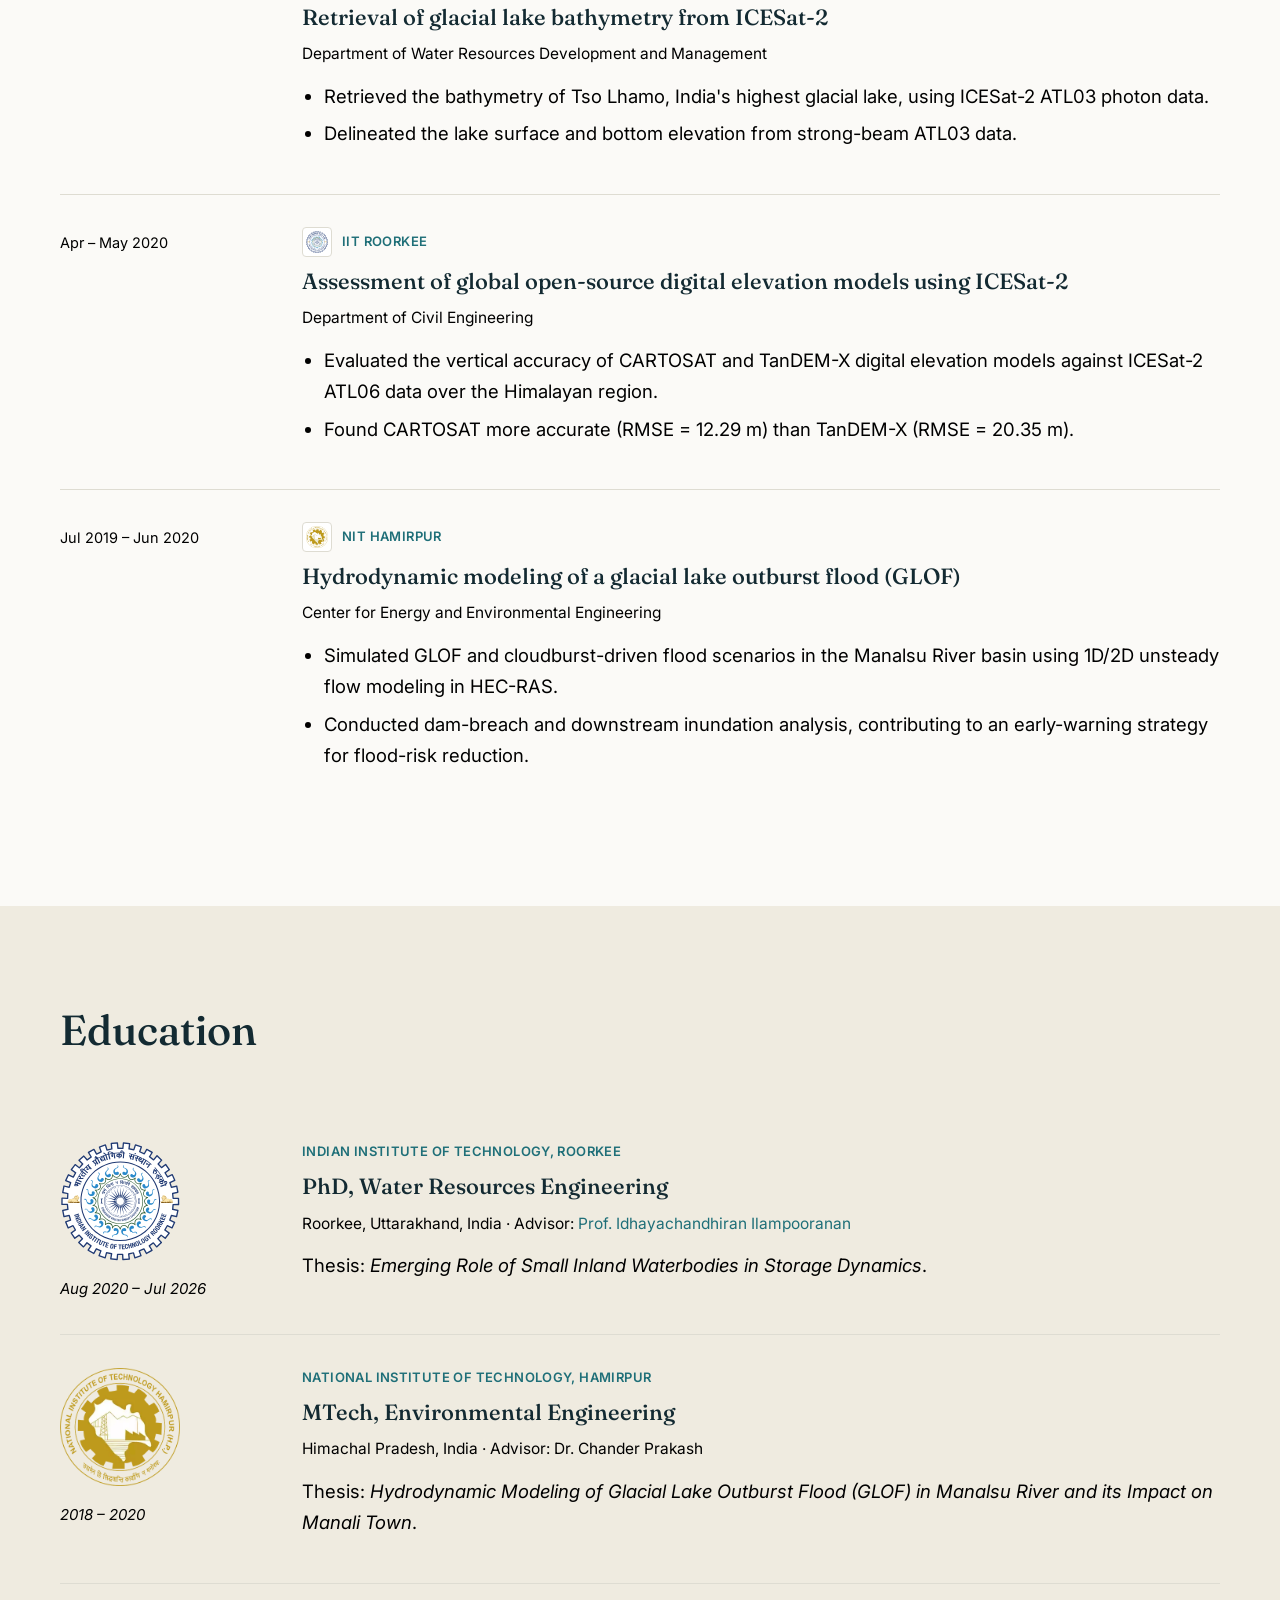
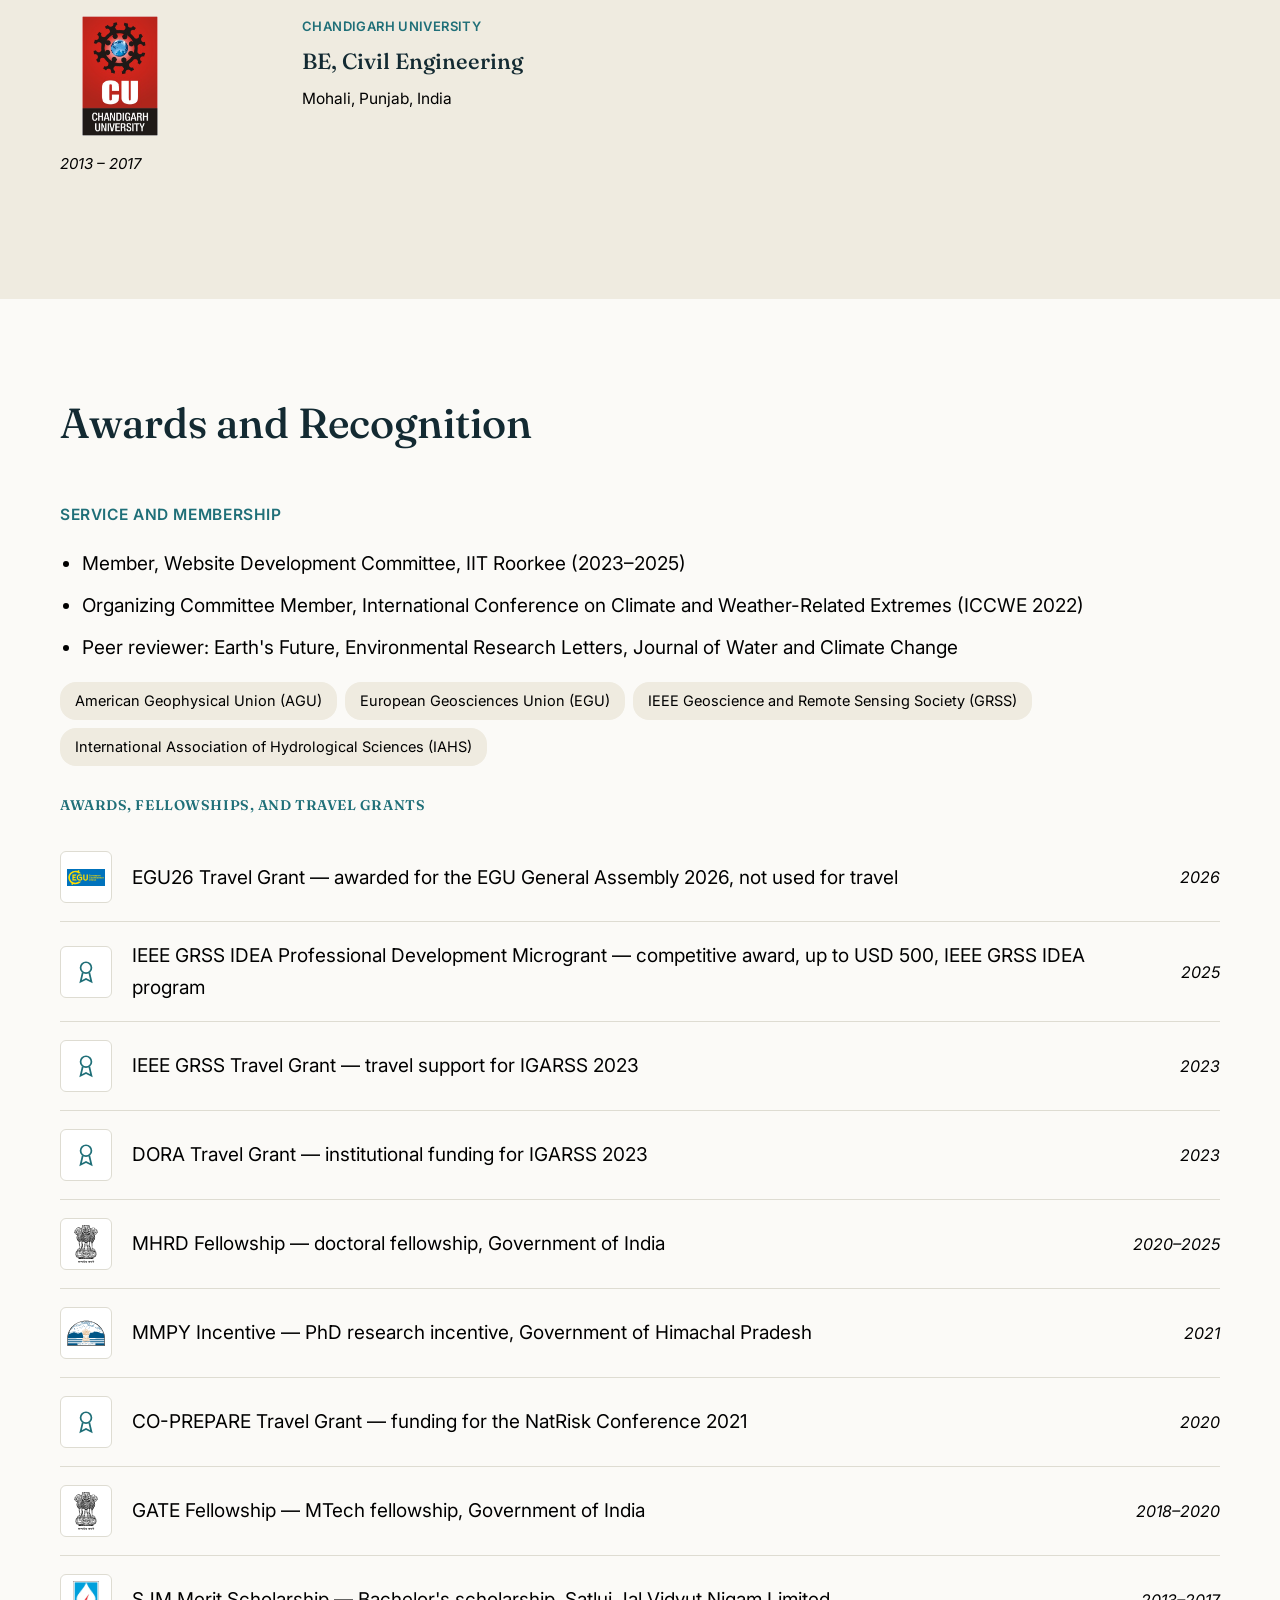
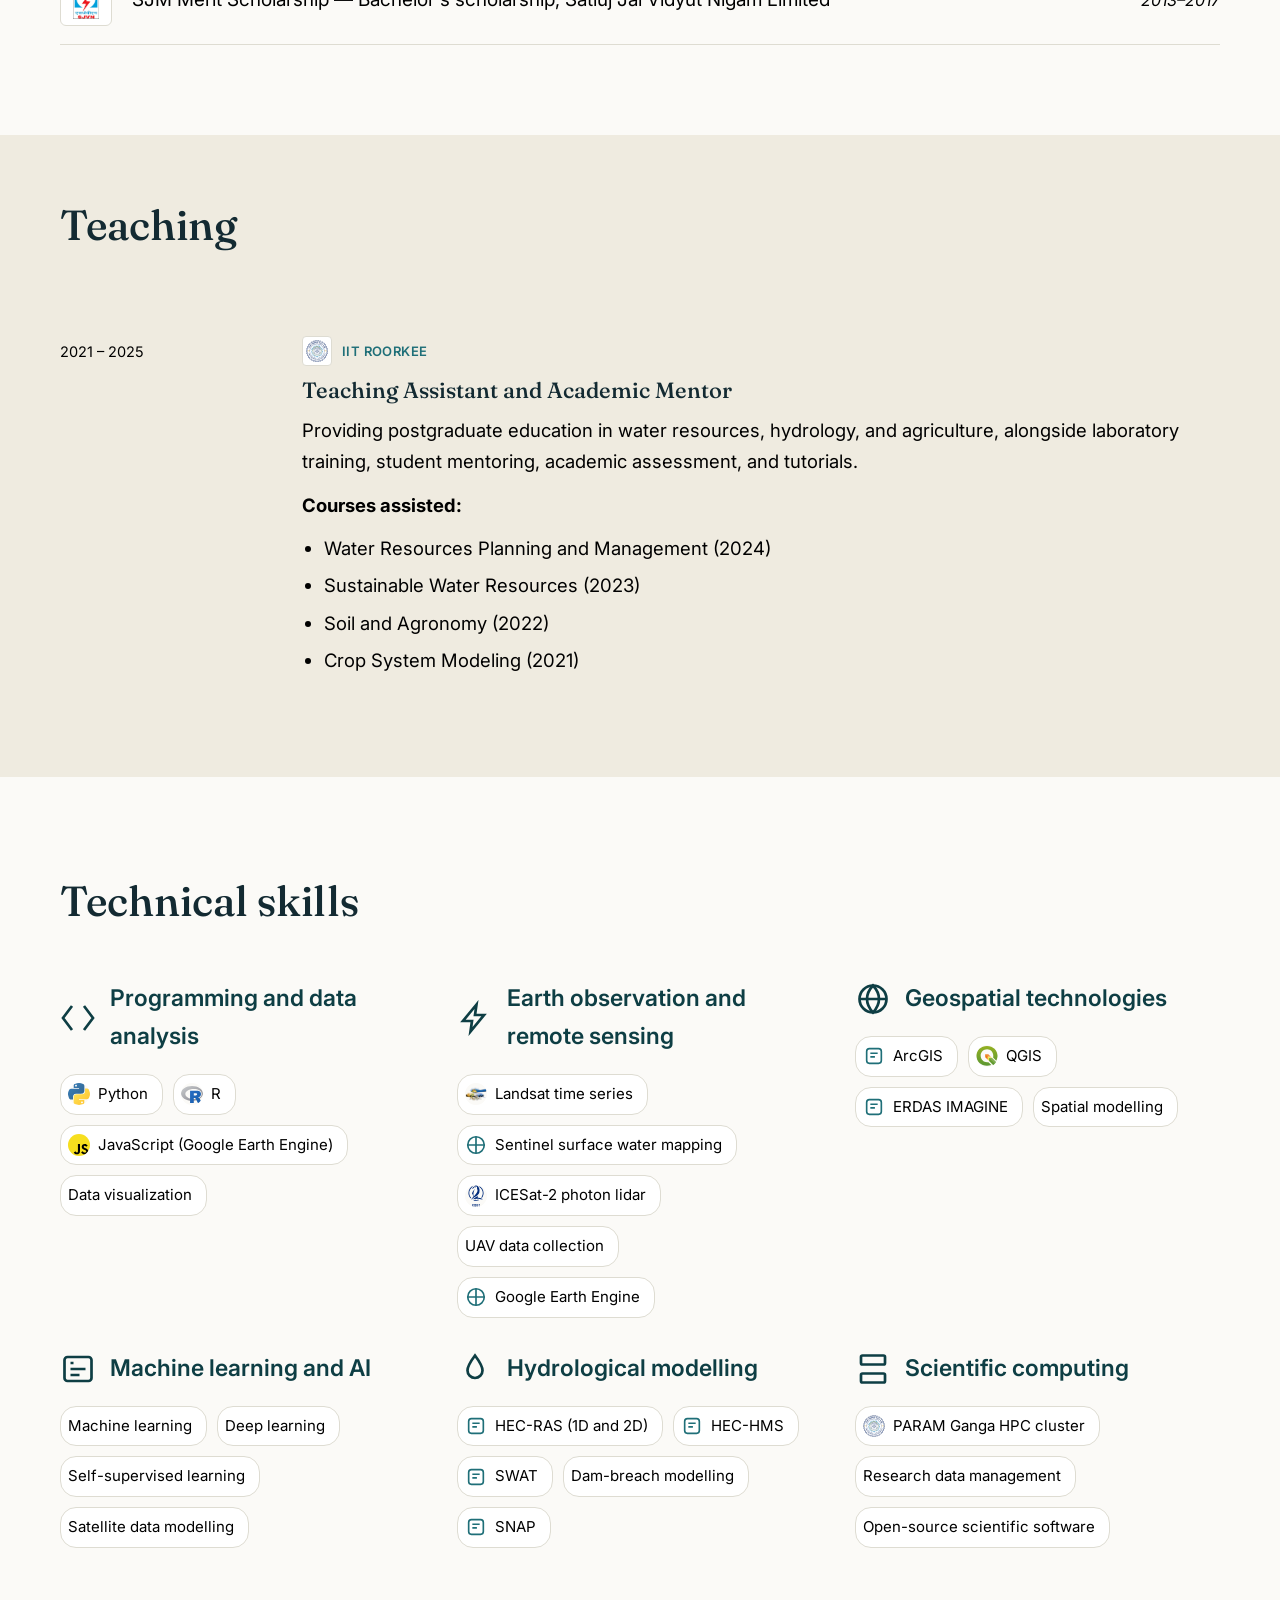
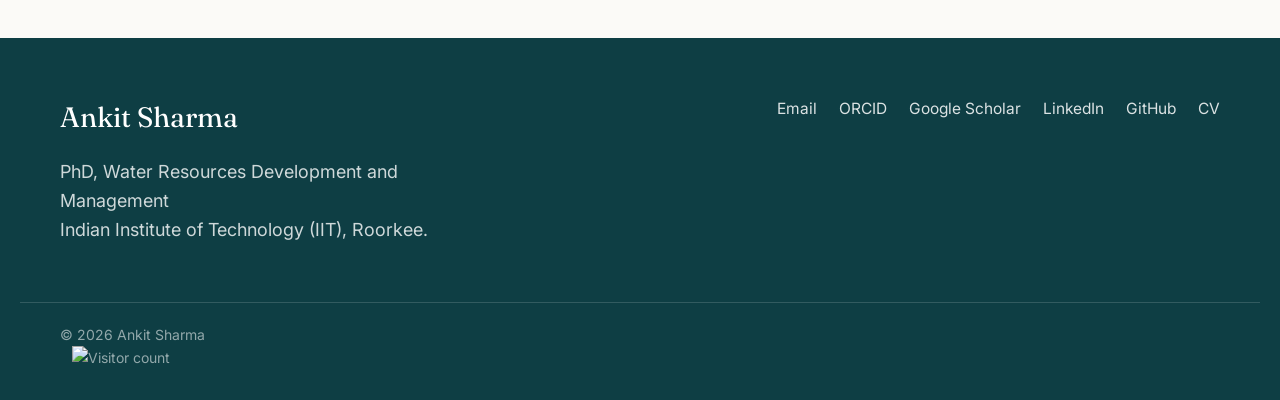
==== commit 5bfe582f: "Teaching copy/sizing, Skills icons and tool logos, three-line footer Teaching: replace the descripti" ====
--- a/index.html
+++ b/index.html
@@ -390,7 +390,7 @@
   </div>
 </section>
 
-<section class="section-pad bg-sand" id="teaching">
+<section class="section-pad bg-sand" id="teaching" style="padding:56px 0;">
   <div class="section-head">
     <h3>Teaching</h3>
   </div>
@@ -400,7 +400,7 @@
       <div>
         <div class="tl-org"><img class="tl-logo" src="assets/img/experience/iit_roorkee.svg" alt="" />IIT Roorkee</div>
         <h4>Teaching Assistant and Academic Mentor</h4>
-        <p>Supported undergraduate and postgraduate courses in water resources, hydrology, agriculture, and environmental systems: laboratory support, student mentoring, evaluation, and tutorials.</p>
+        <p>Providing postgraduate education in water resources, hydrology, and agriculture, alongside laboratory training, student mentoring, academic assessment, and tutorials.</p>
         <p><b>Courses assisted:</b></p>
         <ul>
           <li>Water Resources Planning and Management (2024)</li>
@@ -421,19 +421,29 @@
     <div class="skill-block">
       <h4><svg class="skill-icon" viewBox="0 0 24 24" fill="none" stroke="currentColor" stroke-width="1.8"><path d="M8 4L2 12l6 8M16 4l6 8-6 8"/></svg>Programming and data analysis</h4>
       <div class="skill-tags">
-        <span>Python</span><span>R</span><span>JavaScript (Google Earth Engine)</span><span>Data visualization</span>
+        <span><img class="skill-tag-icon" src="assets/img/skills/python.svg" alt="" />Python</span>
+        <span><img class="skill-tag-icon" src="assets/img/skills/r.svg" alt="" />R</span>
+        <span><img class="skill-tag-icon" src="assets/img/skills/javascript.svg" alt="" />JavaScript (Google Earth Engine)</span>
+        <span>Data visualization</span>
       </div>
     </div>
     <div class="skill-block">
       <h4><svg class="skill-icon" viewBox="0 0 24 24" fill="none" stroke="currentColor" stroke-width="1.8"><path d="M13 3L4 14h6l-1 7 9-11h-6l1-7z"/></svg>Earth observation and remote sensing</h4>
       <div class="skill-tags">
-        <span>Landsat time series</span><span>Sentinel surface water mapping</span><span>ICESat-2 photon lidar</span><span>UAV data collection</span><span>Google Earth Engine</span>
+        <span><img class="skill-tag-icon" src="assets/img/skills/landsat.png" alt="" />Landsat time series</span>
+        <span><svg class="skill-tag-icon-generic" viewBox="0 0 24 24" fill="none" stroke="currentColor" stroke-width="1.8"><circle cx="12" cy="12" r="9"/><path d="M12 3v18M3 12h18"/></svg>Sentinel surface water mapping</span>
+        <span><img class="skill-tag-icon" src="assets/img/skills/icesat2.svg" alt="" />ICESat-2 photon lidar</span>
+        <span>UAV data collection</span>
+        <span><svg class="skill-tag-icon-generic" viewBox="0 0 24 24" fill="none" stroke="currentColor" stroke-width="1.8"><circle cx="12" cy="12" r="9"/><path d="M12 3v18M3 12h18"/></svg>Google Earth Engine</span>
       </div>
     </div>
     <div class="skill-block">
       <h4><svg class="skill-icon" viewBox="0 0 24 24" fill="none" stroke="currentColor" stroke-width="1.8"><circle cx="12" cy="12" r="9"/><path d="M3 12h18M12 3c2.5 2.7 4 6 4 9s-1.5 6.3-4 9c-2.5-2.7-4-6-4-9s1.5-6.3 4-9z"/></svg>Geospatial technologies</h4>
       <div class="skill-tags">
-        <span>ArcGIS</span><span>QGIS</span><span>ERDAS IMAGINE</span><span>Spatial modelling</span>
+        <span><svg class="skill-tag-icon-generic" viewBox="0 0 24 24" fill="none" stroke="currentColor" stroke-width="1.8"><rect x="4" y="4" width="16" height="16" rx="3"/><path d="M8 9h8M8 13h5"/></svg>ArcGIS</span>
+        <span><img class="skill-tag-icon" src="assets/img/skills/qgis.svg" alt="" />QGIS</span>
+        <span><svg class="skill-tag-icon-generic" viewBox="0 0 24 24" fill="none" stroke="currentColor" stroke-width="1.8"><rect x="4" y="4" width="16" height="16" rx="3"/><path d="M8 9h8M8 13h5"/></svg>ERDAS IMAGINE</span>
+        <span>Spatial modelling</span>
       </div>
     </div>
     <div class="skill-block">
@@ -445,13 +455,18 @@
     <div class="skill-block">
       <h4><svg class="skill-icon" viewBox="0 0 24 24" fill="none" stroke="currentColor" stroke-width="1.8"><path d="M12 3c3 4 5 7 5 10a5 5 0 0 1-10 0c0-3 2-6 5-10z"/></svg>Hydrological modelling</h4>
       <div class="skill-tags">
-        <span>HEC-RAS (1D and 2D)</span><span>HEC-HMS</span><span>SWAT</span><span>Dam-breach modelling</span><span>SNAP</span>
+        <span><svg class="skill-tag-icon-generic" viewBox="0 0 24 24" fill="none" stroke="currentColor" stroke-width="1.8"><rect x="4" y="4" width="16" height="16" rx="3"/><path d="M8 9h8M8 13h5"/></svg>HEC-RAS (1D and 2D)</span>
+        <span><svg class="skill-tag-icon-generic" viewBox="0 0 24 24" fill="none" stroke="currentColor" stroke-width="1.8"><rect x="4" y="4" width="16" height="16" rx="3"/><path d="M8 9h8M8 13h5"/></svg>HEC-HMS</span>
+        <span><svg class="skill-tag-icon-generic" viewBox="0 0 24 24" fill="none" stroke="currentColor" stroke-width="1.8"><rect x="4" y="4" width="16" height="16" rx="3"/><path d="M8 9h8M8 13h5"/></svg>SWAT</span>
+        <span>Dam-breach modelling</span>
+        <span><svg class="skill-tag-icon-generic" viewBox="0 0 24 24" fill="none" stroke="currentColor" stroke-width="1.8"><rect x="4" y="4" width="16" height="16" rx="3"/><path d="M8 9h8M8 13h5"/></svg>SNAP</span>
       </div>
     </div>
     <div class="skill-block">
       <h4><svg class="skill-icon" viewBox="0 0 24 24" fill="none" stroke="currentColor" stroke-width="1.8"><rect x="4" y="3" width="16" height="6" rx="1"/><rect x="4" y="15" width="16" height="6" rx="1"/><path d="M8 6h.01M8 18h.01"/></svg>Scientific computing</h4>
       <div class="skill-tags">
-        <span>PARAM Ganga HPC cluster</span><span>Research data management</span><span>Open-source scientific software</span>
+        <span><img class="skill-tag-icon" src="assets/img/education/iit_roorkee.svg" alt="" />PARAM Ganga HPC cluster</span>
+        <span>Research data management</span><span>Open-source scientific software</span>
       </div>
     </div>
   </div>
@@ -461,7 +476,7 @@
   <div class="footer-inner">
     <div>
       <div class="footer-brand">Ankit Sharma</div>
-      <p class="footer-tag">PhD, Water Resources Development and Management, IIT Roorkee. Satellite Earth observation and machine learning for small inland waterbodies.</p>
+      <p class="footer-tag">PhD, Water Resources Development and Management<br />Indian Institute of Technology (IIT), Roorkee.</p>
     </div>
     <ul class="footer-links">
       <li><a href="mailto:a_sharma@wr.iitr.ac.in">Email</a></li>
--- a/assets/css/style.css
+++ b/assets/css/style.css
@@ -239,11 +239,11 @@
 .tl-period{font-size:14.5px;color:#000;padding-top:4px;}
 .tl-org{font-size:13px;letter-spacing:.03em;text-transform:uppercase;color:var(--teal);font-weight:600;margin-bottom:6px;display:flex;align-items:center;gap:10px;}
 .tl-logo{width:30px;height:30px;object-fit:contain;flex:none;border-radius:4px;background:var(--white);border:1px solid var(--line);padding:3px;}
-.tl-item h4{font-size:20px;font-family:'Fraunces',serif;font-weight:500;margin:0 0 4px;}
-.tl-item .tl-place{font-size:14.5px;color:#000;margin-bottom:14px;}
-.tl-item p{font-size:16px;line-height:1.7;color:#000;margin:0 0 12px;}
-.tl-item ul{margin:0 0 12px;padding-left:20px;}
-.tl-item li{font-size:16px;line-height:1.7;color:#000;margin-bottom:4px;}
+.tl-item h4{font-size:22px;font-family:'Fraunces',serif;font-weight:500;margin:0 0 6px;}
+.tl-item .tl-place{font-size:15.5px;color:#000;margin-bottom:14px;}
+.tl-item p{font-size:18.5px;line-height:1.7;color:#000;margin:0 0 12px;}
+.tl-item ul{margin:0 0 12px;padding-left:22px;}
+.tl-item li{font-size:18.5px;line-height:1.7;color:#000;margin-bottom:6px;}
 
 /* Education: large institution mark stacked above the date, in place
    of the plain date-only left column used by other timelines. */
@@ -279,10 +279,15 @@
    Skills
 ========================================================== */
 .skills-grid{max-width:var(--maxw);margin:0 auto;padding:0 40px;display:grid;grid-template-columns:repeat(3,1fr);gap:32px;}
-.skill-block h4{font-size:15.5px;font-weight:600;font-family:'Inter',sans-serif;color:var(--teal-deep);margin:0 0 14px;display:flex;align-items:center;gap:10px;}
-.skill-icon{width:20px;height:20px;flex:none;color:var(--teal);}
-.skill-tags{display:flex;flex-wrap:wrap;gap:8px;}
-.skill-tags span{font-size:14.5px;background:var(--white);border:1px solid var(--line);color:#000;padding:7px 13px;border-radius:16px;}
+.skill-block h4{font-size:23px;font-weight:600;font-family:'Inter',sans-serif;color:var(--teal-deep);margin:0 0 18px;display:flex;align-items:center;gap:14px;}
+.skill-icon{width:36px;height:36px;flex:none;color:var(--teal-deep);}
+.skill-tags{display:flex;flex-wrap:wrap;gap:10px;}
+.skill-tags span{
+  font-size:15px;background:var(--white);border:1px solid var(--line);color:#000;
+  padding:7px 14px 7px 7px;border-radius:16px;display:inline-flex;align-items:center;gap:8px;
+}
+.skill-tag-icon{width:22px;height:22px;flex:none;border-radius:50%;object-fit:contain;background:var(--paper);}
+.skill-tag-icon-generic{width:22px;height:22px;flex:none;color:var(--teal);}
 
 @media (max-width:800px){
   .skills-grid{grid-template-columns:1fr 1fr;}
@@ -353,8 +358,8 @@
 ========================================================== */
 .site-footer{background:var(--teal-deep);color:#fff;padding:56px 0 30px;}
 .footer-inner{max-width:var(--maxw);margin:0 auto;padding:0 40px;display:flex;justify-content:space-between;flex-wrap:wrap;gap:32px;}
-.footer-brand{font-family:'Fraunces',serif;font-size:21px;margin-bottom:10px;}
-.footer-tag{font-size:15px;color:rgba(255,255,255,.72);max-width:360px;line-height:1.6;}
+.footer-brand{font-family:'Fraunces',serif;font-size:28px;margin-bottom:12px;}
+.footer-tag{font-size:18px;color:rgba(255,255,255,.8);max-width:380px;line-height:1.6;}
 .footer-links{display:flex;gap:22px;list-style:none;flex-wrap:wrap;}
 .footer-links a{color:rgba(255,255,255,.85);font-size:15.5px;}
 .footer-links a:hover{color:#fff;}
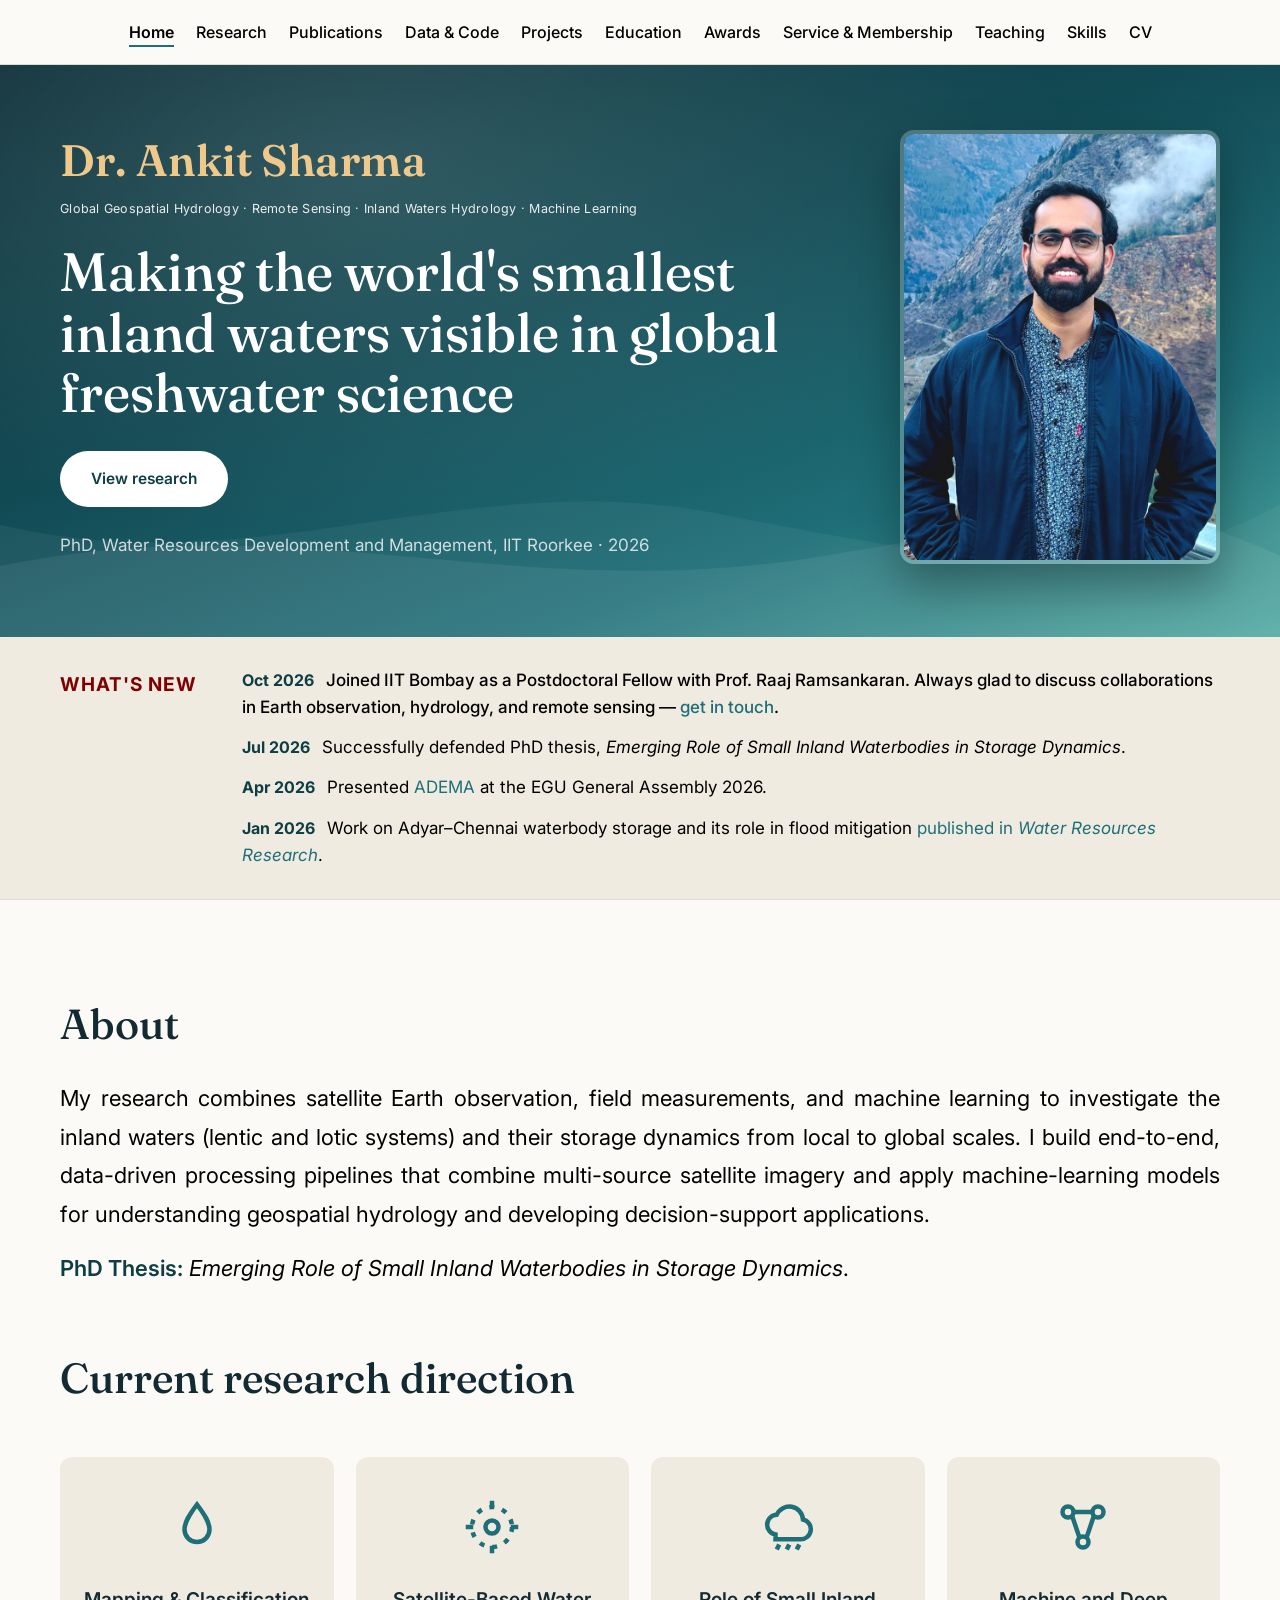
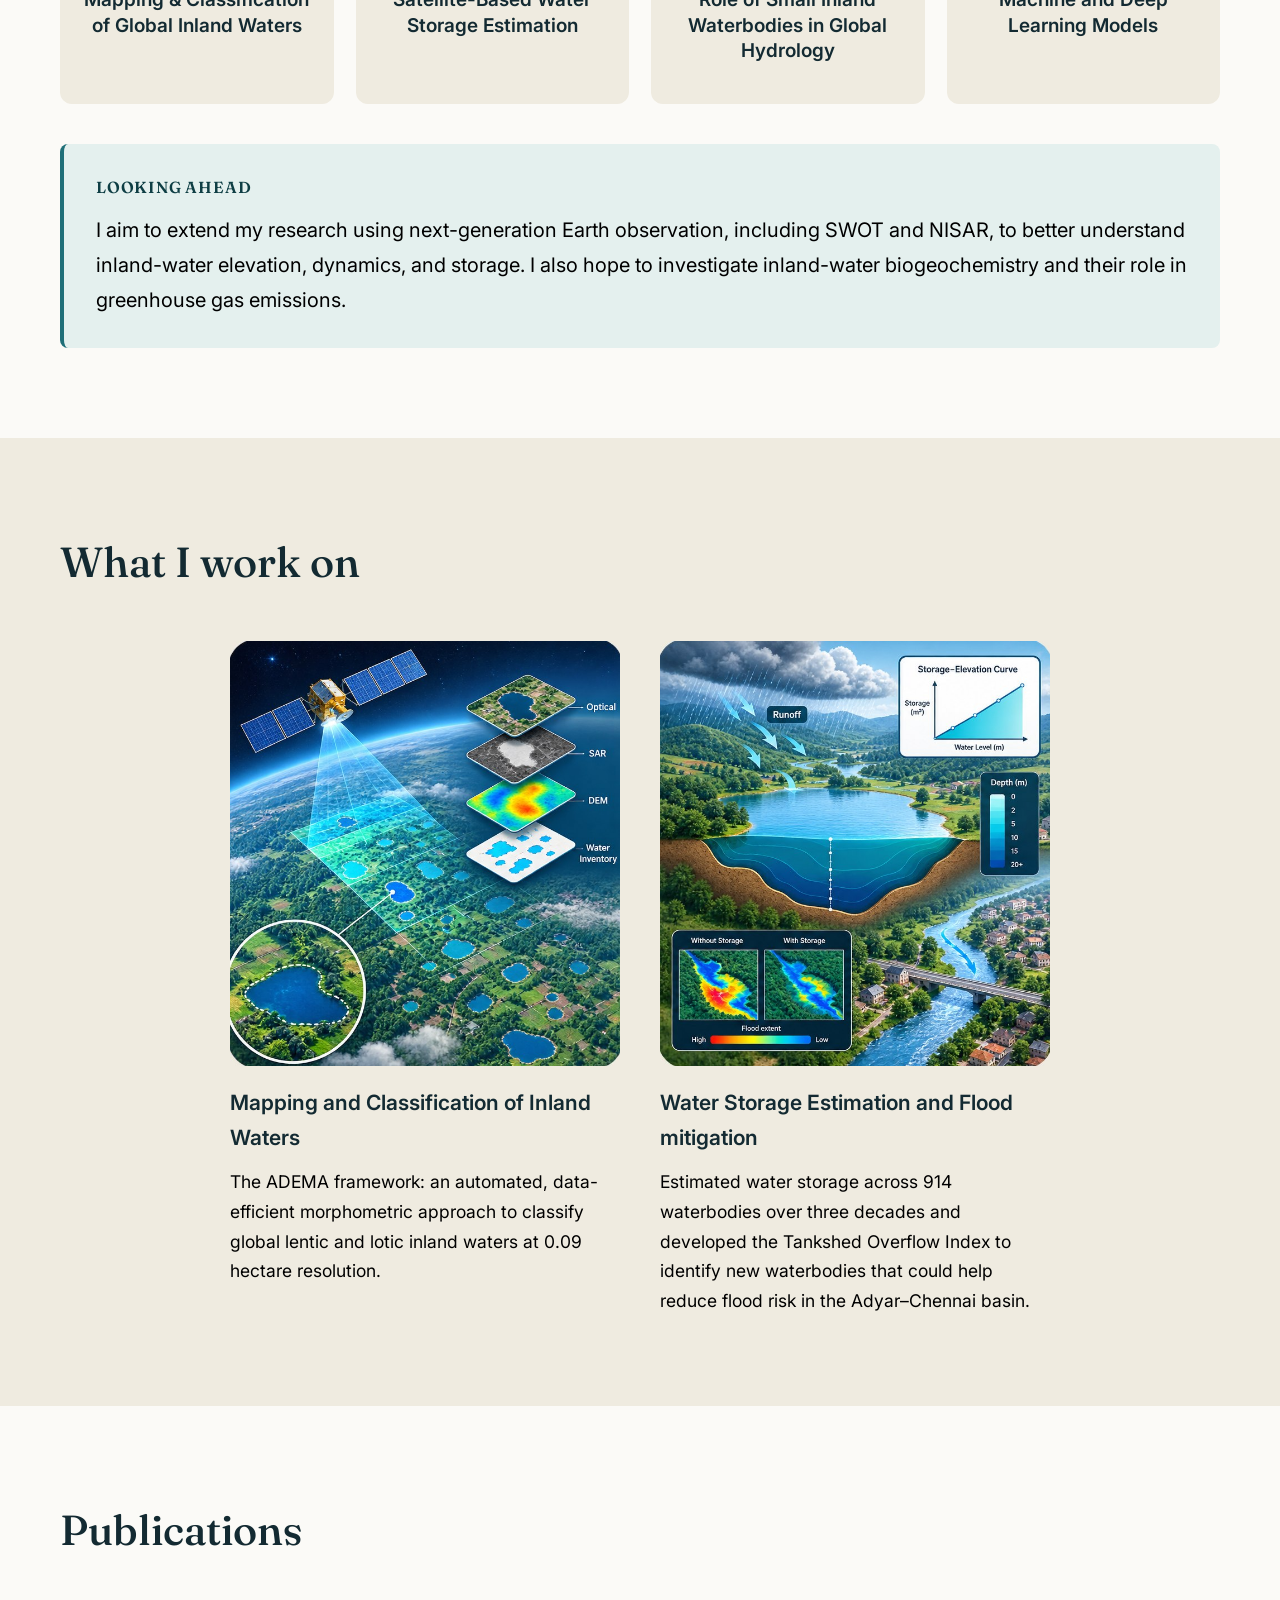
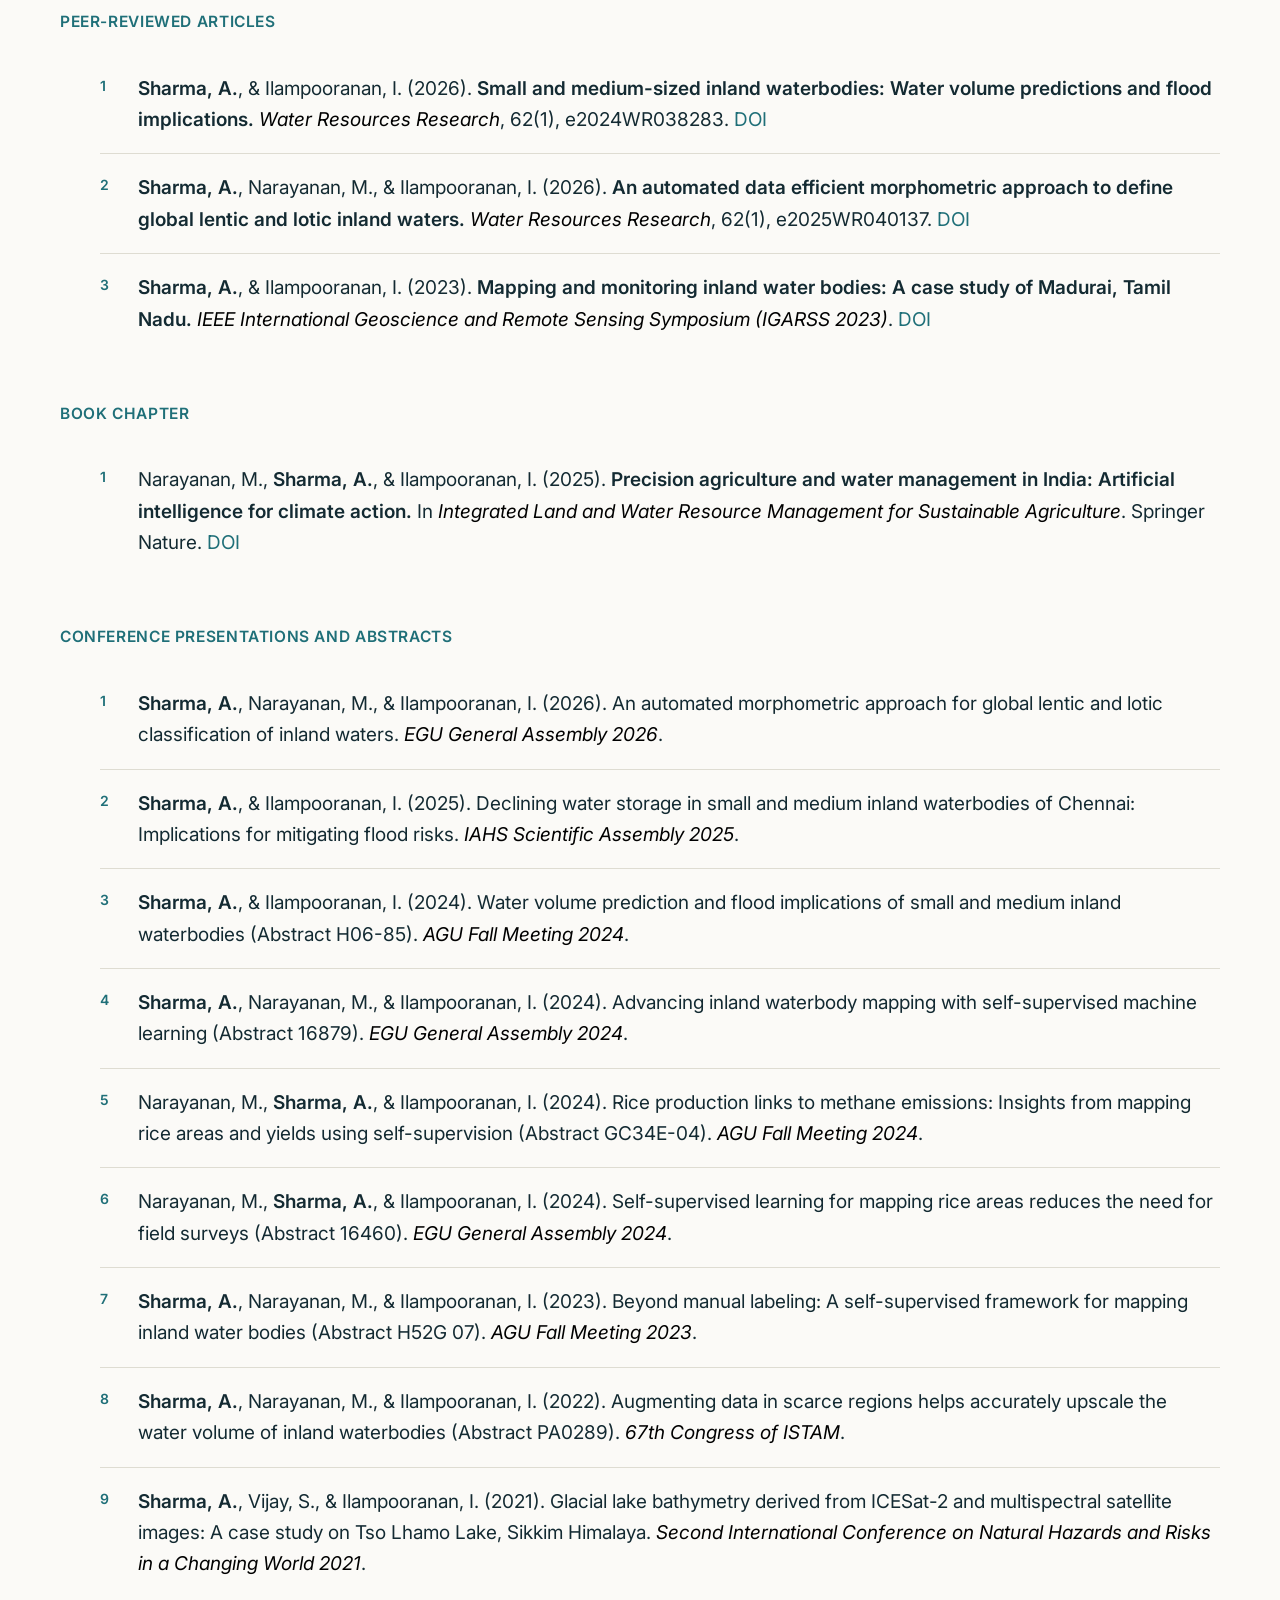
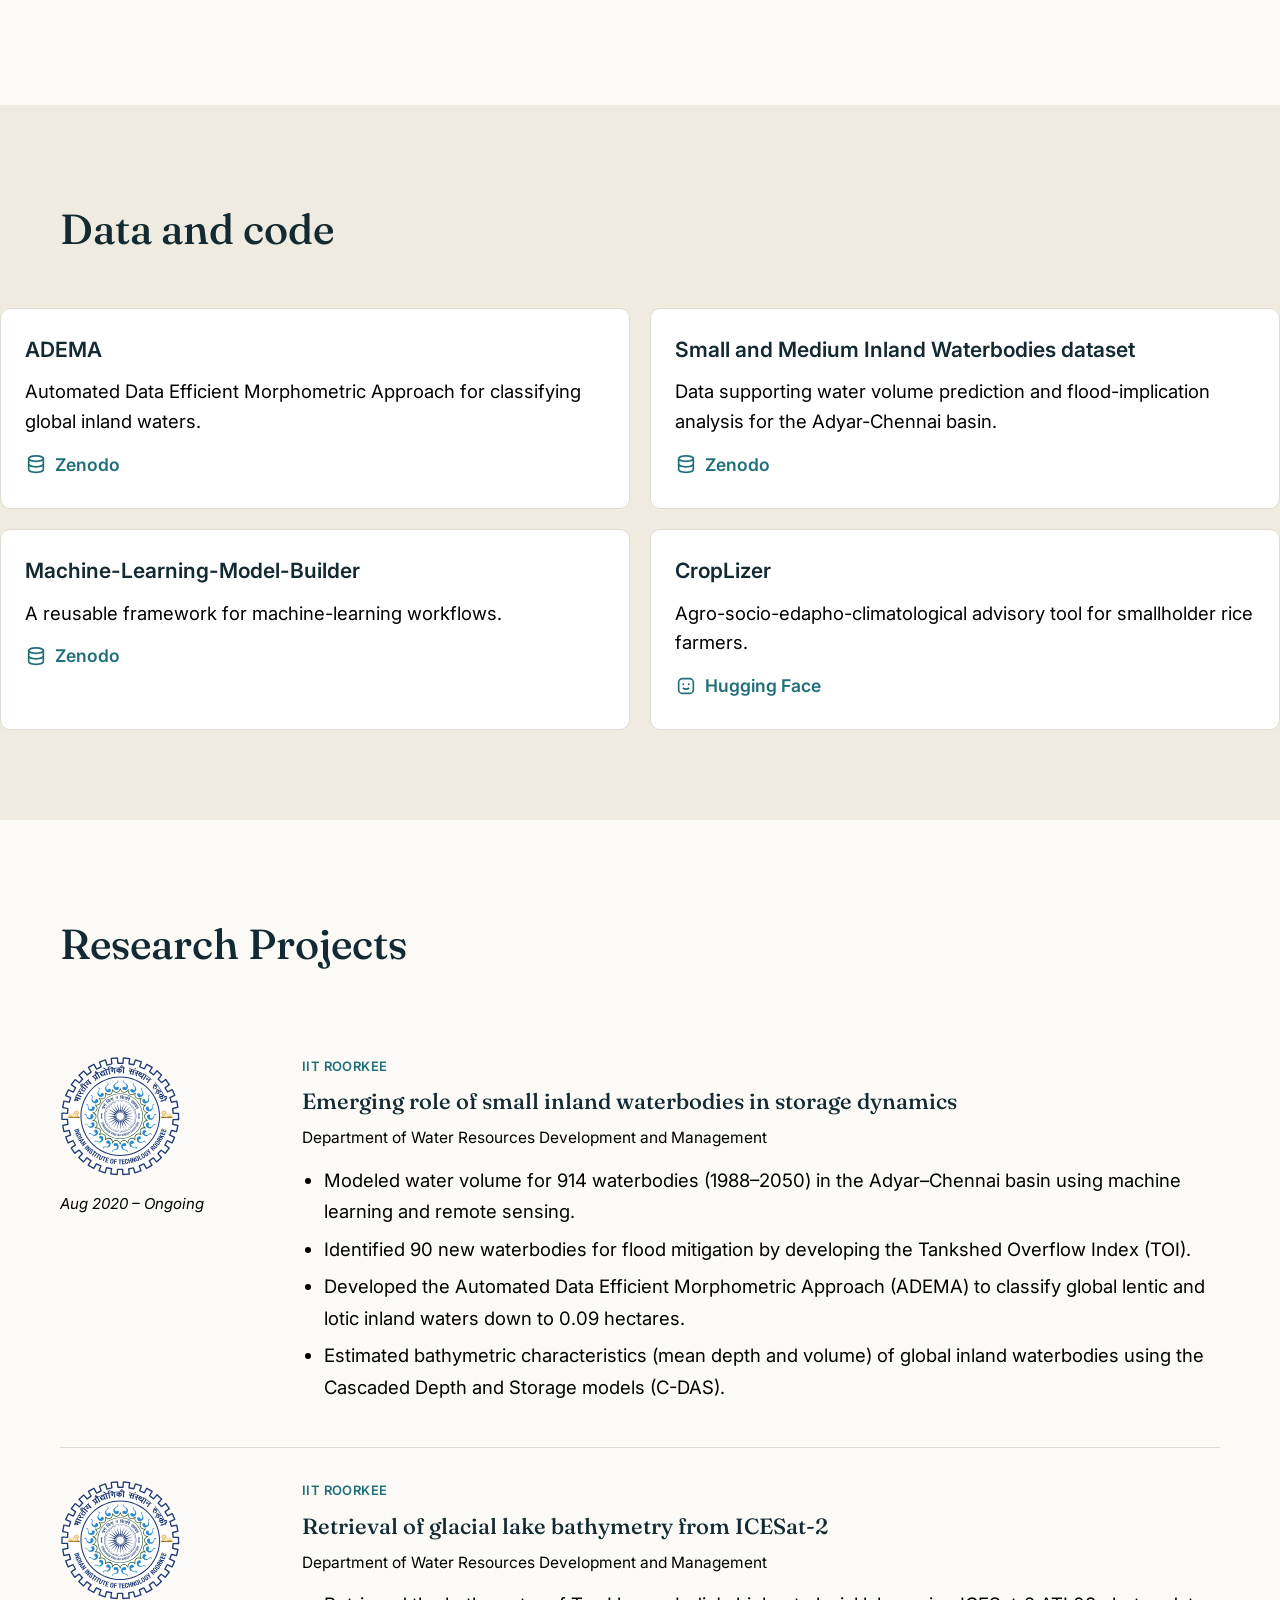
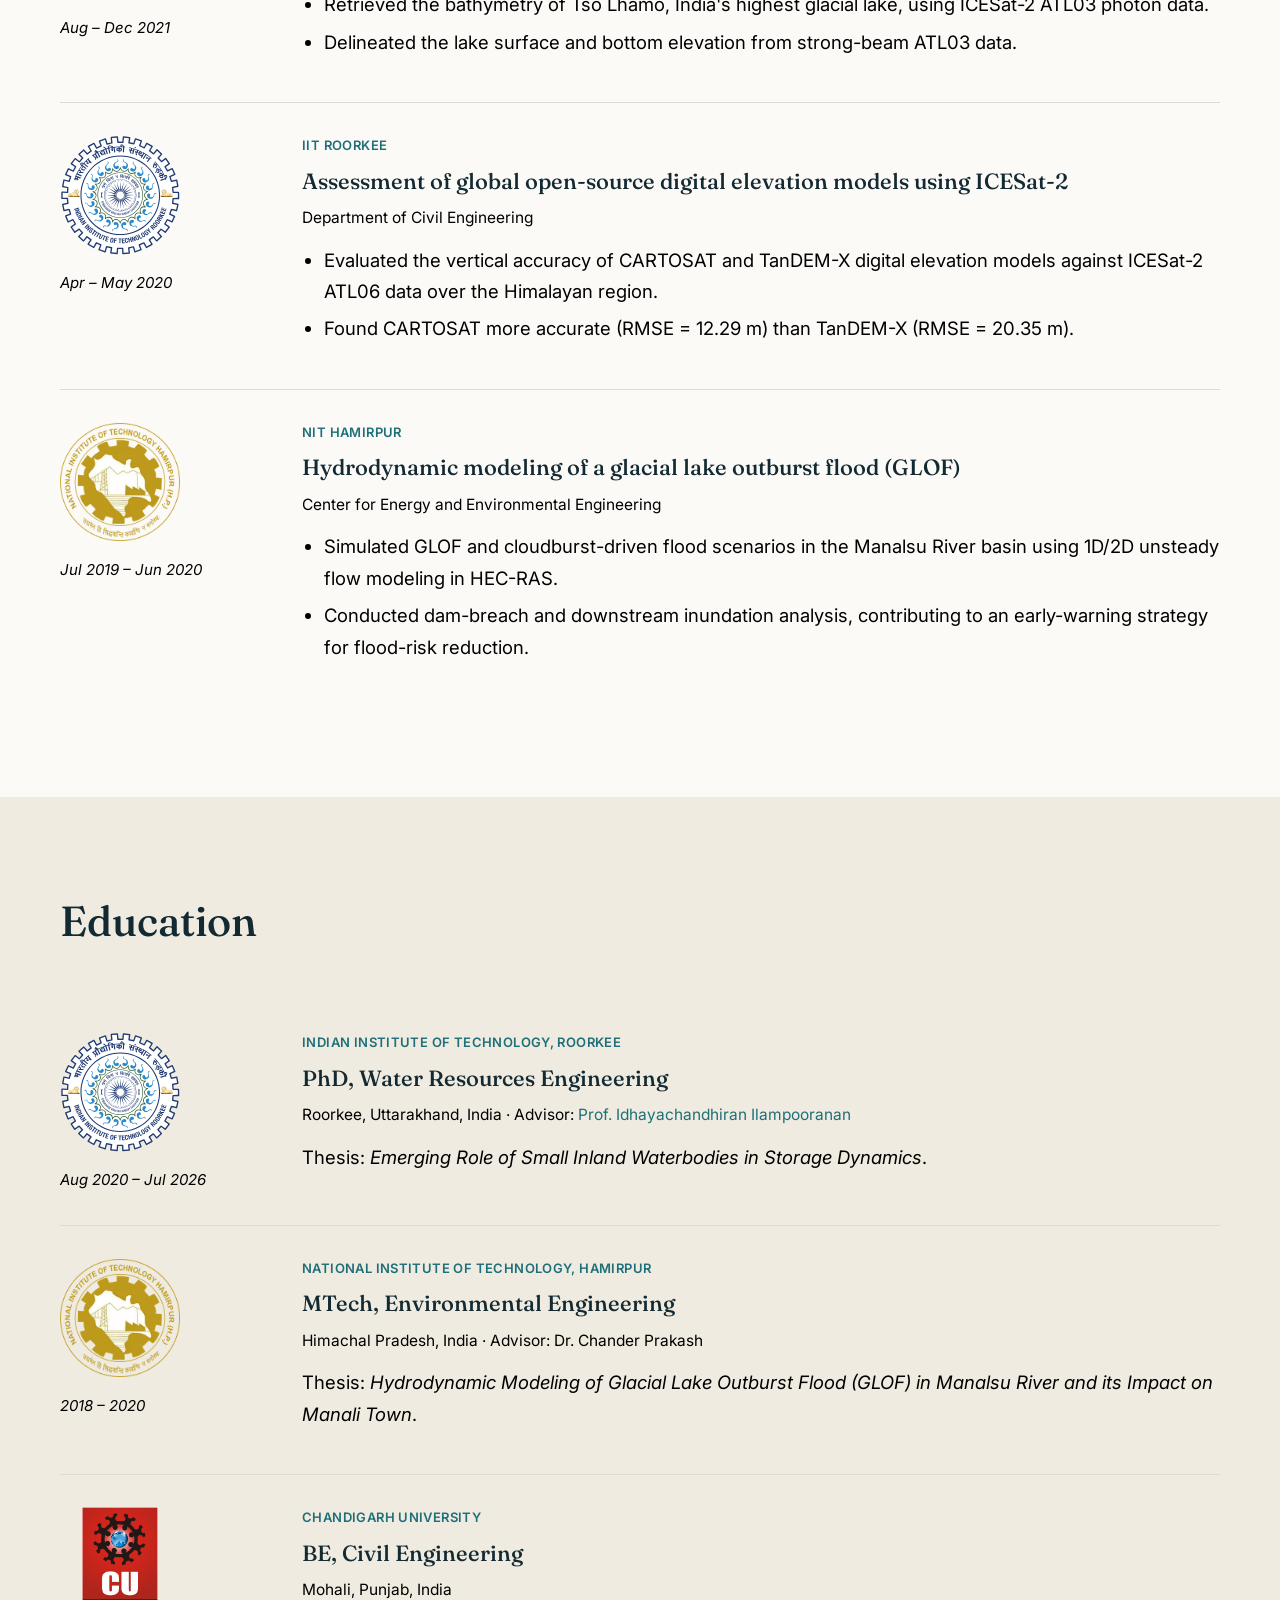
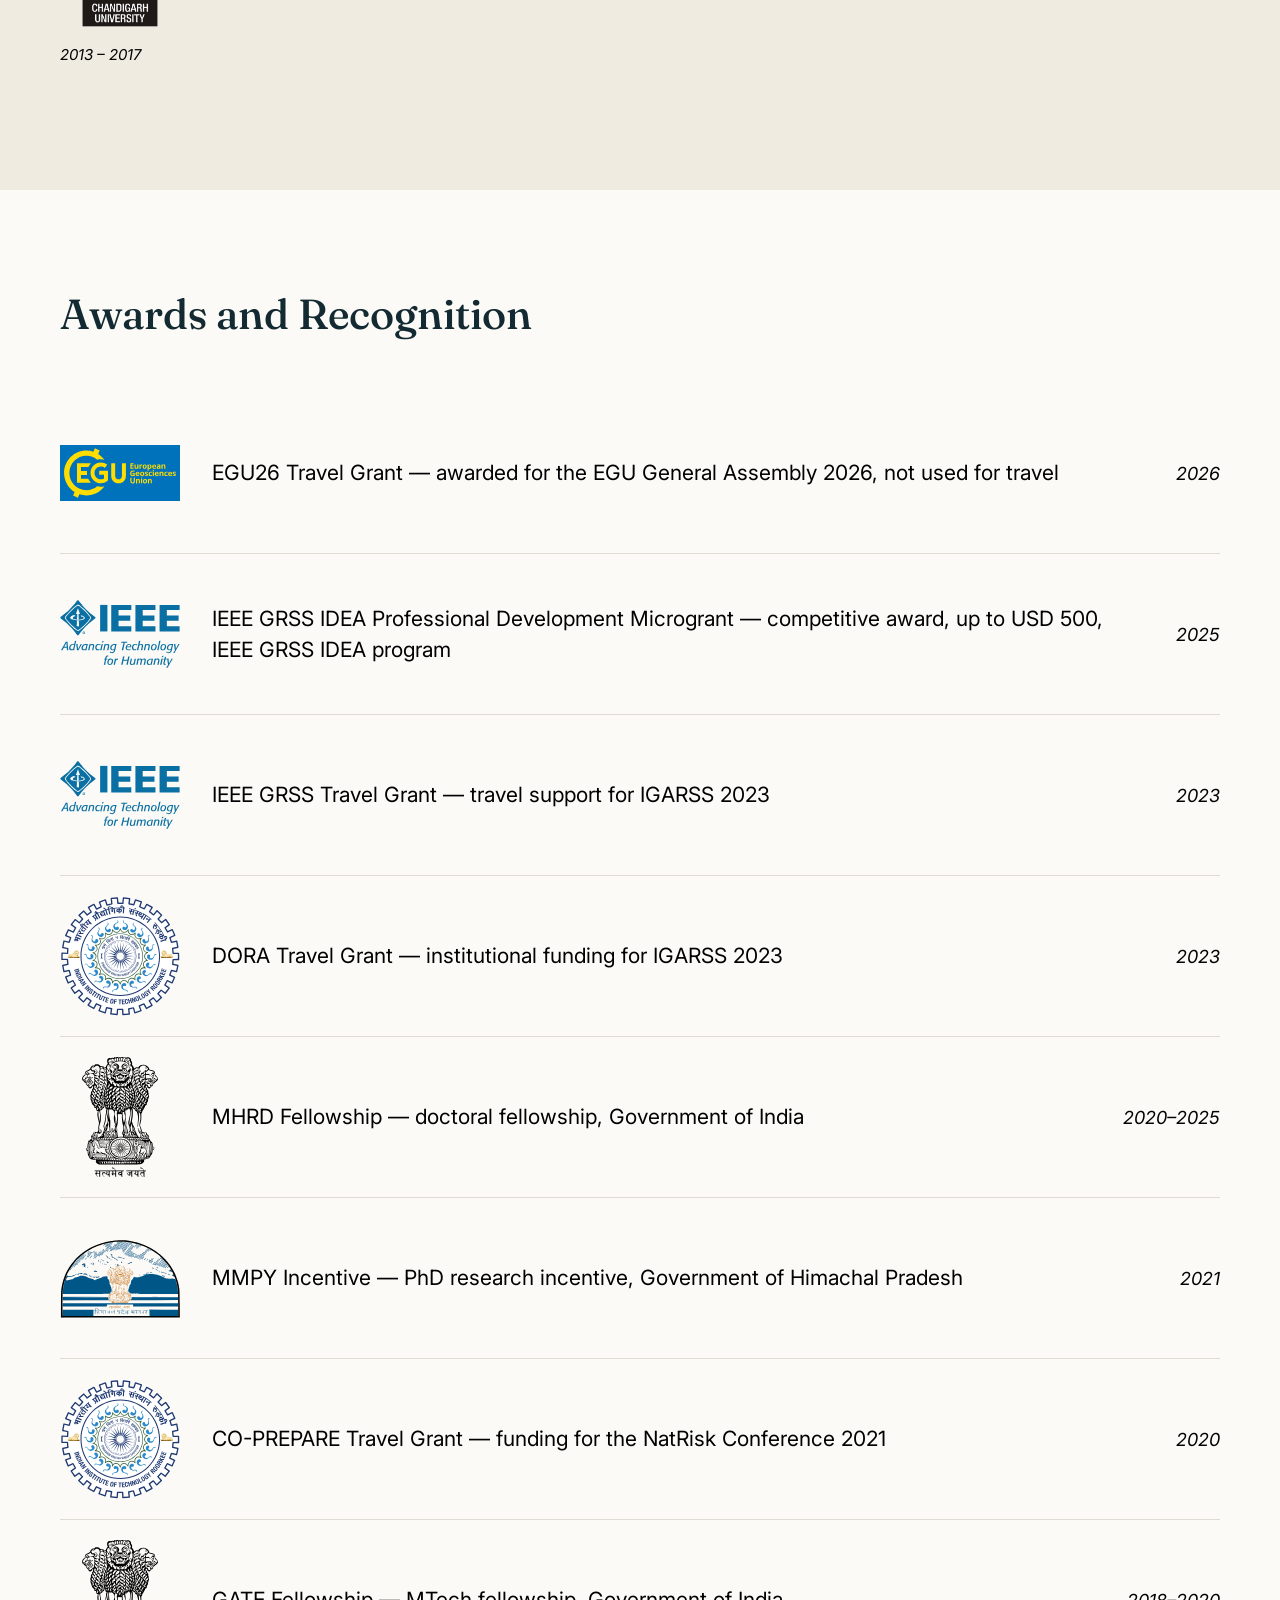
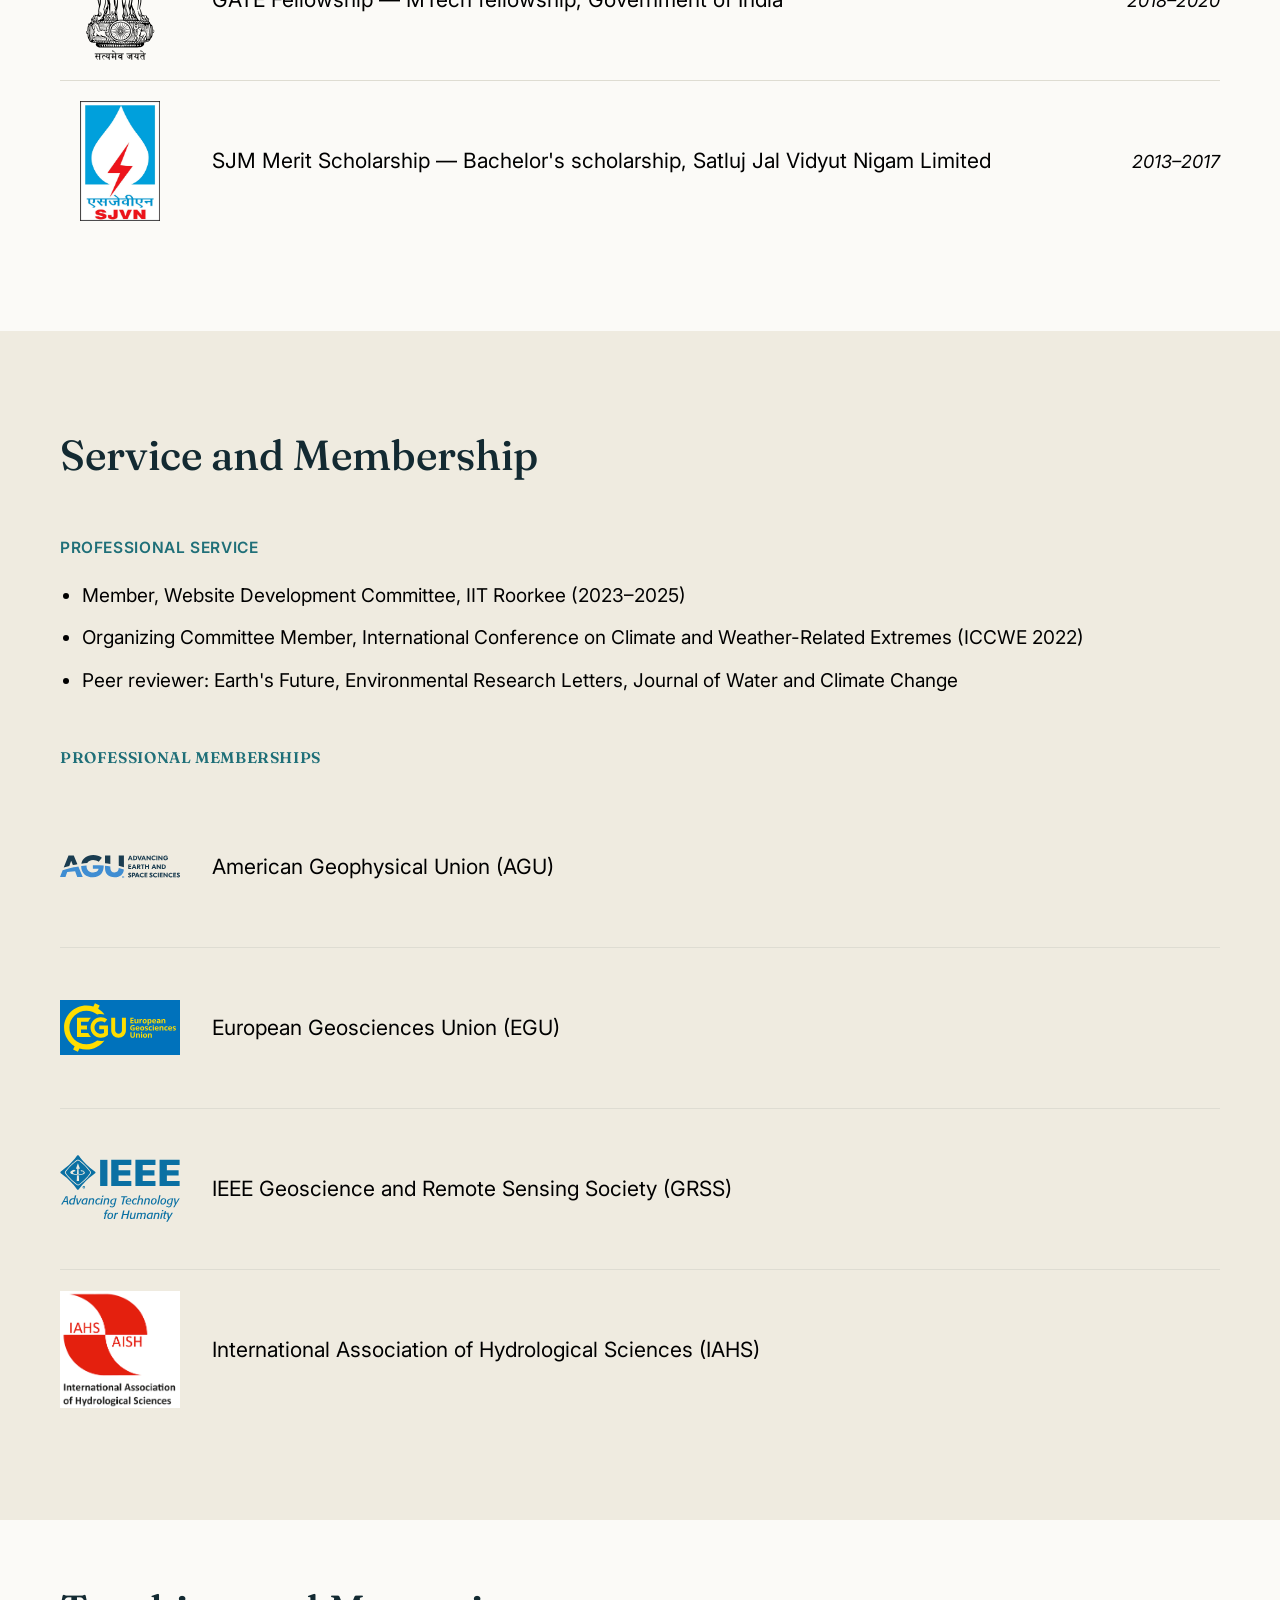
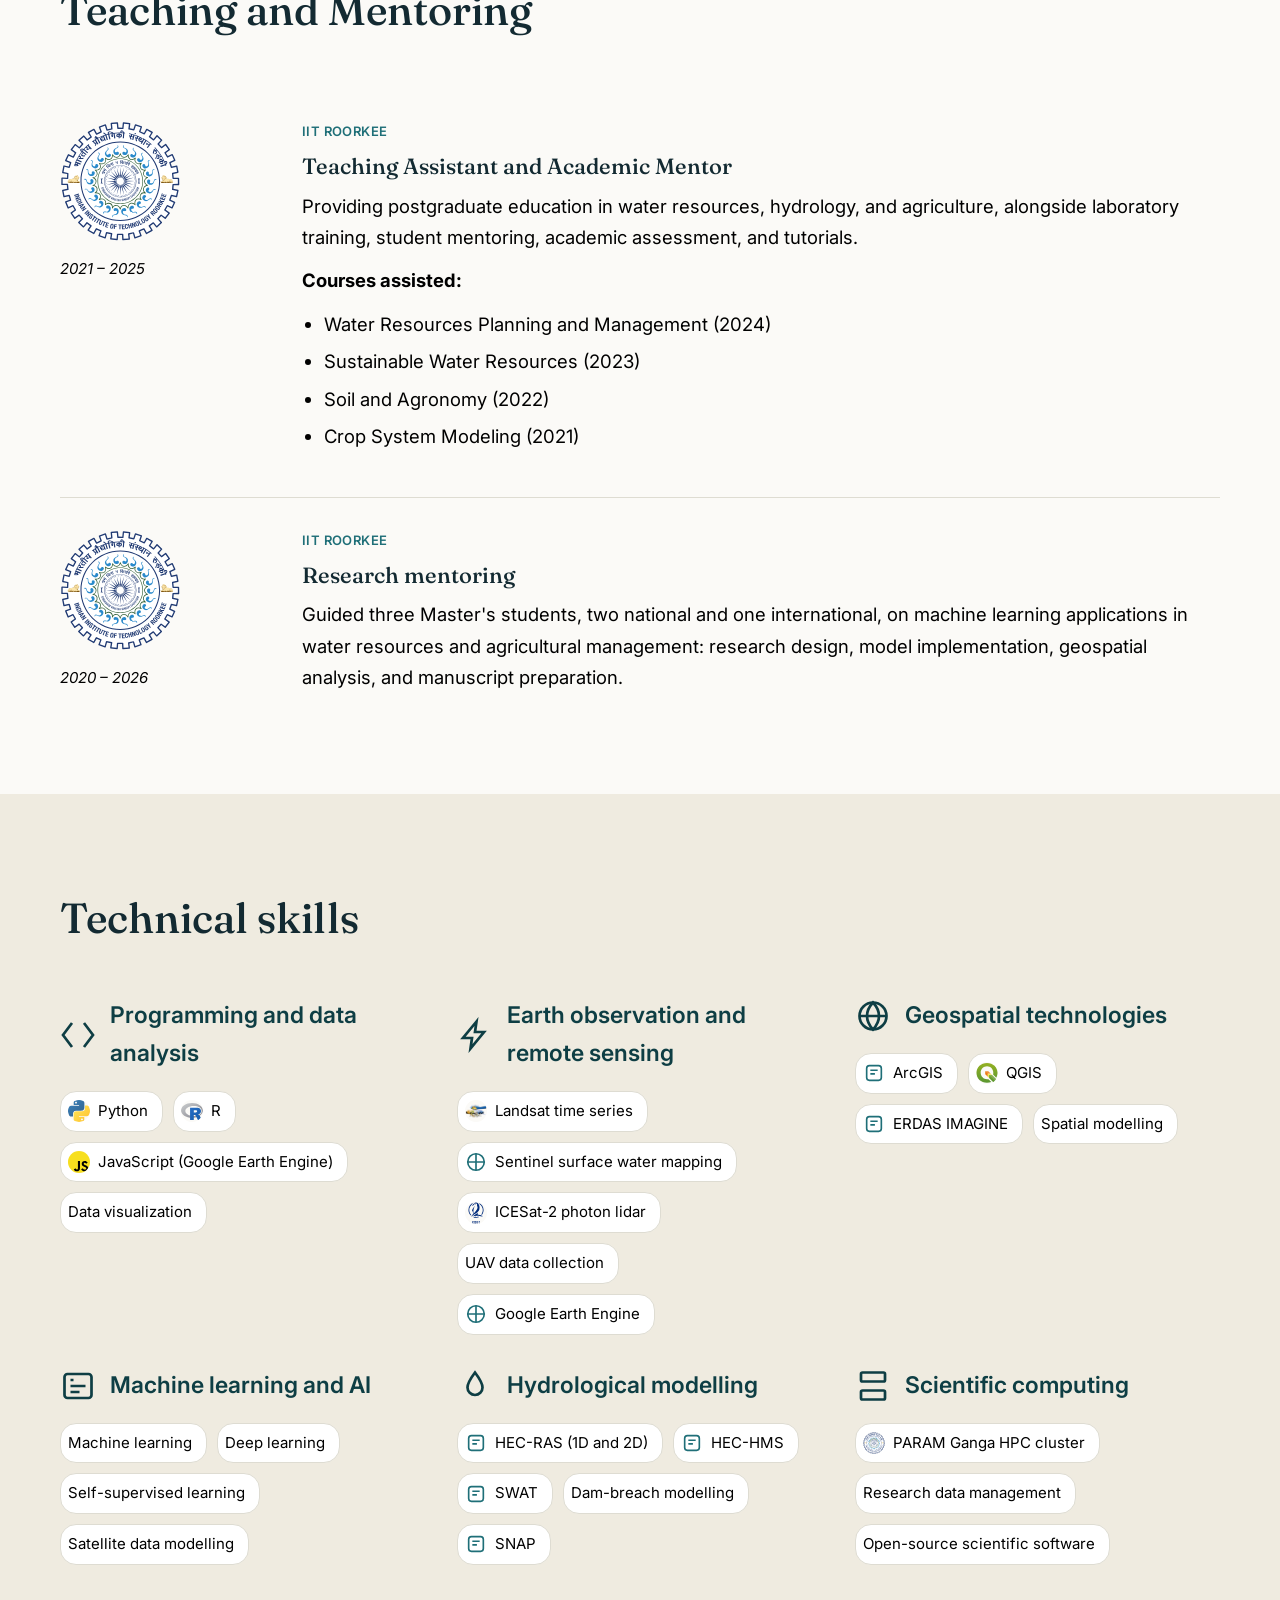
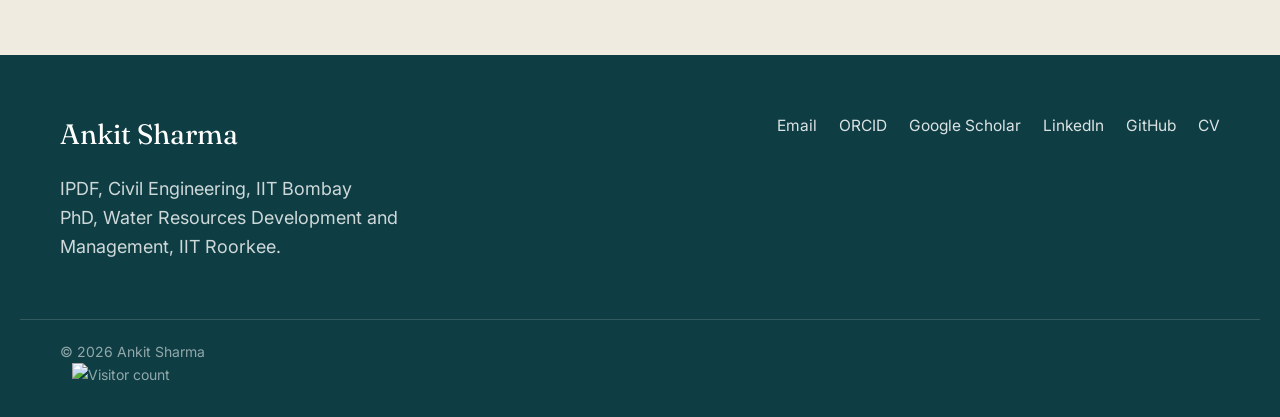
==== commit e0046f13: "Add IIT Bombay news, split Service and Membership, restyle Projects and Teaching News: replace the o" ====
--- a/index.html
+++ b/index.html
@@ -31,6 +31,7 @@
       <li><a href="#projects">Projects</a></li>
       <li><a href="#education">Education</a></li>
       <li><a href="#awards">Awards</a></li>
+      <li><a href="#service">Service &amp; Membership</a></li>
       <li><a href="#teaching">Teaching</a></li>
       <li><a href="#skills">Skills</a></li>
       <li><a href="assets/docs/CV_AnkitSharma.pdf" target="_blank">CV</a></li>
@@ -70,7 +71,7 @@
   <div class="news-inner">
     <div class="news-label">What's new</div>
     <ul class="news-list">
-      <li><span class="news-date">Aug 2026</span>Actively open to postdoctoral opportunities in Earth observation, hydrology, and remote sensing &mdash; <a href="mailto:a_sharma@wr.iitr.ac.in">get in touch</a>.</li>
+      <li><span class="news-date">Oct 2026</span>Joined IIT Bombay as a Postdoctoral Fellow with Prof. Raaj Ramsankaran. Always glad to discuss collaborations in Earth observation, hydrology, and remote sensing &mdash; <a href="mailto:a_sharma@wr.iitr.ac.in">get in touch</a>.</li>
       <li><span class="news-date">Jul 2026</span>Successfully defended PhD thesis, <i>Emerging Role of Small Inland Waterbodies in Storage Dynamics</i>.</li>
       <li><span class="news-date">Apr 2026</span>Presented <a href="https://doi.org/10.1029/2025WR040137" target="_blank">ADEMA</a> at the EGU General Assembly 2026.</li>
       <li><span class="news-date">Jan 2026</span>Work on Adyar&ndash;Chennai waterbody storage and its role in flood mitigation <a href="https://doi.org/10.1029/2024WR038283" target="_blank">published in <i>Water Resources Research</i></a>.</li>
@@ -221,25 +222,29 @@
   </div>
   <div class="timeline">
     <div class="tl-item">
-      <div class="tl-period">Aug 2020 &ndash; Ongoing</div>
-      <div>
-        <div class="tl-org"><img class="tl-logo" src="assets/img/education/iit_roorkee.svg" alt="" />IIT Roorkee</div>
+      <div class="tl-logo-col">
+        <img class="tl-logo-large" src="assets/img/education/iit_roorkee.svg" alt="IIT Roorkee" />
+        <div class="tl-period-italic">Aug 2020 &ndash; Ongoing</div>
+      </div>
+      <div>
+        <div class="tl-org">IIT Roorkee</div>
         <h4>Emerging role of small inland waterbodies in storage dynamics</h4>
         <div class="tl-place">Department of Water Resources Development and Management</div>
         <ul>
           <li>Modeled water volume for 914 waterbodies (1988&ndash;2050) in the Adyar&ndash;Chennai basin using machine learning and remote sensing.</li>
           <li>Identified 90 new waterbodies for flood mitigation by developing the Tankshed Overflow Index (TOI).</li>
           <li>Developed the Automated Data Efficient Morphometric Approach (ADEMA) to classify global lentic and lotic inland waters down to 0.09 hectares.</li>
-          <li>Built a global inventory of 95 million inland waterbodies larger than 0.1 hectare.</li>
-          <li>Estimated bathymetric characteristics (mean depth and volume) using the Cascaded Depth and Storage models (C-DAS).</li>
-          <li>Quantified storage-versus-reachability trade-offs using the Storage and Reachability Index (StoRI).</li>
+          <li>Estimated bathymetric characteristics (mean depth and volume) of global inland waterbodies using the Cascaded Depth and Storage models (C-DAS).</li>
         </ul>
       </div>
     </div>
     <div class="tl-item">
-      <div class="tl-period">Aug &ndash; Dec 2021</div>
-      <div>
-        <div class="tl-org"><img class="tl-logo" src="assets/img/education/iit_roorkee.svg" alt="" />IIT Roorkee</div>
+      <div class="tl-logo-col">
+        <img class="tl-logo-large" src="assets/img/education/iit_roorkee.svg" alt="IIT Roorkee" />
+        <div class="tl-period-italic">Aug &ndash; Dec 2021</div>
+      </div>
+      <div>
+        <div class="tl-org">IIT Roorkee</div>
         <h4>Retrieval of glacial lake bathymetry from ICESat-2</h4>
         <div class="tl-place">Department of Water Resources Development and Management</div>
         <ul>
@@ -249,9 +254,12 @@
       </div>
     </div>
     <div class="tl-item">
-      <div class="tl-period">Apr &ndash; May 2020</div>
-      <div>
-        <div class="tl-org"><img class="tl-logo" src="assets/img/education/iit_roorkee.svg" alt="" />IIT Roorkee</div>
+      <div class="tl-logo-col">
+        <img class="tl-logo-large" src="assets/img/education/iit_roorkee.svg" alt="IIT Roorkee" />
+        <div class="tl-period-italic">Apr &ndash; May 2020</div>
+      </div>
+      <div>
+        <div class="tl-org">IIT Roorkee</div>
         <h4>Assessment of global open-source digital elevation models using ICESat-2</h4>
         <div class="tl-place">Department of Civil Engineering</div>
         <ul>
@@ -261,9 +269,12 @@
       </div>
     </div>
     <div class="tl-item">
-      <div class="tl-period">Jul 2019 &ndash; Jun 2020</div>
-      <div>
-        <div class="tl-org"><img class="tl-logo" src="assets/img/education/National_Institute_of_Technology,_Hamirpur_Logo.png" alt="" />NIT Hamirpur</div>
+      <div class="tl-logo-col">
+        <img class="tl-logo-large" src="assets/img/education/National_Institute_of_Technology,_Hamirpur_Logo.png" alt="NIT Hamirpur" />
+        <div class="tl-period-italic">Jul 2019 &ndash; Jun 2020</div>
+      </div>
+      <div>
+        <div class="tl-org">NIT Hamirpur</div>
         <h4>Hydrodynamic modeling of a glacial lake outburst flood (GLOF)</h4>
         <div class="tl-place">Center for Energy and Environmental Engineering</div>
         <ul>
@@ -323,82 +334,106 @@
     <h3>Awards and Recognition</h3>
   </div>
 
+  <div class="grants-list">
+    <ul>
+      <li>
+        <img class="grant-logo" src="assets/img/awards/egu.svg" alt="EGU" />
+        <span class="grant-text">EGU26 Travel Grant &mdash; awarded for the EGU General Assembly 2026, not used for travel</span>
+        <span class="grant-year">2026</span>
+      </li>
+      <li>
+        <img class="grant-logo" src="assets/img/awards/ieee.svg" alt="IEEE" />
+        <span class="grant-text">IEEE GRSS IDEA Professional Development Microgrant &mdash; competitive award, up to USD 500, IEEE GRSS IDEA program</span>
+        <span class="grant-year">2025</span>
+      </li>
+      <li>
+        <img class="grant-logo" src="assets/img/awards/ieee.svg" alt="IEEE" />
+        <span class="grant-text">IEEE GRSS Travel Grant &mdash; travel support for IGARSS 2023</span>
+        <span class="grant-year">2023</span>
+      </li>
+      <li>
+        <img class="grant-logo" src="assets/img/awards/iit-roorkee.svg" alt="IIT Roorkee" />
+        <span class="grant-text">DORA Travel Grant &mdash; institutional funding for IGARSS 2023</span>
+        <span class="grant-year">2023</span>
+      </li>
+      <li>
+        <img class="grant-logo" src="assets/img/awards/emblem-of-india.svg" alt="Government of India" />
+        <span class="grant-text">MHRD Fellowship &mdash; doctoral fellowship, Government of India</span>
+        <span class="grant-year">2020&ndash;2025</span>
+      </li>
+      <li>
+        <img class="grant-logo" src="assets/img/awards/himachal-pradesh.svg" alt="Government of Himachal Pradesh" />
+        <span class="grant-text">MMPY Incentive &mdash; PhD research incentive, Government of Himachal Pradesh</span>
+        <span class="grant-year">2021</span>
+      </li>
+      <li>
+        <img class="grant-logo" src="assets/img/awards/iit-roorkee.svg" alt="IIT Roorkee" />
+        <span class="grant-text">CO-PREPARE Travel Grant &mdash; funding for the NatRisk Conference 2021</span>
+        <span class="grant-year">2020</span>
+      </li>
+      <li>
+        <img class="grant-logo" src="assets/img/awards/emblem-of-india.svg" alt="Government of India" />
+        <span class="grant-text">GATE Fellowship &mdash; MTech fellowship, Government of India</span>
+        <span class="grant-year">2018&ndash;2020</span>
+      </li>
+      <li>
+        <img class="grant-logo" src="assets/img/awards/sjvn.png" alt="SJVN Limited" />
+        <span class="grant-text">SJM Merit Scholarship &mdash; Bachelor's scholarship, Satluj Jal Vidyut Nigam Limited</span>
+        <span class="grant-year">2013&ndash;2017</span>
+      </li>
+    </ul>
+  </div>
+</section>
+
+<section class="section-pad bg-sand" id="service">
+  <div class="section-head">
+    <h3>Service and Membership</h3>
+  </div>
+
   <div class="pub-group">
-    <h4>Service and Membership</h4>
+    <h4>Professional service</h4>
     <ul class="service-list">
       <li>Member, Website Development Committee, IIT Roorkee (2023&ndash;2025)</li>
       <li>Organizing Committee Member, International Conference on Climate and Weather-Related Extremes (ICCWE 2022)</li>
       <li>Peer reviewer: Earth's Future, Environmental Research Letters, Journal of Water and Climate Change</li>
     </ul>
-    <div class="pub-tags" style="margin-top:18px;">
-      <span>American Geophysical Union (AGU)</span>
-      <span>European Geosciences Union (EGU)</span>
-      <span>IEEE Geoscience and Remote Sensing Society (GRSS)</span>
-      <span>International Association of Hydrological Sciences (IAHS)</span>
-    </div>
   </div>
 
   <div class="grants-list">
-    <h4>Awards, fellowships, and travel grants</h4>
+    <h4>Professional memberships</h4>
     <ul>
       <li>
+        <img class="grant-logo" src="assets/img/awards/agu.svg" alt="AGU" />
+        <span class="grant-text">American Geophysical Union (AGU)</span>
+      </li>
+      <li>
         <img class="grant-logo" src="assets/img/awards/egu.svg" alt="EGU" />
-        <span class="grant-text">EGU26 Travel Grant &mdash; awarded for the EGU General Assembly 2026, not used for travel</span>
-        <span class="grant-year">2026</span>
-      </li>
-      <li>
-        <svg class="grant-logo grant-logo-generic" viewBox="0 0 24 24" fill="none" stroke="currentColor" stroke-width="1.6"><circle cx="12" cy="8" r="5"/><path d="M9 12.5L7 21l5-2.5L17 21l-2-8.5"/></svg>
-        <span class="grant-text">IEEE GRSS IDEA Professional Development Microgrant &mdash; competitive award, up to USD 500, IEEE GRSS IDEA program</span>
-        <span class="grant-year">2025</span>
-      </li>
-      <li>
-        <svg class="grant-logo grant-logo-generic" viewBox="0 0 24 24" fill="none" stroke="currentColor" stroke-width="1.6"><circle cx="12" cy="8" r="5"/><path d="M9 12.5L7 21l5-2.5L17 21l-2-8.5"/></svg>
-        <span class="grant-text">IEEE GRSS Travel Grant &mdash; travel support for IGARSS 2023</span>
-        <span class="grant-year">2023</span>
-      </li>
-      <li>
-        <svg class="grant-logo grant-logo-generic" viewBox="0 0 24 24" fill="none" stroke="currentColor" stroke-width="1.6"><circle cx="12" cy="8" r="5"/><path d="M9 12.5L7 21l5-2.5L17 21l-2-8.5"/></svg>
-        <span class="grant-text">DORA Travel Grant &mdash; institutional funding for IGARSS 2023</span>
-        <span class="grant-year">2023</span>
-      </li>
-      <li>
-        <img class="grant-logo" src="assets/img/awards/emblem-of-india.svg" alt="Government of India" />
-        <span class="grant-text">MHRD Fellowship &mdash; doctoral fellowship, Government of India</span>
-        <span class="grant-year">2020&ndash;2025</span>
-      </li>
-      <li>
-        <img class="grant-logo" src="assets/img/awards/himachal-pradesh.svg" alt="Government of Himachal Pradesh" />
-        <span class="grant-text">MMPY Incentive &mdash; PhD research incentive, Government of Himachal Pradesh</span>
-        <span class="grant-year">2021</span>
-      </li>
-      <li>
-        <svg class="grant-logo grant-logo-generic" viewBox="0 0 24 24" fill="none" stroke="currentColor" stroke-width="1.6"><circle cx="12" cy="8" r="5"/><path d="M9 12.5L7 21l5-2.5L17 21l-2-8.5"/></svg>
-        <span class="grant-text">CO-PREPARE Travel Grant &mdash; funding for the NatRisk Conference 2021</span>
-        <span class="grant-year">2020</span>
-      </li>
-      <li>
-        <img class="grant-logo" src="assets/img/awards/emblem-of-india.svg" alt="Government of India" />
-        <span class="grant-text">GATE Fellowship &mdash; MTech fellowship, Government of India</span>
-        <span class="grant-year">2018&ndash;2020</span>
-      </li>
-      <li>
-        <img class="grant-logo" src="assets/img/awards/sjvn.png" alt="SJVN Limited" />
-        <span class="grant-text">SJM Merit Scholarship &mdash; Bachelor's scholarship, Satluj Jal Vidyut Nigam Limited</span>
-        <span class="grant-year">2013&ndash;2017</span>
+        <span class="grant-text">European Geosciences Union (EGU)</span>
+      </li>
+      <li>
+        <img class="grant-logo" src="assets/img/awards/ieee.svg" alt="IEEE" />
+        <span class="grant-text">IEEE Geoscience and Remote Sensing Society (GRSS)</span>
+      </li>
+      <li>
+        <img class="grant-logo" src="assets/img/awards/iahs.png" alt="IAHS" />
+        <span class="grant-text">International Association of Hydrological Sciences (IAHS)</span>
       </li>
     </ul>
   </div>
 </section>
 
-<section class="section-pad bg-sand" id="teaching" style="padding:56px 0;">
-  <div class="section-head">
-    <h3>Teaching</h3>
+<section class="section-pad bg-paper" id="teaching" style="padding:56px 0;">
+  <div class="section-head">
+    <h3>Teaching and Mentoring</h3>
   </div>
   <div class="timeline">
     <div class="tl-item">
-      <div class="tl-period">2021 &ndash; 2025</div>
-      <div>
-        <div class="tl-org"><img class="tl-logo" src="assets/img/experience/iit_roorkee.svg" alt="" />IIT Roorkee</div>
+      <div class="tl-logo-col">
+        <img class="tl-logo-large" src="assets/img/education/iit_roorkee.svg" alt="IIT Roorkee" />
+        <div class="tl-period-italic">2021 &ndash; 2025</div>
+      </div>
+      <div>
+        <div class="tl-org">IIT Roorkee</div>
         <h4>Teaching Assistant and Academic Mentor</h4>
         <p>Providing postgraduate education in water resources, hydrology, and agriculture, alongside laboratory training, student mentoring, academic assessment, and tutorials.</p>
         <p><b>Courses assisted:</b></p>
@@ -410,10 +445,21 @@
         </ul>
       </div>
     </div>
-  </div>
-</section>
-
-<section class="section-pad bg-paper" id="skills">
+    <div class="tl-item">
+      <div class="tl-logo-col">
+        <img class="tl-logo-large" src="assets/img/education/iit_roorkee.svg" alt="IIT Roorkee" />
+        <div class="tl-period-italic">2020 &ndash; 2026</div>
+      </div>
+      <div>
+        <div class="tl-org">IIT Roorkee</div>
+        <h4>Research mentoring</h4>
+        <p>Guided three Master's students, two national and one international, on machine learning applications in water resources and agricultural management: research design, model implementation, geospatial analysis, and manuscript preparation.</p>
+      </div>
+    </div>
+  </div>
+</section>
+
+<section class="section-pad bg-sand" id="skills">
   <div class="section-head">
     <h3>Technical skills</h3>
   </div>
@@ -476,7 +522,7 @@
   <div class="footer-inner">
     <div>
       <div class="footer-brand">Ankit Sharma</div>
-      <p class="footer-tag">PhD, Water Resources Development and Management<br />Indian Institute of Technology (IIT), Roorkee.</p>
+      <p class="footer-tag">IPDF, Civil Engineering, IIT Bombay<br />PhD, Water Resources Development and Management, IIT Roorkee.</p>
     </div>
     <ul class="footer-links">
       <li><a href="mailto:a_sharma@wr.iitr.ac.in">Email</a></li>
--- a/assets/css/style.css
+++ b/assets/css/style.css
@@ -47,7 +47,7 @@
   border-bottom:1px solid var(--line);
 }
 .nav-inner{
-  max-width:var(--maxw);margin:0 auto;padding:18px 40px;
+  max-width:1500px;margin:0 auto;padding:18px 40px;
   display:flex;align-items:center;justify-content:center;
 }
 .nav-tabs{display:flex;gap:30px;list-style:none;margin:0;padding:0;}
@@ -60,9 +60,13 @@
 .nav-tabs a.active{color:#000;border-color:var(--teal);font-weight:600;}
 .nav-toggle{display:none;background:none;border:none;font-size:24px;color:var(--ink);cursor:pointer;}
 
+@media (max-width:1300px){
+  .nav-tabs{gap:22px;}
+  .nav-tabs a{font-size:16px;}
+}
 @media (max-width:1150px){
-  .nav-tabs{gap:20px;}
-  .nav-tabs a{font-size:16px;}
+  .nav-tabs{gap:16px;}
+  .nav-tabs a{font-size:15px;}
 }
 @media (max-width:900px){
   .nav-inner{justify-content:flex-end;}
@@ -260,17 +264,24 @@
 /* ==========================================================
    Awards
 ========================================================== */
-.grants-list{max-width:var(--maxw);margin:28px auto 0;padding:0 40px;}
-.grants-list h4{font-size:14px;letter-spacing:.04em;text-transform:uppercase;color:var(--teal);font-weight:600;margin-bottom:16px;}
+.grants-list{max-width:var(--maxw);margin:0 auto;padding:0 40px;}
+.pub-group + .grants-list{margin-top:48px;}
+.grants-list h4{font-size:15.5px;letter-spacing:.04em;text-transform:uppercase;color:var(--teal);font-weight:600;margin-bottom:16px;}
 .grants-list ul{list-style:none;}
 .grants-list li{
-  padding:18px 0;border-bottom:1px solid var(--line);font-size:19px;color:#000;
-  display:flex;align-items:center;gap:20px;
-}
-.grant-logo{width:52px;height:52px;object-fit:contain;flex:none;border-radius:6px;background:var(--white);border:1px solid var(--line);padding:6px;}
-.grant-logo-generic{color:var(--teal);padding:12px;}
+  padding:20px 0;border-bottom:1px solid var(--line);font-size:21px;line-height:1.5;color:#000;
+  display:flex;align-items:center;gap:32px;
+}
+.grants-list li:last-child{border-bottom:none;}
+/* Same 120px mark as the Education logos */
+.grant-logo{width:120px;height:120px;object-fit:contain;flex:none;}
 .grant-text{flex:1;}
-.grant-year{color:#000;font-size:16px;font-style:italic;white-space:nowrap;flex:none;}
+.grant-year{color:#000;font-size:18px;font-style:italic;white-space:nowrap;flex:none;}
+
+@media (max-width:700px){
+  .grants-list li{gap:16px;font-size:17px;}
+  .grant-logo{width:64px;height:64px;}
+}
 
 .service-list{list-style:disc;margin:0;padding-left:22px;}
 .service-list li{font-size:19px;line-height:1.7;color:#000;margin-bottom:10px;}
